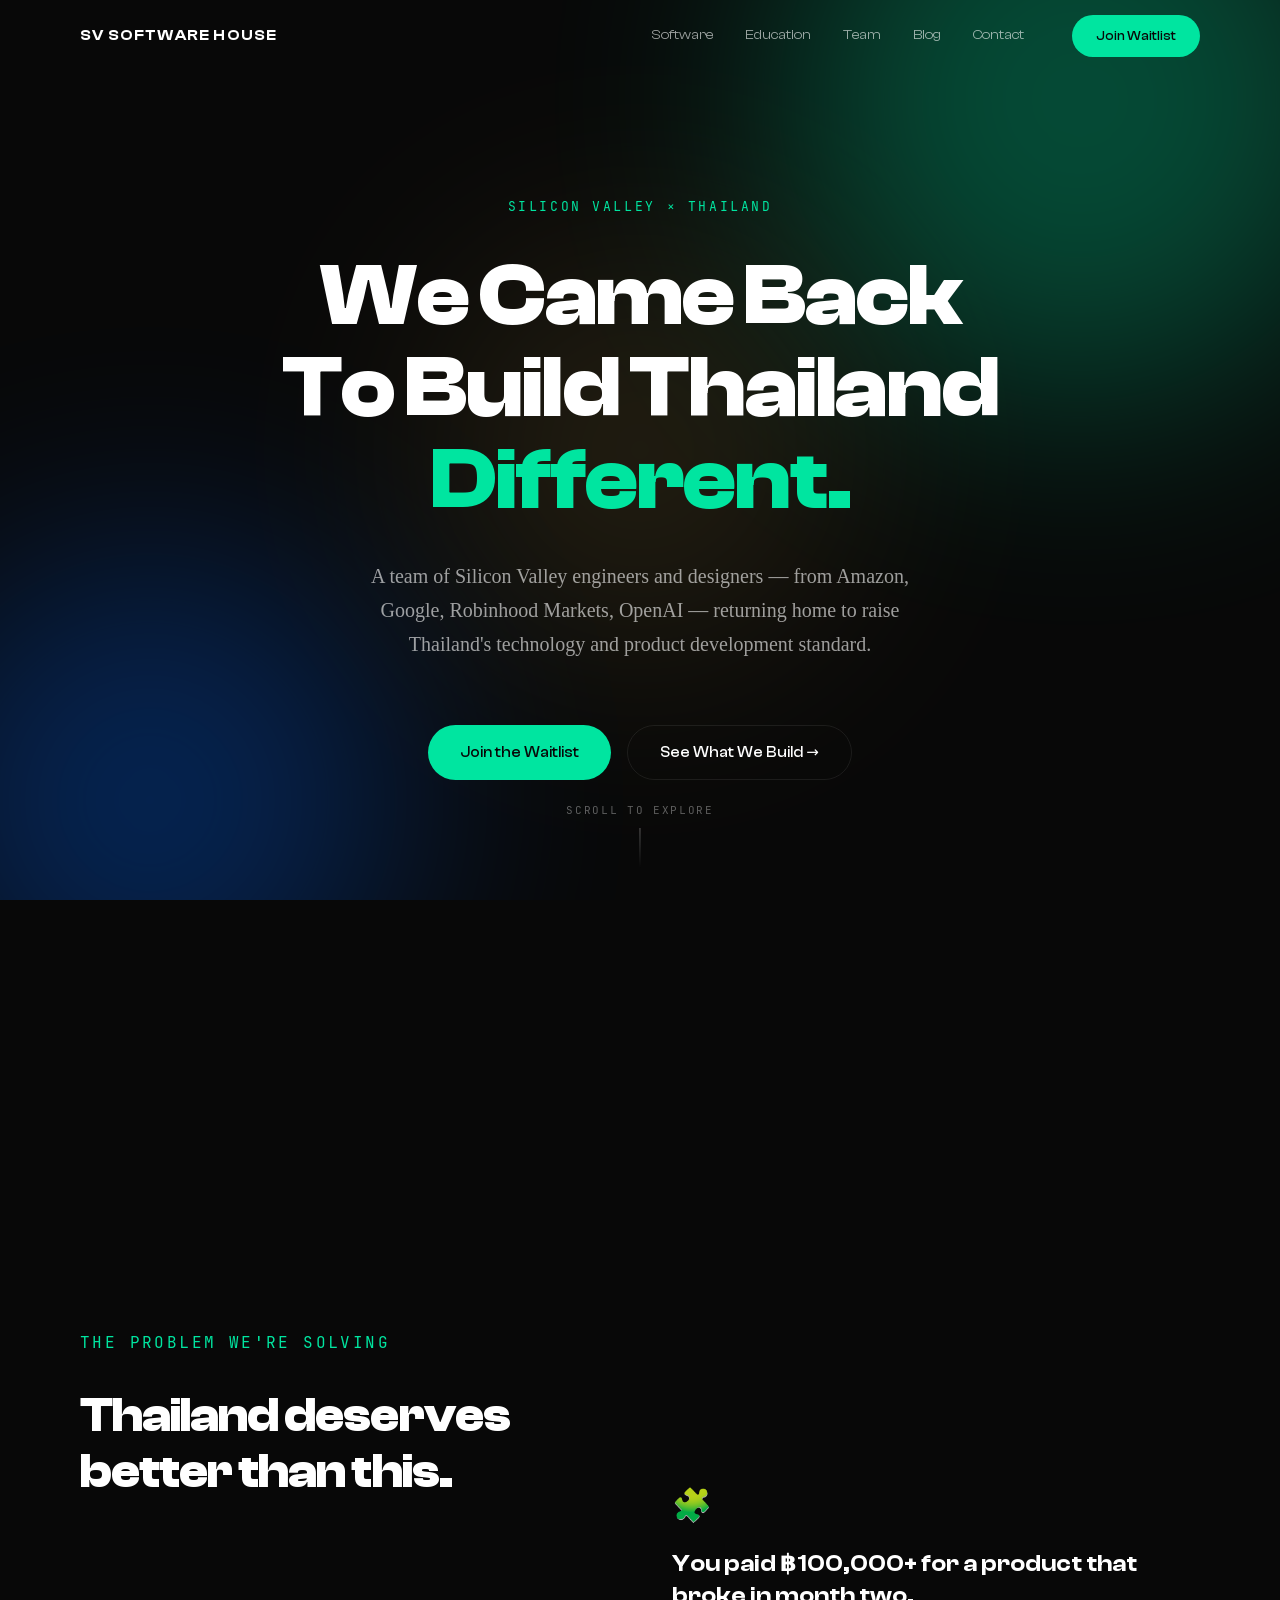
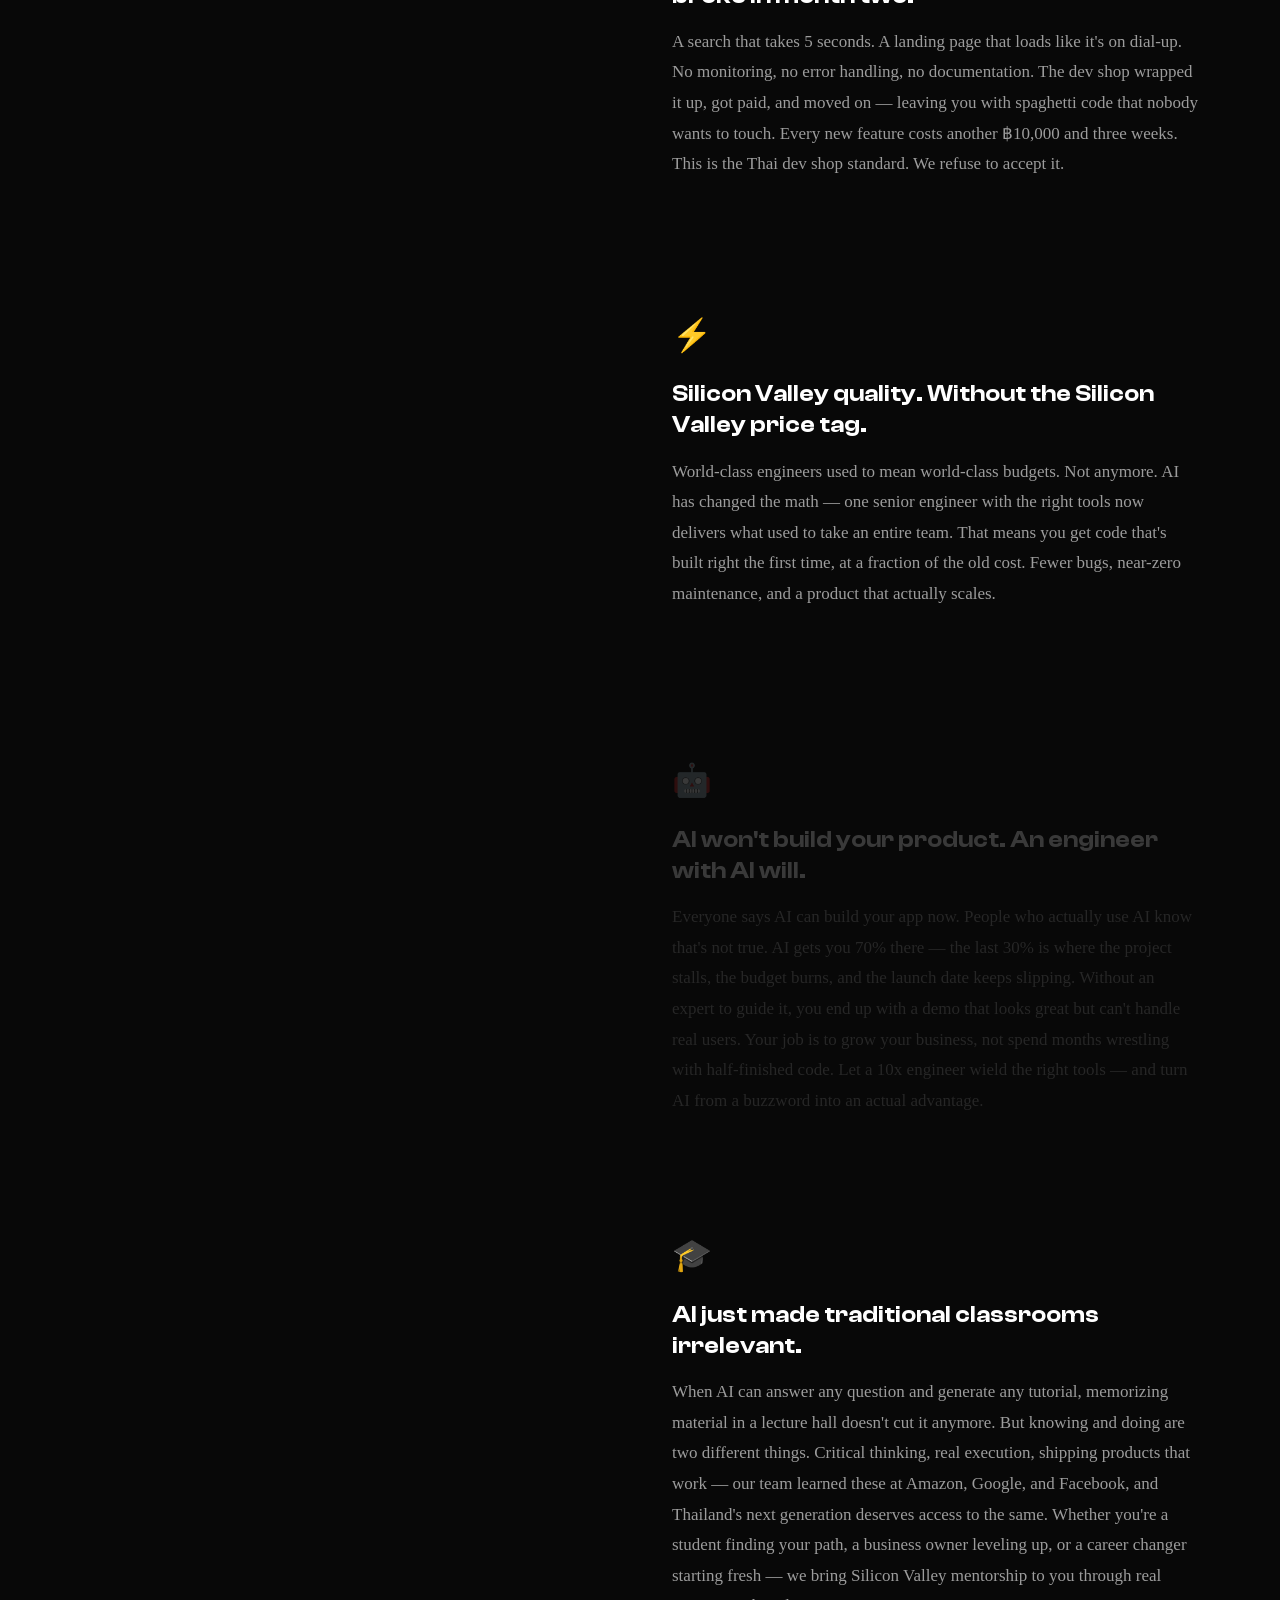
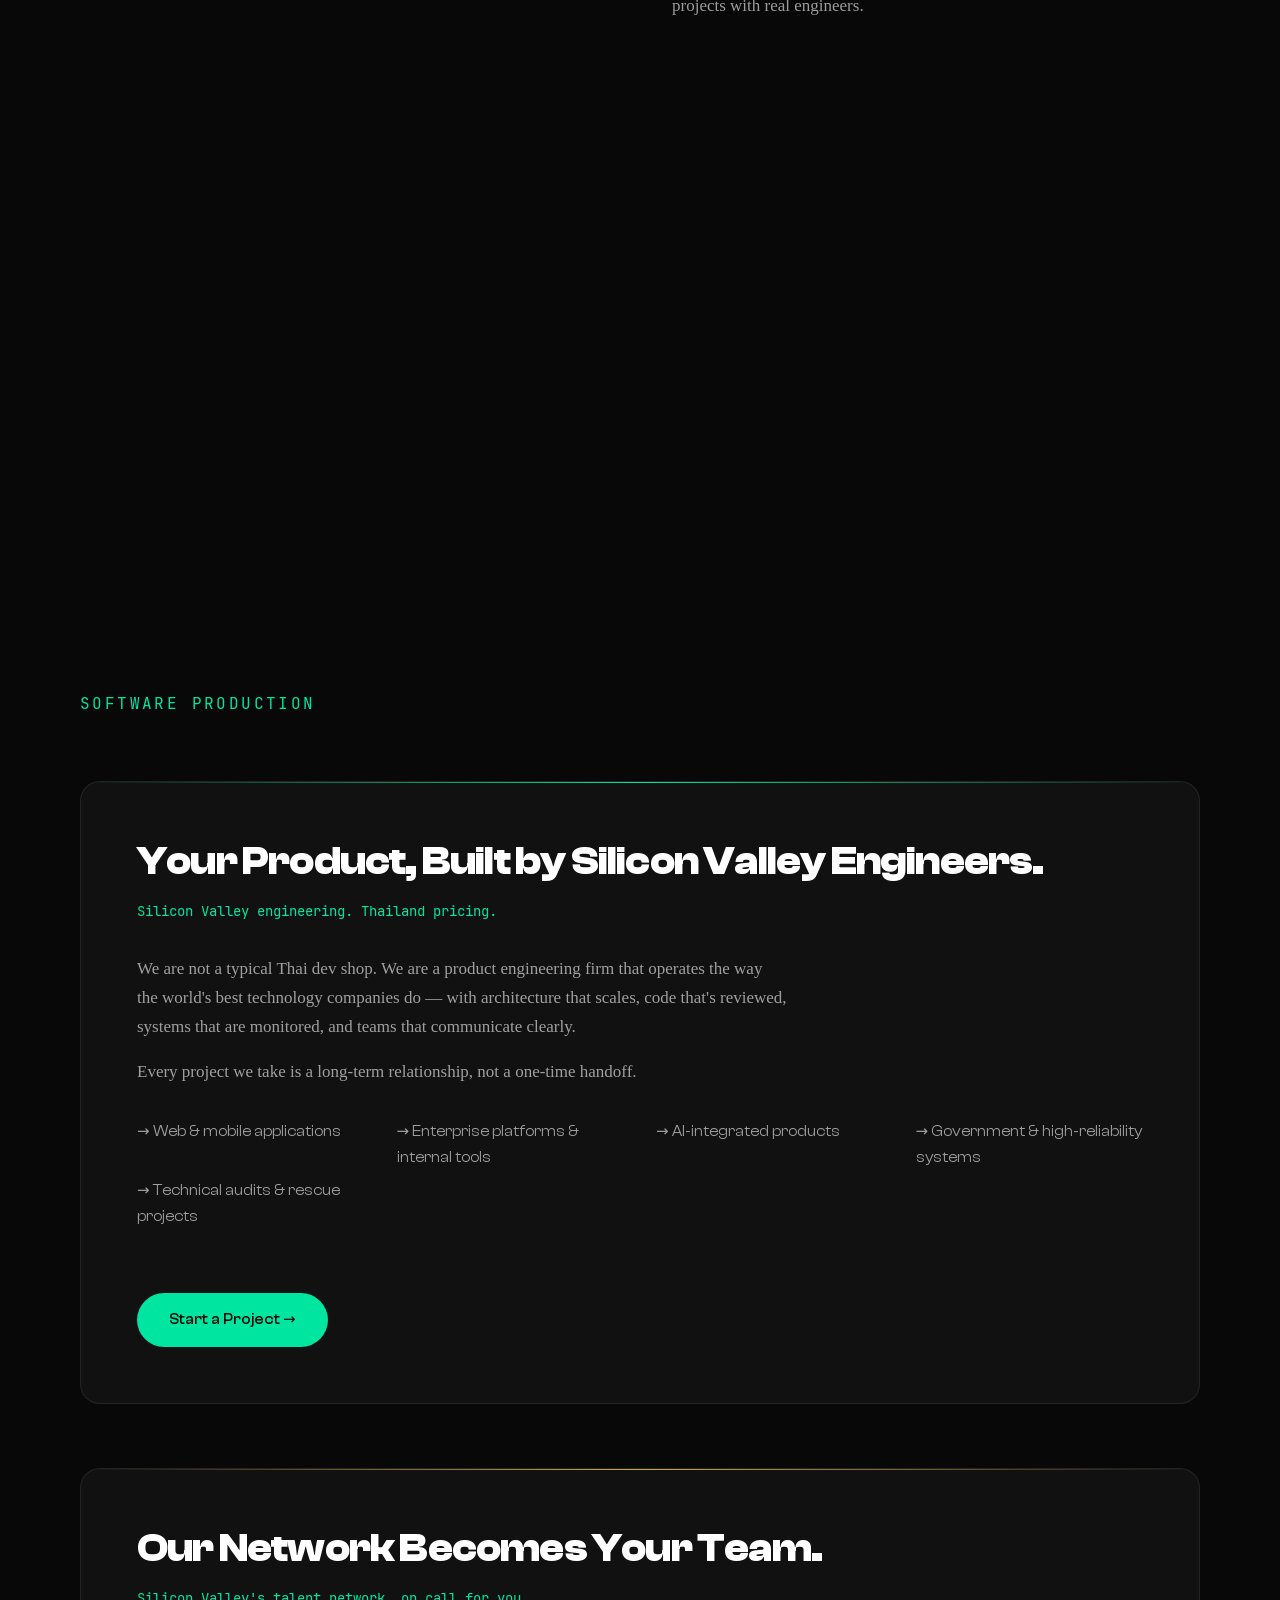
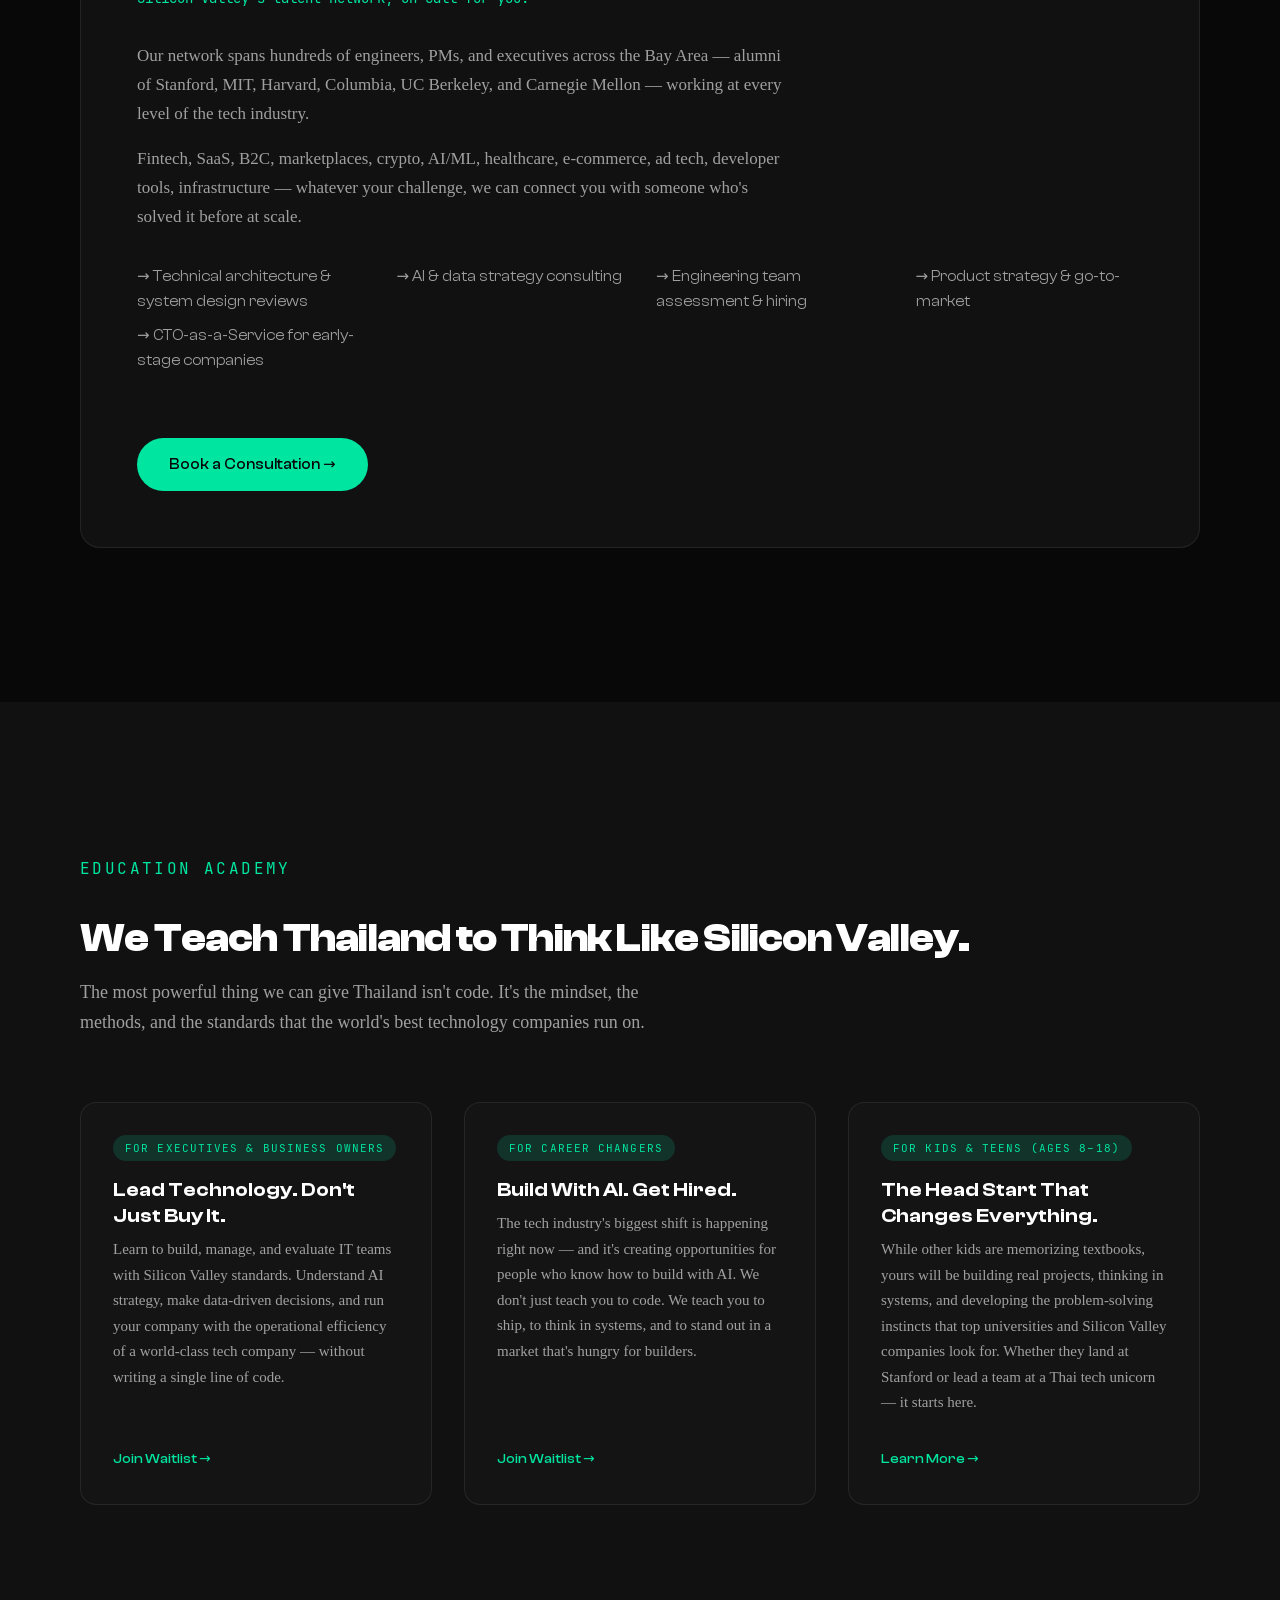
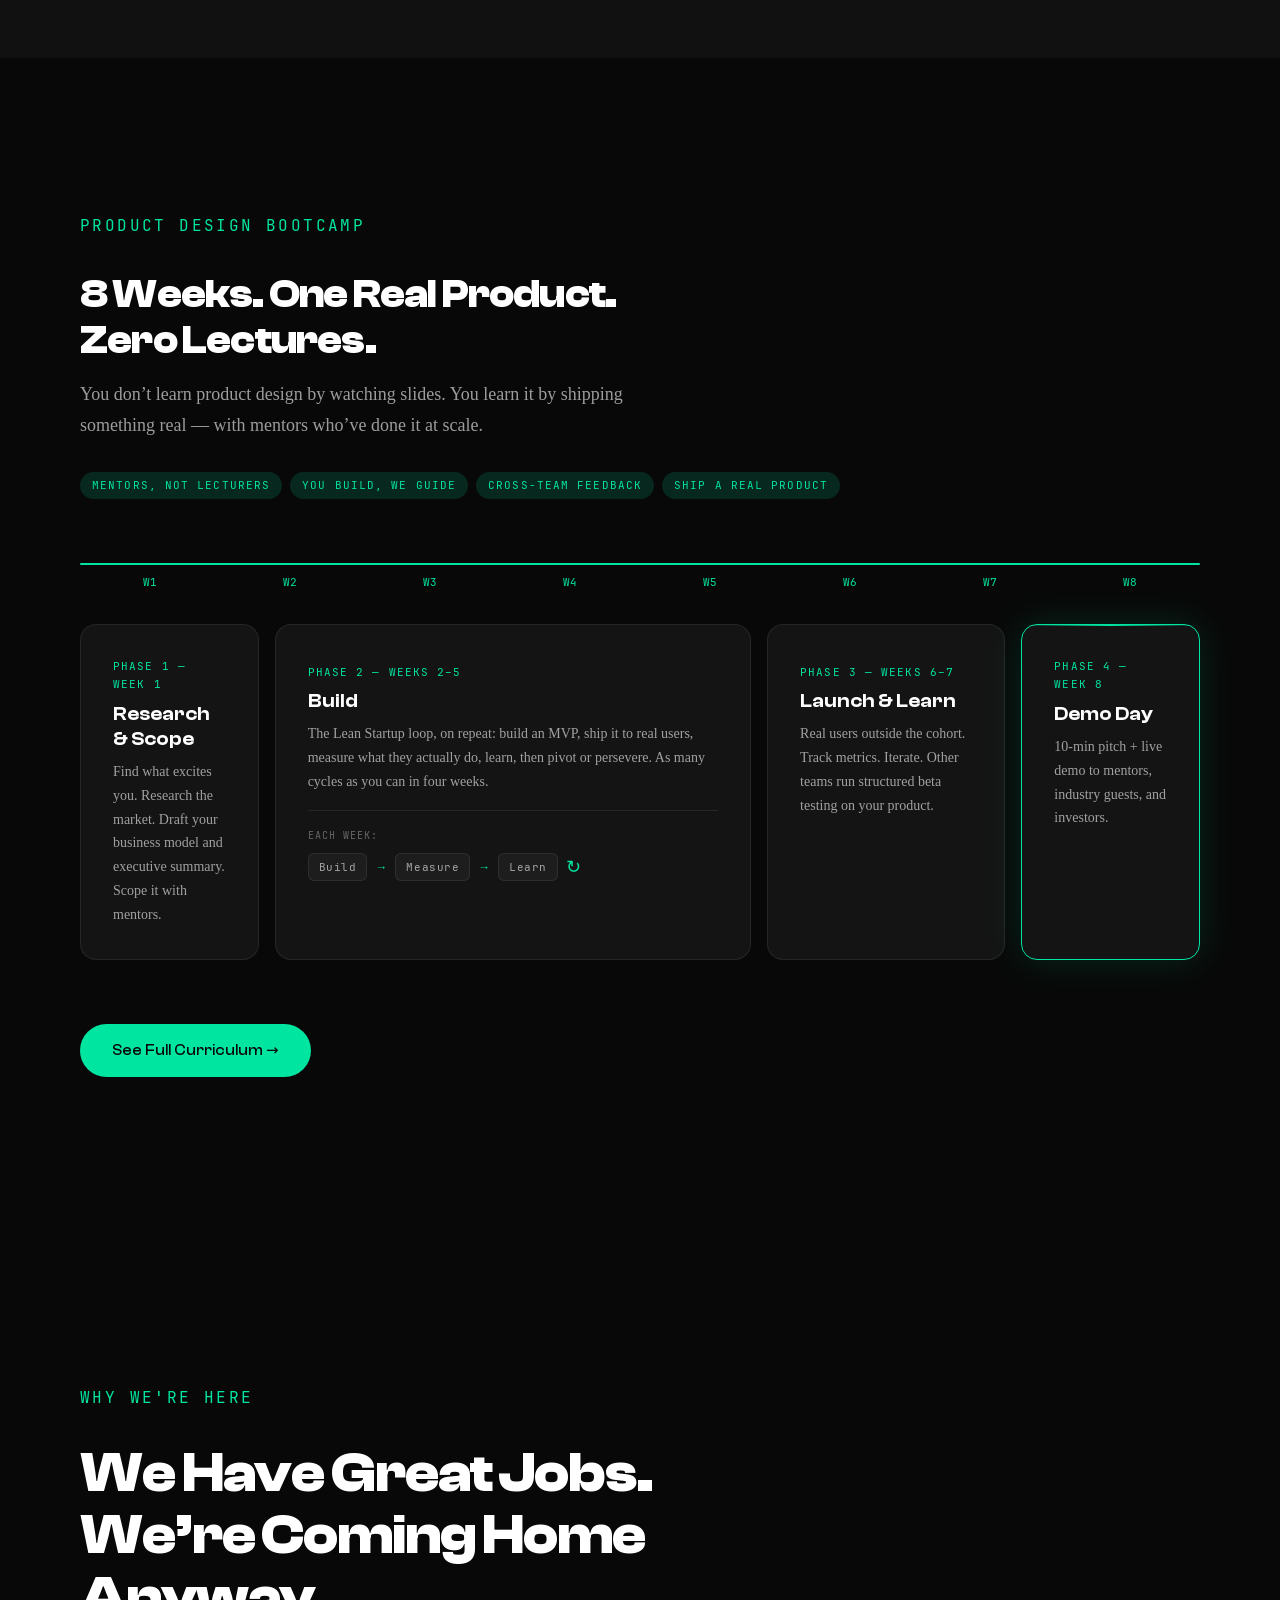
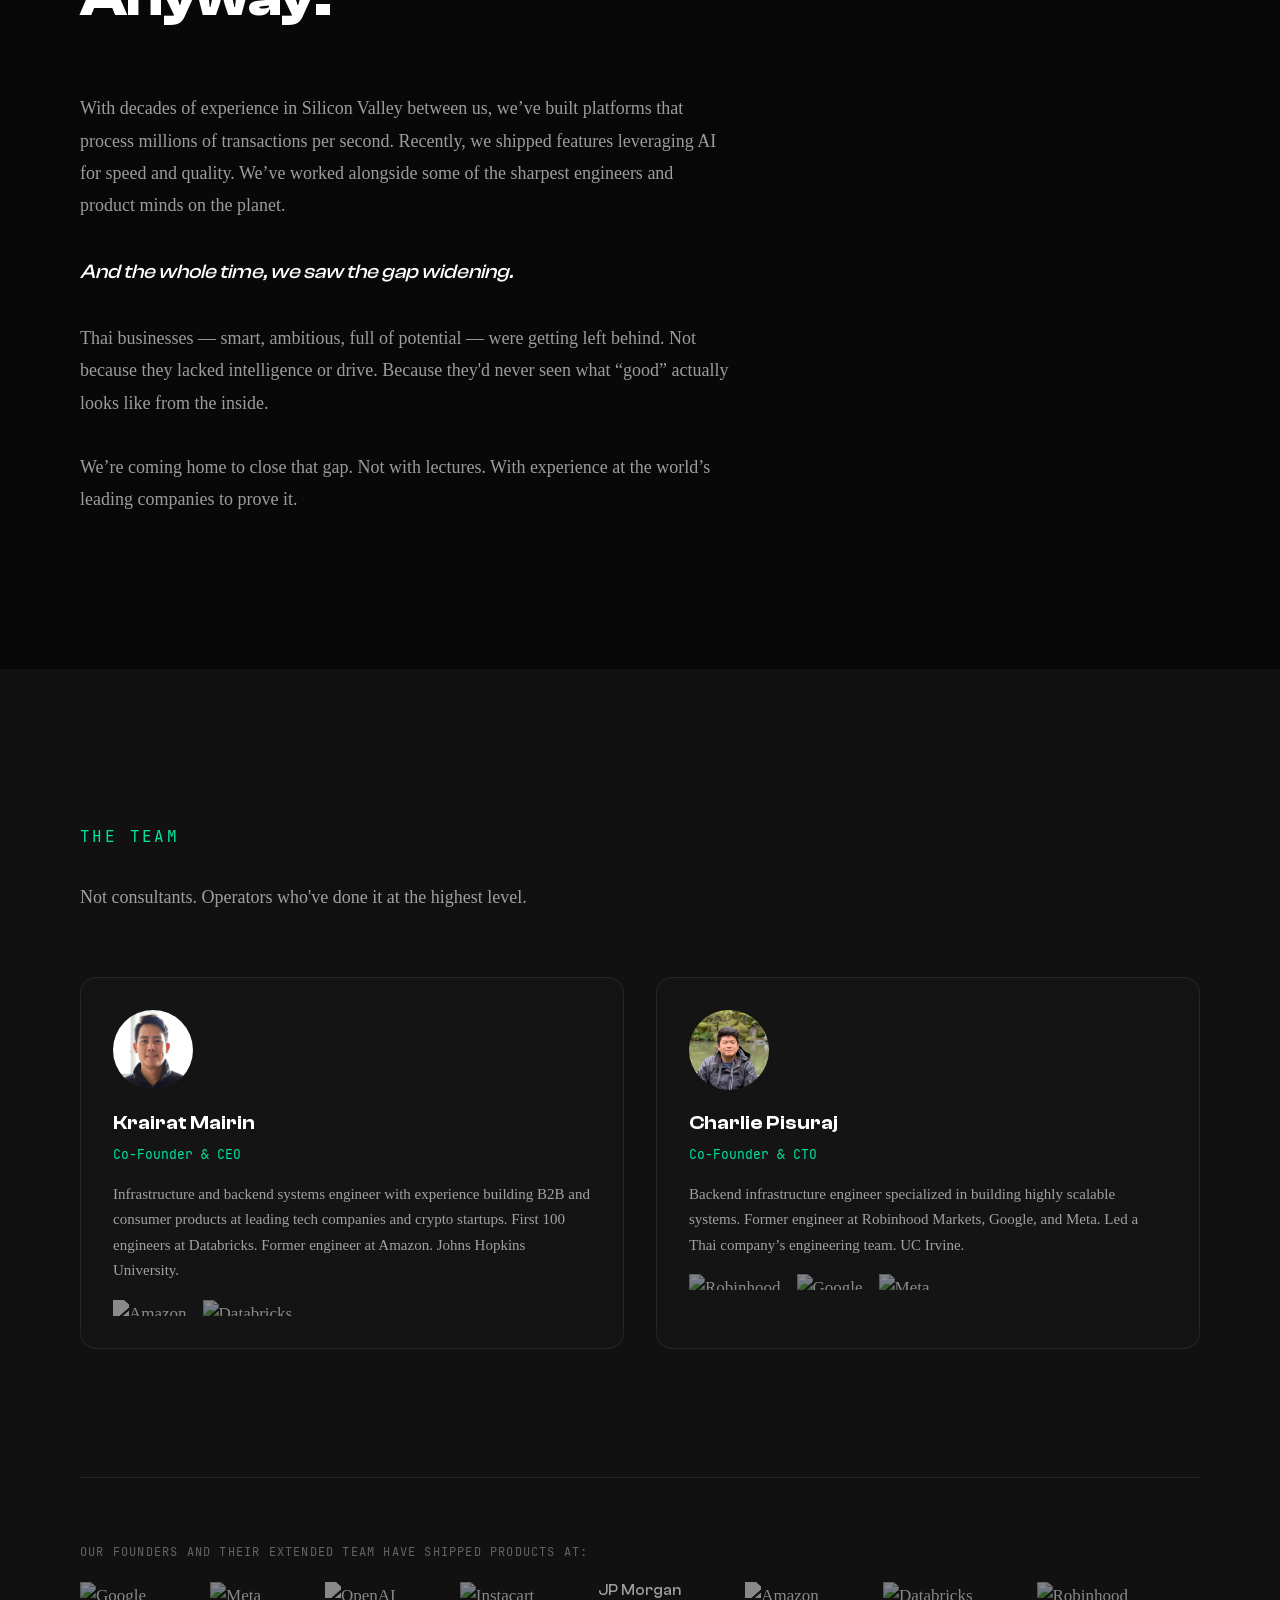
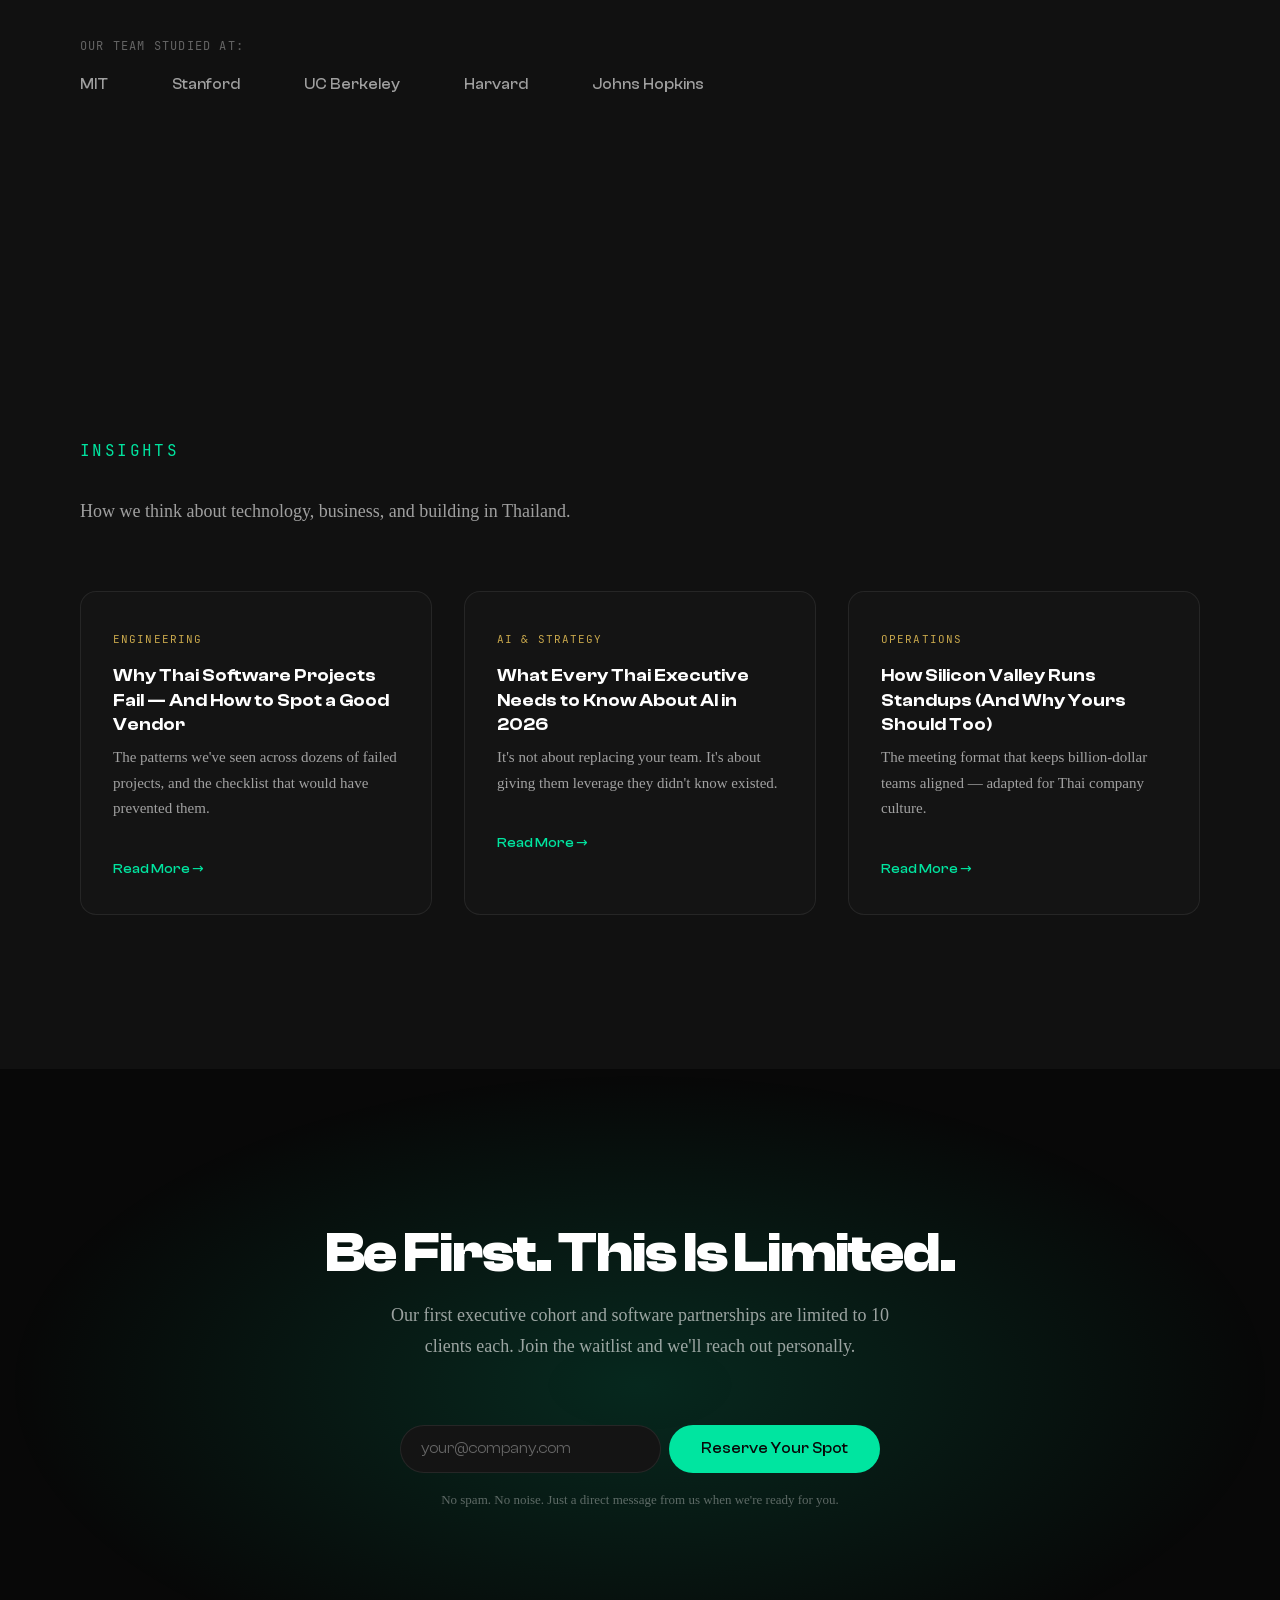
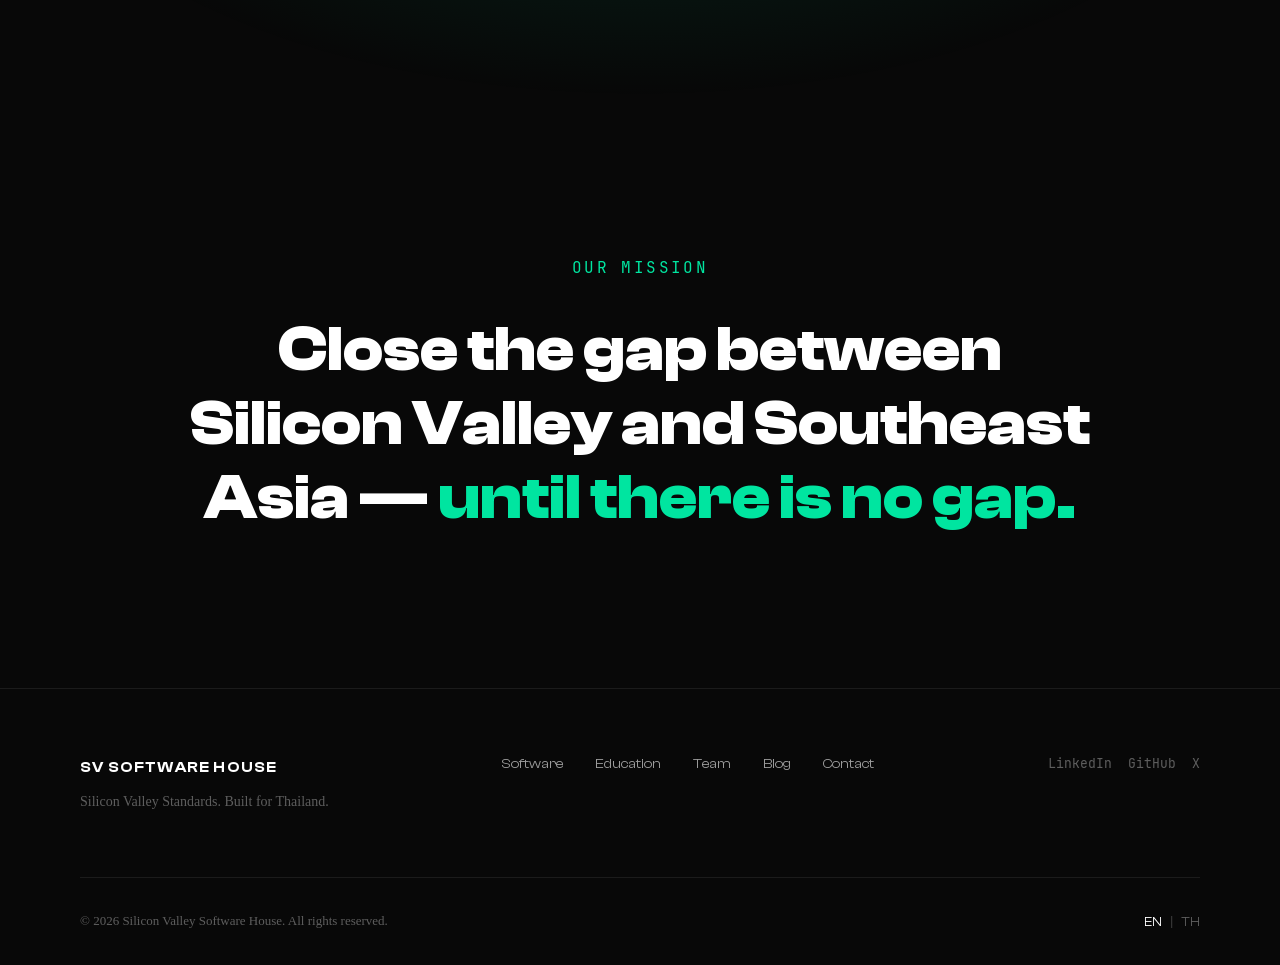
==== index.html @ 354949c1 "SEO: add robots.txt (search + AI crawlers), sitemap.xml, canonical/OG/Twitter meta, JSON-LD Co-Autho" ====
<!DOCTYPE html>
<html lang="en">
<head>
  <meta charset="UTF-8">
  <meta name="viewport" content="width=device-width, initial-scale=1.0">
  <title>Silicon Valley Software House — Silicon Valley Standards. Built for Thailand.</title>
  <meta name="description" content="A team of Silicon Valley engineers from Amazon, Google, Robinhood Markets, and OpenAI — returning home to raise Thailand's technology and product development standard through world-class software and education.">
  <meta name="robots" content="index, follow, max-image-preview:large, max-snippet:-1, max-video-preview:-1">
  <link rel="canonical" href="https://svco.ai/">

  <!-- Open Graph -->
  <meta property="og:title" content="Silicon Valley Software House">
  <meta property="og:description" content="Silicon Valley Standards. Built for Thailand.">
  <meta property="og:type" content="website">
  <meta property="og:url" content="https://svco.ai/">
  <meta property="og:site_name" content="Silicon Valley Software House">
  <meta property="og:image" content="https://svco.ai/assets/img/og-image.jpg">

  <!-- Twitter -->
  <meta name="twitter:card" content="summary_large_image">
  <meta name="twitter:title" content="Silicon Valley Software House">
  <meta name="twitter:description" content="Silicon Valley Standards. Built for Thailand.">
  <meta name="twitter:image" content="https://svco.ai/assets/img/og-image.jpg">

  <!-- Structured data: Organization -->
  <script type="application/ld+json">
  {
    "@context": "https://schema.org",
    "@type": "Organization",
    "name": "Silicon Valley Software House",
    "url": "https://svco.ai/",
    "description": "A team of Silicon Valley engineers from Amazon, Google, Robinhood Markets, and OpenAI — returning home to raise Thailand's technology and product development standard through world-class software and education.",
    "foundingLocation": "Thailand",
    "areaServed": "TH",
    "knowsAbout": ["Software engineering", "AI products", "Product design", "Technology education"],
    "sameAs": ["https://sv-academy.org"]
  }
  </script>

  <!-- Preload critical font -->
  <link rel="preload" href="assets/fonts/ClashDisplay-Variable.woff2" as="font" type="font/woff2" crossorigin>

  <!-- Styles -->
  <link rel="stylesheet" href="css/style.css?v=5">
</head>
<body>

  <!-- ========== NAVIGATION ========== -->
  <header class="nav" id="nav">
    <div class="nav__inner container">
      <a href="#" class="nav__logo">SV SOFTWARE HOUSE</a>
      <nav class="nav__links" id="nav-links">
        <a href="#software" class="nav__link" data-i18n="nav.software">Software</a>
        <a href="#education" class="nav__link" data-i18n="nav.education">Education</a>
        <a href="#team" class="nav__link" data-i18n="nav.team">Team</a>
        <a href="blog/" class="nav__link" data-i18n="nav.blog">Blog</a>
        <a href="#cta" class="nav__link" data-i18n="nav.contact">Contact</a>
      </nav>
      <a href="#cta" class="nav__cta btn btn--primary" data-i18n="nav.cta">Join Waitlist</a>
      <button class="nav__burger" id="nav-burger" aria-label="Toggle menu">
        <span></span>
        <span></span>
        <span></span>
      </button>
    </div>
  </header>

  <main>

    <!-- ========== HERO ========== -->
    <section class="hero" id="hero">
      <div class="hero__bg" aria-hidden="true">
        <div class="hero__blob hero__blob--1"></div>
        <div class="hero__blob hero__blob--2"></div>
        <div class="hero__blob hero__blob--3"></div>
      </div>
      <div class="hero__content container">
        <span class="hero__eyebrow" data-i18n="hero.eyebrow">Silicon Valley &times; Thailand</span>
        <h1 class="hero__title">
          <span class="hero__title-line" data-i18n="hero.title.1">We Came Back</span>
          <span class="hero__title-line" data-i18n="hero.title.2">To Build Thailand</span>
          <span class="hero__title-line hero__title-line--accent" data-i18n="hero.title.3">Different.</span>
        </h1>
        <p class="hero__subtitle" data-i18n="hero.subtitle">
          A team of Silicon Valley engineers and designers &mdash; from Amazon, Google,
          Robinhood Markets, OpenAI &mdash; returning home to raise Thailand's technology and product development standard.
        </p>
        <div class="hero__ctas">
          <a href="#cta" class="btn btn--primary" data-i18n="hero.cta.primary">Join the Waitlist</a>
          <a href="#software" class="btn btn--ghost" data-i18n="hero.cta.secondary">See What We Build &rarr;</a>
        </div>
      </div>
      <div class="hero__scroll" aria-hidden="true">
        <span>scroll to explore</span>
        <div class="hero__scroll-line"></div>
      </div>
    </section>

    <!-- ========== PROBLEM (Sticky Scroll) ========== -->
    <section class="problem" id="problem">
      <div class="problem__inner container">
        <div class="problem__left">
          <span class="section-label reveal" data-i18n="problem.label">The Problem We're Solving</span>
          <h2 class="problem__heading reveal" data-i18n="problem.heading">Thailand deserves better than this.</h2>
        </div>
        <div class="problem__right">
          <div class="problem__card" data-slide="0">
            <span class="problem__icon">&#x1F9E9;</span>
            <h3 class="problem__card-title" data-i18n="problem.card1.title">You paid &#3647;100,000+ for a product that broke in month two.</h3>
            <p class="problem__card-body" data-i18n="problem.card1.body">
              A search that takes 5 seconds. A landing page that loads like it's on dial-up.
              No monitoring, no error handling, no documentation. The dev shop wrapped it up,
              got paid, and moved on &mdash; leaving you with spaghetti code that nobody
              wants to touch. Every new feature costs another &#3647;10,000 and three weeks.
              This is the Thai dev shop standard. We refuse to accept it.
            </p>
          </div>
          <div class="problem__card" data-slide="1">
            <span class="problem__icon">&#x26A1;</span>
            <h3 class="problem__card-title" data-i18n="problem.card2.title">Silicon Valley quality. Without the Silicon Valley price tag.</h3>
            <p class="problem__card-body" data-i18n="problem.card2.body">
              World-class engineers used to mean world-class budgets. Not anymore.
              AI has changed the math &mdash; one senior engineer with the right tools
              now delivers what used to take an entire team. That means you get
              code that's built right the first time, at a fraction of the old cost.
              Fewer bugs, near-zero maintenance, and a product that actually scales.
            </p>
          </div>
          <div class="problem__card" data-slide="2">
            <span class="problem__icon">&#x1F916;</span>
            <h3 class="problem__card-title" data-i18n="problem.card3.title">AI won't build your product. An engineer with AI will.</h3>
            <p class="problem__card-body" data-i18n="problem.card3.body">
              Everyone says AI can build your app now. People who actually use AI know
              that's not true. AI gets you 70% there &mdash; the last 30% is where
              the project stalls, the budget burns, and the launch date keeps slipping.
              Without an expert to guide it, you end up with a demo that looks great
              but can't handle real users. Your job is to grow your business, not spend
              months wrestling with half-finished code. Let a 10x engineer wield the
              right tools &mdash; and turn AI from a buzzword into an actual advantage.
            </p>
          </div>
          <div class="problem__card" data-slide="3">
            <span class="problem__icon">&#x1F393;</span>
            <h3 class="problem__card-title" data-i18n="problem.card4.title">AI just made traditional classrooms irrelevant.</h3>
            <p class="problem__card-body" data-i18n="problem.card4.body">
              When AI can answer any question and generate any tutorial, memorizing
              material in a lecture hall doesn't cut it anymore. But knowing and doing
              are two different things. Critical thinking, real execution, shipping
              products that work &mdash; our team learned these at Amazon, Google, and
              Facebook, and Thailand's next generation deserves access to the same.
              Whether you're a student finding your path, a business owner leveling up,
              or a career changer starting fresh &mdash; we bring Silicon Valley
              mentorship to you through real projects with real engineers.
            </p>
          </div>
        </div>
      </div>
    </section>

    <!-- ========== SOFTWARE PRODUCTION ========== -->
    <section class="software" id="software">
      <div class="container">
        <span class="section-label reveal" data-i18n="software.label">Software Production</span>
        <div class="software__block reveal">
          <div class="software__content">
            <h2 class="software__title" data-i18n="software.title">Your Product, Built by Silicon Valley Engineers.</h2>
            <p class="software__subtitle" data-i18n="software.subtitle">Silicon Valley engineering. Thailand pricing.</p>
            <p class="software__body" data-i18n="software.body1">
              We are not a typical Thai dev shop. We are a product engineering firm
              that operates the way the world's best technology companies do &mdash;
              with architecture that scales, code that's reviewed, systems that are monitored,
              and teams that communicate clearly.
            </p>
            <p class="software__body" data-i18n="software.body2">
              Every project we take is a long-term relationship, not a one-time handoff.
            </p>
            <ul class="software__list">
              <li data-i18n="software.list1">&rarr; Web &amp; mobile applications</li>
              <li data-i18n="software.list2">&rarr; Enterprise platforms &amp; internal tools</li>
              <li data-i18n="software.list3">&rarr; AI-integrated products</li>
              <li data-i18n="software.list4">&rarr; Government &amp; high-reliability systems</li>
              <li data-i18n="software.list5">&rarr; Technical audits &amp; rescue projects</li>
            </ul>
            <a href="#cta" class="btn btn--primary software__cta" data-i18n="software.cta">Start a Project &rarr;</a>
          </div>
        </div>

        <div class="software__block software__block--consulting reveal">
          <div class="software__content">
            <h2 class="software__title" data-i18n="consulting.title">Our Network Becomes Your Team.</h2>
            <p class="software__subtitle" data-i18n="consulting.subtitle">Silicon Valley's talent network, on call for you.</p>
            <p class="software__body" data-i18n="consulting.body1">
              Our network spans hundreds of engineers, PMs, and executives across the Bay Area &mdash;
              alumni of Stanford, MIT, Harvard, Columbia, UC Berkeley, and Carnegie Mellon &mdash;
              working at every level of the tech industry.
            </p>
            <p class="software__body" data-i18n="consulting.body2">
              Fintech, SaaS, B2C, marketplaces, crypto, AI/ML, healthcare, e-commerce,
              ad tech, developer tools, infrastructure &mdash; whatever your challenge,
              we can connect you with someone who's solved it before at scale.
            </p>
            <ul class="software__list">
              <li data-i18n="consulting.list1">&rarr; Technical architecture &amp; system design reviews</li>
              <li data-i18n="consulting.list2">&rarr; AI &amp; data strategy consulting</li>
              <li data-i18n="consulting.list3">&rarr; Engineering team assessment &amp; hiring</li>
              <li data-i18n="consulting.list4">&rarr; Product strategy &amp; go-to-market</li>
              <li data-i18n="consulting.list5">&rarr; CTO-as-a-Service for early-stage companies</li>
            </ul>
            <a href="#cta" class="btn btn--primary software__cta" data-i18n="consulting.cta">Book a Consultation &rarr;</a>
          </div>
        </div>
      </div>
    </section>

    <!-- ========== EDUCATION ACADEMY ========== -->
    <section class="education" id="education">
      <div class="container">
        <span class="section-label reveal" data-i18n="education.label">Education Academy</span>
        <h2 class="education__title reveal" data-i18n="education.title">We Teach Thailand to Think Like Silicon Valley.</h2>
        <p class="education__subtitle reveal" data-i18n="education.subtitle">
          The most powerful thing we can give Thailand isn't code.
          It's the mindset, the methods, and the standards that the world's
          best technology companies run on.
        </p>
        <div class="education__grid">

          <div class="education__card reveal">
            <span class="education__tag" data-i18n="education.exec.tag">For Executives &amp; Business Owners</span>
            <h3 class="education__card-title" data-i18n="education.exec.title">Lead Technology. Don't Just Buy It.</h3>
            <p class="education__card-body" data-i18n="education.exec.body">
              Learn to build, manage, and evaluate IT teams with Silicon Valley standards.
              Understand AI strategy, make data-driven decisions, and run your company with
              the operational efficiency of a world-class tech company &mdash; without writing
              a single line of code.
            </p>
            <a href="#cta" class="education__link" data-i18n="education.exec.link">Join Waitlist &rarr;</a>
          </div>

          <div class="education__card reveal">
            <span class="education__tag" data-i18n="education.career.tag">For Career Changers</span>
            <h3 class="education__card-title" data-i18n="education.career.title">Build With AI. Get Hired.</h3>
            <p class="education__card-body" data-i18n="education.career.body">
              The tech industry's biggest shift is happening right now &mdash; and it's creating
              opportunities for people who know how to build with AI. We don't just teach you
              to code. We teach you to ship, to think in systems, and to stand out in a market
              that's hungry for builders.
            </p>
            <a href="#cta" class="education__link" data-i18n="education.career.link">Join Waitlist &rarr;</a>
          </div>

          <div class="education__card reveal">
            <span class="education__tag" data-i18n="education.kids.tag">For Kids &amp; Teens (ages 8&ndash;18)</span>
            <h3 class="education__card-title" data-i18n="education.kids.title">The Head Start That Changes Everything.</h3>
            <p class="education__card-body" data-i18n="education.kids.body">
              While other kids are memorizing textbooks, yours will be building real projects,
              thinking in systems, and developing the problem-solving instincts that top
              universities and Silicon Valley companies look for. Whether they land at Stanford
              or lead a team at a Thai tech unicorn &mdash; it starts here.
            </p>
            <a href="#cta" class="education__link" data-i18n="education.kids.link">Learn More &rarr;</a>
          </div>

        </div>
      </div>
    </section>

    <!-- ========== BOOTCAMP CURRICULUM ========== -->
    <section class="bootcamp" id="bootcamp">
      <div class="container">
        <span class="section-label reveal" data-i18n="bootcamp.label">Product Design Bootcamp</span>
        <h2 class="bootcamp__title reveal" data-i18n="bootcamp.title">8 Weeks. One Real Product.<br>Zero Lectures.</h2>
        <p class="bootcamp__subtitle reveal" data-i18n="bootcamp.subtitle">
          You don&rsquo;t learn product design by watching slides.
          You learn it by shipping something real &mdash; with mentors who&rsquo;ve done it at scale.
        </p>

        <div class="bootcamp__pills reveal">
          <span class="bootcamp__pill" data-i18n="bootcamp.pill1">Mentors, not lecturers</span>
          <span class="bootcamp__pill" data-i18n="bootcamp.pill2">You build, we guide</span>
          <span class="bootcamp__pill" data-i18n="bootcamp.pill3">Cross-team feedback</span>
          <span class="bootcamp__pill" data-i18n="bootcamp.pill4">Ship a real product</span>
        </div>

        <div class="bootcamp__timeline reveal">
          <!-- Week progress bar -->
          <div class="bootcamp__track" aria-hidden="true">
            <div class="bootcamp__track-fill"></div>
            <div class="bootcamp__week-markers">
              <span class="bootcamp__week">W1</span>
              <span class="bootcamp__week">W2</span>
              <span class="bootcamp__week">W3</span>
              <span class="bootcamp__week">W4</span>
              <span class="bootcamp__week">W5</span>
              <span class="bootcamp__week">W6</span>
              <span class="bootcamp__week">W7</span>
              <span class="bootcamp__week">W8</span>
            </div>
          </div>

          <!-- Phase cards -->
          <div class="bootcamp__phases">

            <div class="bootcamp__phase bootcamp__phase--1">
              <span class="bootcamp__phase-tag" data-i18n="bootcamp.phase1.tag">Phase 1 &mdash; Week 1</span>
              <h3 class="bootcamp__phase-title" data-i18n="bootcamp.phase1.title">Research &amp; Scope</h3>
              <p class="bootcamp__phase-body" data-i18n="bootcamp.phase1.body">
                Find what excites you. Research the market. Draft your business model and executive summary. Scope it with mentors.
              </p>
            </div>

            <div class="bootcamp__phase bootcamp__phase--2">
              <span class="bootcamp__phase-tag" data-i18n="bootcamp.phase2.tag">Phase 2 &mdash; Weeks 2&ndash;5</span>
              <h3 class="bootcamp__phase-title" data-i18n="bootcamp.phase2.title">Build</h3>
              <p class="bootcamp__phase-body" data-i18n="bootcamp.phase2.body">
                The Lean Startup loop, on repeat: build an MVP, ship it to real users,
                measure what they actually do, learn, then pivot or persevere.
                As many cycles as you can in four weeks.
              </p>
              <div class="bootcamp__cycle" aria-hidden="true">
                <span class="bootcamp__cycle-label">Each week:</span>
                <div class="bootcamp__cycle-loop">
                  <span class="bootcamp__cycle-step">Build</span>
                  <span class="bootcamp__cycle-arrow">&rarr;</span>
                  <span class="bootcamp__cycle-step">Measure</span>
                  <span class="bootcamp__cycle-arrow">&rarr;</span>
                  <span class="bootcamp__cycle-step">Learn</span>
                  <span class="bootcamp__cycle-arrow bootcamp__cycle-arrow--loop">&#x21BB;</span>
                </div>
              </div>
            </div>

            <div class="bootcamp__phase bootcamp__phase--3">
              <span class="bootcamp__phase-tag" data-i18n="bootcamp.phase3.tag">Phase 3 &mdash; Weeks 6&ndash;7</span>
              <h3 class="bootcamp__phase-title" data-i18n="bootcamp.phase3.title">Launch &amp; Learn</h3>
              <p class="bootcamp__phase-body" data-i18n="bootcamp.phase3.body">
                Real users outside the cohort. Track metrics. Iterate.
                Other teams run structured beta testing on your product.
              </p>
            </div>

            <div class="bootcamp__phase bootcamp__phase--4">
              <span class="bootcamp__phase-tag" data-i18n="bootcamp.phase4.tag">Phase 4 &mdash; Week 8</span>
              <h3 class="bootcamp__phase-title" data-i18n="bootcamp.phase4.title">Demo Day</h3>
              <p class="bootcamp__phase-body" data-i18n="bootcamp.phase4.body">
                10-min pitch + live demo to mentors, industry guests, and investors.
              </p>
            </div>

          </div>
        </div>

        <a href="bootcamp.html" class="btn btn--primary bootcamp__cta reveal" data-i18n="bootcamp.cta">See Full Curriculum &rarr;</a>
      </div>
    </section>

    <!-- ========== FOUNDER STORY ========== -->
    <section class="story" id="story">
      <div class="container">
        <span class="section-label reveal" data-i18n="story.label">Why We're Here</span>
        <h2 class="story__title reveal" data-i18n="story.title">We Have Great Jobs. We&rsquo;re Coming Home Anyway.</h2>
        <div class="story__body reveal">
          <p data-i18n="story.p1">
            With decades of experience in Silicon Valley between us, we&rsquo;ve built platforms
            that process millions of transactions per second. Recently, we shipped features
            leveraging AI for speed and quality. We&rsquo;ve worked alongside some of the sharpest
            engineers and product minds on the planet.
          </p>
          <p data-i18n="story.p2">
            And the whole time, we saw the gap widening.
          </p>
          <p data-i18n="story.p3">
            Thai businesses &mdash; smart, ambitious, full of potential &mdash; were getting left behind.
            Not because they lacked intelligence or drive. Because they'd never seen what
            &ldquo;good&rdquo; actually looks like from the inside.
          </p>
          <p data-i18n="story.p4">
            We&rsquo;re coming home to close that gap. Not with lectures. With experience at the world&rsquo;s leading companies to prove it.
          </p>
        </div>
      </div>
    </section>

    <!-- ========== TEAM ========== -->
    <section class="team" id="team">
      <div class="container">
        <span class="section-label reveal" data-i18n="team.label">The Team</span>
        <p class="team__subhead reveal" data-i18n="team.subhead">Not consultants. Operators who've done it at the highest level.</p>

        <div class="team__founders">
          <div class="team__founder reveal">
            <img class="team__photo" src="assets/img/krairat.jpeg" alt="Krairat Mairin" loading="lazy">
            <h3 class="team__name">Krairat Mairin</h3>
            <span class="team__role" data-i18n="team.krairat.role">Co-Founder &amp; CEO</span>
            <p class="team__bio" data-i18n="team.krairat.bio">
              Infrastructure and backend systems engineer with experience building
              B2B and consumer products at leading tech companies and crypto startups.
              First 100 engineers at Databricks. Former engineer at Amazon.
              Johns Hopkins University.
            </p>
            <div class="team__logos">
              <img class="team__logo-img--raw" src="https://cdn.jsdelivr.net/npm/simple-icons@latest/icons/amazon.svg" alt="Amazon" height="16" loading="lazy">
              <img src="https://cdn.simpleicons.org/databricks/999999" alt="Databricks" height="16" loading="lazy">
            </div>
          </div>
          <div class="team__founder reveal">
            <img class="team__photo" src="assets/img/charlie.jpeg" alt="Charlie Pisuraj" loading="lazy">
            <h3 class="team__name">Charlie Pisuraj</h3>
            <span class="team__role" data-i18n="team.charlie.role">Co-Founder &amp; CTO</span>
            <p class="team__bio" data-i18n="team.charlie.bio">
              Backend infrastructure engineer specialized in building highly scalable systems.
              Former engineer at Robinhood Markets, Google, and Meta. Led a Thai company&rsquo;s
              engineering team. UC Irvine.
            </p>
            <div class="team__logos">
              <img src="https://cdn.simpleicons.org/robinhood/999999" alt="Robinhood" height="16" loading="lazy">
              <img src="https://cdn.simpleicons.org/google/999999" alt="Google" height="16" loading="lazy">
              <img src="https://cdn.simpleicons.org/meta/999999" alt="Meta" height="16" loading="lazy">
            </div>
          </div>
        </div>

        <div class="team__wall reveal">
          <div class="team__wall-row">
            <span class="team__wall-label" data-i18n="team.wall.shipped">Our founders and their extended team have shipped products at:</span>
            <div class="team__wall-logos">
              <img src="https://cdn.simpleicons.org/google/999999" alt="Google" height="18" loading="lazy">
              <img src="https://cdn.simpleicons.org/meta/999999" alt="Meta" height="18" loading="lazy">
              <img class="team__logo-img--raw" src="https://cdn.jsdelivr.net/npm/simple-icons@latest/icons/openai.svg" alt="OpenAI" height="18" loading="lazy">
              <img src="https://cdn.simpleicons.org/instacart/999999" alt="Instacart" height="18" loading="lazy">
              <span>JP Morgan</span>
              <img class="team__logo-img--raw" src="https://cdn.jsdelivr.net/npm/simple-icons@latest/icons/amazon.svg" alt="Amazon" height="18" loading="lazy">
              <img src="https://cdn.simpleicons.org/databricks/999999" alt="Databricks" height="18" loading="lazy">
              <img src="https://cdn.simpleicons.org/robinhood/999999" alt="Robinhood" height="18" loading="lazy">
            </div>
          </div>
          <div class="team__wall-row">
            <span class="team__wall-label" data-i18n="team.wall.studied">Our team studied at:</span>
            <div class="team__wall-logos">
              <span>MIT</span><span>Stanford</span><span>UC Berkeley</span>
              <span>Harvard</span><span>Johns Hopkins</span>
            </div>
          </div>
        </div>
      </div>
    </section>

    <!-- ========== BLOG PREVIEW ========== -->
    <section class="blog" id="blog">
      <div class="container">
        <span class="section-label reveal" data-i18n="blog.label">Insights</span>
        <p class="blog__subhead reveal" data-i18n="blog.subhead">How we think about technology, business, and building in Thailand.</p>
        <div class="blog__grid">
          <article class="blog__card reveal">
            <span class="blog__tag">Engineering</span>
            <h3 class="blog__title">Why Thai Software Projects Fail &mdash; And How to Spot a Good Vendor</h3>
            <p class="blog__excerpt">The patterns we've seen across dozens of failed projects, and the checklist that would have prevented them.</p>
            <a href="blog/why-thai-software-projects-fail.html" class="blog__link">Read More &rarr;</a>
          </article>
          <article class="blog__card reveal">
            <span class="blog__tag">AI &amp; Strategy</span>
            <h3 class="blog__title">What Every Thai Executive Needs to Know About AI in 2026</h3>
            <p class="blog__excerpt">It's not about replacing your team. It's about giving them leverage they didn't know existed.</p>
            <a href="blog/ai-for-thai-executives-2026.html" class="blog__link">Read More &rarr;</a>
          </article>
          <article class="blog__card reveal">
            <span class="blog__tag">Operations</span>
            <h3 class="blog__title">How Silicon Valley Runs Standups (And Why Yours Should Too)</h3>
            <p class="blog__excerpt">The meeting format that keeps billion-dollar teams aligned &mdash; adapted for Thai company culture.</p>
            <a href="blog/how-silicon-valley-runs-standups.html" class="blog__link">Read More &rarr;</a>
          </article>
        </div>
      </div>
    </section>

    <!-- ========== EMAIL WAITLIST CTA ========== -->
    <section class="cta" id="cta">
      <div class="container">
        <h2 class="cta__title reveal" data-i18n="cta.title">Be First. This Is Limited.</h2>
        <p class="cta__subtitle reveal" data-i18n="cta.subtitle">
          Our first executive cohort and software partnerships are limited
          to 10 clients each. Join the waitlist and we'll reach out personally.
        </p>
        <form class="cta__form reveal" id="waitlist-form">
          <input
            type="email"
            class="cta__input"
            placeholder="your@company.com"
            required
            aria-label="Email address"
          >
          <button type="submit" class="btn btn--primary cta__btn" data-i18n="cta.button">Reserve Your Spot</button>
        </form>
        <p class="cta__fine-print reveal" data-i18n="cta.fine_print">No spam. No noise. Just a direct message from us when we're ready for you.</p>
        <p class="cta__status" id="form-status" aria-live="polite"></p>
      </div>
    </section>

    <!-- ========== MISSION ========== -->
    <section class="mission">
      <div class="container">
        <span class="section-label reveal" data-i18n="mission.label">Our Mission</span>
        <h2 class="mission__statement reveal" data-i18n="mission.statement">
          Close the gap between Silicon Valley and Southeast Asia &mdash;
          <em>until there is no gap.</em>
        </h2>
      </div>
    </section>

  </main>

  <!-- ========== FOOTER ========== -->
  <footer class="footer" id="footer">
    <div class="container">
      <div class="footer__top">
        <div class="footer__brand">
          <a href="#" class="footer__logo">SV SOFTWARE HOUSE</a>
          <p class="footer__tagline" data-i18n="footer.tagline">Silicon Valley Standards. Built for Thailand.</p>
        </div>
        <div class="footer__links">
          <a href="#software">Software</a>
          <a href="#education">Education</a>
          <a href="#team">Team</a>
          <a href="blog/">Blog</a>
          <a href="#cta">Contact</a>
        </div>
        <div class="footer__social">
          <a href="#" aria-label="LinkedIn">LinkedIn</a>
          <a href="#" aria-label="GitHub">GitHub</a>
          <a href="#" aria-label="X / Twitter">X</a>
        </div>
      </div>
      <div class="footer__bottom">
        <span>&copy; 2026 Silicon Valley Software House. All rights reserved.</span>
        <div class="footer__lang">
          <button class="footer__lang-btn footer__lang-btn--active" data-lang="en">EN</button>
          <span class="footer__lang-sep">|</span>
          <button class="footer__lang-btn" data-lang="th">TH</button>
        </div>
      </div>
    </div>
  </footer>


  <script defer src="js/main.js?v=5"></script>
</body>
</html>
---- css/style.css ----
/* ============================================
   FONTS
   ============================================ */

@font-face {
  font-family: 'Clash Display';
  src: url('../assets/fonts/ClashDisplay-Variable.woff2') format('woff2');
  font-weight: 200 700;
  font-display: swap;
  font-style: normal;
}

@font-face {
  font-family: 'JetBrains Mono';
  src: url('../assets/fonts/JetBrainsMono-Regular.woff2') format('woff2');
  font-weight: 400;
  font-display: swap;
  font-style: normal;
}

/* ============================================
   DESIGN TOKENS
   ============================================ */

:root {
  --color-bg: #080808;
  --color-bg-elevated: #111111;
  --color-bg-card: #141414;
  --color-text: #ffffff;
  --color-text-muted: rgba(255, 255, 255, 0.6);
  --color-text-dim: rgba(255, 255, 255, 0.35);
  --color-accent: #00E5A0;
  --color-accent-glow: rgba(0, 229, 160, 0.15);
  --color-gold: #C9A84C;
  --color-border: rgba(255, 255, 255, 0.08);

  --font-display: 'Clash Display', 'Inter', system-ui, sans-serif;
  --font-body: Georgia, 'Times New Roman', serif;
  --font-mono: 'JetBrains Mono', 'Fira Code', monospace;

  --space-xs: 0.5rem;
  --space-sm: 1rem;
  --space-md: 2rem;
  --space-lg: 4rem;
  --space-xl: 8rem;
  --space-section: clamp(5rem, 12vw, 10rem);

  --max-width: 1200px;
  --nav-height: 72px;

  --ease-out: cubic-bezier(0.16, 1, 0.3, 1);
  --ease-smooth: cubic-bezier(0.4, 0, 0.2, 1);
  --duration-fast: 150ms;
  --duration-normal: 300ms;
  --duration-slow: 600ms;
  --duration-reveal: 800ms;
}

/* ============================================
   RESET & BASE
   ============================================ */

*, *::before, *::after {
  margin: 0;
  padding: 0;
  box-sizing: border-box;
}

html {
  scroll-behavior: smooth;
  -webkit-text-size-adjust: 100%;
}

body {
  font-family: var(--font-body);
  font-size: 1.0625rem;
  line-height: 1.7;
  color: var(--color-text);
  background-color: var(--color-bg);
  -webkit-font-smoothing: antialiased;
  -moz-osx-font-smoothing: grayscale;
  overflow-x: hidden;
}

img { max-width: 100%; display: block; }

a {
  color: inherit;
  text-decoration: none;
}

ul, ol { list-style: none; }

/* ============================================
   UTILITIES
   ============================================ */

.container {
  max-width: var(--max-width);
  margin: 0 auto;
  padding: 0 clamp(1.25rem, 4vw, 2.5rem);
}

.section-label {
  display: block;
  font-family: var(--font-mono);
  font-size: 1rem;
  letter-spacing: 0.15em;
  text-transform: uppercase;
  color: var(--color-accent);
  margin-bottom: var(--space-md);
}

/* Scroll reveal base state */
.reveal {
  opacity: 0;
  transform: translateY(2.5rem);
  transition: opacity var(--duration-reveal) var(--ease-out),
              transform var(--duration-reveal) var(--ease-out);
}

.reveal.visible {
  opacity: 1;
  transform: translateY(0);
}

/* Stagger children */
.reveal:nth-child(2) { transition-delay: 0.1s; }
.reveal:nth-child(3) { transition-delay: 0.2s; }
.reveal:nth-child(4) { transition-delay: 0.15s; }
.reveal:nth-child(5) { transition-delay: 0.2s; }

/* Buttons */
.btn {
  display: inline-flex;
  align-items: center;
  justify-content: center;
  font-family: var(--font-display);
  font-weight: 500;
  font-size: 0.9375rem;
  padding: 0.875rem 2rem;
  border-radius: 100px;
  border: none;
  cursor: pointer;
  transition: all var(--duration-normal) var(--ease-out);
  white-space: nowrap;
}

.btn--primary {
  background: var(--color-accent);
  color: var(--color-bg);
}

.btn--primary:hover {
  background: #00ffb3;
  box-shadow: 0 0 30px var(--color-accent-glow);
  transform: translateY(-1px);
}

.btn--ghost {
  background: transparent;
  color: var(--color-text);
  border: 1px solid var(--color-border);
}

.btn--ghost:hover {
  border-color: var(--color-text-muted);
  background: rgba(255, 255, 255, 0.04);
}

/* ============================================
   NAVIGATION
   ============================================ */

.nav {
  position: fixed;
  top: 0;
  left: 0;
  right: 0;
  z-index: 100;
  height: var(--nav-height);
  transition: background var(--duration-normal) var(--ease-smooth),
              backdrop-filter var(--duration-normal) var(--ease-smooth);
}

.nav.scrolled {
  background: rgba(8, 8, 8, 0.8);
  backdrop-filter: blur(20px);
  -webkit-backdrop-filter: blur(20px);
  border-bottom: 1px solid var(--color-border);
}

.nav__inner {
  display: flex;
  align-items: center;
  height: 100%;
  gap: var(--space-md);
}

.nav__logo {
  font-family: var(--font-display);
  font-weight: 600;
  font-size: 0.9375rem;
  letter-spacing: 0.08em;
  white-space: nowrap;
}

.nav__links {
  display: flex;
  align-items: center;
  gap: var(--space-md);
  margin-left: auto;
}

.nav__link {
  font-family: var(--font-display);
  font-size: 0.875rem;
  font-weight: 400;
  color: var(--color-text-muted);
  transition: color var(--duration-fast);
}

.nav__link:hover {
  color: var(--color-text);
}

.nav__cta {
  margin-left: var(--space-sm);
  padding: 0.625rem 1.5rem;
  font-size: 0.8125rem;
}

.nav__burger {
  display: none;
  flex-direction: column;
  gap: 5px;
  background: none;
  border: none;
  cursor: pointer;
  padding: 4px;
  margin-left: auto;
}

.nav__burger span {
  display: block;
  width: 24px;
  height: 2px;
  background: var(--color-text);
  transition: all var(--duration-normal) var(--ease-out);
}

/* ============================================
   HERO
   ============================================ */

.hero {
  position: relative;
  min-height: 100vh;
  display: flex;
  align-items: center;
  justify-content: center;
  overflow: hidden;
  padding-top: var(--nav-height);
}

.hero__bg {
  position: absolute;
  inset: 0;
  overflow: hidden;
}

.hero__blob {
  position: absolute;
  border-radius: 50%;
  filter: blur(120px);
  opacity: 0.3;
}

.hero__blob--1 {
  width: 600px;
  height: 600px;
  background: var(--color-accent);
  top: -200px;
  right: -100px;
  animation: blob-drift-1 20s ease-in-out infinite;
}

.hero__blob--2 {
  width: 500px;
  height: 500px;
  background: #0066ff;
  bottom: -150px;
  left: -100px;
  animation: blob-drift-2 25s ease-in-out infinite;
}

.hero__blob--3 {
  width: 400px;
  height: 400px;
  background: var(--color-gold);
  top: 50%;
  left: 50%;
  transform: translate(-50%, -50%);
  animation: blob-drift-3 22s ease-in-out infinite;
  opacity: 0.15;
}

@keyframes blob-drift-1 {
  0%, 100% { transform: translate(0, 0) scale(1); }
  33% { transform: translate(-80px, 60px) scale(1.1); }
  66% { transform: translate(40px, -40px) scale(0.9); }
}

@keyframes blob-drift-2 {
  0%, 100% { transform: translate(0, 0) scale(1); }
  33% { transform: translate(60px, -50px) scale(0.95); }
  66% { transform: translate(-40px, 30px) scale(1.05); }
}

@keyframes blob-drift-3 {
  0%, 100% { transform: translate(-50%, -50%) scale(1); }
  50% { transform: translate(-40%, -60%) scale(1.15); }
}

.hero__content {
  position: relative;
  text-align: center;
  max-width: 800px;
}

.hero__eyebrow {
  display: inline-block;
  font-family: var(--font-mono);
  font-size: 0.8125rem;
  letter-spacing: 0.2em;
  text-transform: uppercase;
  color: var(--color-accent);
  margin-bottom: var(--space-md);
  opacity: 0;
  animation: fade-up 0.8s var(--ease-out) 0.2s forwards;
}

.hero__title {
  font-family: var(--font-display);
  font-weight: 700;
  font-size: clamp(2.75rem, 7vw, 5.5rem);
  line-height: 1.05;
  letter-spacing: -0.02em;
  margin-bottom: var(--space-md);
}

.hero__title-line {
  display: block;
  opacity: 0;
  animation: fade-up 0.8s var(--ease-out) forwards;
}

.hero__title-line:nth-child(1) { animation-delay: 0.4s; }
.hero__title-line:nth-child(2) { animation-delay: 0.6s; }
.hero__title-line:nth-child(3) { animation-delay: 0.8s; }

.hero__title-line--accent {
  color: var(--color-accent);
}

.hero__subtitle {
  font-size: clamp(1rem, 2vw, 1.25rem);
  color: var(--color-text-muted);
  max-width: 600px;
  margin: 0 auto var(--space-lg);
  opacity: 0;
  animation: fade-up 0.8s var(--ease-out) 1s forwards;
}

.hero__ctas {
  display: flex;
  gap: var(--space-sm);
  justify-content: center;
  flex-wrap: wrap;
  opacity: 0;
  animation: fade-up 0.8s var(--ease-out) 1.2s forwards;
}

.hero__scroll {
  position: absolute;
  bottom: var(--space-md);
  left: 50%;
  transform: translateX(-50%);
  display: flex;
  flex-direction: column;
  align-items: center;
  gap: var(--space-xs);
  opacity: 0;
  animation: fade-in 1s var(--ease-out) 2s forwards;
}

.hero__scroll span {
  font-family: var(--font-mono);
  font-size: 0.6875rem;
  letter-spacing: 0.15em;
  text-transform: uppercase;
  color: var(--color-text-dim);
}

.hero__scroll-line {
  width: 1px;
  height: 40px;
  background: linear-gradient(to bottom, var(--color-text-dim), transparent);
  animation: scroll-pulse 2s ease-in-out infinite;
}

@keyframes fade-up {
  from { opacity: 0; transform: translateY(2rem); }
  to { opacity: 1; transform: translateY(0); }
}

@keyframes fade-in {
  from { opacity: 0; }
  to { opacity: 1; }
}

@keyframes scroll-pulse {
  0%, 100% { opacity: 0.3; transform: scaleY(1); }
  50% { opacity: 1; transform: scaleY(1.2); }
}

/* ============================================
   CREDIBILITY BAR
   ============================================ */

.credibility {
  padding: var(--space-lg) 0;
  background: var(--color-bg-elevated);
  border-top: 1px solid var(--color-border);
  border-bottom: 1px solid var(--color-border);
}

.credibility__row {
  display: flex;
  flex-direction: column;
  align-items: center;
  gap: var(--space-sm);
  padding: var(--space-sm) 0;
}

.credibility__label {
  font-family: var(--font-mono);
  font-size: 0.75rem;
  letter-spacing: 0.1em;
  text-transform: uppercase;
  color: var(--color-text-dim);
}

.credibility__logos {
  display: flex;
  flex-wrap: wrap;
  justify-content: center;
  align-items: center;
  gap: var(--space-sm) var(--space-lg);
}

.credibility__logo {
  font-family: var(--font-display);
  font-weight: 600;
  font-size: 0.9375rem;
  color: var(--color-text-muted);
  letter-spacing: 0.02em;
}

.credibility__divider {
  height: 1px;
  background: var(--color-border);
  margin: var(--space-sm) 0;
}

/* ============================================
   PROBLEM (Sticky Scroll)
   ============================================ */

.problem {
  min-height: 300vh;
  position: relative;
  padding-top: var(--space-lg);
}

.problem__inner {
  display: grid;
  grid-template-columns: 1fr 1fr;
  gap: var(--space-lg);
  position: relative;
  min-height: 300vh;
}

.problem__left {
  position: sticky;
  top: 0;
  height: 100vh;
  display: flex;
  flex-direction: column;
  justify-content: center;
  padding-right: var(--space-lg);
}

.problem__heading {
  font-family: var(--font-display);
  font-weight: 700;
  font-size: clamp(2rem, 4vw, 3rem);
  line-height: 1.15;
  letter-spacing: -0.02em;
}

.problem__right {
  display: flex;
  flex-direction: column;
  justify-content: space-around;
  padding: 50vh 0;
}

.problem__card {
  padding: var(--space-lg) 0;
  opacity: 0.2;
  transform: translateY(1rem);
  transition: opacity var(--duration-slow) var(--ease-out),
              transform var(--duration-slow) var(--ease-out);
}

.problem__card.active {
  opacity: 1;
  transform: translateY(0);
}

.problem__icon {
  font-size: 2rem;
  display: block;
  margin-bottom: var(--space-sm);
}

.problem__card-title {
  font-family: var(--font-display);
  font-weight: 600;
  font-size: clamp(1.25rem, 2.5vw, 1.5rem);
  line-height: 1.3;
  margin-bottom: var(--space-sm);
}

.problem__card-body {
  color: var(--color-text-muted);
  line-height: 1.8;
}

/* ============================================
   SOFTWARE PRODUCTION
   ============================================ */

.software {
  padding: var(--space-section) 0;
}

.software__block {
  margin-top: var(--space-lg);
  background: var(--color-bg-elevated);
  border: 1px solid var(--color-border);
  border-radius: 20px;
  padding: clamp(2rem, 5vw, 3.5rem);
  position: relative;
  overflow: hidden;
}

.software__block::before {
  content: '';
  position: absolute;
  top: 0;
  left: 0;
  right: 0;
  height: 1px;
  background: linear-gradient(90deg, transparent, var(--color-accent), transparent);
}

.software__block--consulting::before {
  background: linear-gradient(90deg, transparent, var(--color-gold), transparent);
}

.software__title {
  font-family: var(--font-display);
  font-weight: 700;
  font-size: clamp(1.75rem, 3.5vw, 2.5rem);
  line-height: 1.15;
  letter-spacing: -0.02em;
  margin-bottom: var(--space-sm);
}

.software__subtitle {
  font-family: var(--font-mono);
  font-size: 0.875rem;
  color: var(--color-accent);
  margin-bottom: var(--space-md);
}

.software__body {
  color: var(--color-text-muted);
  max-width: 650px;
  margin-bottom: var(--space-sm);
}

.software__list {
  margin-top: var(--space-md);
  margin-bottom: var(--space-lg);
  display: grid;
  grid-template-columns: repeat(auto-fit, minmax(220px, 1fr));
  gap: var(--space-xs) var(--space-md);
}

.software__list li {
  font-family: var(--font-display);
  font-size: 0.9375rem;
  font-weight: 400;
  color: var(--color-text-muted);
  transition: color var(--duration-fast);
}

.software__list li:hover {
  color: var(--color-text);
}

.software__cta {
  font-size: 0.9375rem;
}

/* ============================================
   EDUCATION ACADEMY
   ============================================ */

.education {
  padding: var(--space-section) 0;
  background: var(--color-bg-elevated);
}

.education__title {
  font-family: var(--font-display);
  font-weight: 700;
  font-size: clamp(1.75rem, 3.5vw, 2.5rem);
  line-height: 1.15;
  letter-spacing: -0.02em;
  margin-bottom: var(--space-sm);
}

.education__subtitle {
  font-size: 1.125rem;
  color: var(--color-text-muted);
  max-width: 600px;
  margin-bottom: var(--space-lg);
}

.education__grid {
  display: grid;
  grid-template-columns: repeat(3, 1fr);
  gap: var(--space-md);
}

.education__card {
  background: var(--color-bg-card);
  border: 1px solid var(--color-border);
  border-radius: 16px;
  padding: var(--space-md);
  display: flex;
  flex-direction: column;
  transition: transform var(--duration-normal) var(--ease-out),
              border-color var(--duration-normal) var(--ease-out),
              box-shadow var(--duration-normal) var(--ease-out);
}

.education__card:hover {
  transform: translateY(-4px);
  border-color: var(--color-accent);
  box-shadow: 0 8px 40px var(--color-accent-glow);
}

.education__tag {
  display: inline-block;
  align-self: flex-start;
  font-family: var(--font-mono);
  font-size: 0.6875rem;
  letter-spacing: 0.1em;
  text-transform: uppercase;
  color: var(--color-accent);
  background: var(--color-accent-glow);
  padding: 0.25rem 0.75rem;
  border-radius: 100px;
  margin-bottom: var(--space-sm);
}

.education__card-title {
  font-family: var(--font-display);
  font-weight: 600;
  font-size: 1.25rem;
  line-height: 1.3;
  margin-bottom: var(--space-xs);
}

.education__card-body {
  color: var(--color-text-muted);
  font-size: 0.9375rem;
  margin-bottom: var(--space-md);
  flex: 1;
}

.education__link {
  font-family: var(--font-display);
  font-size: 0.875rem;
  font-weight: 500;
  color: var(--color-accent);
  transition: opacity var(--duration-fast);
}

.education__link:hover {
  opacity: 0.8;
}

/* ============================================
   FOUNDER STORY
   ============================================ */

.story {
  padding: var(--space-section) 0;
}

.story__title {
  font-family: var(--font-display);
  font-weight: 700;
  font-size: clamp(2rem, 5vw, 3.5rem);
  line-height: 1.1;
  letter-spacing: -0.02em;
  margin-bottom: var(--space-lg);
  max-width: 700px;
}

.story__body {
  max-width: 650px;
  display: flex;
  flex-direction: column;
  gap: var(--space-md);
}

.story__body p {
  color: var(--color-text-muted);
  font-size: 1.125rem;
  line-height: 1.8;
}

.story__body p:nth-child(2) {
  color: var(--color-text);
  font-family: var(--font-display);
  font-weight: 500;
  font-size: 1.25rem;
  font-style: italic;
}

/* ============================================
   TEAM
   ============================================ */

.team {
  padding: var(--space-section) 0;
  background: var(--color-bg-elevated);
}

.team__subhead {
  font-size: 1.125rem;
  color: var(--color-text-muted);
  margin-bottom: var(--space-lg);
}

.team__founders {
  display: grid;
  grid-template-columns: repeat(auto-fit, minmax(300px, 1fr));
  gap: var(--space-md);
  margin-bottom: var(--space-xl);
}

.team__founder {
  background: var(--color-bg-card);
  border: 1px solid var(--color-border);
  border-radius: 16px;
  padding: var(--space-md);
}

.team__photo {
  width: 80px;
  height: 80px;
  border-radius: 50%;
  object-fit: cover;
  margin-bottom: var(--space-sm);
}

.team__name {
  font-family: var(--font-display);
  font-weight: 600;
  font-size: 1.25rem;
  margin-bottom: 0.25rem;
}

.team__role {
  font-family: var(--font-mono);
  font-size: 0.8125rem;
  color: var(--color-accent);
  display: block;
  margin-bottom: var(--space-sm);
}

.team__bio {
  color: var(--color-text-muted);
  font-size: 0.9375rem;
  margin-bottom: var(--space-sm);
}

.team__logos {
  display: flex;
  gap: var(--space-sm);
  flex-wrap: wrap;
  align-items: center;
}

.team__logos img {
  height: 16px;
  width: auto;
  opacity: 0.5;
}

.team__logos span {
  font-family: var(--font-display);
  font-size: 0.8125rem;
  font-weight: 500;
  color: var(--color-text-dim);
  background: rgba(255, 255, 255, 0.05);
  padding: 0.25rem 0.75rem;
  border-radius: 100px;
}

.team__wall {
  border-top: 1px solid var(--color-border);
  padding-top: var(--space-lg);
}

.team__wall-row {
  margin-bottom: var(--space-md);
}

.team__wall-label {
  display: block;
  font-family: var(--font-mono);
  font-size: 0.75rem;
  letter-spacing: 0.1em;
  text-transform: uppercase;
  color: var(--color-text-dim);
  margin-bottom: var(--space-sm);
}

.team__wall-logos {
  display: flex;
  flex-wrap: wrap;
  gap: var(--space-sm) var(--space-lg);
  align-items: center;
}

.team__wall-logos img {
  height: 18px;
  width: auto;
  opacity: 0.5;
  transition: opacity var(--duration-fast);
}

.team__wall-logos img:hover {
  opacity: 0.8;
}

.team__wall-logos span {
  font-family: var(--font-display);
  font-weight: 500;
  font-size: 0.9375rem;
  color: var(--color-text-muted);
}

/* ============================================
   LOGO IMAGES
   ============================================ */

.credibility__logo-img {
  height: 22px;
  width: auto;
  opacity: 0.6;
  transition: opacity var(--duration-fast);
}

.credibility__logo-img:hover {
  opacity: 1;
}

/* Raw SVGs from jsdelivr are black — invert to white */
.credibility__logo-img--raw,
.team__logo-img--raw {
  filter: brightness(0) invert(1);
}

/* ============================================
   BLOG PREVIEW
   ============================================ */

.blog {
  padding: var(--space-section) 0;
  background: var(--color-bg-elevated);
}

.blog__subhead {
  font-size: 1.125rem;
  color: var(--color-text-muted);
  margin-bottom: var(--space-lg);
}

.blog__grid {
  display: grid;
  grid-template-columns: repeat(auto-fit, minmax(300px, 1fr));
  gap: var(--space-md);
}

.blog__card {
  background: var(--color-bg-card);
  border: 1px solid var(--color-border);
  border-radius: 16px;
  padding: var(--space-md);
  transition: border-color var(--duration-normal) var(--ease-out);
}

.blog__card:hover {
  border-color: rgba(255, 255, 255, 0.15);
}

.blog__tag {
  display: inline-block;
  font-family: var(--font-mono);
  font-size: 0.6875rem;
  letter-spacing: 0.1em;
  text-transform: uppercase;
  color: var(--color-gold);
  margin-bottom: var(--space-sm);
}

.blog__title {
  font-family: var(--font-display);
  font-weight: 600;
  font-size: 1.125rem;
  line-height: 1.35;
  margin-bottom: var(--space-xs);
}

.blog__excerpt {
  color: var(--color-text-muted);
  font-size: 0.9375rem;
  margin-bottom: var(--space-md);
}

.blog__link {
  font-family: var(--font-display);
  font-size: 0.875rem;
  font-weight: 500;
  color: var(--color-accent);
  transition: opacity var(--duration-fast);
}

.blog__link:hover {
  opacity: 0.8;
}

/* ============================================
   CTA SECTION
   ============================================ */

.cta {
  padding: var(--space-section) 0;
  text-align: center;
  position: relative;
  overflow: hidden;
}

.cta::before {
  content: '';
  position: absolute;
  inset: 0;
  background: radial-gradient(ellipse at center, var(--color-accent-glow) 0%, transparent 70%);
  pointer-events: none;
}

.cta__title {
  font-family: var(--font-display);
  font-weight: 700;
  font-size: clamp(2rem, 5vw, 3.5rem);
  line-height: 1.1;
  letter-spacing: -0.02em;
  margin-bottom: var(--space-sm);
  position: relative;
}

.cta__subtitle {
  color: var(--color-text-muted);
  font-size: 1.125rem;
  max-width: 500px;
  margin: 0 auto var(--space-lg);
  position: relative;
}

.cta__form {
  display: flex;
  gap: var(--space-xs);
  max-width: 480px;
  margin: 0 auto var(--space-sm);
  position: relative;
}

.cta__input {
  flex: 1;
  font-family: var(--font-display);
  font-size: 0.9375rem;
  padding: 0.875rem 1.25rem;
  border-radius: 100px;
  border: 1px solid var(--color-border);
  background: var(--color-bg-card);
  color: var(--color-text);
  outline: none;
  transition: border-color var(--duration-fast);
}

.cta__input:focus {
  border-color: var(--color-accent);
}

.cta__input::placeholder {
  color: var(--color-text-dim);
}

.cta__btn {
  flex-shrink: 0;
}

.cta__fine-print {
  font-size: 0.8125rem;
  color: var(--color-text-dim);
  position: relative;
}

.cta__status {
  font-family: var(--font-mono);
  font-size: 0.8125rem;
  margin-top: var(--space-sm);
  position: relative;
  min-height: 1.5em;
}

.cta__status--success {
  color: var(--color-accent);
}

.cta__status--error {
  color: #ff6b6b;
}

/* ============================================
   MISSION
   ============================================ */

.mission {
  padding: var(--space-section) 0;
  text-align: center;
}

.mission__statement {
  font-family: var(--font-display);
  font-weight: 700;
  font-size: clamp(2rem, 5vw, 4rem);
  line-height: 1.15;
  max-width: 900px;
  margin: var(--space-md) auto 0;
  color: var(--color-text);
}

.mission__statement em {
  font-style: normal;
  color: var(--color-accent);
}

/* ============================================
   FOOTER
   ============================================ */

.footer {
  padding: var(--space-lg) 0 var(--space-md);
  border-top: 1px solid var(--color-border);
}

.footer__top {
  display: flex;
  align-items: flex-start;
  justify-content: space-between;
  flex-wrap: wrap;
  gap: var(--space-md);
  margin-bottom: var(--space-lg);
}

.footer__logo {
  font-family: var(--font-display);
  font-weight: 600;
  font-size: 0.9375rem;
  letter-spacing: 0.08em;
}

.footer__tagline {
  font-size: 0.875rem;
  color: var(--color-text-dim);
  margin-top: var(--space-xs);
}

.footer__links {
  display: flex;
  gap: var(--space-md);
  flex-wrap: wrap;
}

.footer__links a {
  font-family: var(--font-display);
  font-size: 0.875rem;
  color: var(--color-text-muted);
  transition: color var(--duration-fast);
}

.footer__links a:hover {
  color: var(--color-text);
}

.footer__social {
  display: flex;
  gap: var(--space-sm);
}

.footer__social a {
  font-family: var(--font-mono);
  font-size: 0.8125rem;
  color: var(--color-text-dim);
  transition: color var(--duration-fast);
}

.footer__social a:hover {
  color: var(--color-accent);
}

.footer__bottom {
  display: flex;
  align-items: center;
  justify-content: space-between;
  flex-wrap: wrap;
  gap: var(--space-sm);
  padding-top: var(--space-md);
  border-top: 1px solid var(--color-border);
  font-size: 0.8125rem;
  color: var(--color-text-dim);
}

.footer__lang {
  display: flex;
  align-items: center;
  gap: var(--space-xs);
}

.footer__lang-btn {
  background: none;
  border: none;
  font-family: var(--font-display);
  font-size: 0.8125rem;
  color: var(--color-text-dim);
  cursor: pointer;
  transition: color var(--duration-fast);
}

.footer__lang-btn--active {
  color: var(--color-text);
}

.footer__lang-btn:hover {
  color: var(--color-text);
}

.footer__lang-sep {
  color: var(--color-text-dim);
}

/* ============================================
   BOOTCAMP CURRICULUM
   ============================================ */

.bootcamp {
  padding: var(--space-section) 0;
}

.bootcamp__title {
  font-family: var(--font-display);
  font-weight: 700;
  font-size: clamp(1.75rem, 3.5vw, 2.5rem);
  line-height: 1.15;
  letter-spacing: -0.02em;
  margin-bottom: var(--space-sm);
}

.bootcamp__subtitle {
  font-size: 1.125rem;
  color: var(--color-text-muted);
  max-width: 600px;
  margin-bottom: var(--space-md);
}

/* --- Differentiator pills --- */
.bootcamp__pills {
  display: flex;
  flex-wrap: wrap;
  gap: var(--space-xs);
  margin-bottom: var(--space-lg);
}

.bootcamp__pill {
  font-family: var(--font-mono);
  font-size: 0.6875rem;
  letter-spacing: 0.1em;
  text-transform: uppercase;
  color: var(--color-accent);
  background: var(--color-accent-glow);
  padding: 0.25rem 0.75rem;
  border-radius: 100px;
}

/* --- Timeline track --- */
.bootcamp__timeline {
  margin-bottom: var(--space-lg);
}

.bootcamp__track {
  margin-bottom: var(--space-md);
}

.bootcamp__track-fill {
  height: 2px;
  background: var(--color-border);
  border-radius: 2px;
  position: relative;
}

.bootcamp__track-fill::after {
  content: '';
  position: absolute;
  top: 0;
  left: 0;
  height: 100%;
  width: var(--track-progress, 0%);
  background: var(--color-accent);
  border-radius: 2px;
  transition: width 0.4s var(--ease-out);
}

.bootcamp__week-markers {
  display: grid;
  grid-template-columns: repeat(8, 1fr);
  margin-top: var(--space-xs);
}

.bootcamp__week {
  font-family: var(--font-mono);
  font-size: 0.6875rem;
  color: var(--color-text-dim);
  text-align: center;
  transition: color 0.3s var(--ease-out);
}

.bootcamp__week.lit {
  color: var(--color-accent);
}

/* --- Phase cards --- */
.bootcamp__phases {
  display: grid;
  grid-template-columns: 1.5fr 4fr 2fr 1.5fr;
  gap: var(--space-sm);
}

.bootcamp__phase {
  background: var(--color-bg-card);
  border: 1px solid var(--color-border);
  border-radius: 16px;
  padding: var(--space-md);
  transition: border-color var(--duration-normal) var(--ease-out),
              box-shadow var(--duration-normal) var(--ease-out);
}

.bootcamp__phase:hover {
  border-color: rgba(255, 255, 255, 0.15);
}

/* Active phase accent (scroll-driven) */
.bootcamp__phase.active {
  border-color: var(--color-accent);
  box-shadow: 0 0 40px var(--color-accent-glow);
  position: relative;
}

.bootcamp__phase.active::before {
  content: '';
  position: absolute;
  top: 0;
  left: 0;
  right: 0;
  height: 1px;
  background: linear-gradient(90deg, transparent, var(--color-accent), transparent);
}

.bootcamp__phase-tag {
  display: inline-block;
  font-family: var(--font-mono);
  font-size: 0.6875rem;
  letter-spacing: 0.1em;
  text-transform: uppercase;
  color: var(--color-accent);
  margin-bottom: var(--space-xs);
}

.bootcamp__phase-title {
  font-family: var(--font-display);
  font-weight: 600;
  font-size: clamp(1rem, 1.5vw, 1.25rem);
  line-height: 1.3;
  margin-bottom: var(--space-xs);
}

.bootcamp__phase-body {
  color: var(--color-text-muted);
  font-size: 0.875rem;
  line-height: 1.7;
}

/* --- Sprint flow inside Build phase --- */
.bootcamp__cycle {
  margin-top: var(--space-sm);
  padding-top: var(--space-sm);
  border-top: 1px solid var(--color-border);
}

.bootcamp__cycle-label {
  font-family: var(--font-mono);
  font-size: 0.625rem;
  letter-spacing: 0.1em;
  text-transform: uppercase;
  color: var(--color-text-dim);
  display: block;
  margin-bottom: var(--space-xs);
}

.bootcamp__cycle-loop {
  display: flex;
  align-items: center;
  gap: var(--space-xs);
}

.bootcamp__cycle-step {
  font-family: var(--font-mono);
  font-size: 0.6875rem;
  letter-spacing: 0.05em;
  color: var(--color-text-muted);
  background: rgba(255, 255, 255, 0.04);
  padding: 0.25rem 0.625rem;
  border-radius: 6px;
  border: 1px solid var(--color-border);
}

.bootcamp__cycle-arrow {
  color: var(--color-accent);
  font-size: 0.75rem;
}

.bootcamp__cycle-arrow--loop {
  font-size: 1.125rem;
}

.bootcamp__cta {
  display: inline-flex;
}

/* ============================================
   BOOTCAMP STANDALONE PAGE
   ============================================ */

.bootcamp-hero {
  padding: calc(var(--nav-height) + var(--space-lg)) 0 var(--space-md);
  border-bottom: 1px solid var(--color-border);
}

.bootcamp-hero__back {
  display: inline-flex;
  align-items: center;
  gap: 0.5rem;
  font-family: var(--font-mono);
  font-size: 0.8125rem;
  color: var(--color-text-muted);
  text-decoration: none;
  margin-bottom: var(--space-md);
  transition: color var(--duration-fast);
}

.bootcamp-hero__back:hover {
  color: var(--color-accent);
}

.bootcamp-curriculum {
  padding: var(--space-md) 0 var(--space-lg);
}

.bootcamp-details {
  padding: 0 0 var(--space-md);
}

.bootcamp-detail {
  max-width: 720px;
  margin: 0 auto;
  padding: var(--space-lg) 0;
  border-bottom: 1px solid var(--color-border);
}

.bootcamp-detail:last-child {
  border-bottom: none;
}

.bootcamp-detail__header {
  margin-bottom: var(--space-md);
}

.bootcamp-detail__title {
  font-family: var(--font-display);
  font-weight: 700;
  font-size: clamp(1.5rem, 3vw, 2rem);
  line-height: 1.2;
  margin-top: var(--space-xs);
}

.bootcamp-detail__subtitle {
  font-family: var(--font-display);
  font-weight: 600;
  font-size: 1.125rem;
  color: var(--color-accent);
  margin-top: 2rem;
  margin-bottom: 1rem;
}

.bootcamp-detail__body p {
  font-size: 1.125rem;
  line-height: 1.8;
  color: var(--color-text-muted);
  margin-bottom: 1.75rem;
}

.bootcamp-detail__body ul {
  font-size: 1.125rem;
  line-height: 1.8;
  color: var(--color-text-muted);
  margin-bottom: 1.75rem;
  padding-left: 1.5rem;
}

.bootcamp-detail__body li {
  margin-bottom: 0.75rem;
}

.bootcamp-detail__body li::marker {
  color: var(--color-accent);
}

.bootcamp-detail__body strong {
  color: var(--color-text);
  font-weight: 600;
}

.bootcamp-cta {
  padding: var(--space-lg) 0;
  border-top: 1px solid var(--color-border);
}

.bootcamp-cta__inner {
  text-align: center;
  max-width: 560px;
  margin: 0 auto;
}

.bootcamp-cta__title {
  font-family: var(--font-display);
  font-weight: 700;
  font-size: clamp(1.5rem, 3vw, 2rem);
  margin-bottom: var(--space-sm);
}

.bootcamp-cta__body {
  color: var(--color-text-muted);
  font-size: 1.125rem;
  margin-bottom: var(--space-md);
}

/* ============================================
   ANIMATIONS (Reduced motion)
   ============================================ */

@media (prefers-reduced-motion: reduce) {
  *, *::before, *::after {
    animation-duration: 0.01ms !important;
    animation-iteration-count: 1 !important;
    transition-duration: 0.01ms !important;
  }

  .reveal {
    opacity: 1;
    transform: none;
  }

  html { scroll-behavior: auto; }
}

/* ============================================
   RESPONSIVE
   ============================================ */

@media (max-width: 768px) {
  .nav__links,
  .nav__cta {
    display: none;
  }

  .nav__burger {
    display: flex;
  }

  /* Mobile menu open state */
  .nav.open {
    height: 100vh;
    background: var(--color-bg);
  }

  .nav.open .nav__inner {
    display: grid;
    grid-template-columns: 1fr auto;
    grid-template-rows: var(--nav-height) 1fr auto;
    height: 100%;
  }

  .nav.open .nav__logo {
    grid-row: 1;
    grid-column: 1;
    align-self: center;
  }

  .nav.open .nav__burger {
    grid-row: 1;
    grid-column: 2;
    align-self: center;
  }

  .nav.open .nav__links {
    display: flex;
    flex-direction: column;
    align-items: center;
    grid-row: 2;
    grid-column: 1 / -1;
    justify-content: center;
    gap: var(--space-md);
    margin-left: 0;
  }

  .nav.open .nav__cta {
    display: flex;
    grid-row: 3;
    grid-column: 1 / -1;
    justify-content: center;
    margin: 0 var(--space-md) var(--space-xl);
  }

  .nav.open .nav__link {
    font-size: 1.5rem;
    color: var(--color-text);
  }

  .nav.open .nav__burger span:nth-child(1) {
    transform: rotate(45deg) translate(5px, 5px);
  }
  .nav.open .nav__burger span:nth-child(2) {
    opacity: 0;
  }
  .nav.open .nav__burger span:nth-child(3) {
    transform: rotate(-45deg) translate(5px, -5px);
  }

  /* Problem section: stack vertically on mobile */
  .problem {
    min-height: auto;
  }

  .problem__inner {
    grid-template-columns: 1fr;
    min-height: auto;
  }

  .problem__left {
    position: relative;
    height: auto;
    padding-right: 0;
    padding-top: var(--space-section);
    padding-bottom: var(--space-md);
  }

  .problem__right {
    padding: 0 0 var(--space-section);
  }

  .problem__card {
    opacity: 1;
    transform: none;
  }

  /* Education: single column */
  .education__grid {
    grid-template-columns: 1fr;
  }

  /* Bootcamp: stack phases vertically */
  .bootcamp__track {
    display: none;
  }

  .bootcamp__phases {
    grid-template-columns: 1fr;
  }

  .bootcamp__phase {
    border-left: 3px solid var(--color-border);
    border-radius: 0 16px 16px 0;
  }

  .bootcamp__phase.active {
    border-left-color: var(--color-accent);
  }

  /* Bootcamp standalone page */
  .bootcamp-hero {
    padding-top: calc(var(--nav-height) + var(--space-lg));
  }

  .bootcamp-detail__body p,
  .bootcamp-detail__body ul {
    font-size: 1.0625rem;
  }

  /* Footer: stack */
  .footer__top {
    flex-direction: column;
  }

  /* CTA form: stack */
  .cta__form {
    flex-direction: column;
  }

  /* Cursor: hide on mobile */
  .cursor { display: none !important; }
  body { cursor: auto !important; }
}

@media (min-width: 769px) and (max-width: 1024px) {
  .education__grid {
    grid-template-columns: repeat(2, 1fr);
  }

  .bootcamp__phases {
    grid-template-columns: repeat(2, 1fr);
  }

  .bootcamp__phase--2 {
    grid-column: 1 / -1;
  }
}
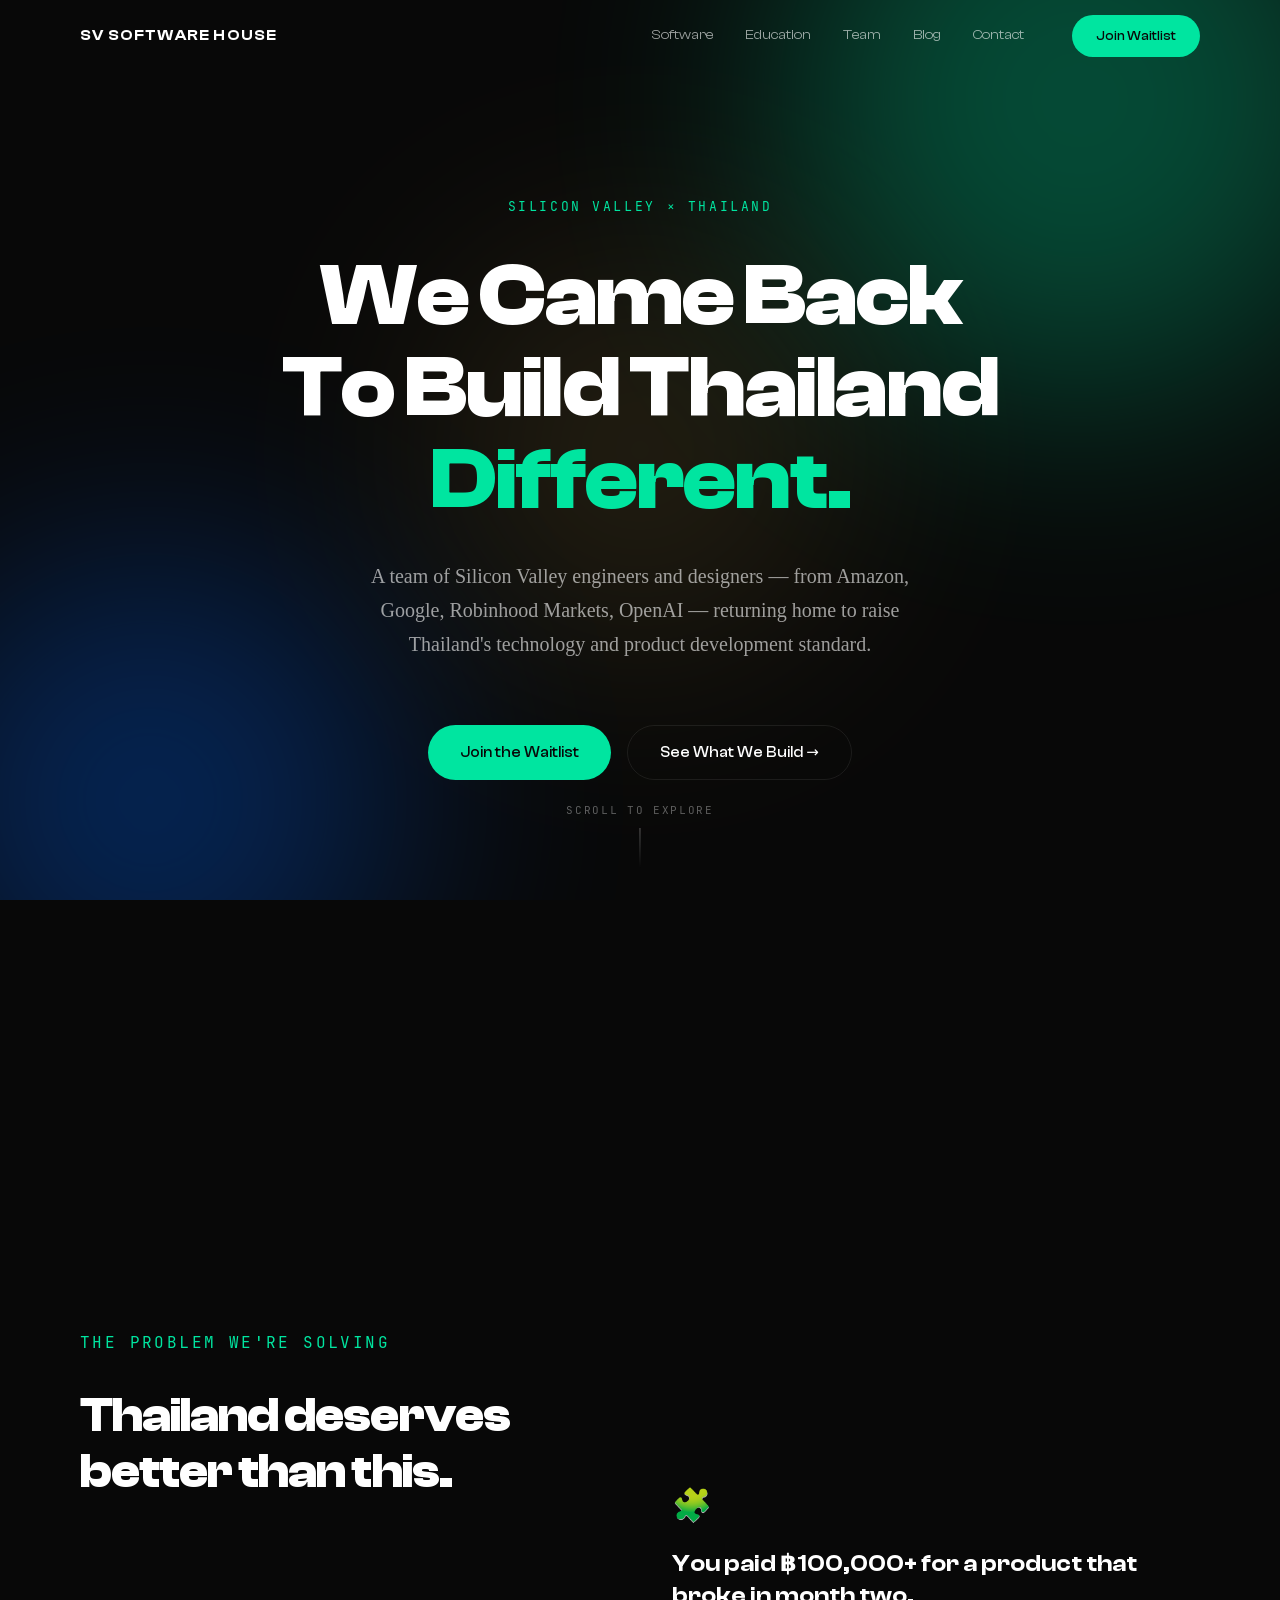
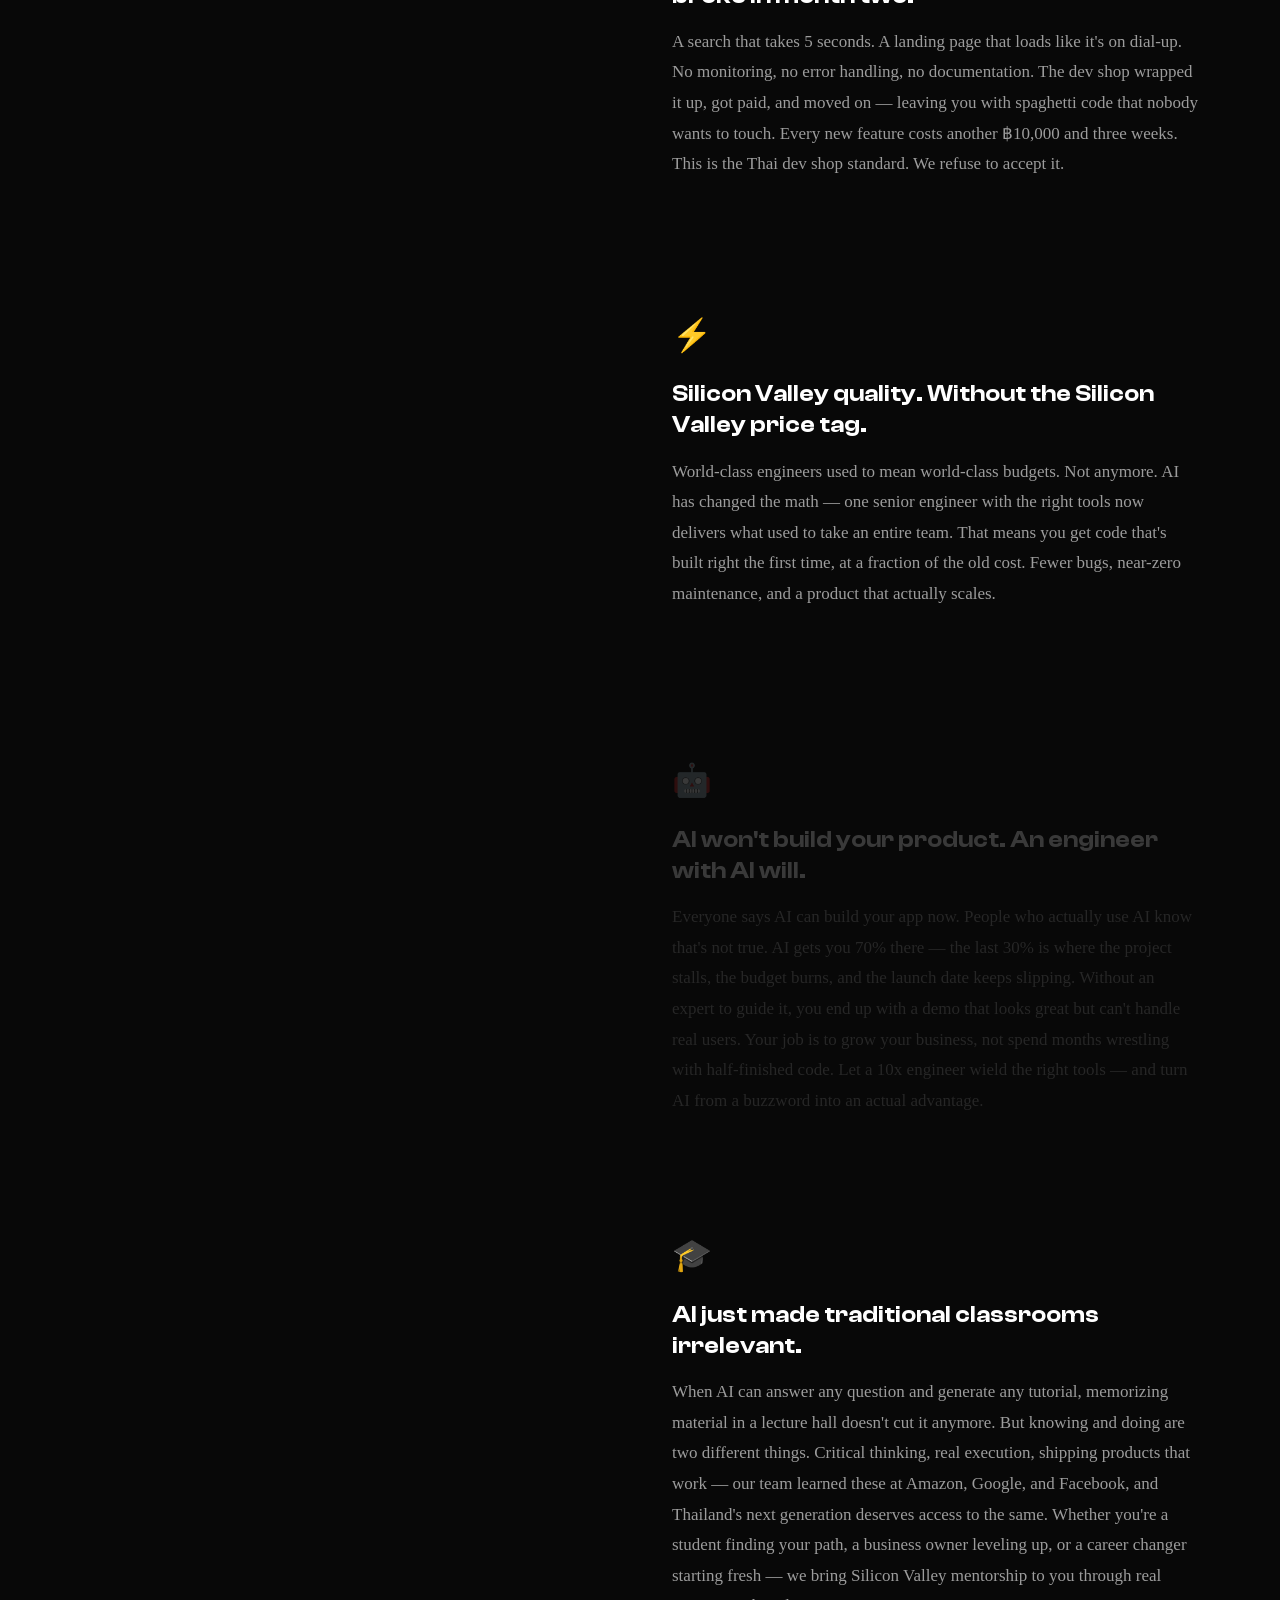
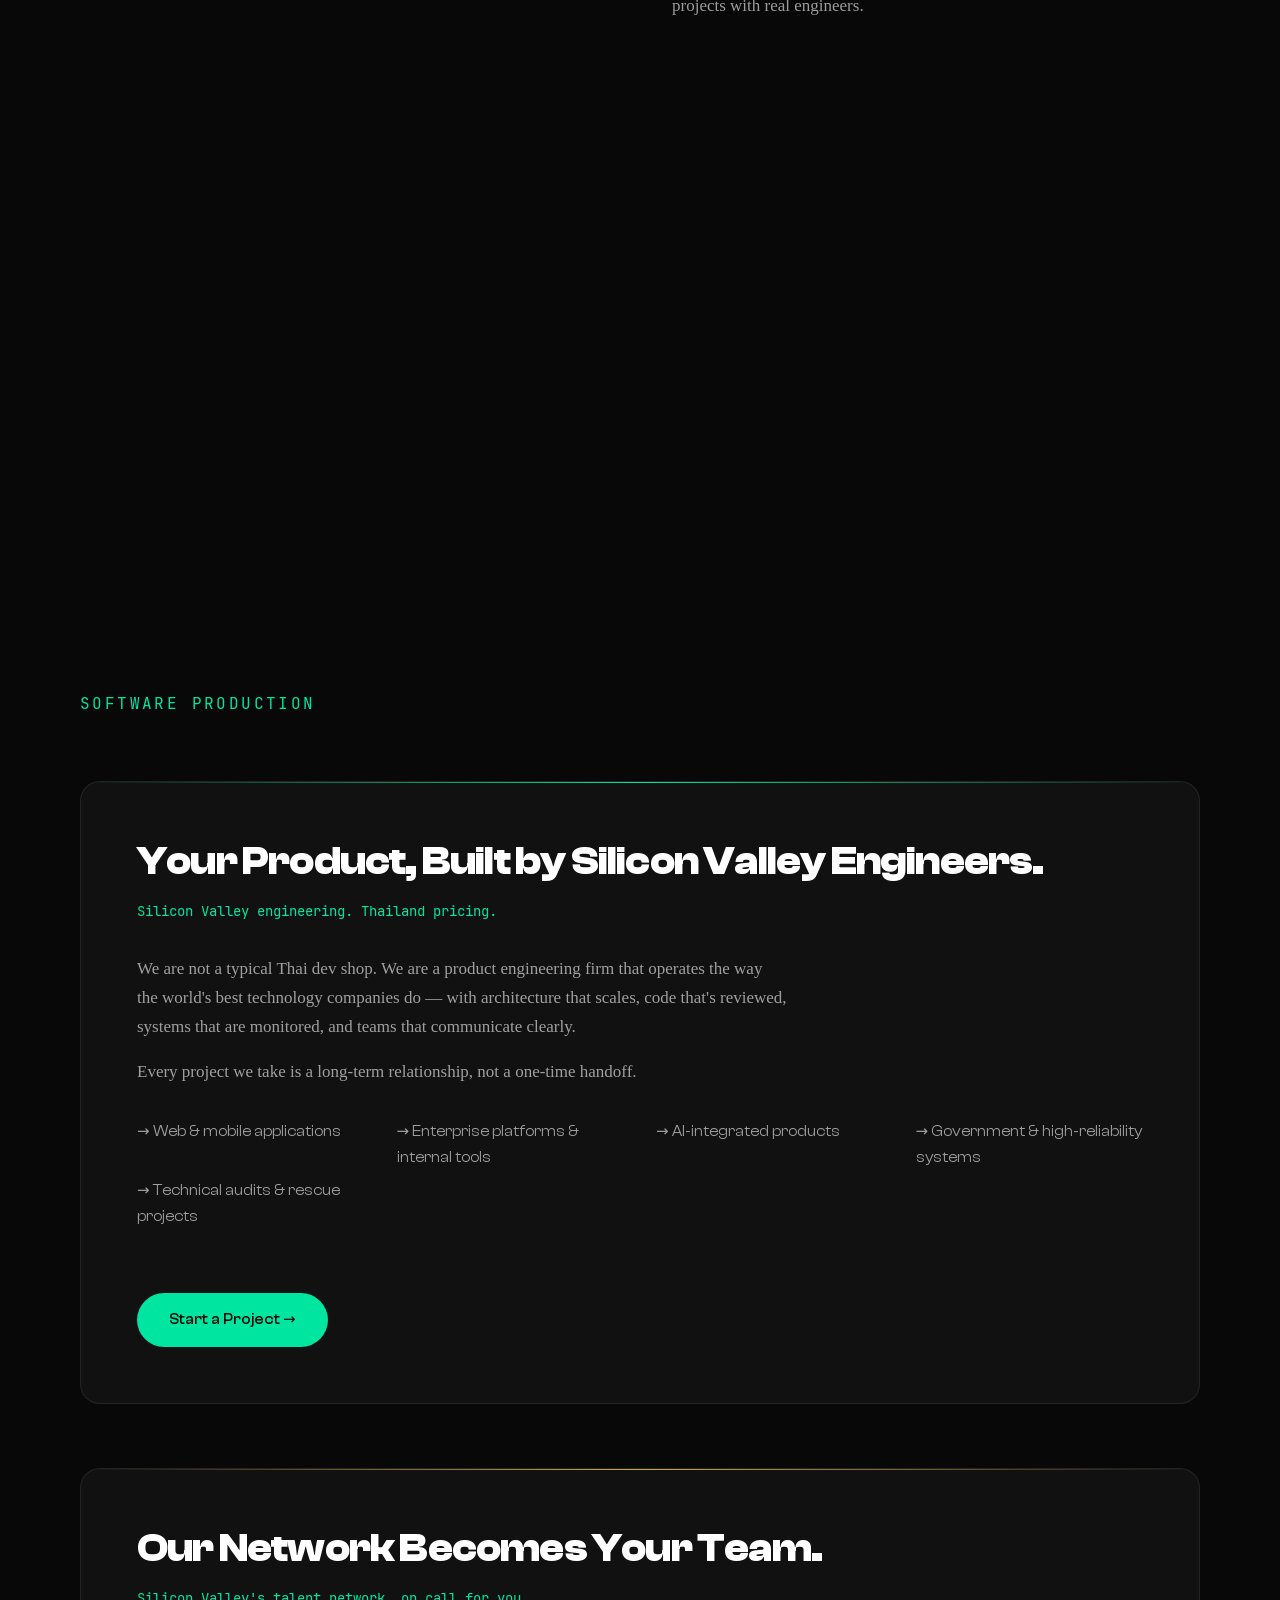
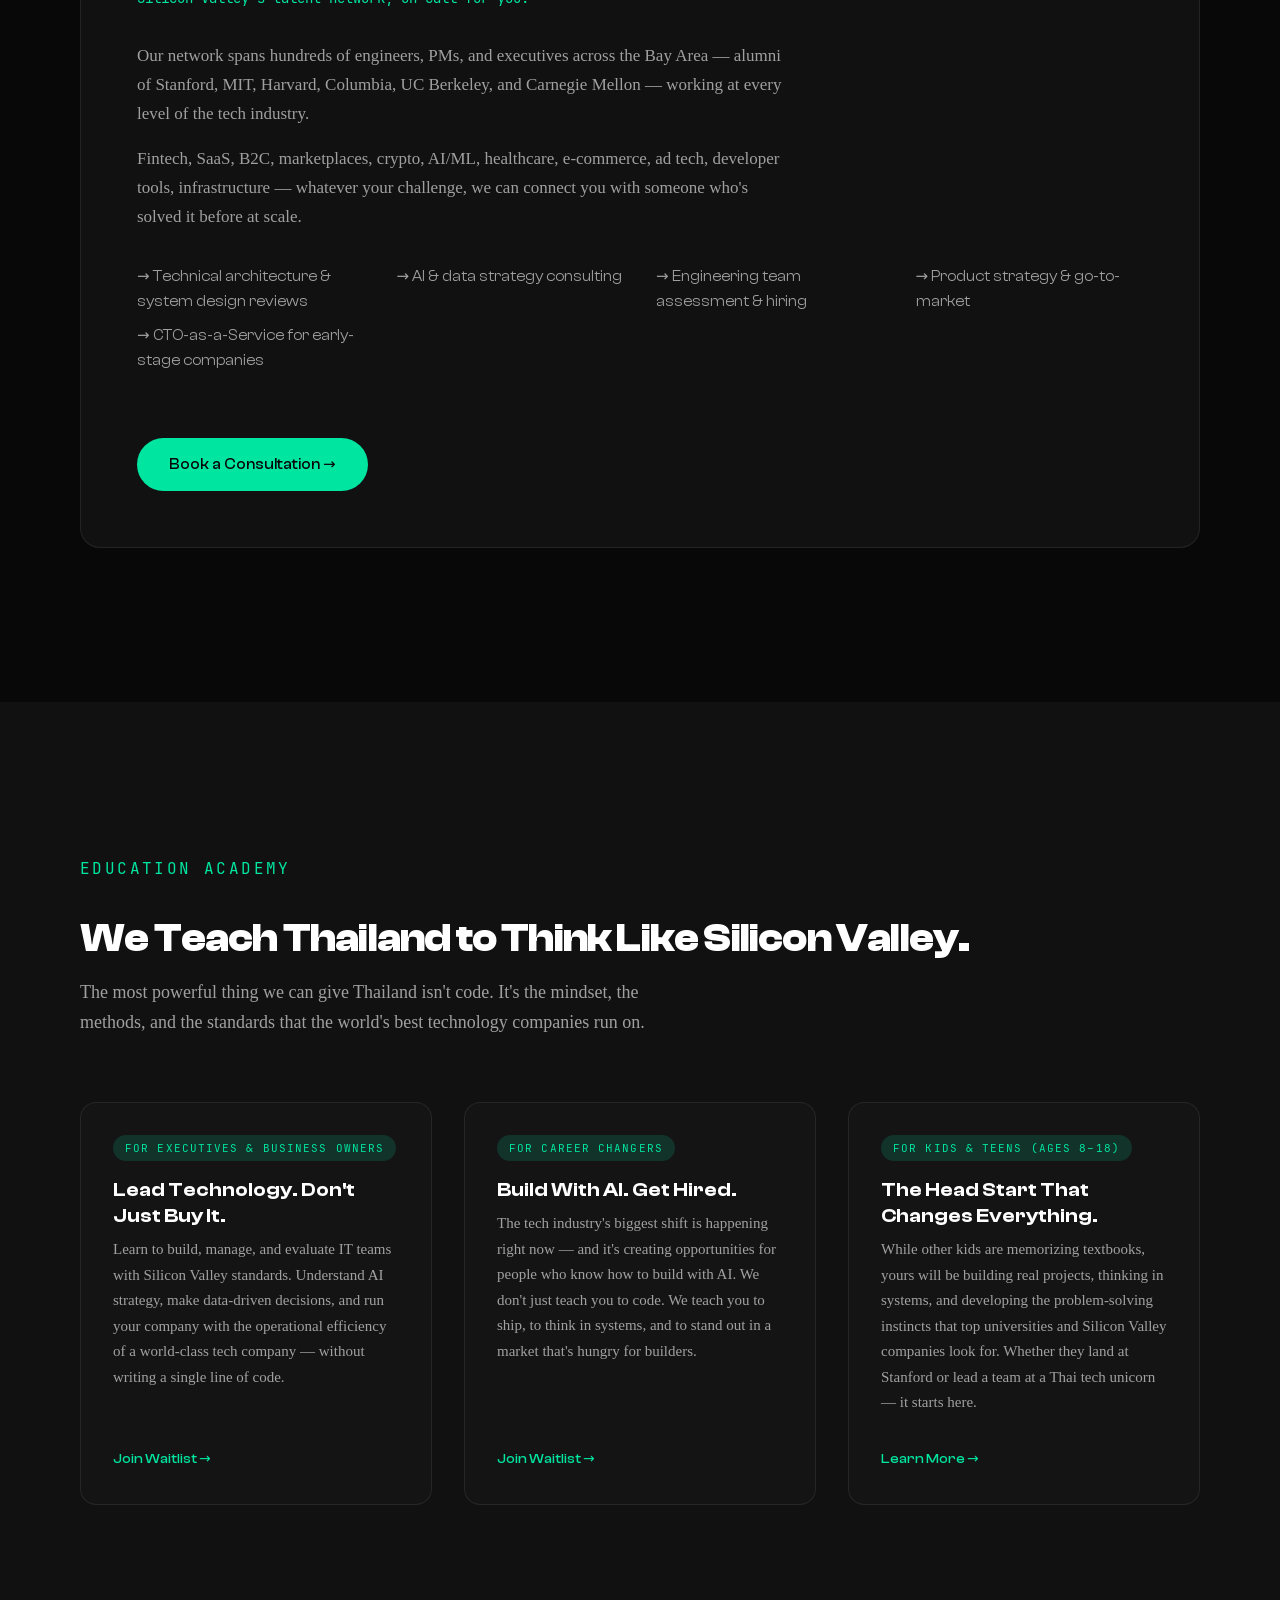
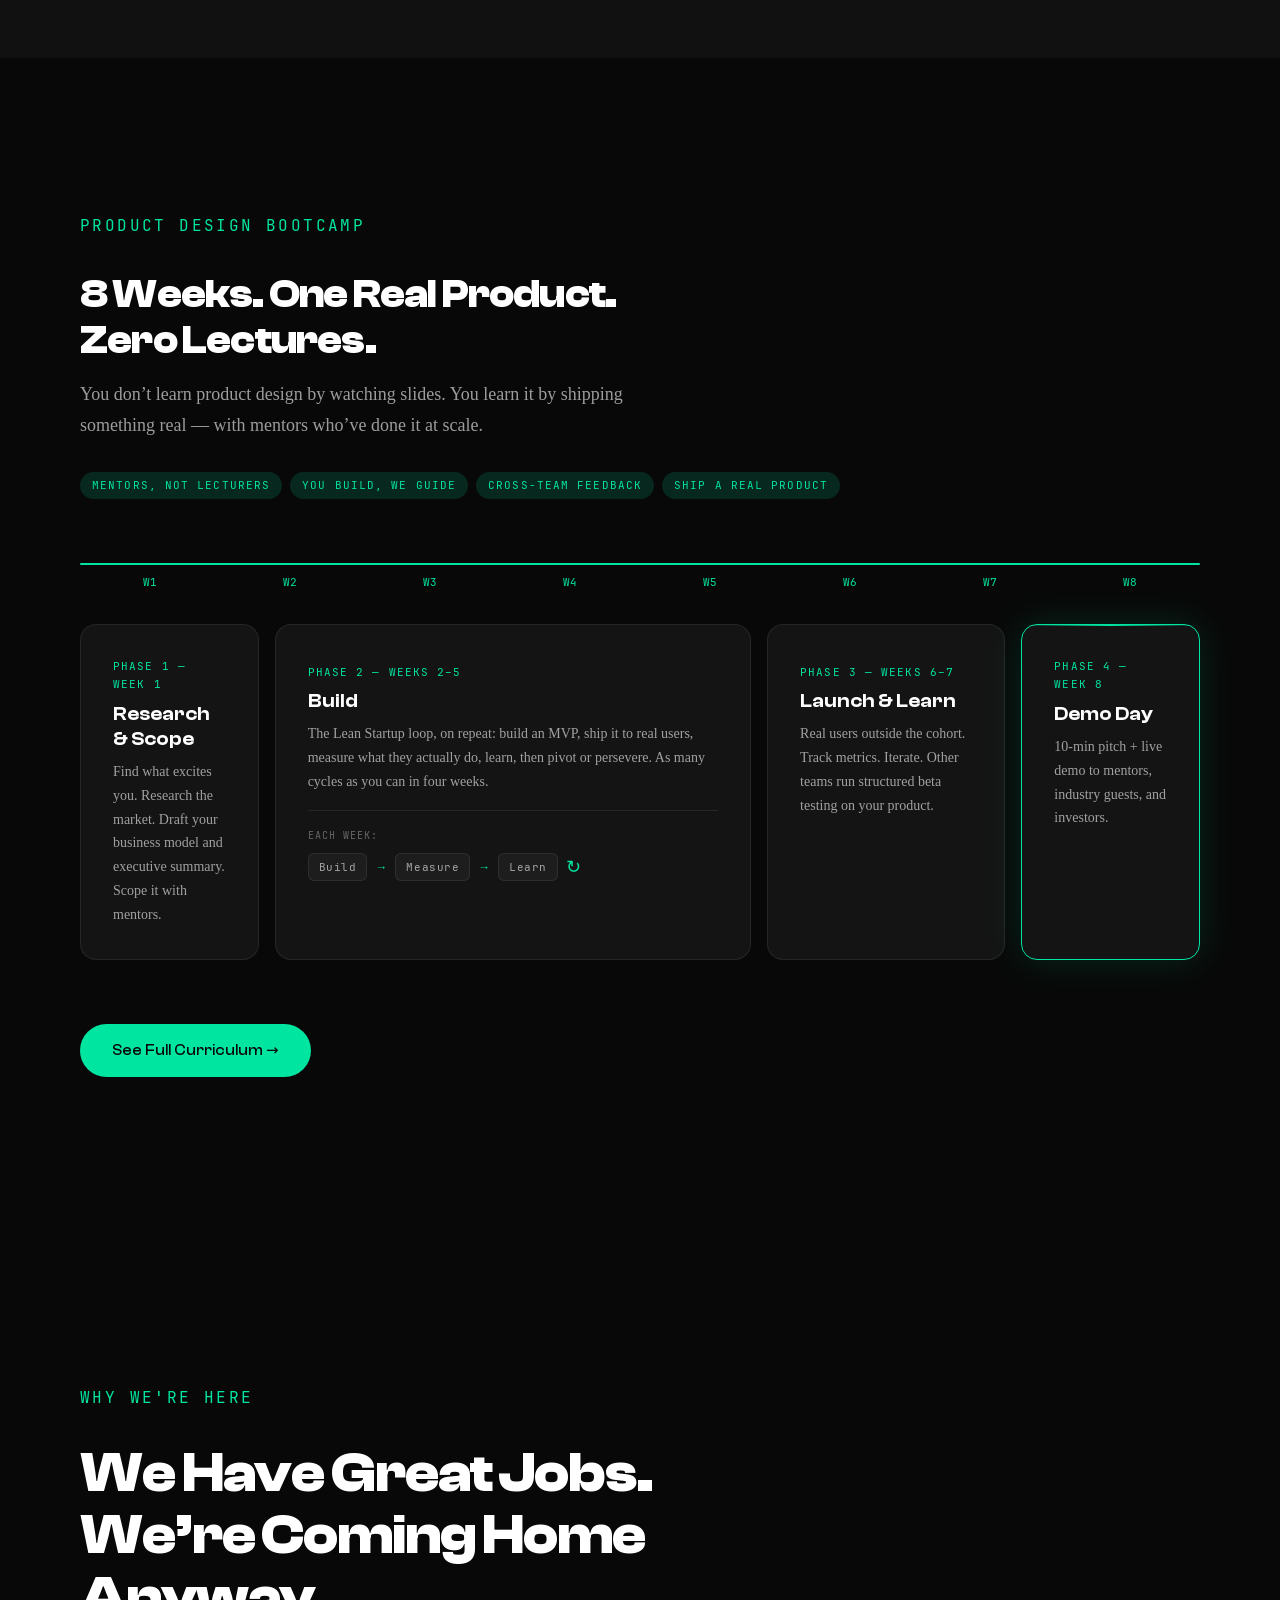
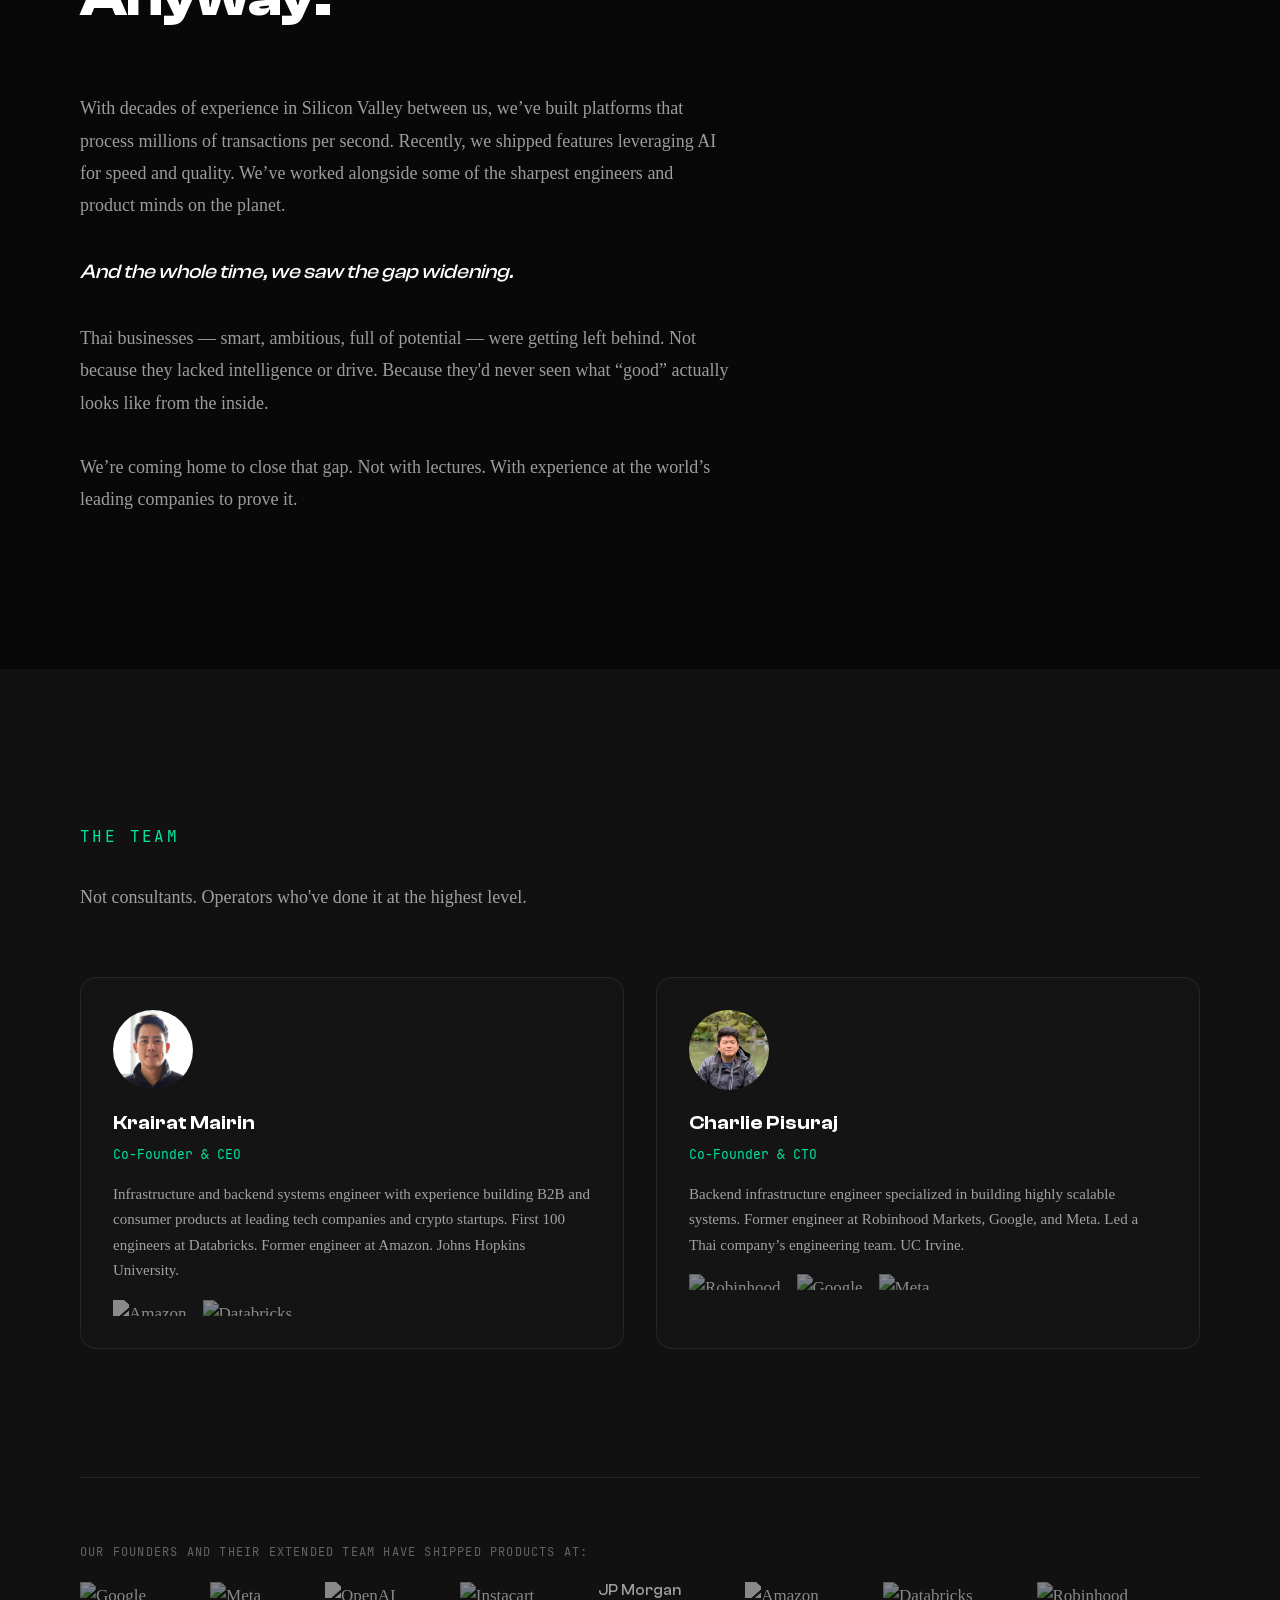
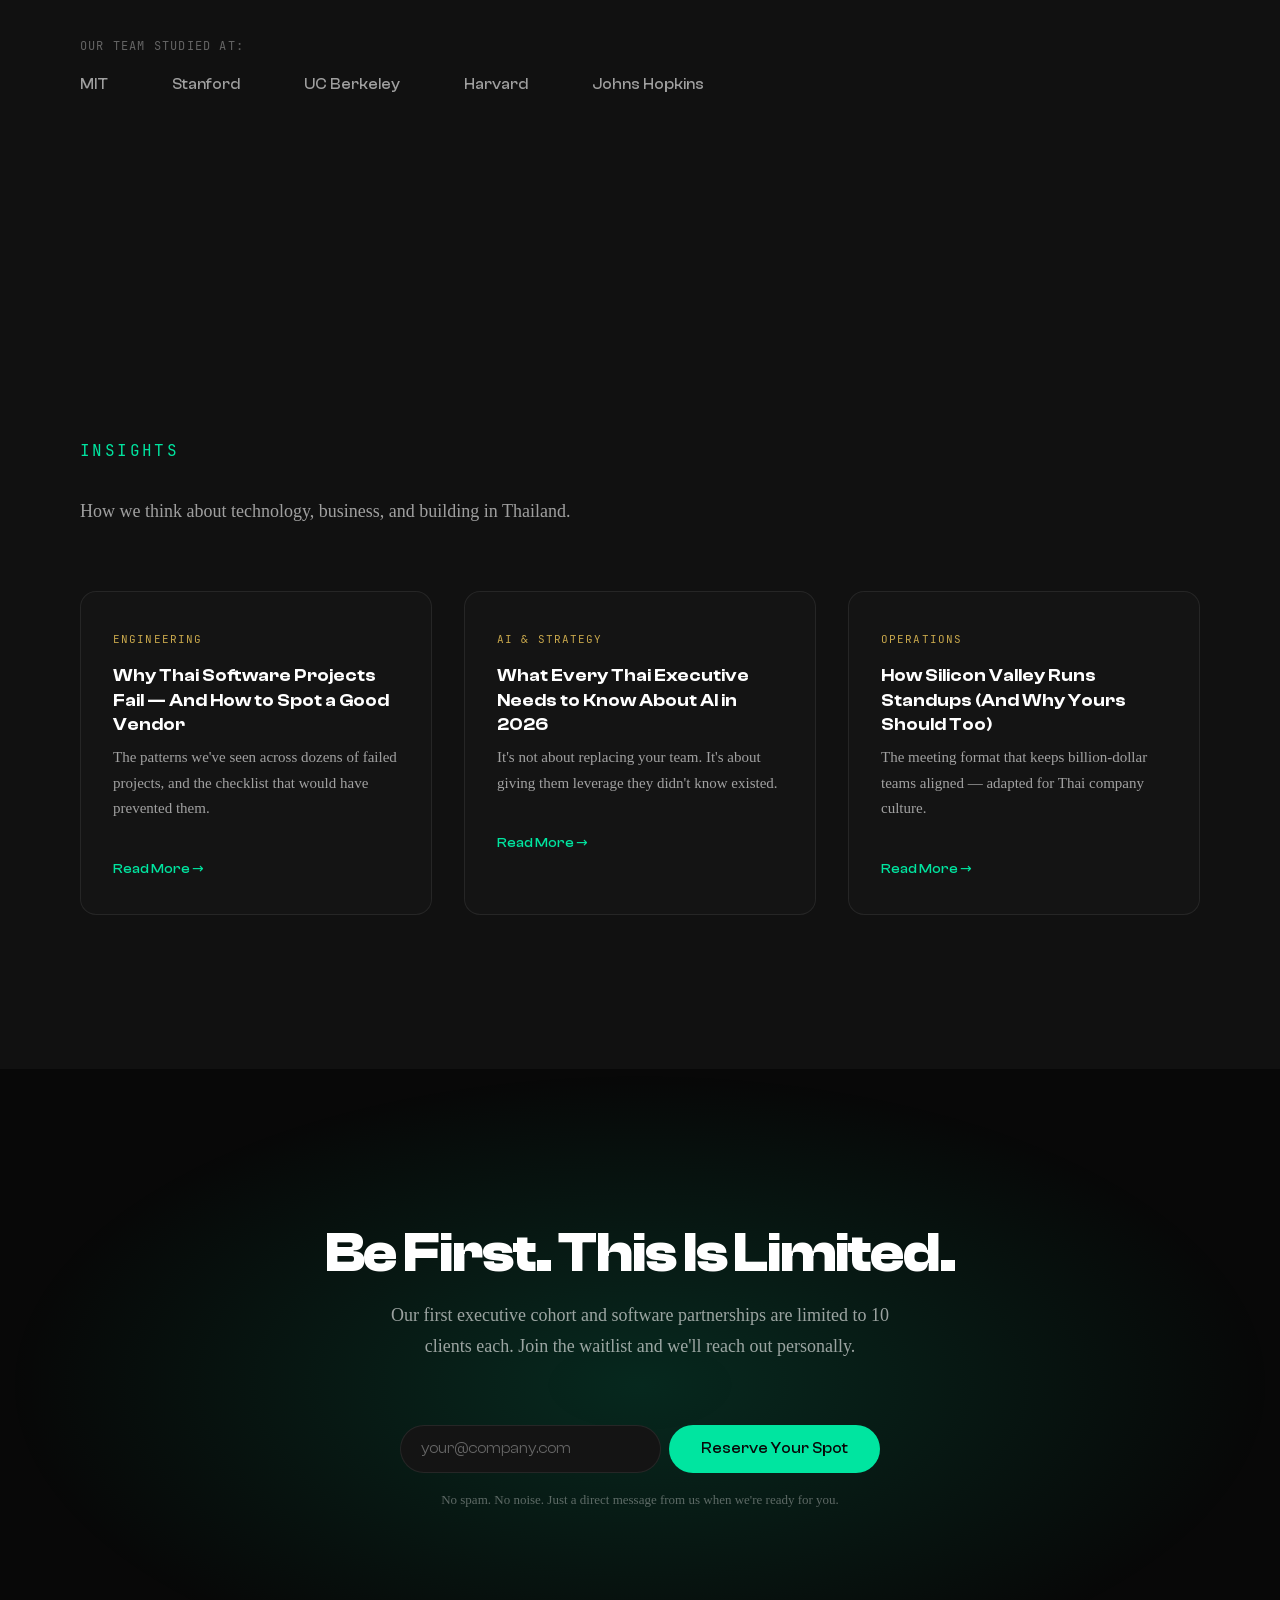
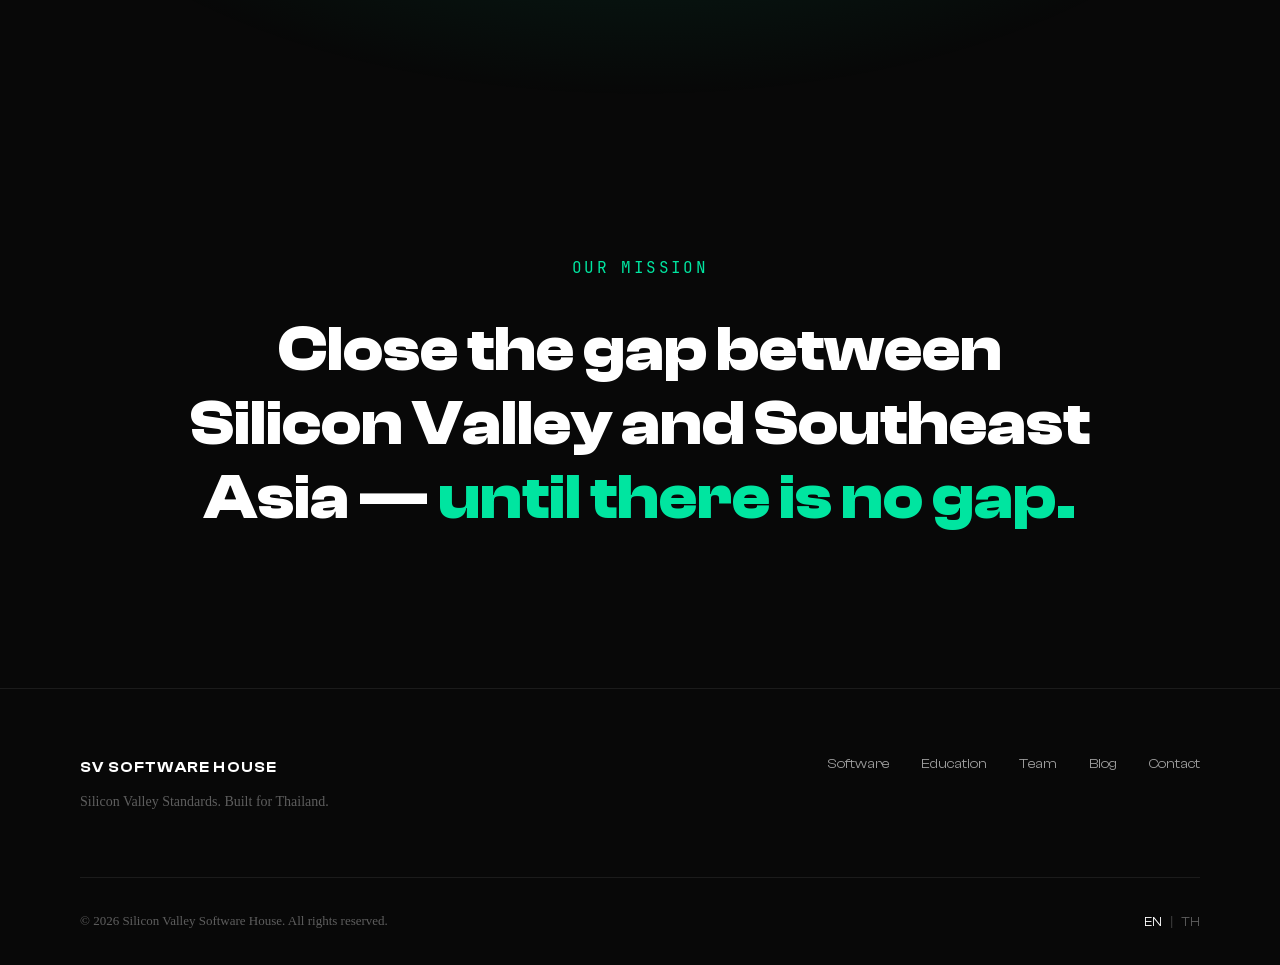
==== commit 75727393: "Remove dead social links (LinkedIn/GitHub/X pointed to no profile) Co-Authored-By: Claude Opus 4.8 <" ====
--- a/index.html
+++ b/index.html
@@ -523,11 +523,6 @@
           <a href="blog/">Blog</a>
           <a href="#cta">Contact</a>
         </div>
-        <div class="footer__social">
-          <a href="#" aria-label="LinkedIn">LinkedIn</a>
-          <a href="#" aria-label="GitHub">GitHub</a>
-          <a href="#" aria-label="X / Twitter">X</a>
-        </div>
       </div>
       <div class="footer__bottom">
         <span>&copy; 2026 Silicon Valley Software House. All rights reserved.</span>
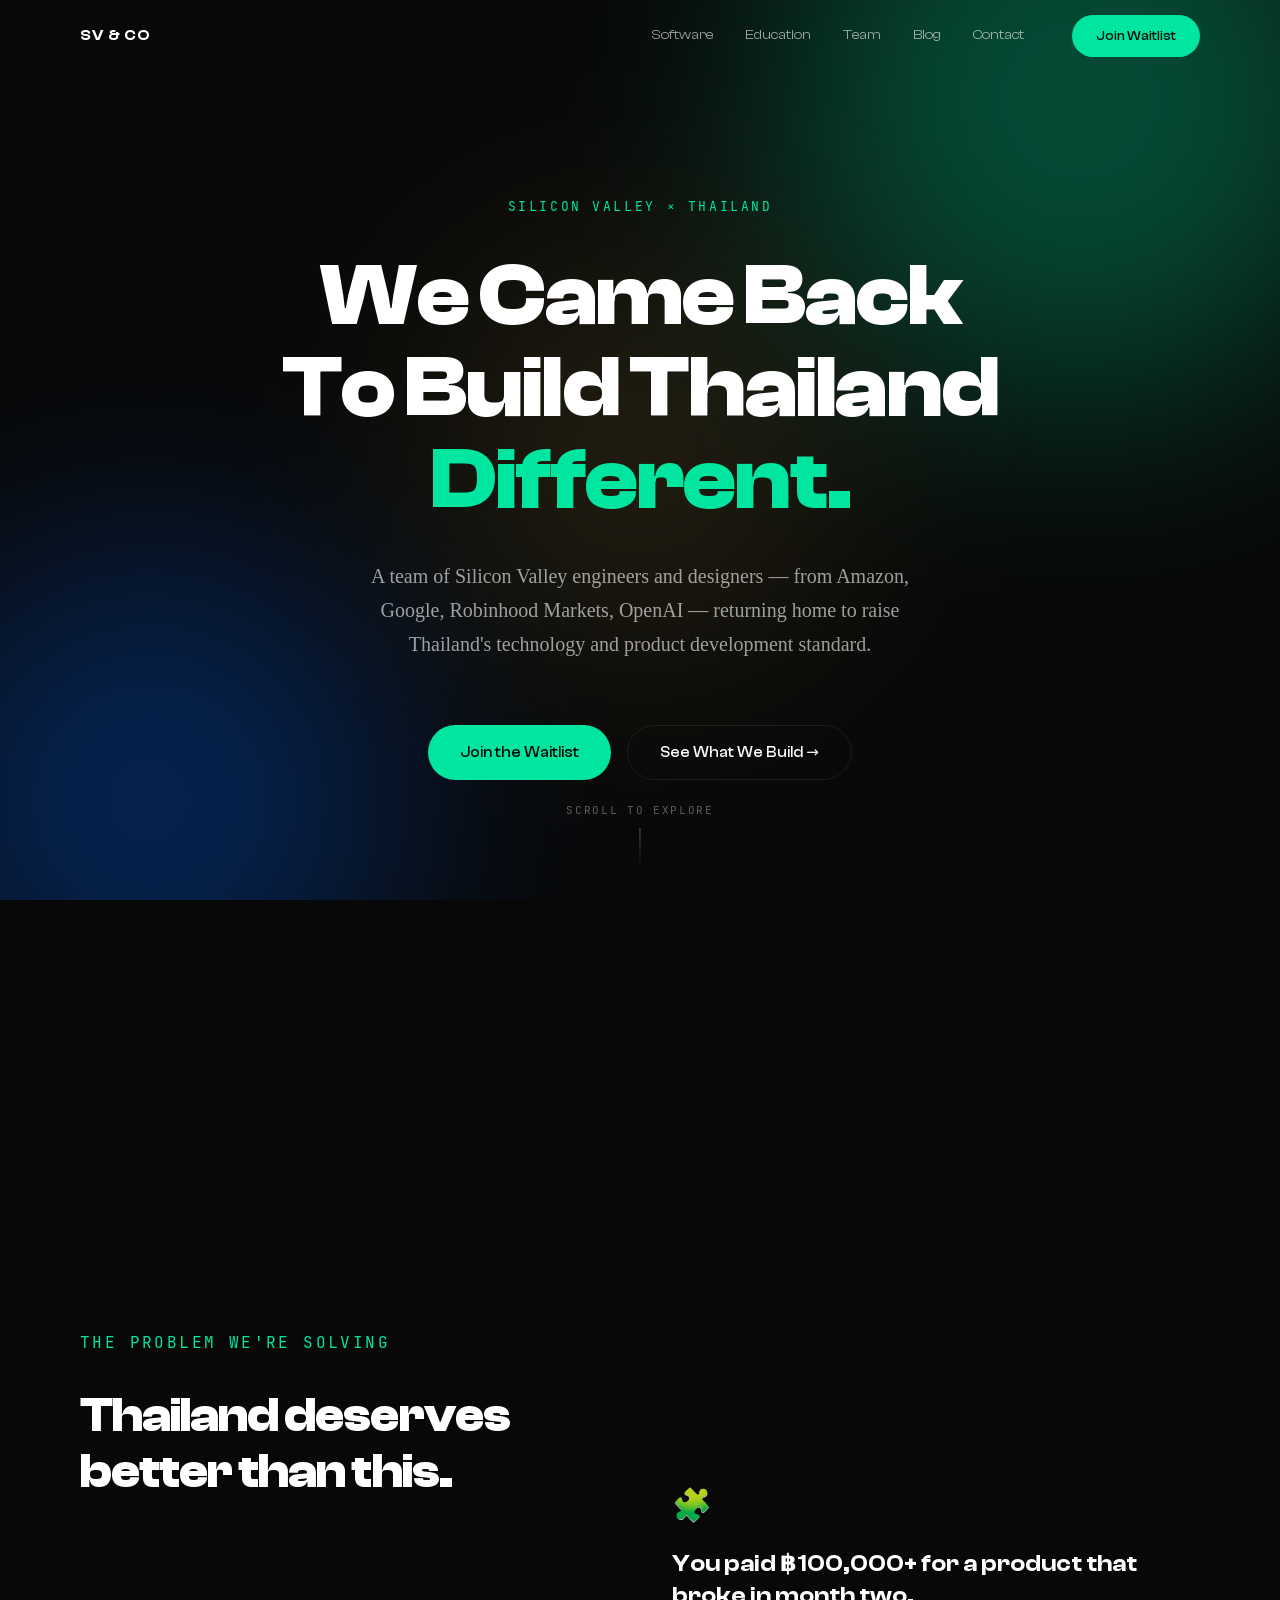
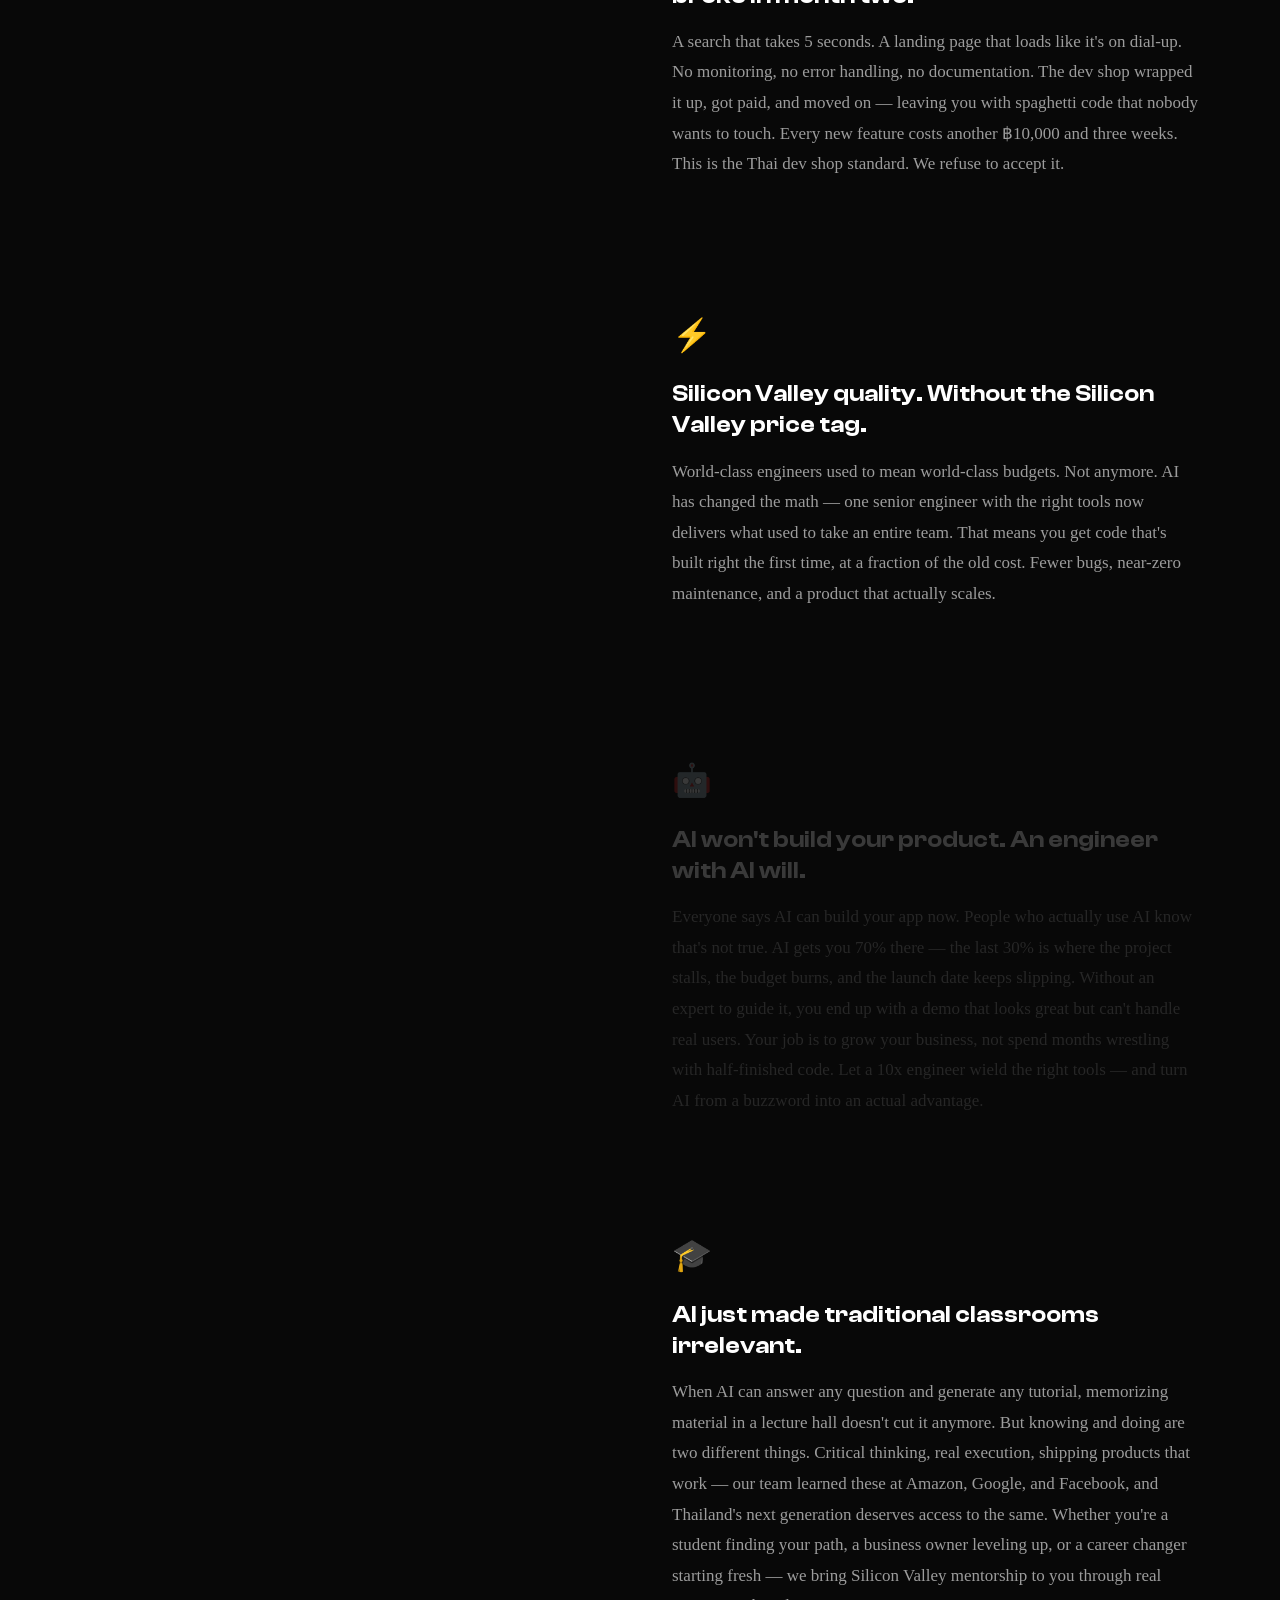
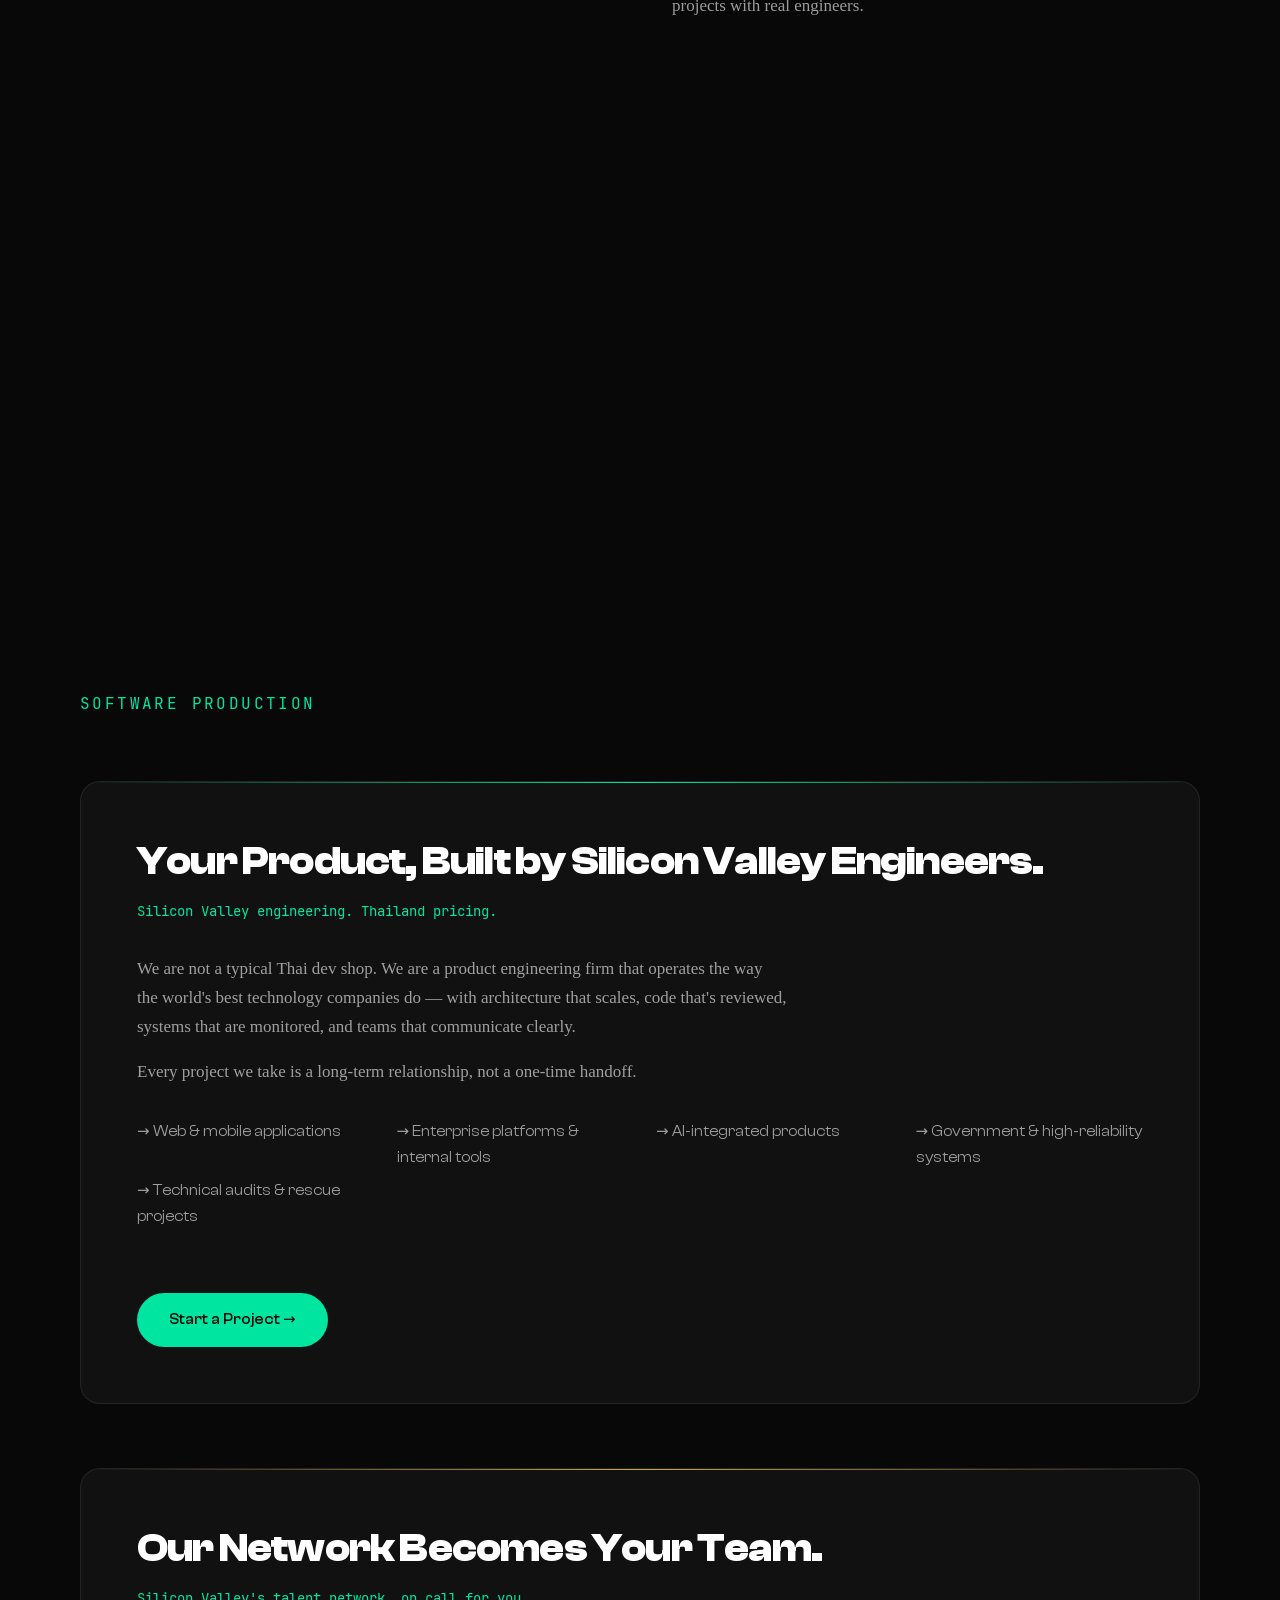
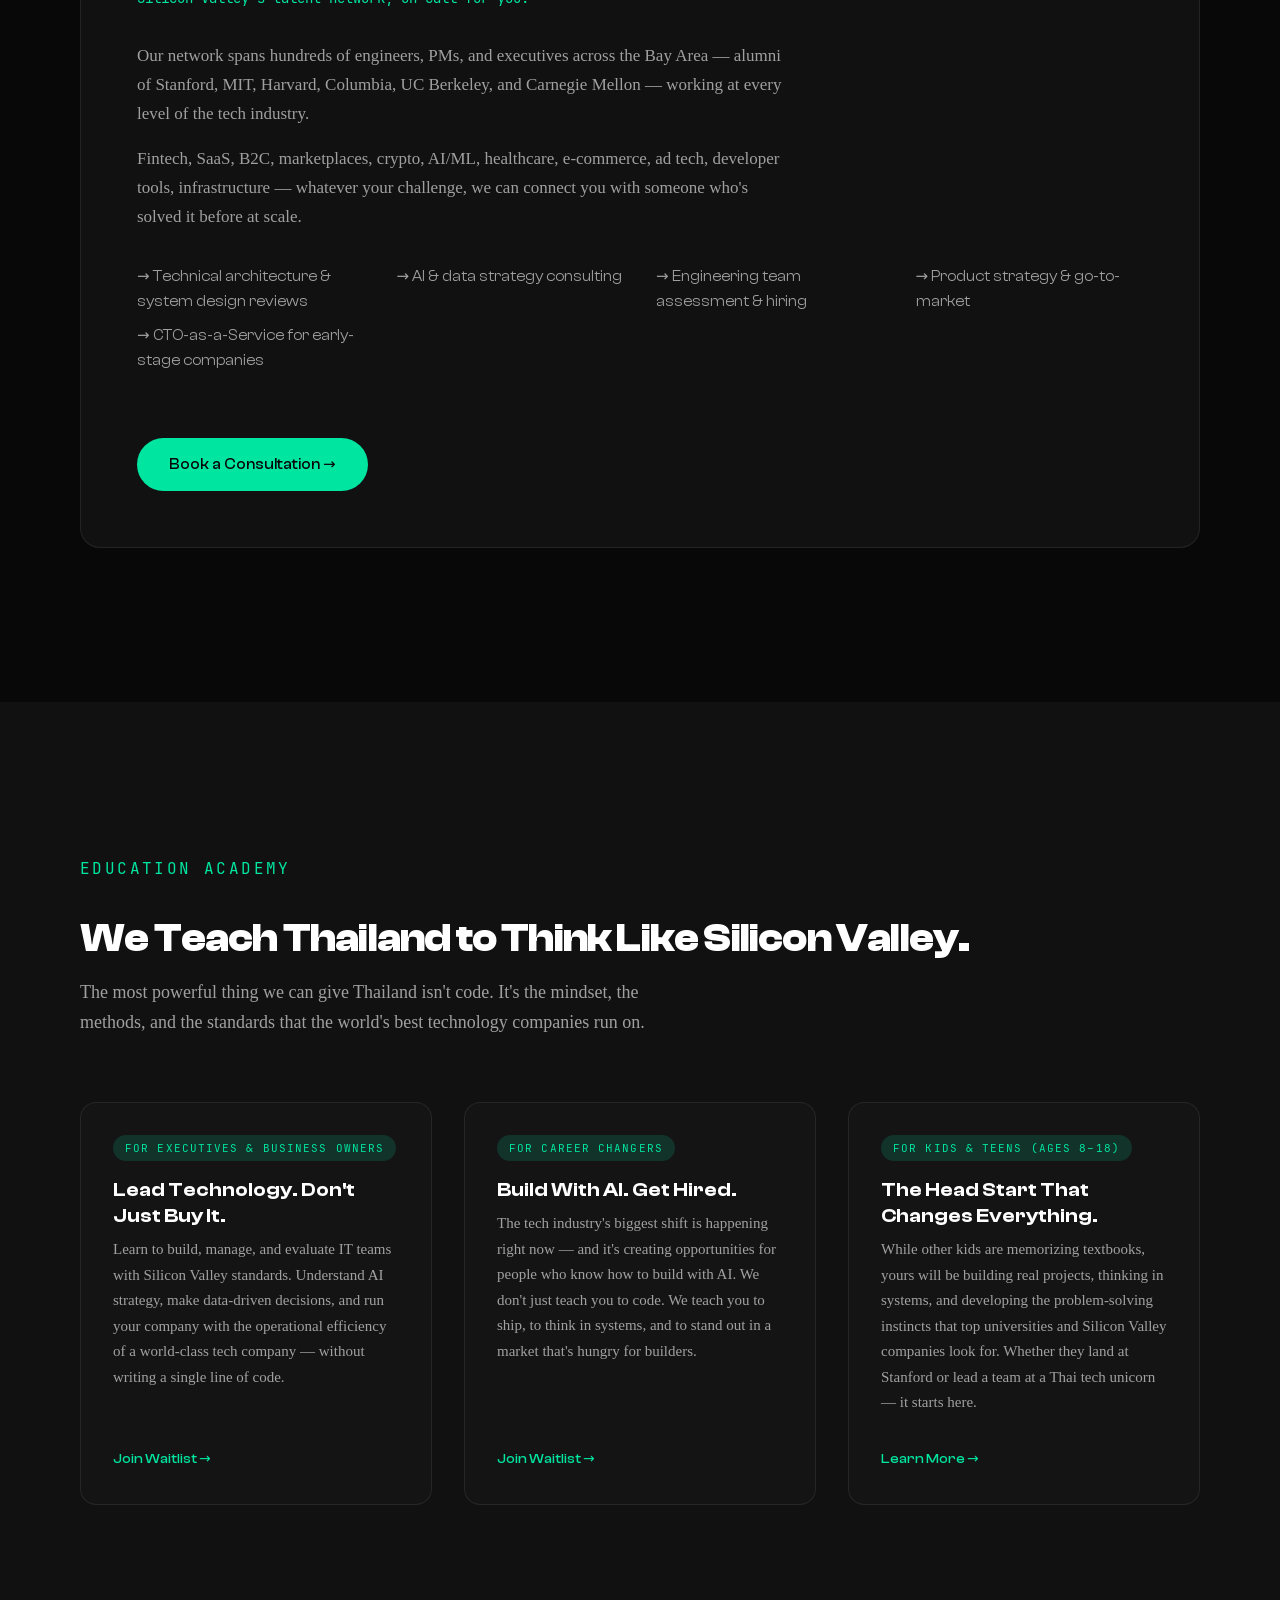
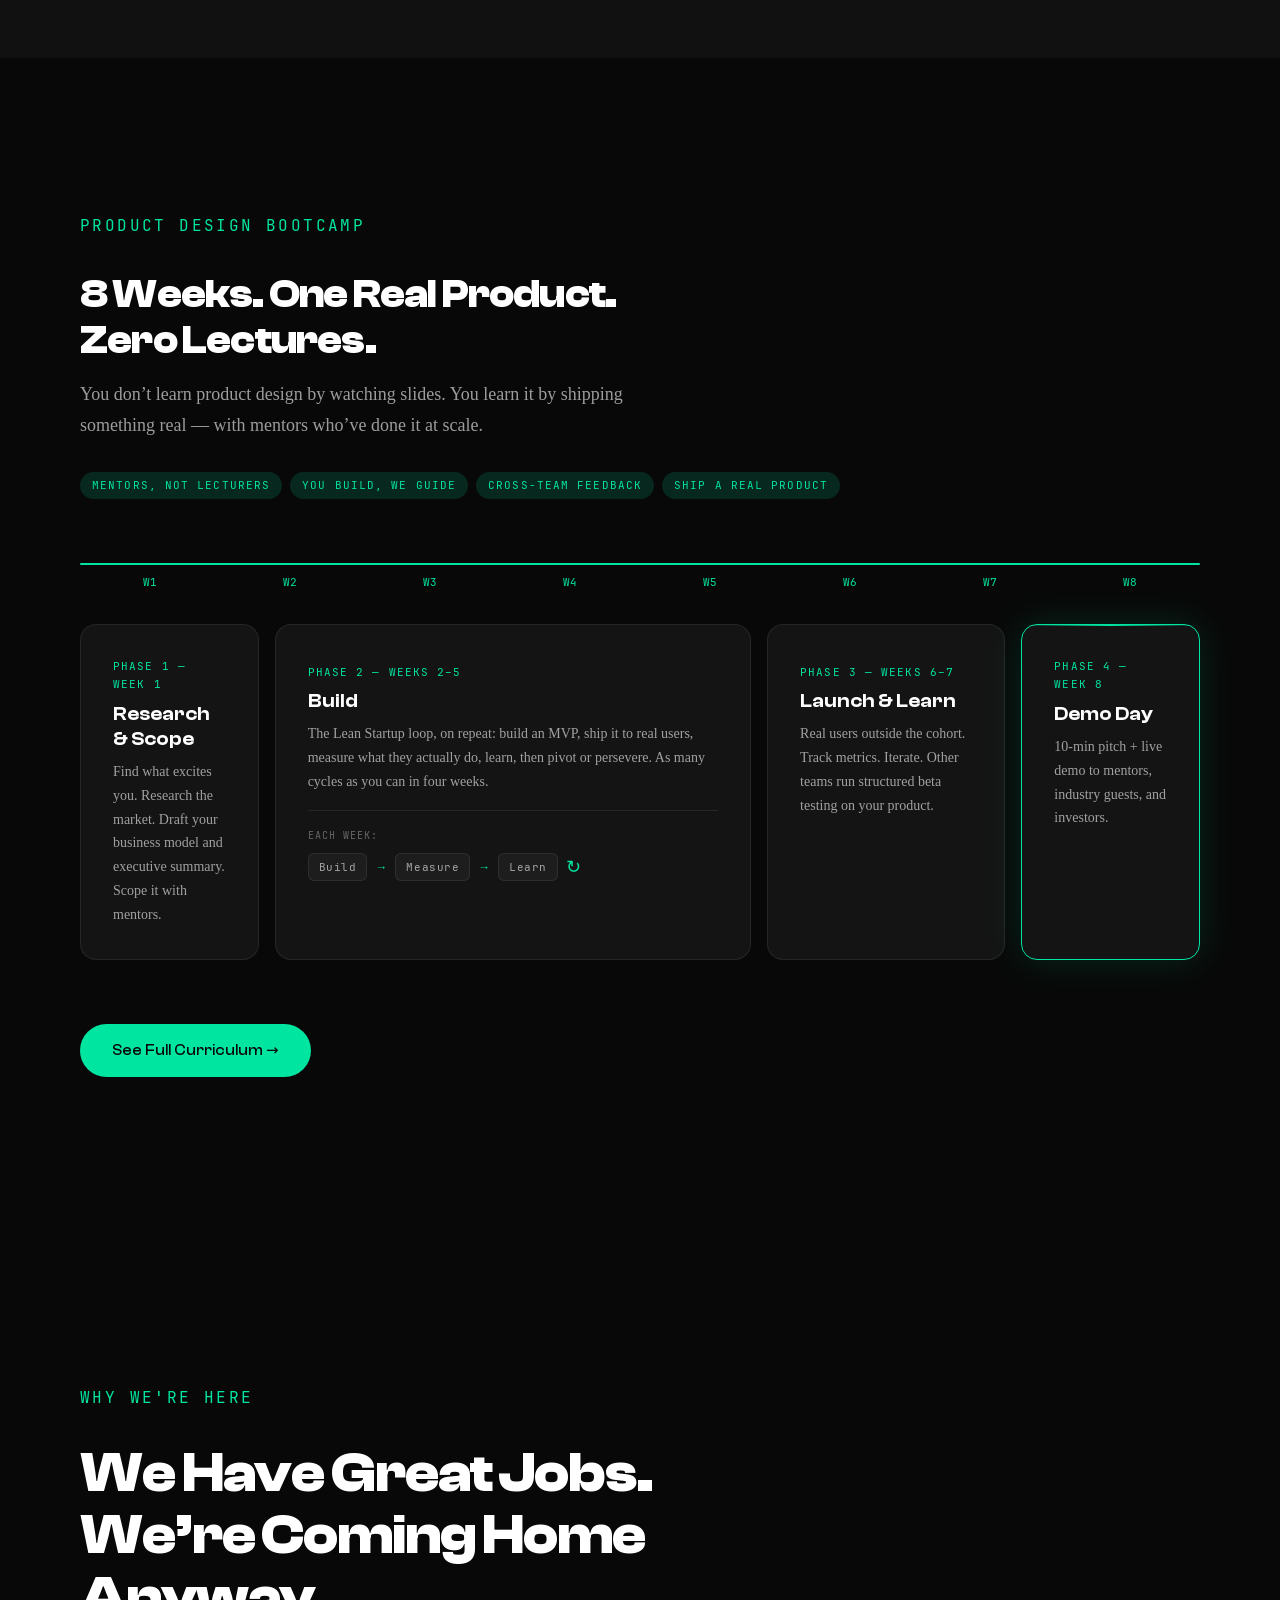
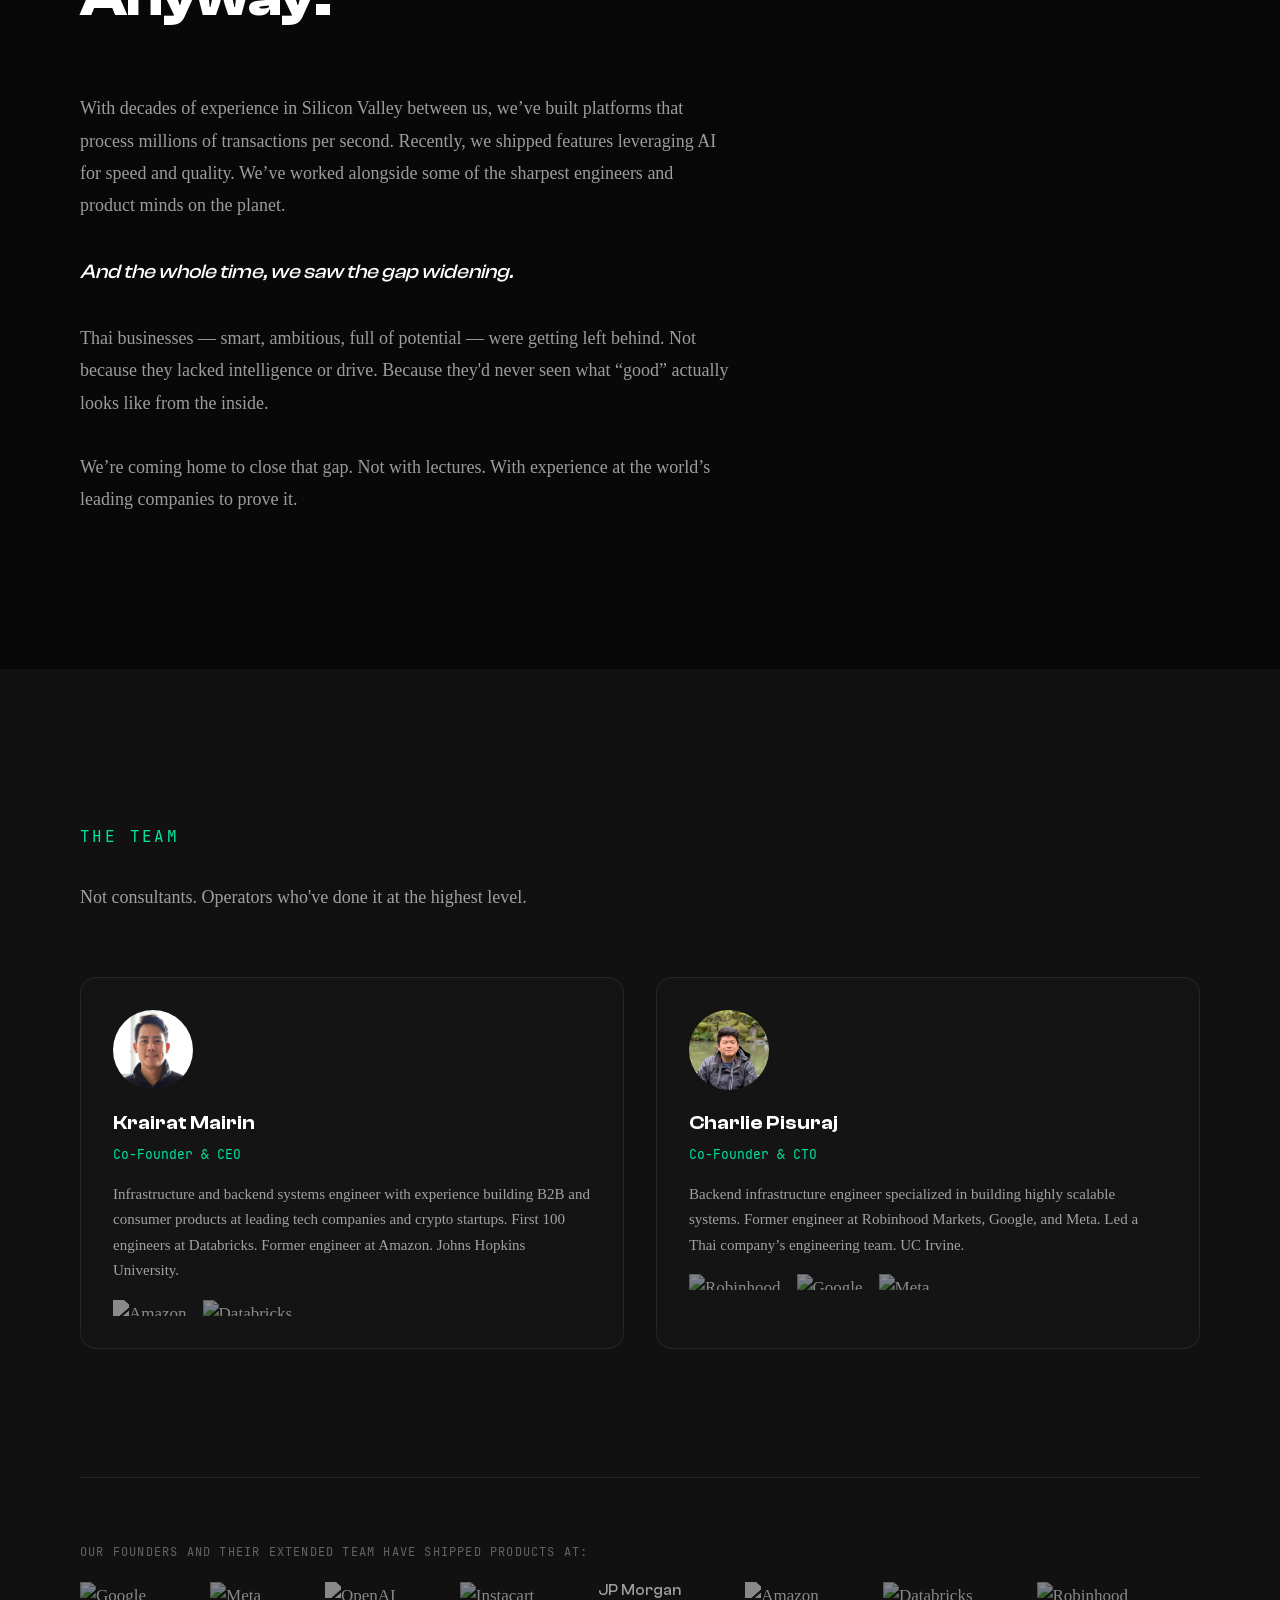
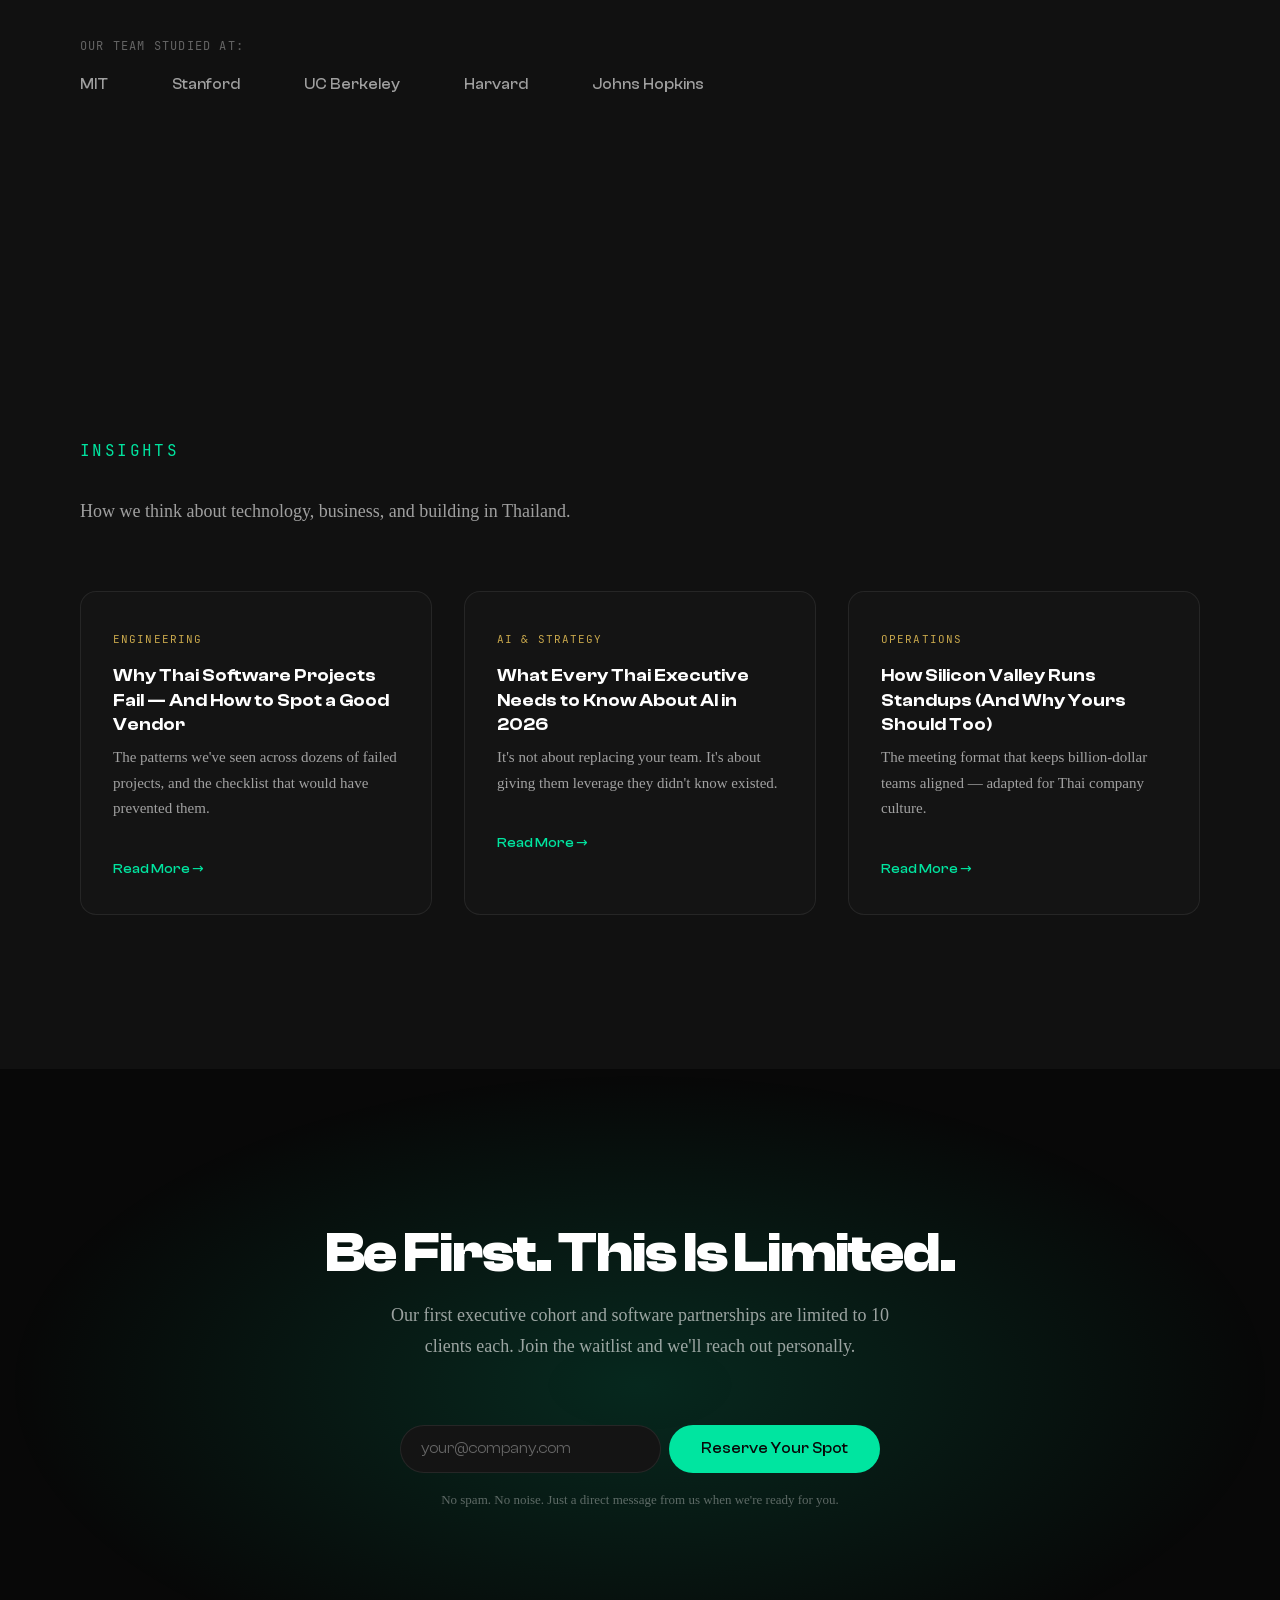
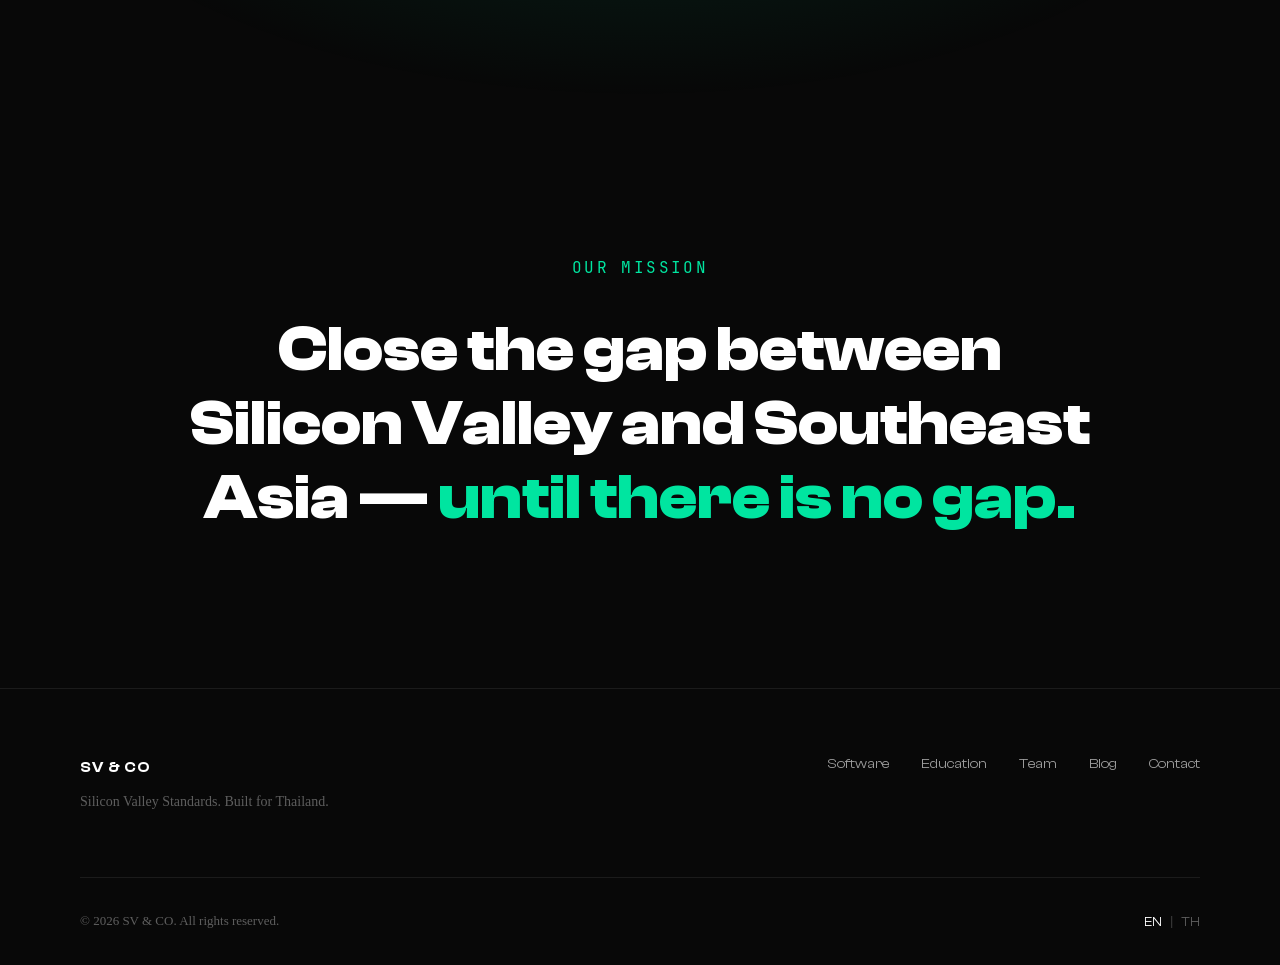
==== commit 87f46622: "Rebrand: Silicon Valley Software House -> SV & CO across all pages Co-Authored-By: Claude Opus 4.8 <" ====
--- a/index.html
+++ b/index.html
@@ -3,22 +3,22 @@
 <head>
   <meta charset="UTF-8">
   <meta name="viewport" content="width=device-width, initial-scale=1.0">
-  <title>Silicon Valley Software House — Silicon Valley Standards. Built for Thailand.</title>
+  <title>SV &amp; CO — Silicon Valley Standards. Built for Thailand.</title>
   <meta name="description" content="A team of Silicon Valley engineers from Amazon, Google, Robinhood Markets, and OpenAI — returning home to raise Thailand's technology and product development standard through world-class software and education.">
   <meta name="robots" content="index, follow, max-image-preview:large, max-snippet:-1, max-video-preview:-1">
   <link rel="canonical" href="https://svco.ai/">
 
   <!-- Open Graph -->
-  <meta property="og:title" content="Silicon Valley Software House">
+  <meta property="og:title" content="SV &amp; CO">
   <meta property="og:description" content="Silicon Valley Standards. Built for Thailand.">
   <meta property="og:type" content="website">
   <meta property="og:url" content="https://svco.ai/">
-  <meta property="og:site_name" content="Silicon Valley Software House">
+  <meta property="og:site_name" content="SV &amp; CO">
   <meta property="og:image" content="https://svco.ai/assets/img/og-image.jpg">
 
   <!-- Twitter -->
   <meta name="twitter:card" content="summary_large_image">
-  <meta name="twitter:title" content="Silicon Valley Software House">
+  <meta name="twitter:title" content="SV &amp; CO">
   <meta name="twitter:description" content="Silicon Valley Standards. Built for Thailand.">
   <meta name="twitter:image" content="https://svco.ai/assets/img/og-image.jpg">
 
@@ -27,7 +27,7 @@
   {
     "@context": "https://schema.org",
     "@type": "Organization",
-    "name": "Silicon Valley Software House",
+    "name": "SV & CO",
     "url": "https://svco.ai/",
     "description": "A team of Silicon Valley engineers from Amazon, Google, Robinhood Markets, and OpenAI — returning home to raise Thailand's technology and product development standard through world-class software and education.",
     "foundingLocation": "Thailand",
@@ -48,7 +48,7 @@
   <!-- ========== NAVIGATION ========== -->
   <header class="nav" id="nav">
     <div class="nav__inner container">
-      <a href="#" class="nav__logo">SV SOFTWARE HOUSE</a>
+      <a href="#" class="nav__logo">SV &amp; CO</a>
       <nav class="nav__links" id="nav-links">
         <a href="#software" class="nav__link" data-i18n="nav.software">Software</a>
         <a href="#education" class="nav__link" data-i18n="nav.education">Education</a>
@@ -513,7 +513,7 @@
     <div class="container">
       <div class="footer__top">
         <div class="footer__brand">
-          <a href="#" class="footer__logo">SV SOFTWARE HOUSE</a>
+          <a href="#" class="footer__logo">SV &amp; CO</a>
           <p class="footer__tagline" data-i18n="footer.tagline">Silicon Valley Standards. Built for Thailand.</p>
         </div>
         <div class="footer__links">
@@ -525,7 +525,7 @@
         </div>
       </div>
       <div class="footer__bottom">
-        <span>&copy; 2026 Silicon Valley Software House. All rights reserved.</span>
+        <span>&copy; 2026 SV &amp; CO. All rights reserved.</span>
         <div class="footer__lang">
           <button class="footer__lang-btn footer__lang-btn--active" data-lang="en">EN</button>
           <span class="footer__lang-sep">|</span>
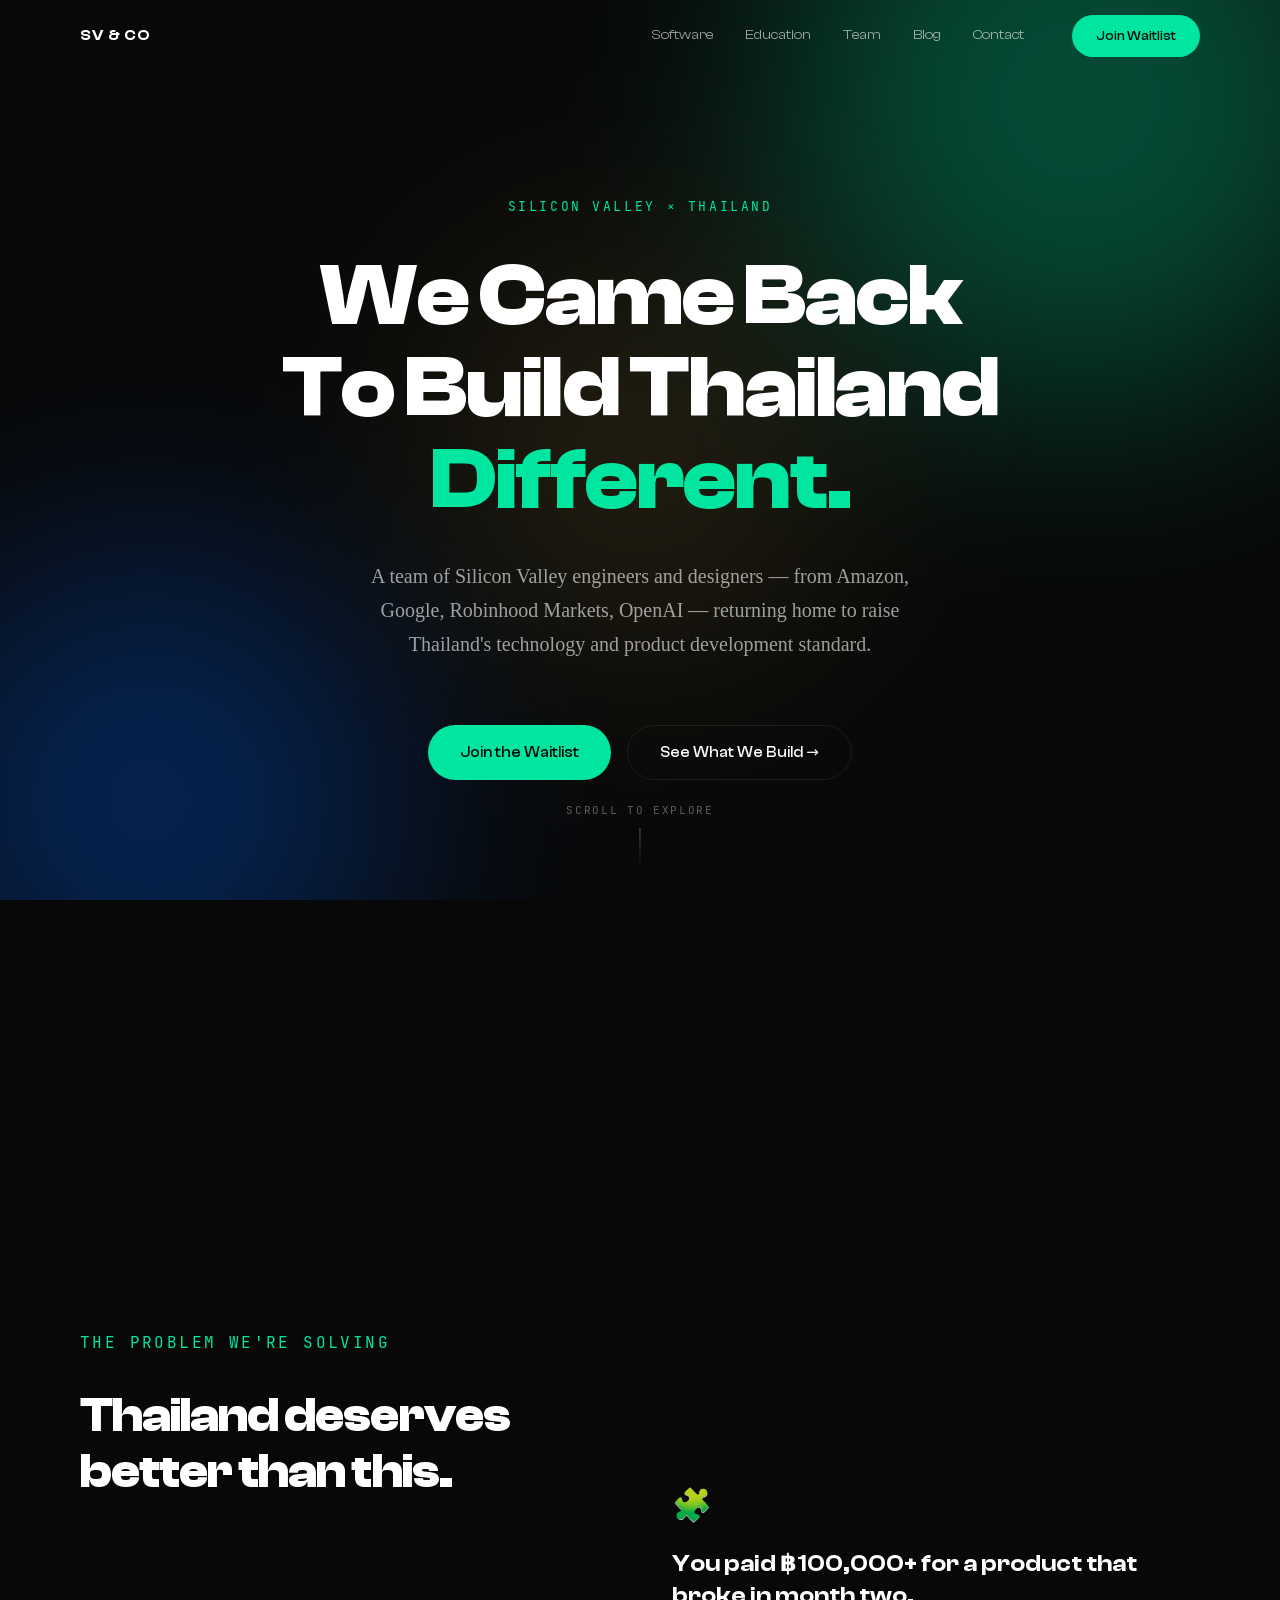
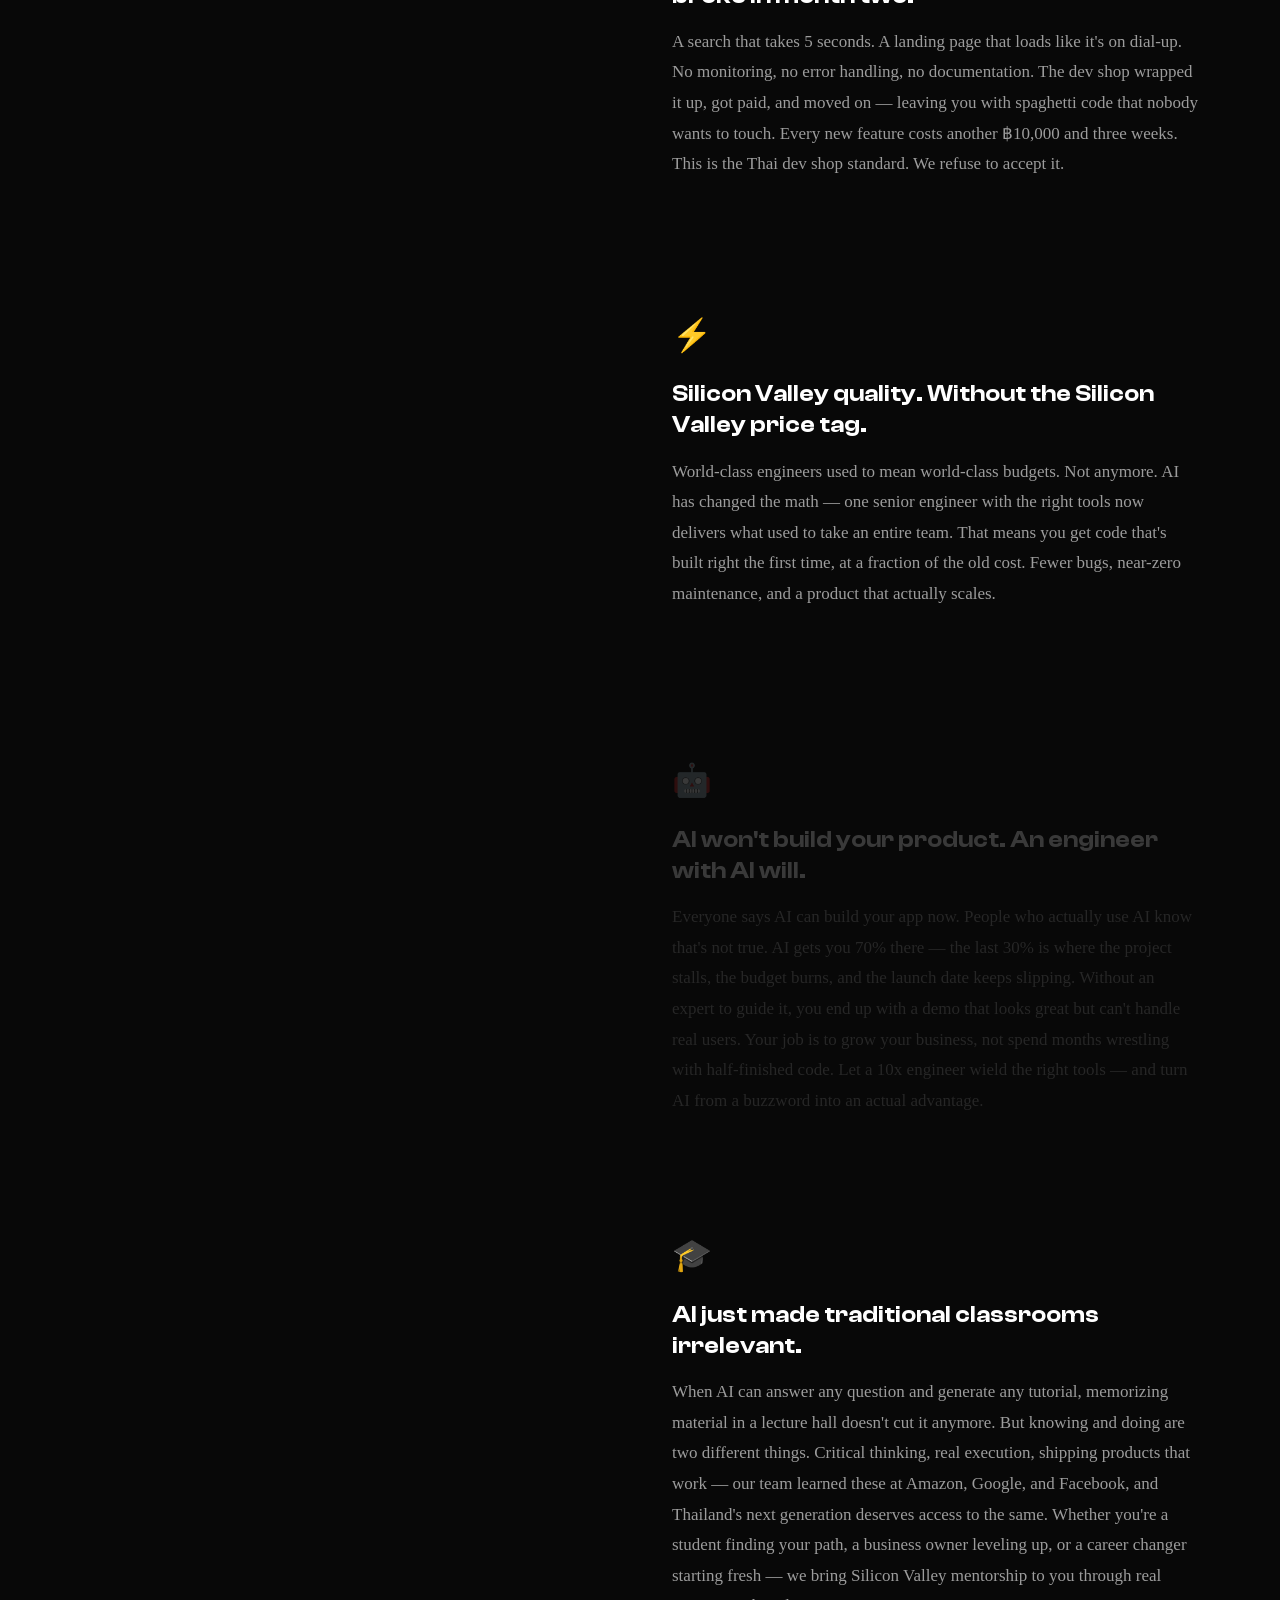
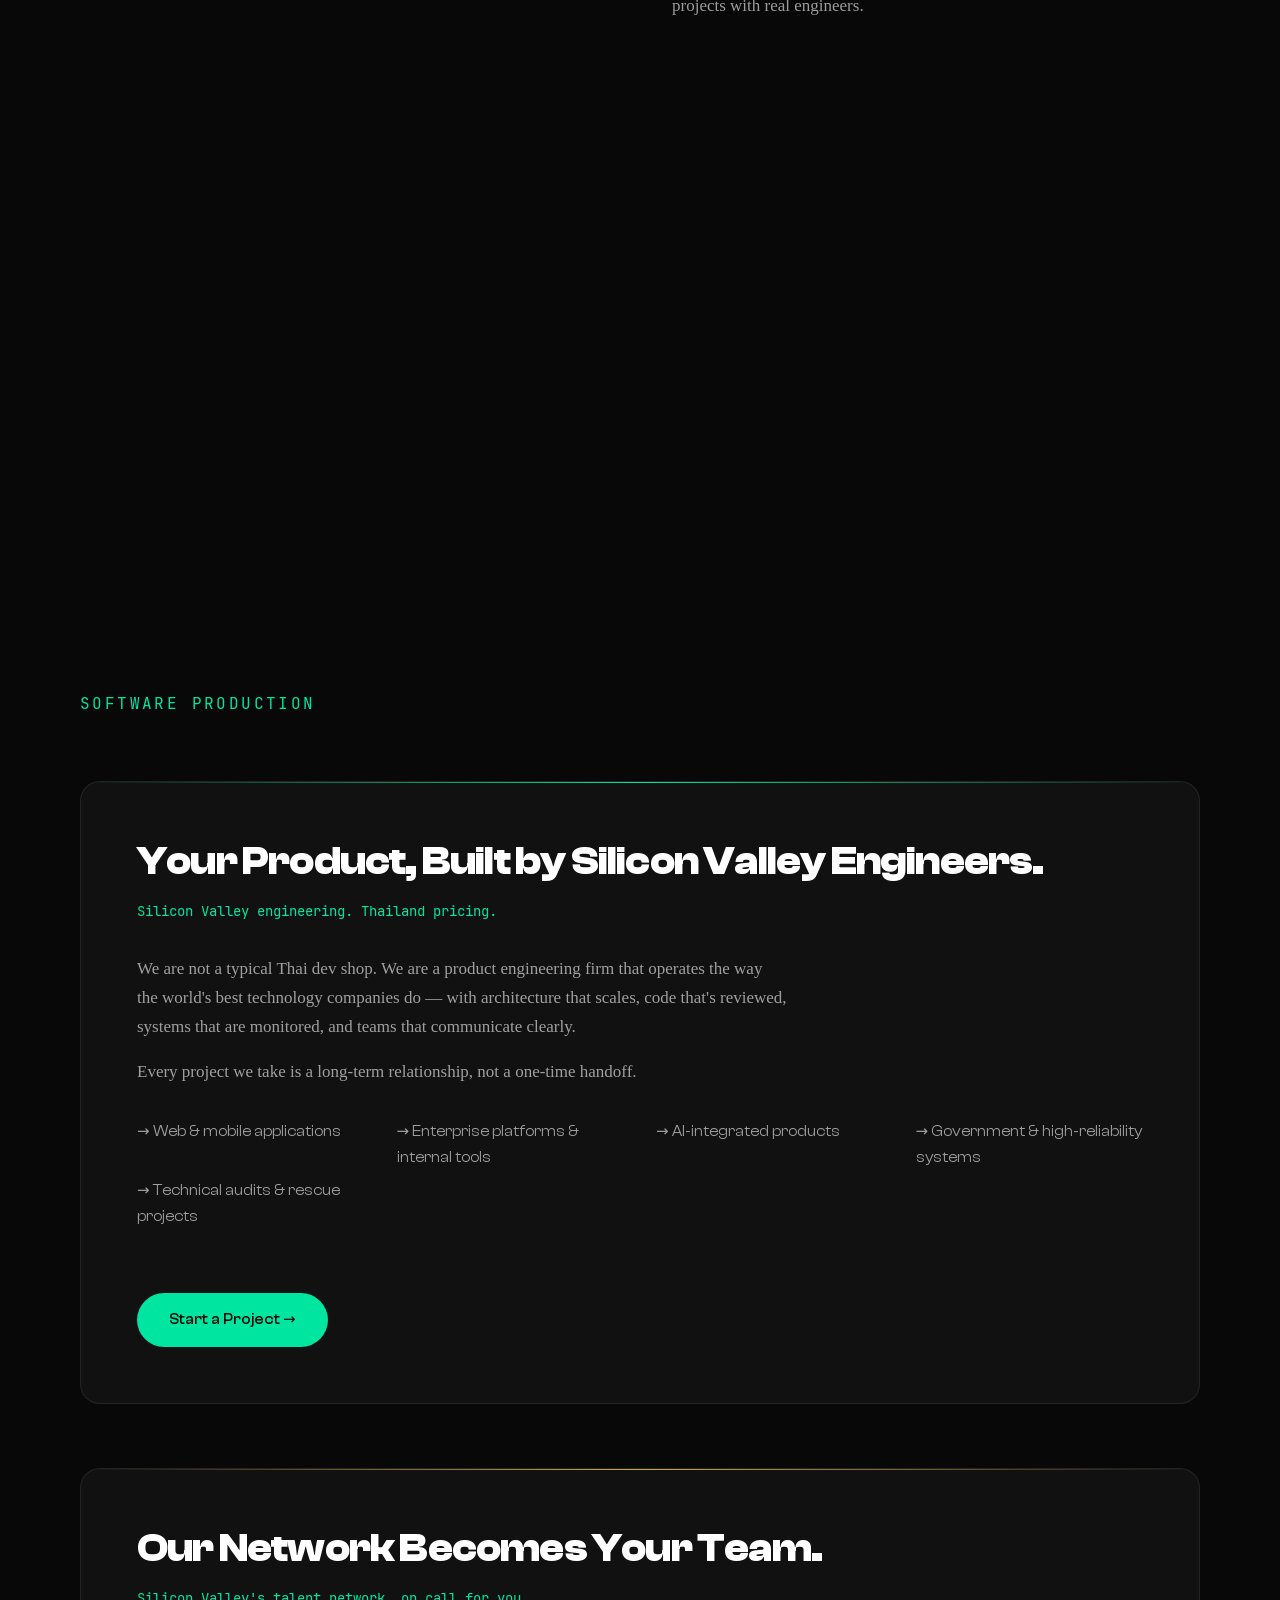
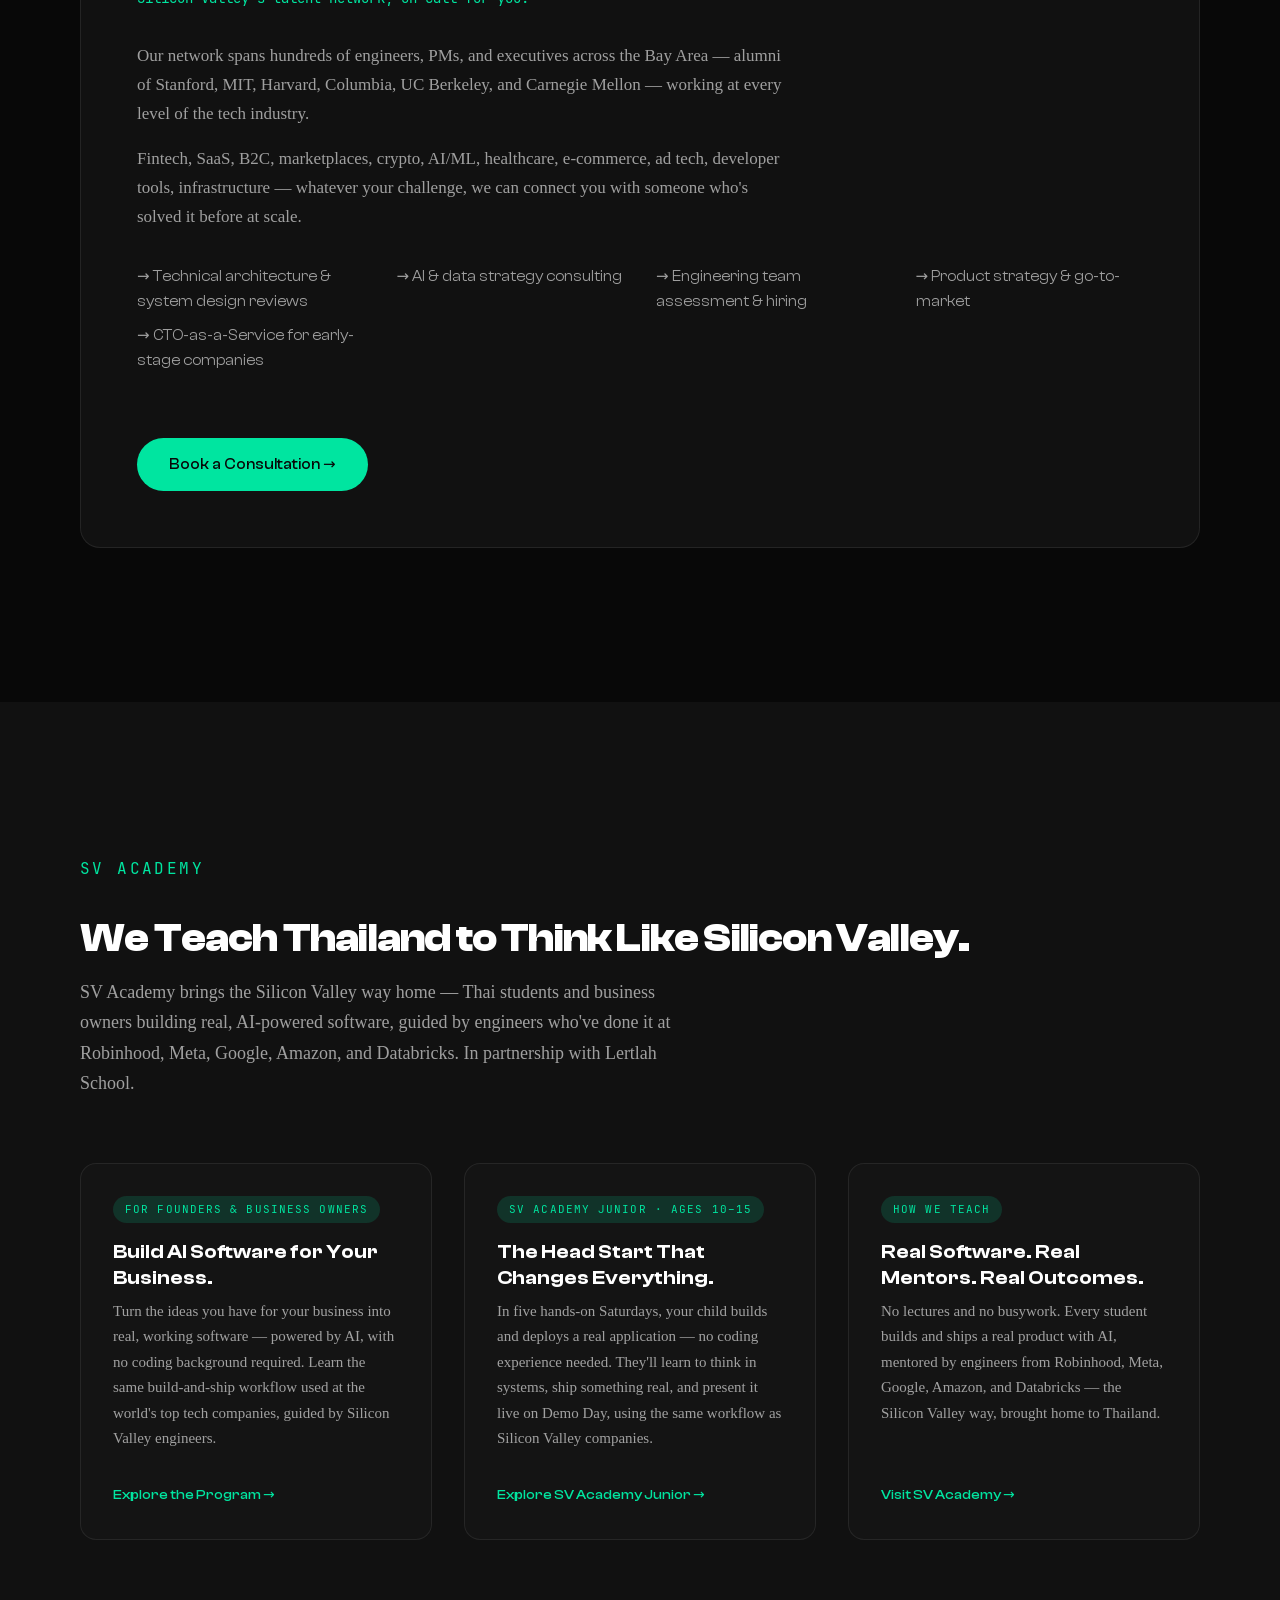
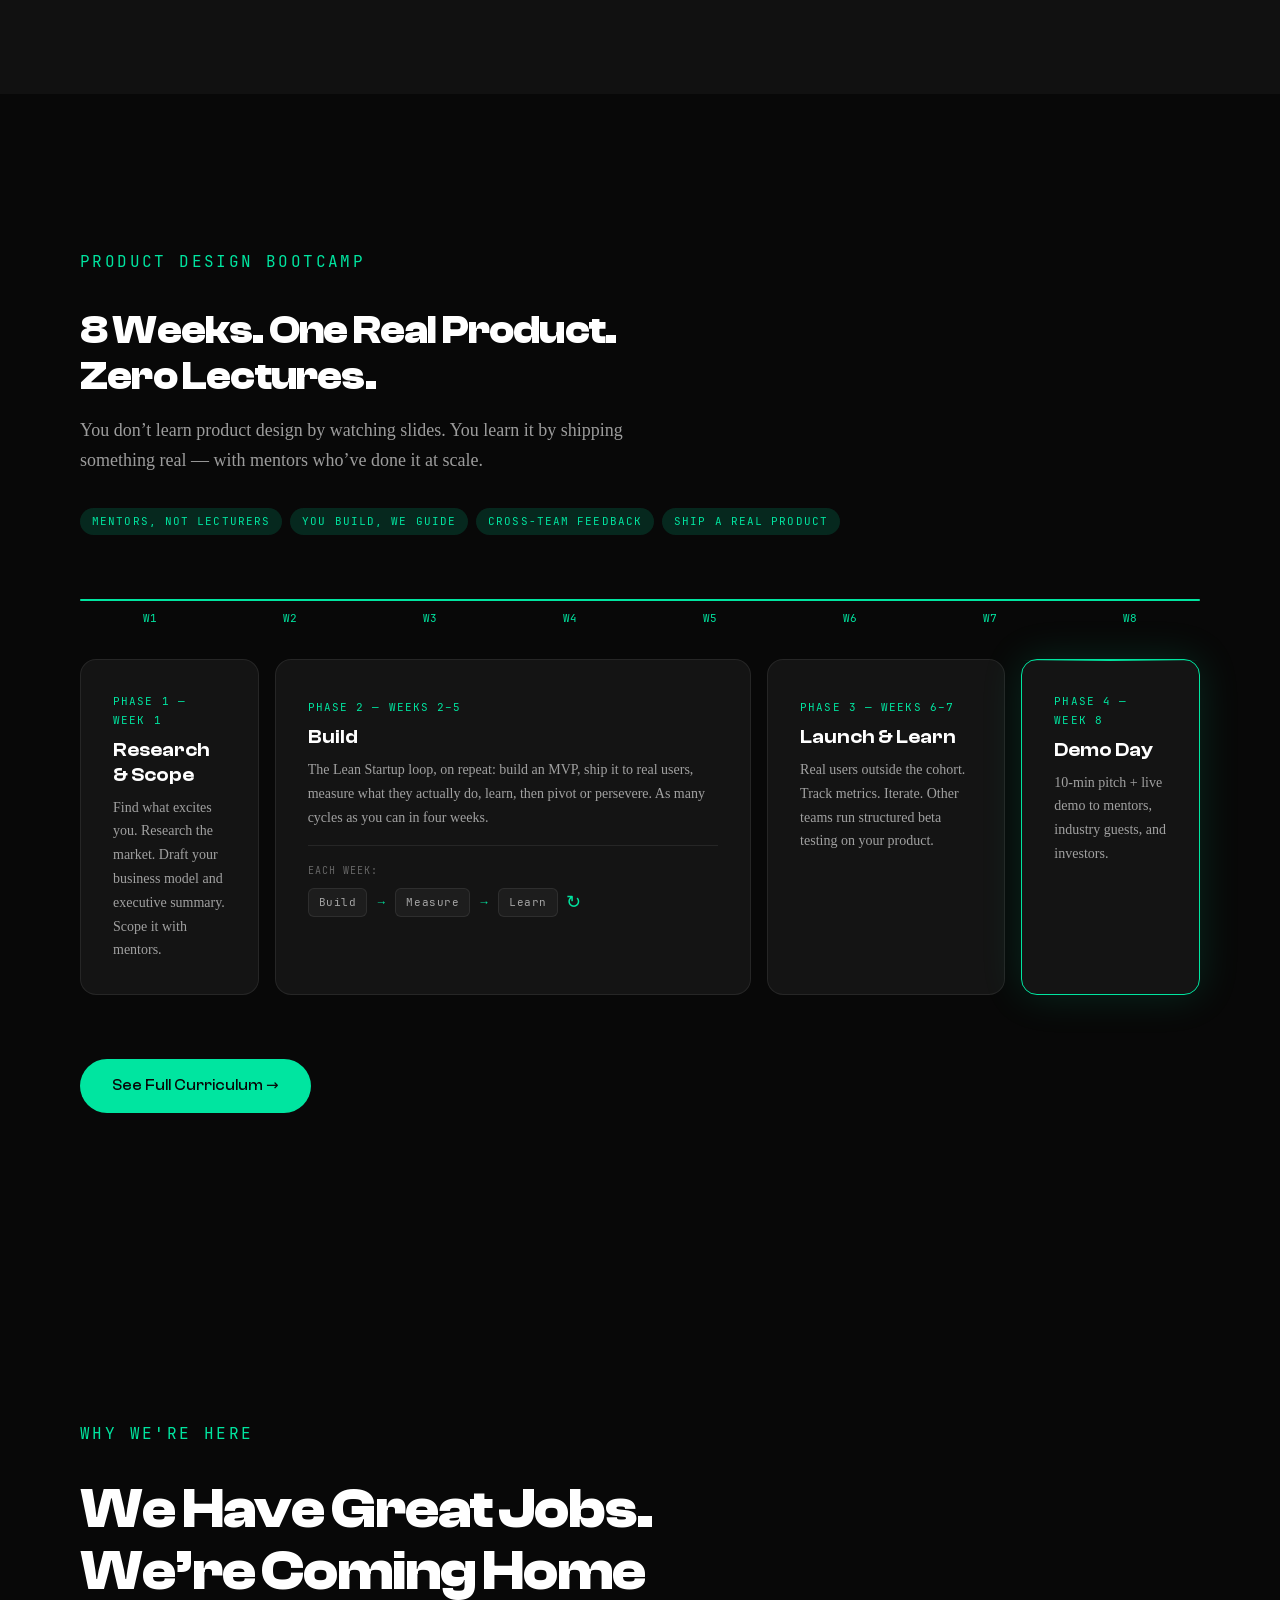
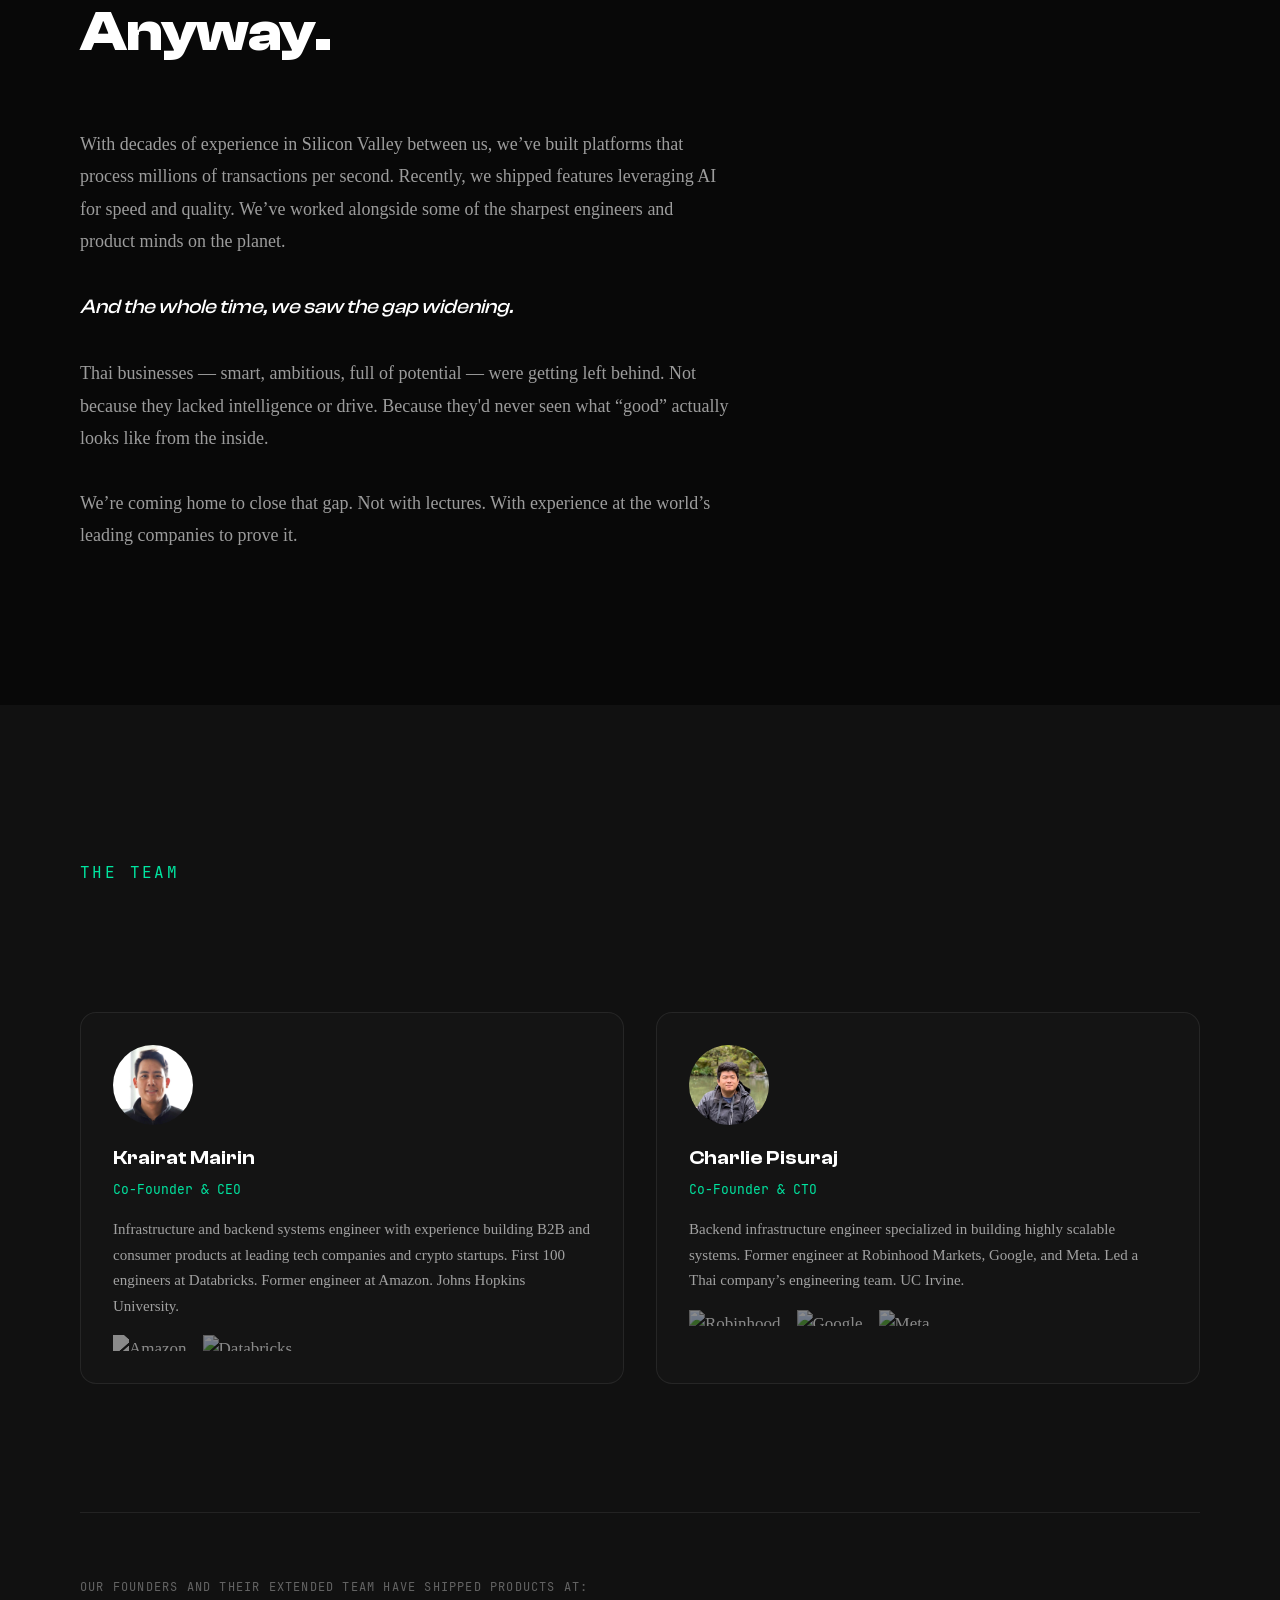
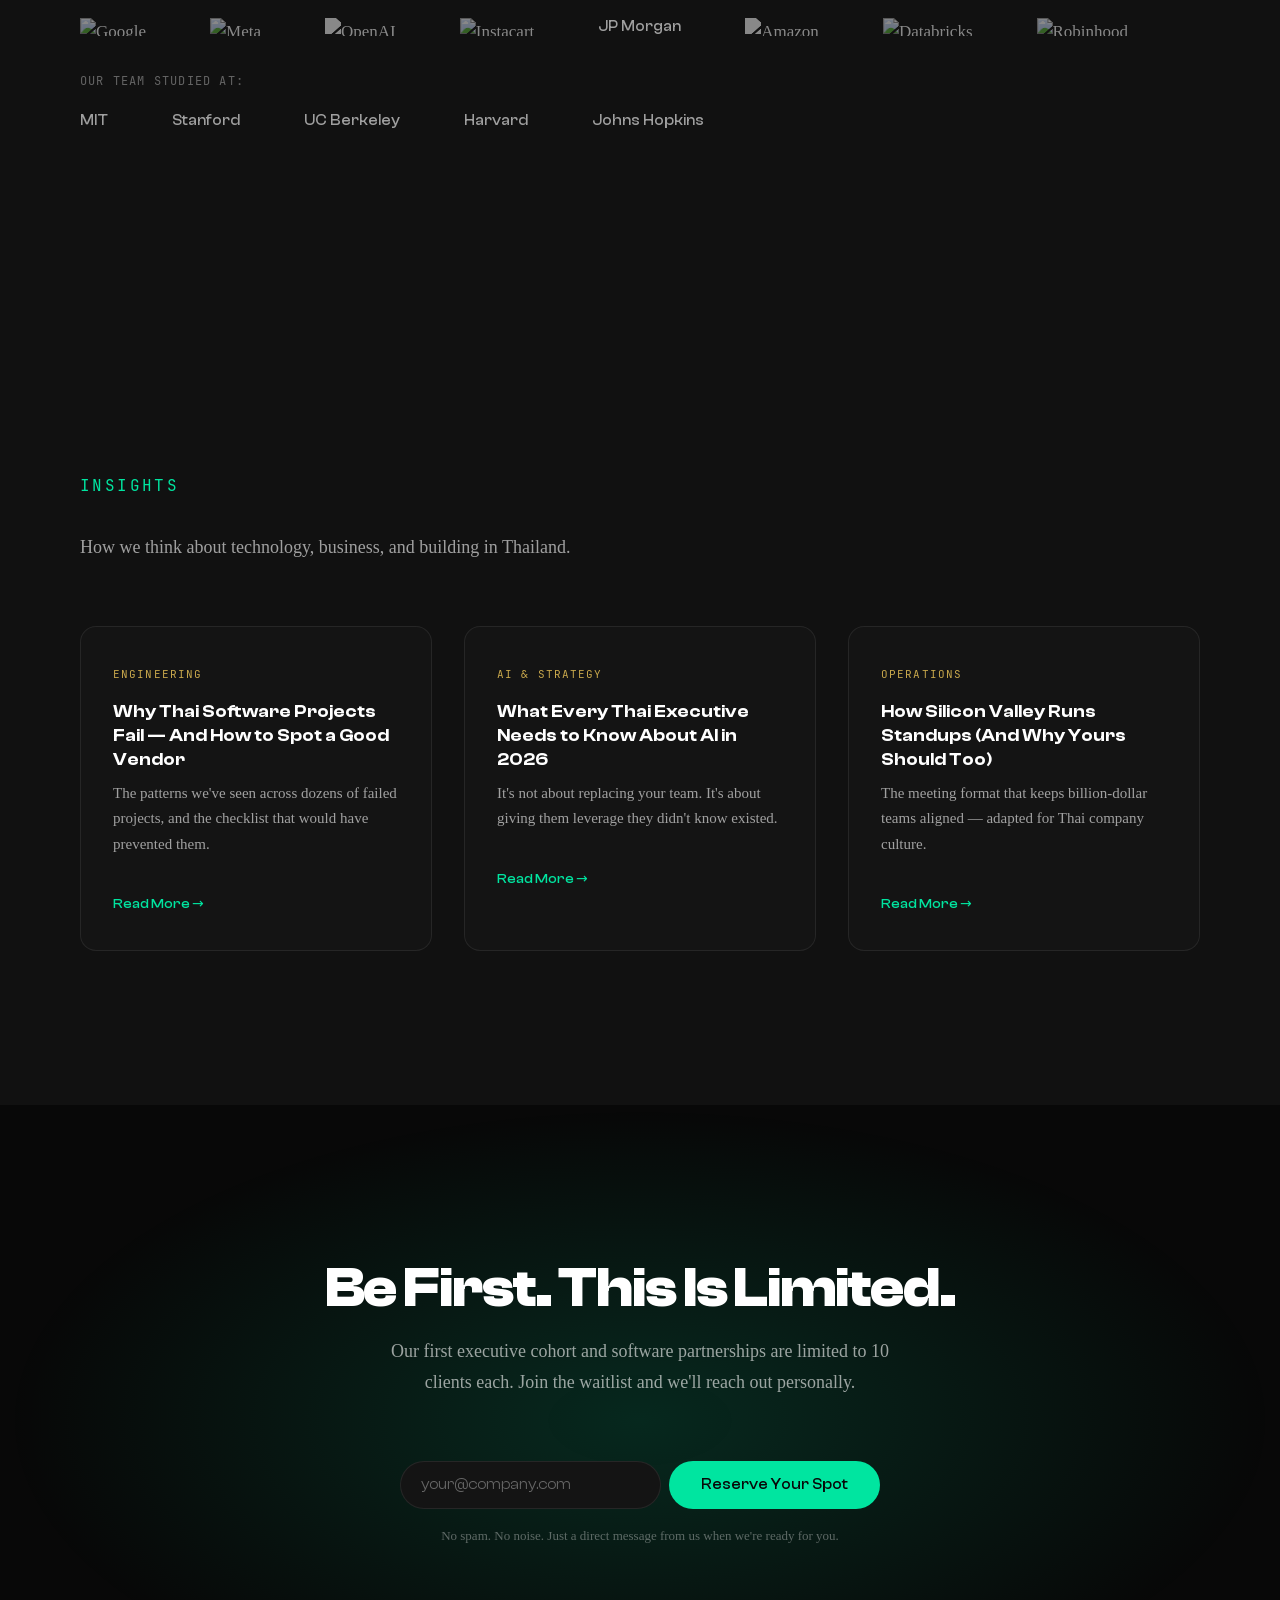
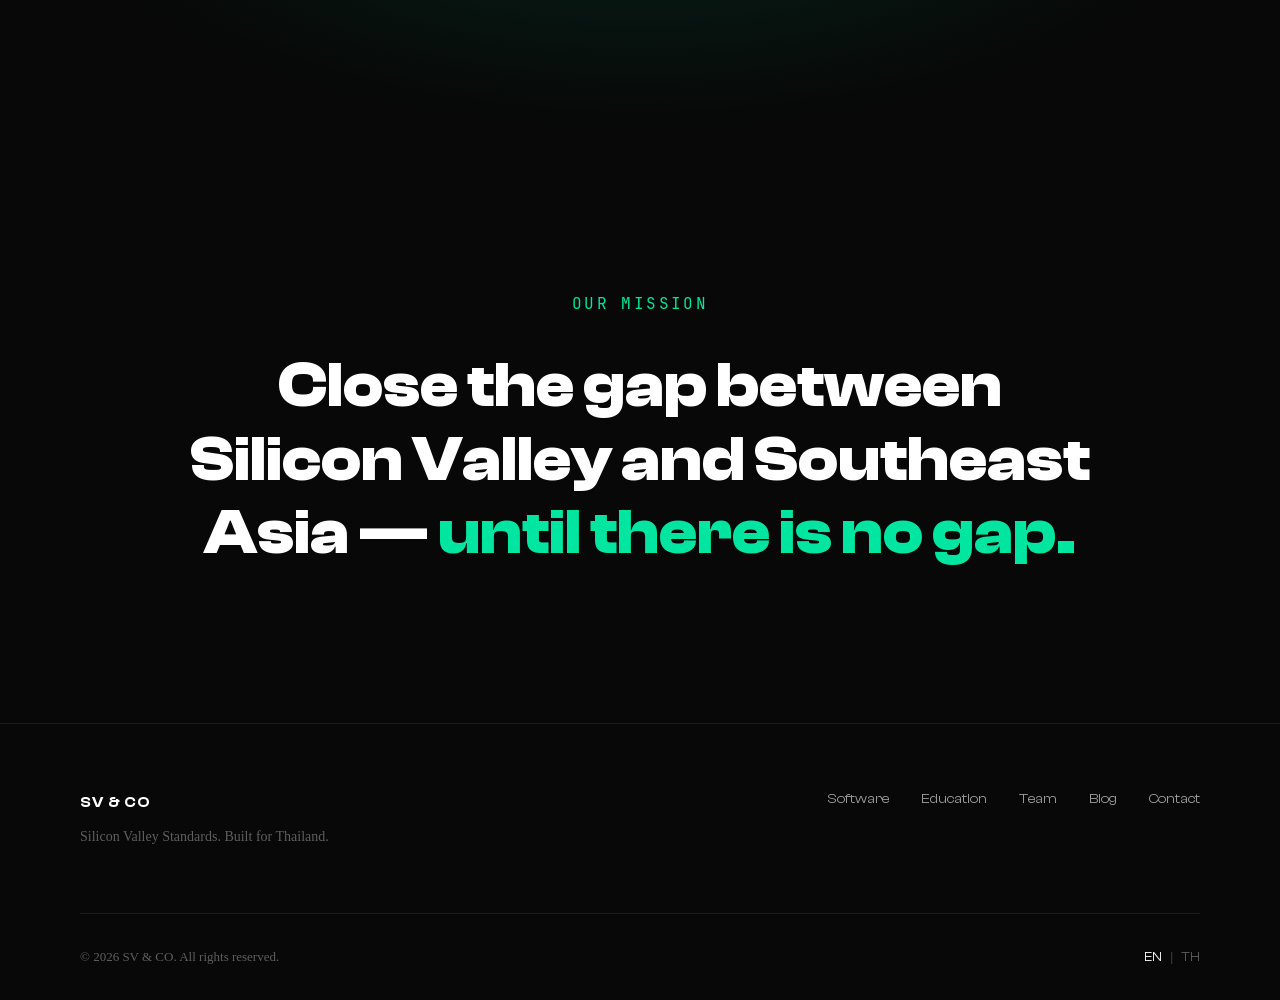
==== commit 5df02afa: "Education: align section with SV Academy, link cards to sv-academy.org - Two real programs (Founders" ====
--- a/index.html
+++ b/index.html
@@ -215,49 +215,46 @@
     <!-- ========== EDUCATION ACADEMY ========== -->
     <section class="education" id="education">
       <div class="container">
-        <span class="section-label reveal" data-i18n="education.label">Education Academy</span>
+        <span class="section-label reveal" data-i18n="education.label">SV Academy</span>
         <h2 class="education__title reveal" data-i18n="education.title">We Teach Thailand to Think Like Silicon Valley.</h2>
         <p class="education__subtitle reveal" data-i18n="education.subtitle">
-          The most powerful thing we can give Thailand isn't code.
-          It's the mindset, the methods, and the standards that the world's
-          best technology companies run on.
+          SV Academy brings the Silicon Valley way home &mdash; Thai students and business
+          owners building real, AI-powered software, guided by engineers who've done it at
+          Robinhood, Meta, Google, Amazon, and Databricks. In partnership with Lertlah School.
         </p>
         <div class="education__grid">
 
           <div class="education__card reveal">
-            <span class="education__tag" data-i18n="education.exec.tag">For Executives &amp; Business Owners</span>
-            <h3 class="education__card-title" data-i18n="education.exec.title">Lead Technology. Don't Just Buy It.</h3>
+            <span class="education__tag" data-i18n="education.exec.tag">For Founders &amp; Business Owners</span>
+            <h3 class="education__card-title" data-i18n="education.exec.title">Build AI Software for Your Business.</h3>
             <p class="education__card-body" data-i18n="education.exec.body">
-              Learn to build, manage, and evaluate IT teams with Silicon Valley standards.
-              Understand AI strategy, make data-driven decisions, and run your company with
-              the operational efficiency of a world-class tech company &mdash; without writing
-              a single line of code.
-            </p>
-            <a href="#cta" class="education__link" data-i18n="education.exec.link">Join Waitlist &rarr;</a>
+              Turn the ideas you have for your business into real, working software &mdash;
+              powered by AI, with no coding background required. Learn the same build-and-ship
+              workflow used at the world's top tech companies, guided by Silicon Valley engineers.
+            </p>
+            <a href="https://sv-academy.org" class="education__link" target="_blank" rel="noopener" data-i18n="education.exec.link">Explore the Program &rarr;</a>
           </div>
 
           <div class="education__card reveal">
-            <span class="education__tag" data-i18n="education.career.tag">For Career Changers</span>
-            <h3 class="education__card-title" data-i18n="education.career.title">Build With AI. Get Hired.</h3>
-            <p class="education__card-body" data-i18n="education.career.body">
-              The tech industry's biggest shift is happening right now &mdash; and it's creating
-              opportunities for people who know how to build with AI. We don't just teach you
-              to code. We teach you to ship, to think in systems, and to stand out in a market
-              that's hungry for builders.
-            </p>
-            <a href="#cta" class="education__link" data-i18n="education.career.link">Join Waitlist &rarr;</a>
-          </div>
-
-          <div class="education__card reveal">
-            <span class="education__tag" data-i18n="education.kids.tag">For Kids &amp; Teens (ages 8&ndash;18)</span>
+            <span class="education__tag" data-i18n="education.kids.tag">SV Academy Junior &middot; Ages 10&ndash;15</span>
             <h3 class="education__card-title" data-i18n="education.kids.title">The Head Start That Changes Everything.</h3>
             <p class="education__card-body" data-i18n="education.kids.body">
-              While other kids are memorizing textbooks, yours will be building real projects,
-              thinking in systems, and developing the problem-solving instincts that top
-              universities and Silicon Valley companies look for. Whether they land at Stanford
-              or lead a team at a Thai tech unicorn &mdash; it starts here.
-            </p>
-            <a href="#cta" class="education__link" data-i18n="education.kids.link">Learn More &rarr;</a>
+              In five hands-on Saturdays, your child builds and deploys a real application &mdash;
+              no coding experience needed. They'll learn to think in systems, ship something real,
+              and present it live on Demo Day, using the same workflow as Silicon Valley companies.
+            </p>
+            <a href="https://sv-academy.org" class="education__link" target="_blank" rel="noopener" data-i18n="education.kids.link">Explore SV Academy Junior &rarr;</a>
+          </div>
+
+          <div class="education__card reveal">
+            <span class="education__tag" data-i18n="education.about.tag">How We Teach</span>
+            <h3 class="education__card-title" data-i18n="education.about.title">Real Software. Real Mentors. Real Outcomes.</h3>
+            <p class="education__card-body" data-i18n="education.about.body">
+              No lectures and no busywork. Every student builds and ships a real product with AI,
+              mentored by engineers from Robinhood, Meta, Google, Amazon, and Databricks &mdash;
+              the Silicon Valley way, brought home to Thailand.
+            </p>
+            <a href="https://sv-academy.org" class="education__link" target="_blank" rel="noopener" data-i18n="education.about.link">Visit SV Academy &rarr;</a>
           </div>
 
         </div>
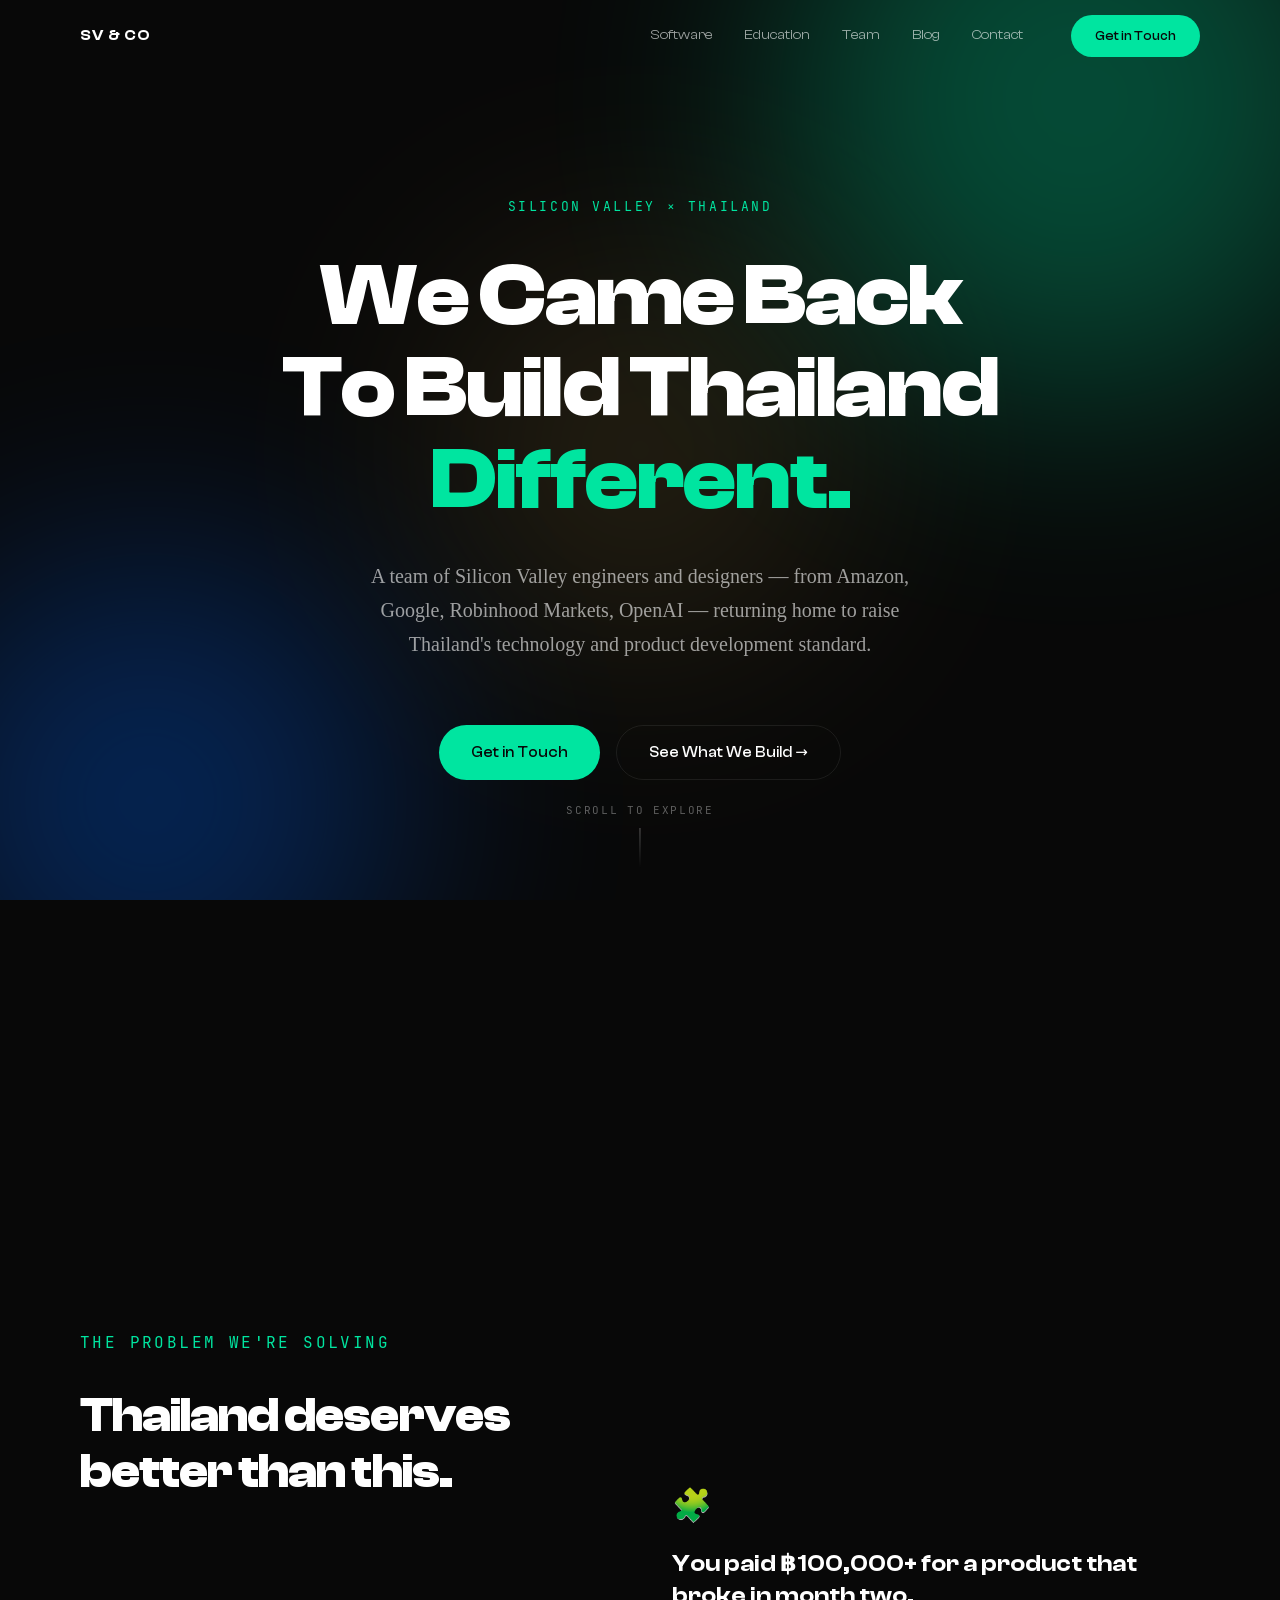
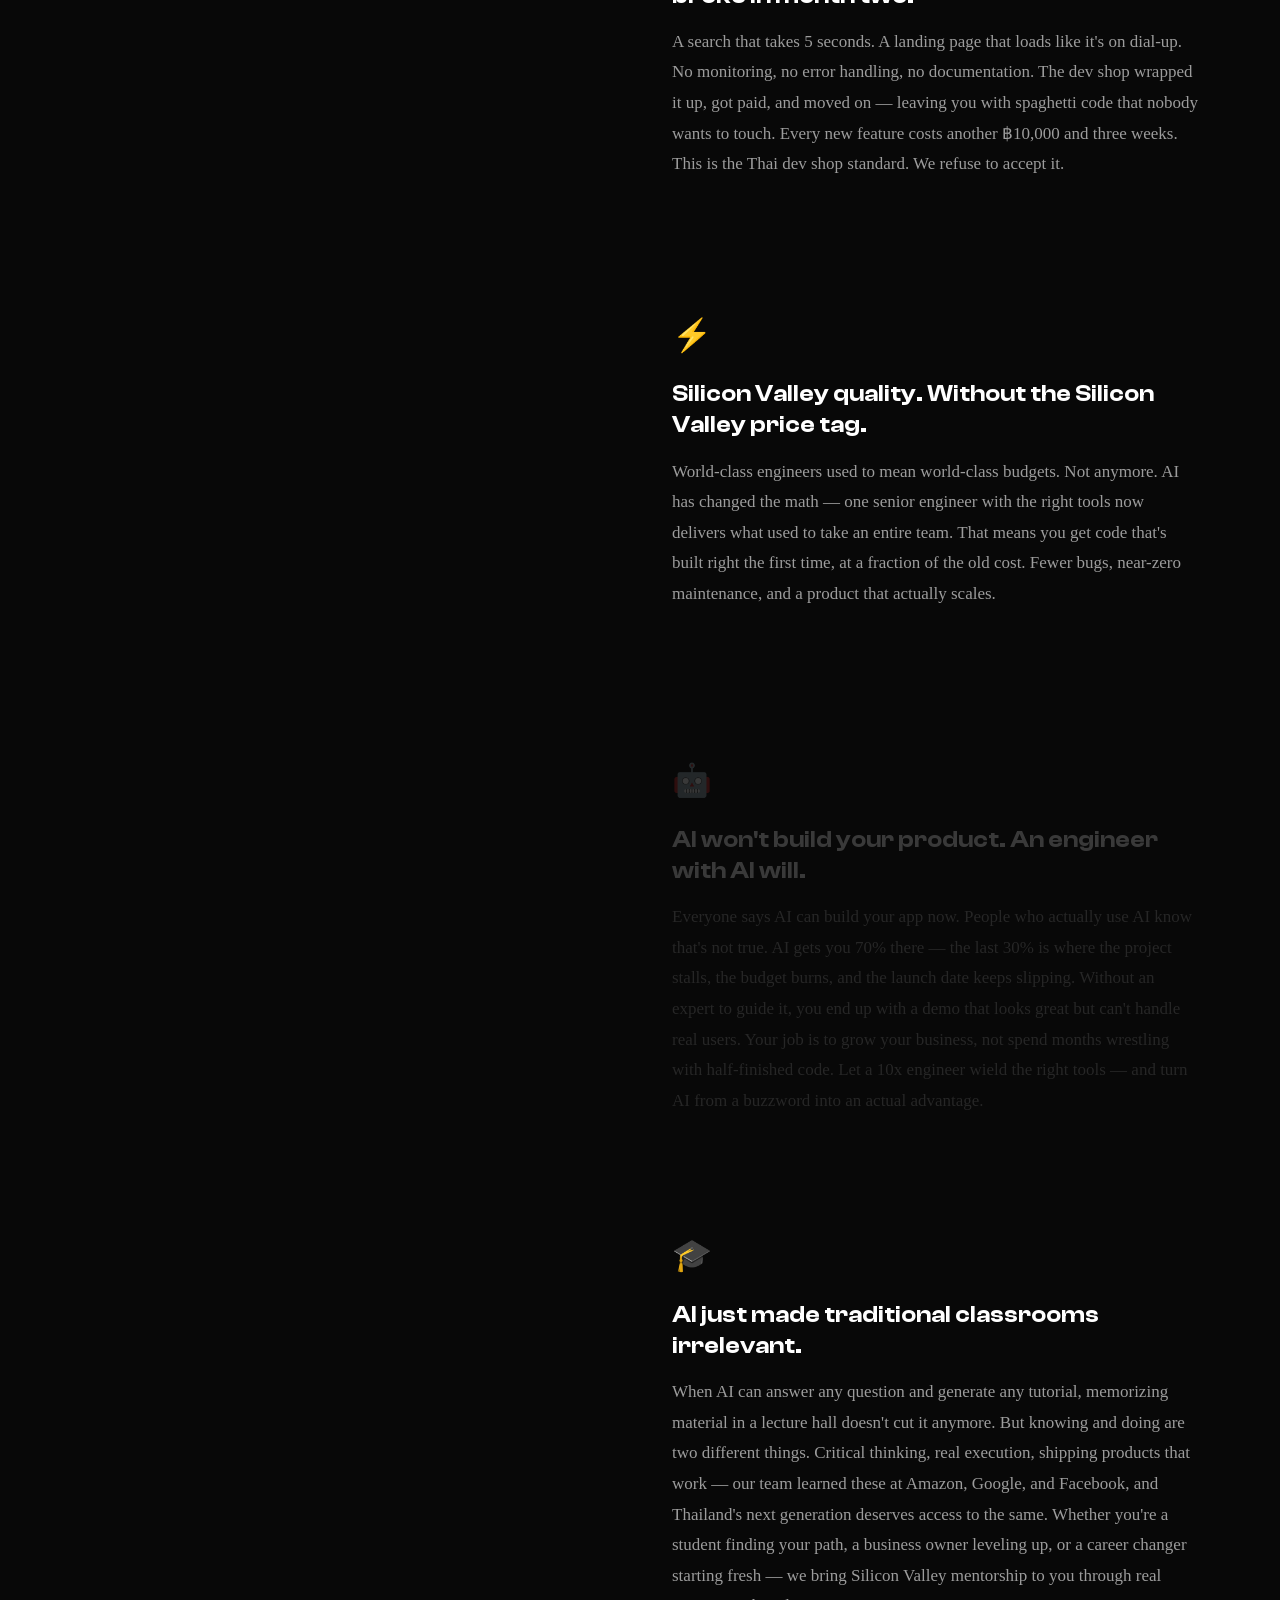
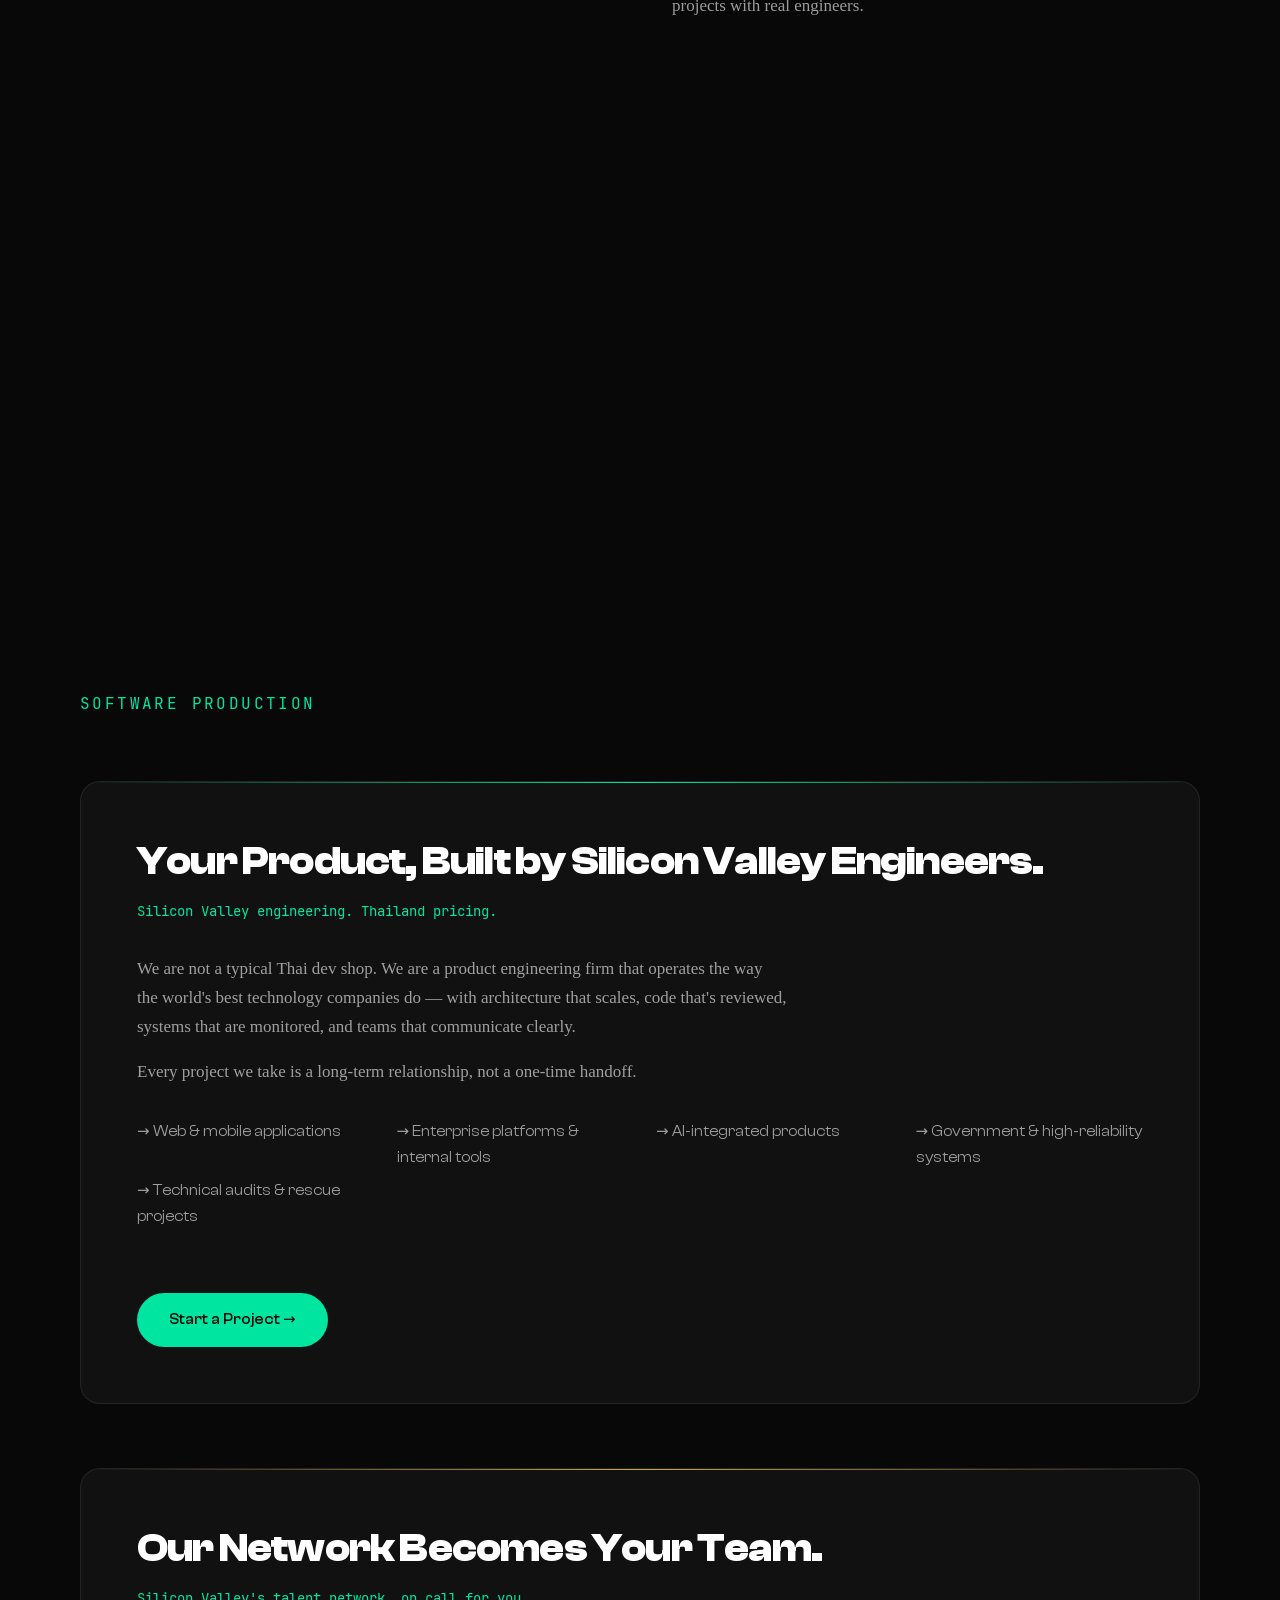
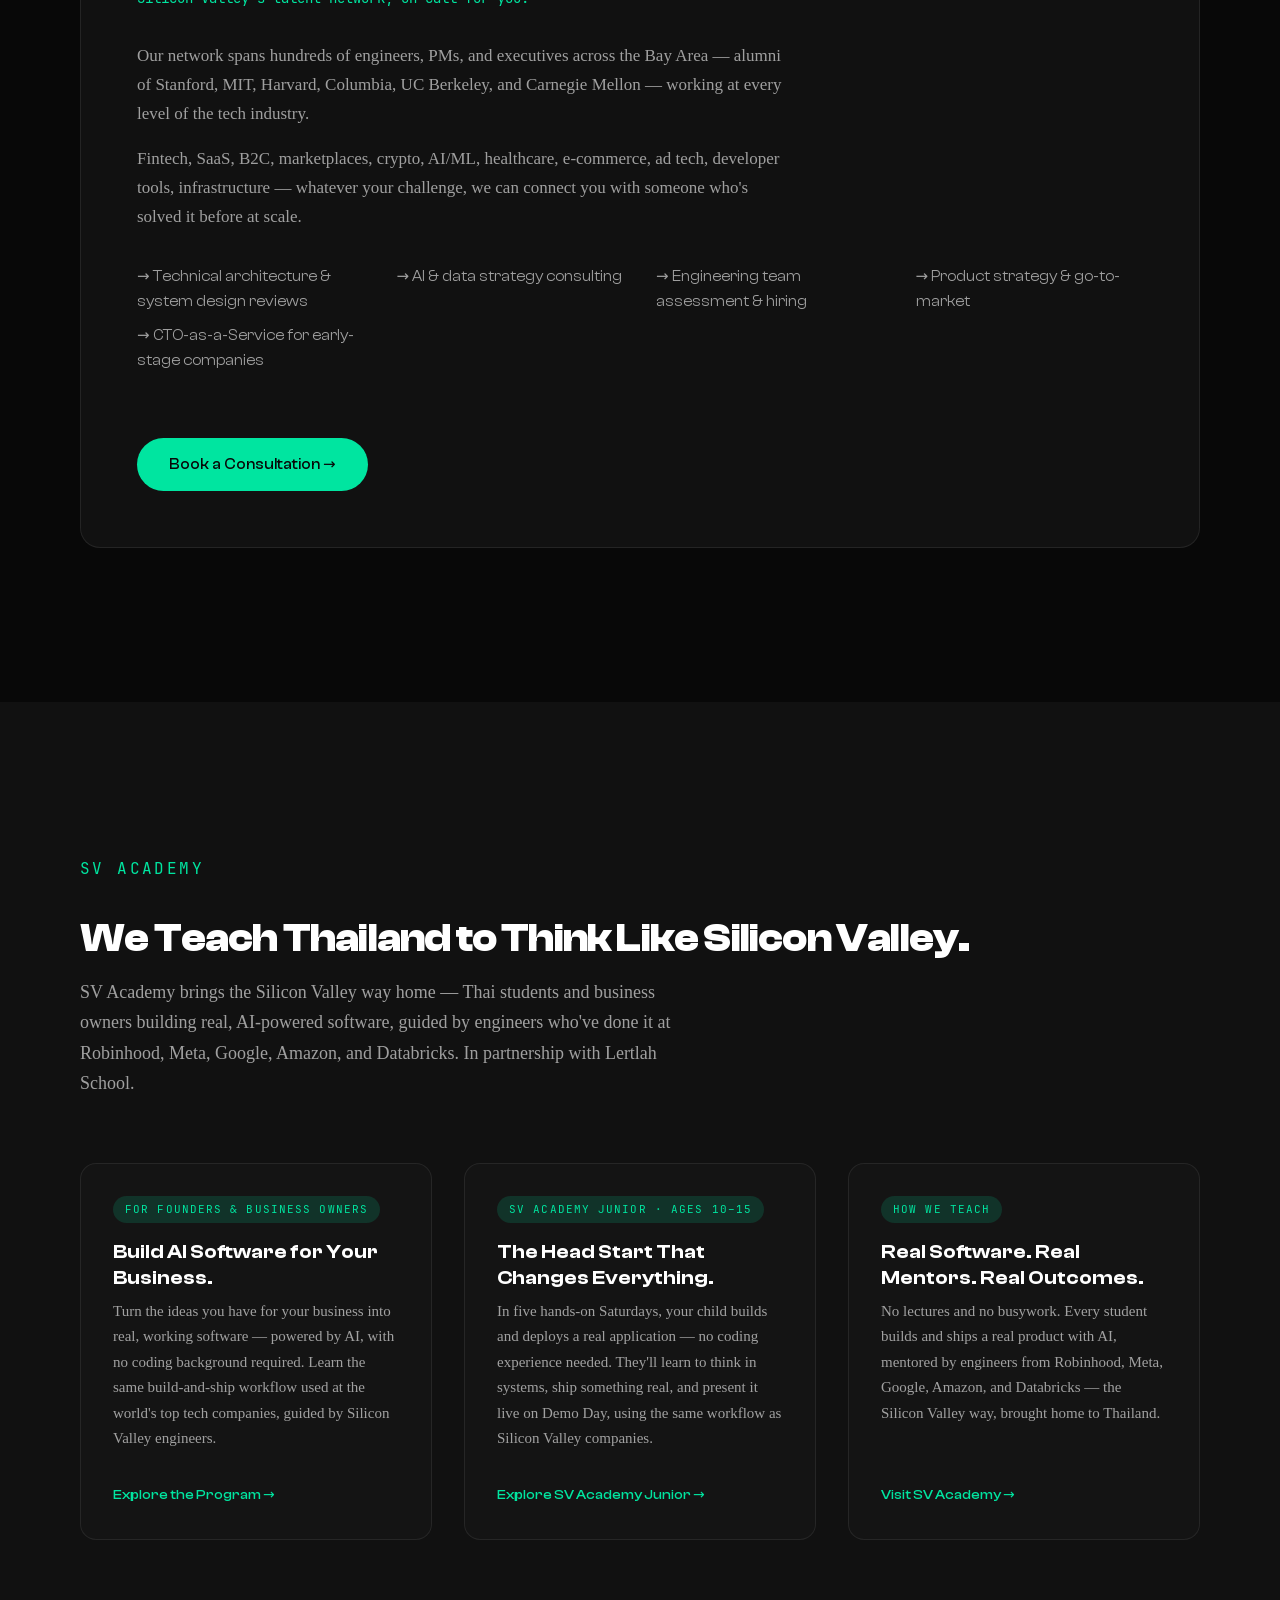
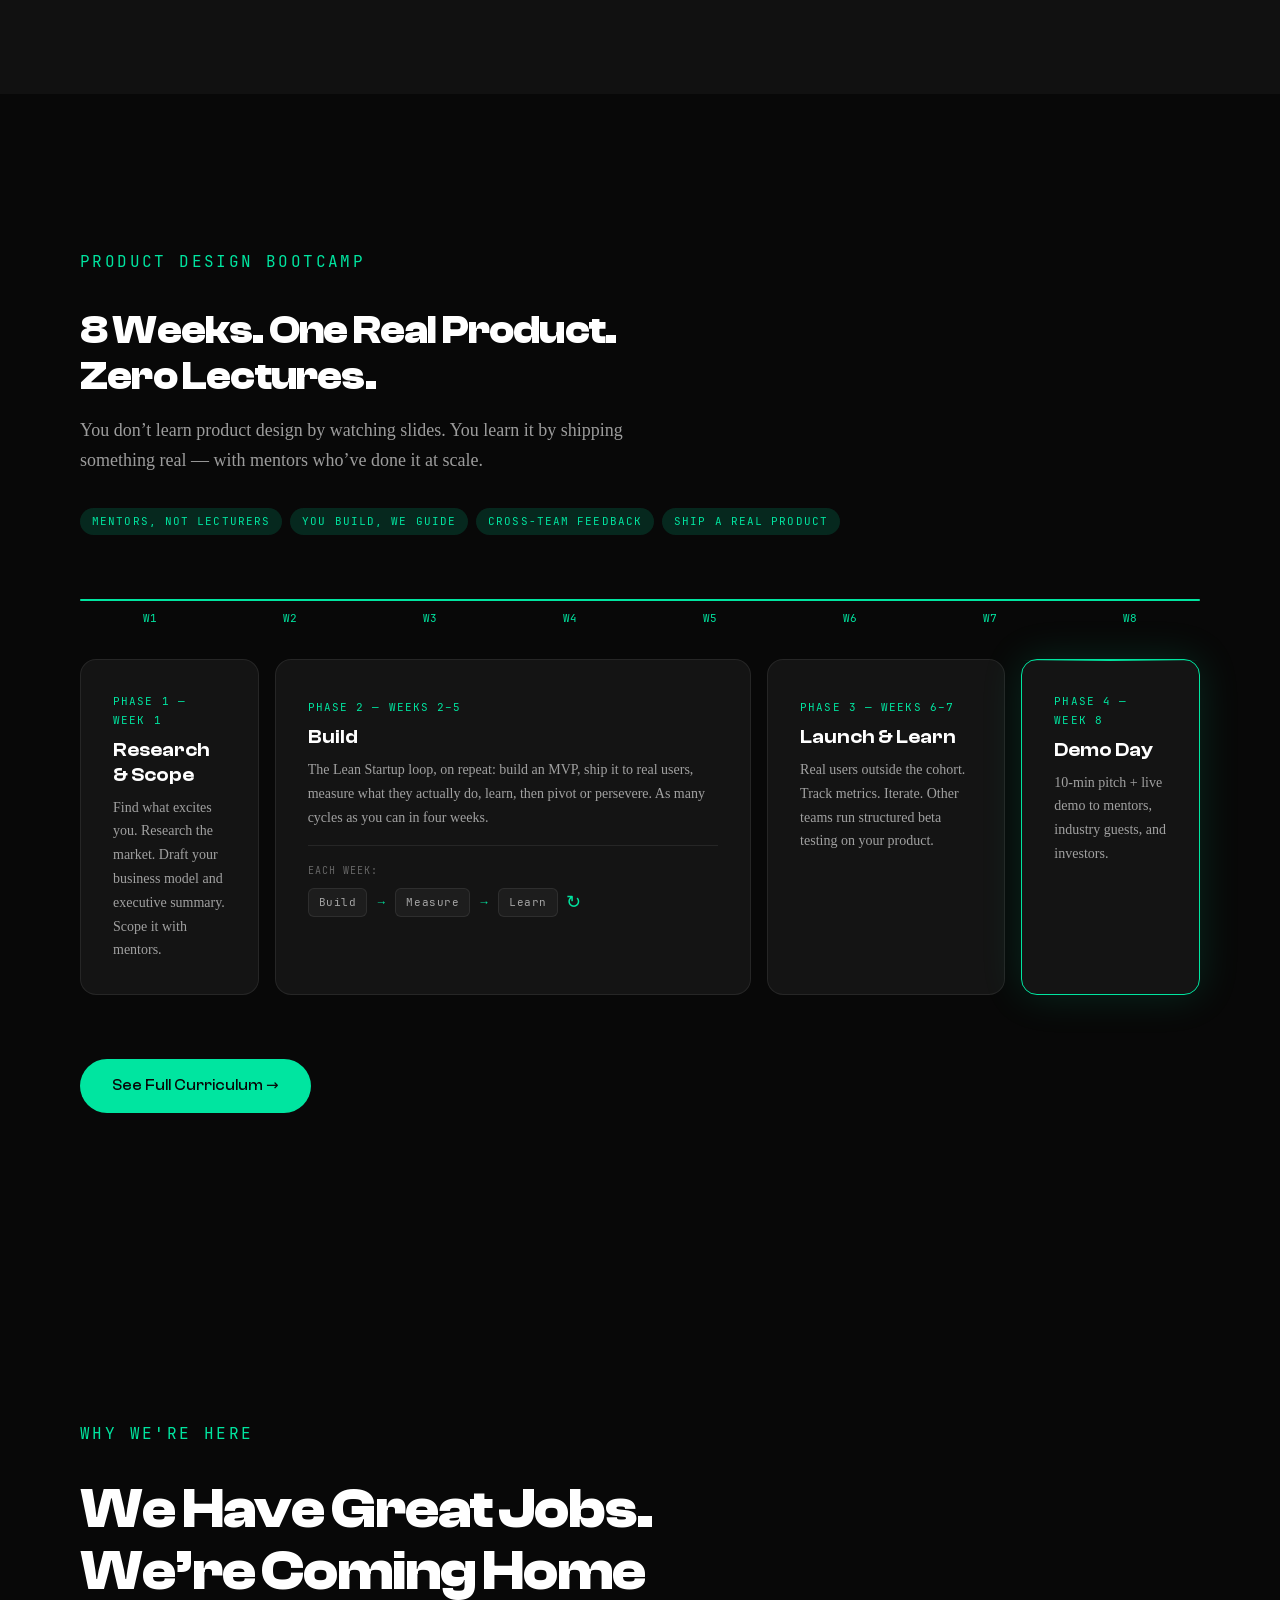
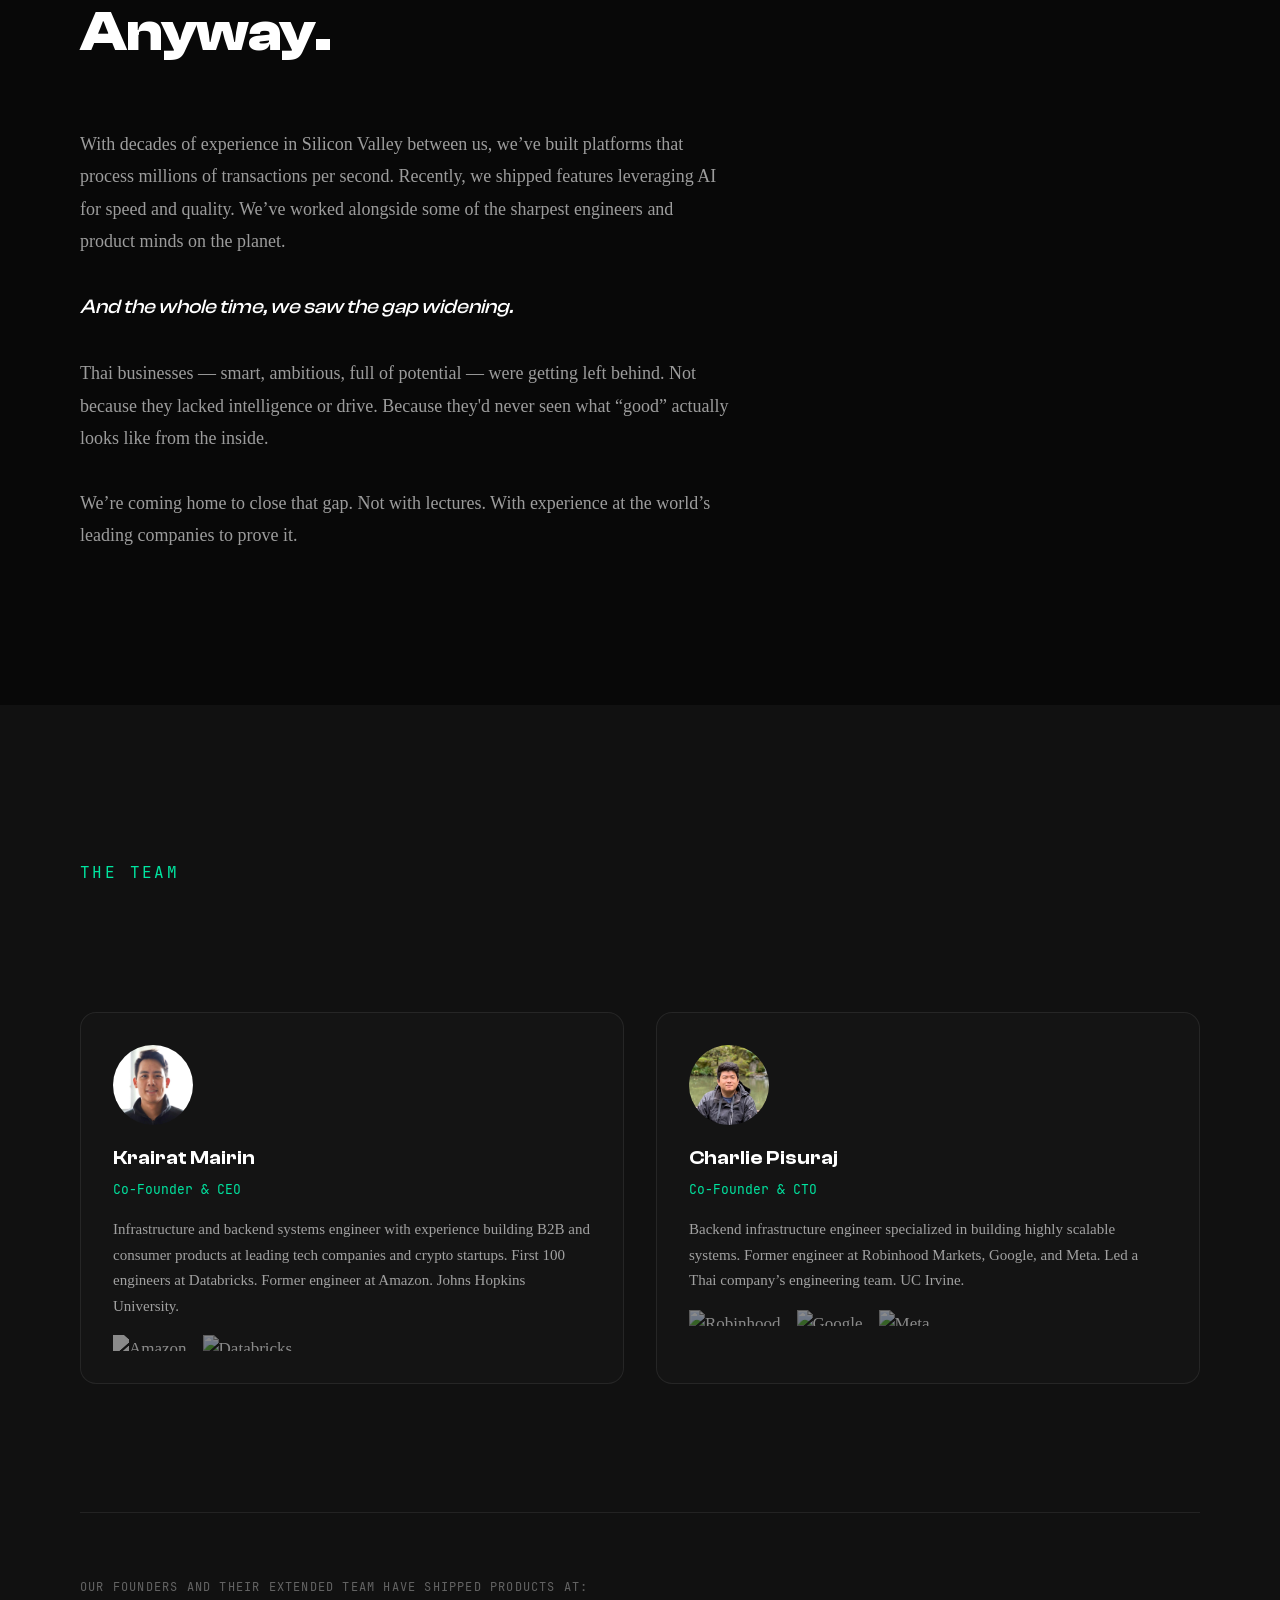
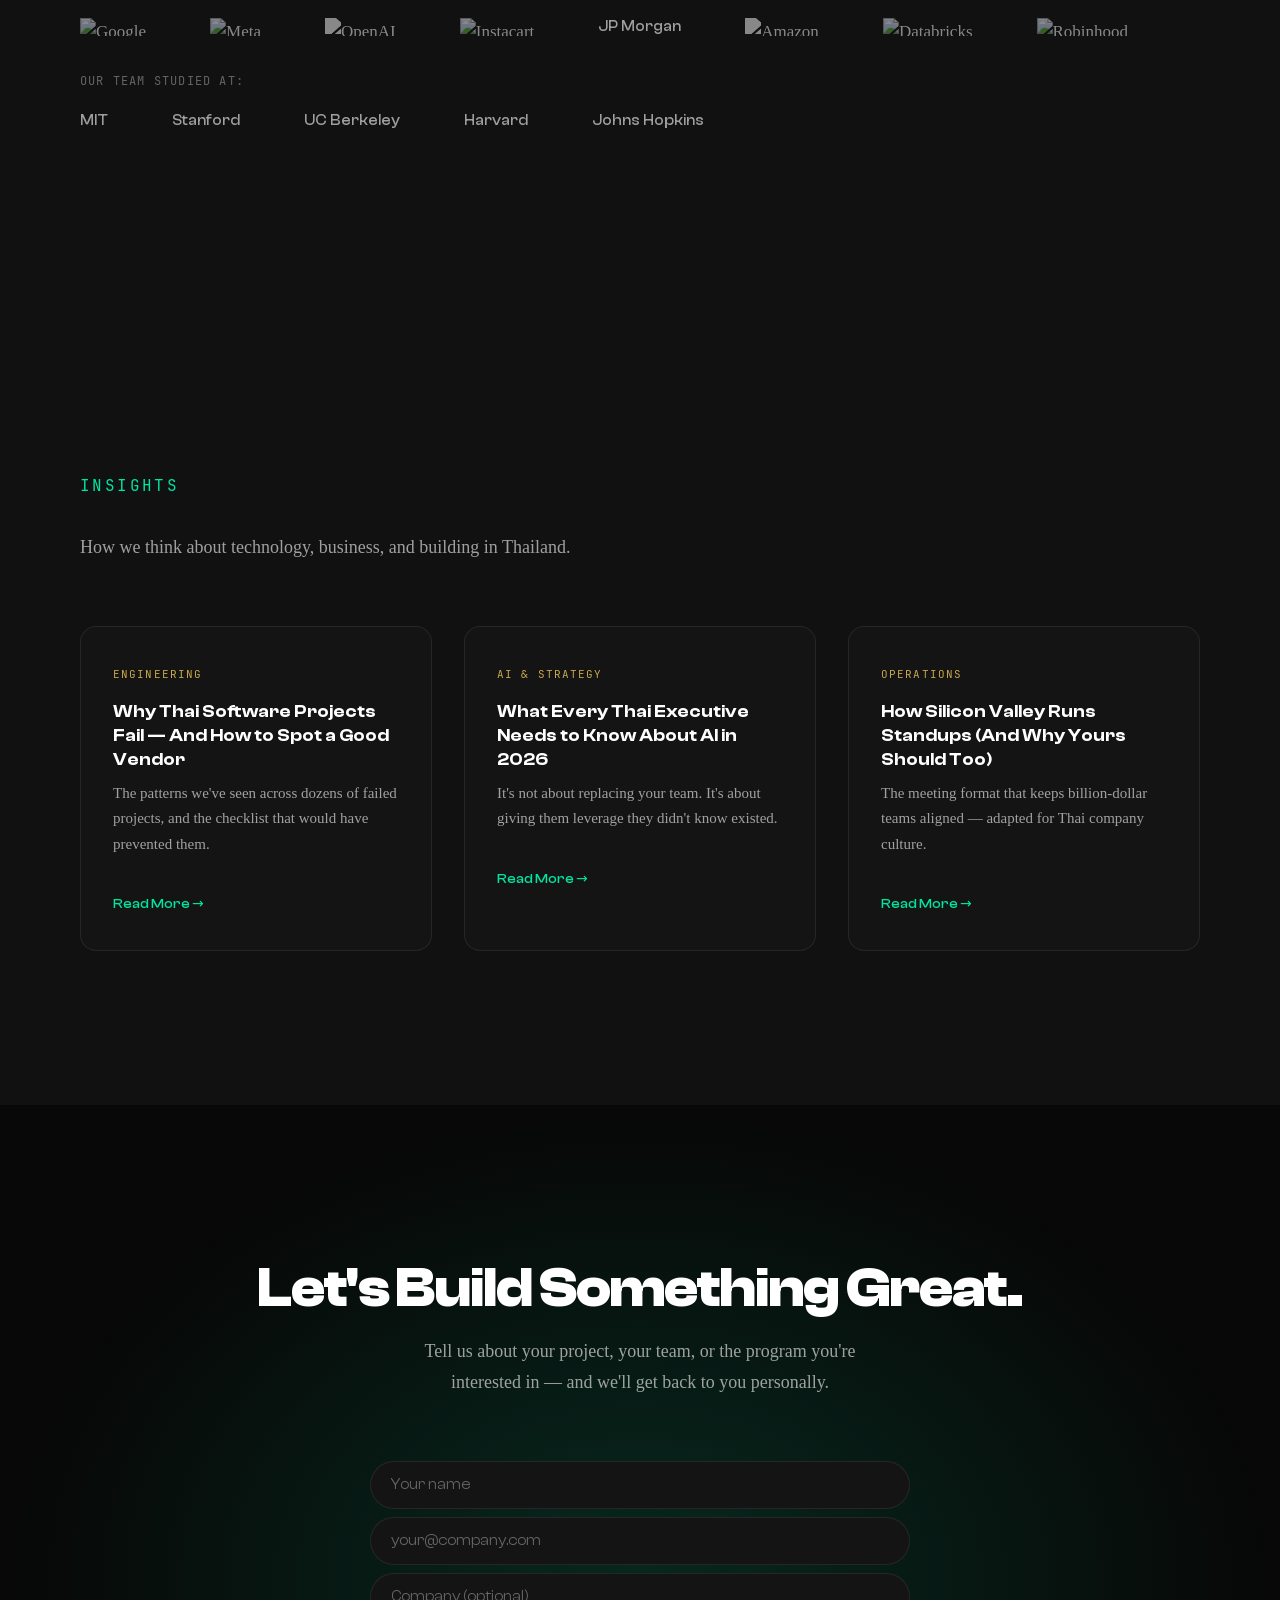
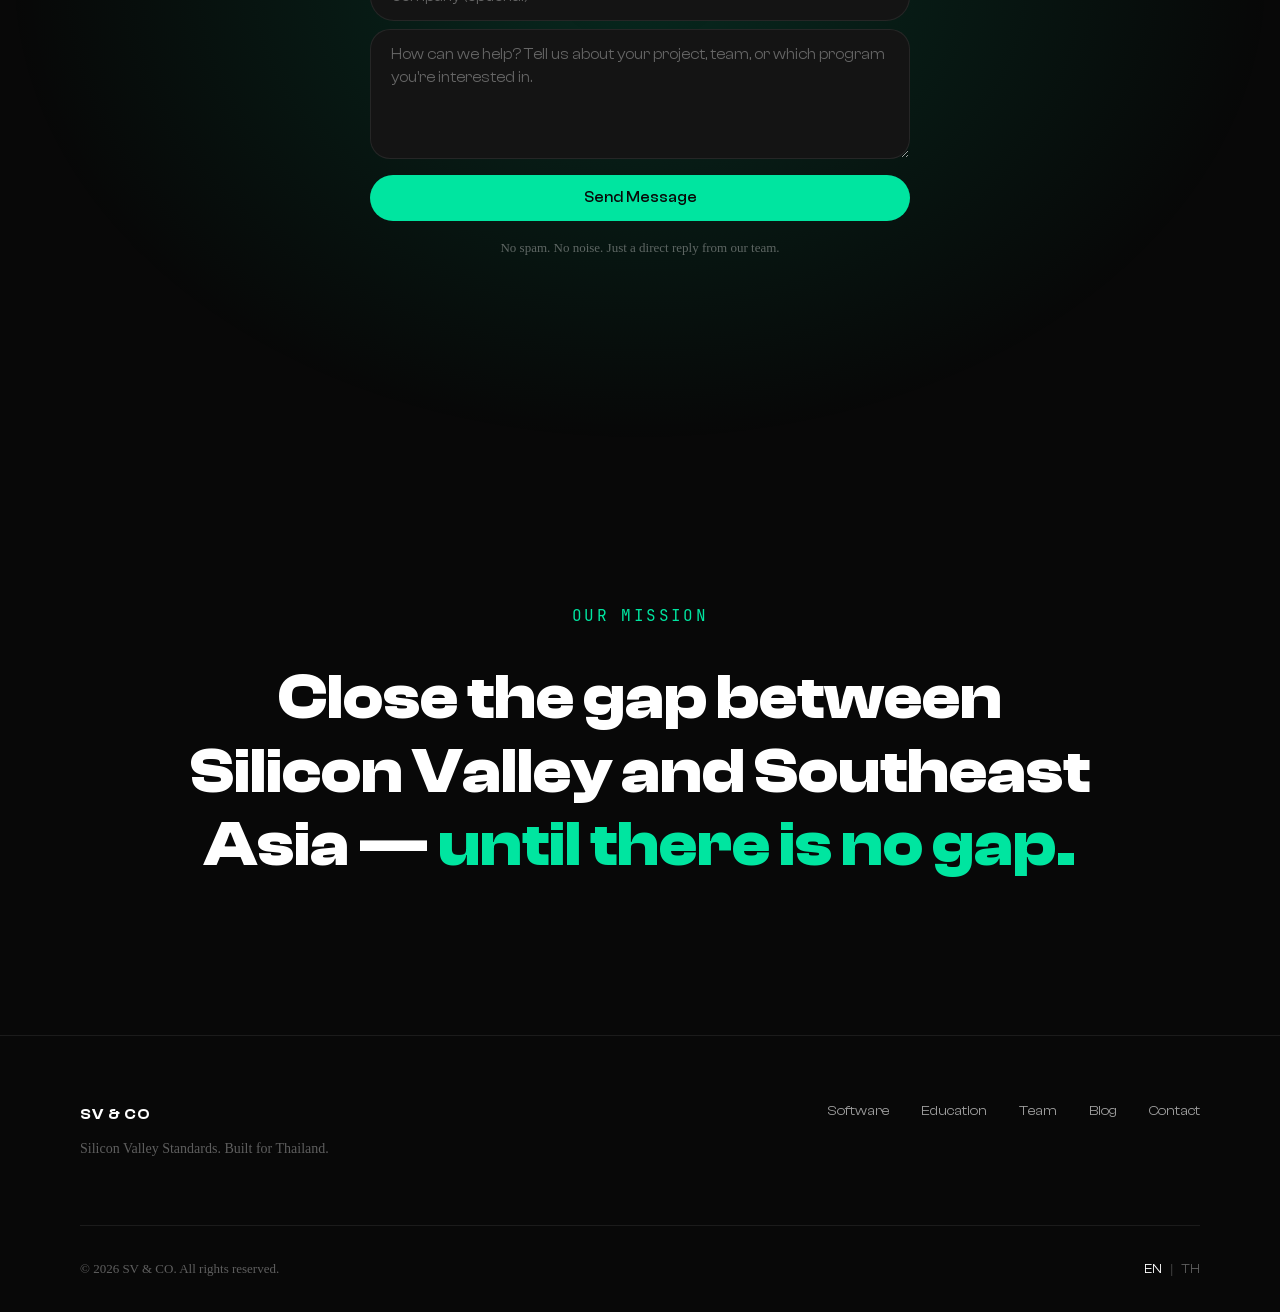
==== commit 40ddc9ee: "Contact: replace waitlist with Name/Email/Company/Message form -> Google Sheet - New stacked contact" ====
--- a/index.html
+++ b/index.html
@@ -56,7 +56,7 @@
         <a href="blog/" class="nav__link" data-i18n="nav.blog">Blog</a>
         <a href="#cta" class="nav__link" data-i18n="nav.contact">Contact</a>
       </nav>
-      <a href="#cta" class="nav__cta btn btn--primary" data-i18n="nav.cta">Join Waitlist</a>
+      <a href="#cta" class="nav__cta btn btn--primary" data-i18n="nav.cta">Get in Touch</a>
       <button class="nav__burger" id="nav-burger" aria-label="Toggle menu">
         <span></span>
         <span></span>
@@ -86,7 +86,7 @@
           Robinhood Markets, OpenAI &mdash; returning home to raise Thailand's technology and product development standard.
         </p>
         <div class="hero__ctas">
-          <a href="#cta" class="btn btn--primary" data-i18n="hero.cta.primary">Join the Waitlist</a>
+          <a href="#cta" class="btn btn--primary" data-i18n="hero.cta.primary">Get in Touch</a>
           <a href="#software" class="btn btn--ghost" data-i18n="hero.cta.secondary">See What We Build &rarr;</a>
         </div>
       </div>
@@ -469,25 +469,53 @@
       </div>
     </section>
 
-    <!-- ========== EMAIL WAITLIST CTA ========== -->
+    <!-- ========== CONTACT CTA ========== -->
     <section class="cta" id="cta">
       <div class="container">
-        <h2 class="cta__title reveal" data-i18n="cta.title">Be First. This Is Limited.</h2>
+        <h2 class="cta__title reveal" data-i18n="cta.title">Let's Build Something Great.</h2>
         <p class="cta__subtitle reveal" data-i18n="cta.subtitle">
-          Our first executive cohort and software partnerships are limited
-          to 10 clients each. Join the waitlist and we'll reach out personally.
+          Tell us about your project, your team, or the program you're interested in &mdash;
+          and we'll get back to you personally.
         </p>
-        <form class="cta__form reveal" id="waitlist-form">
+        <form class="cta__form cta__form--contact reveal" id="contact-form">
+          <input
+            type="text"
+            name="name"
+            class="cta__input"
+            placeholder="Your name"
+            required
+            aria-label="Name"
+            data-i18n-ph="cta.ph.name"
+          >
           <input
             type="email"
+            name="email"
             class="cta__input"
             placeholder="your@company.com"
             required
-            aria-label="Email address"
+            aria-label="Email"
+            data-i18n-ph="cta.ph.email"
           >
-          <button type="submit" class="btn btn--primary cta__btn" data-i18n="cta.button">Reserve Your Spot</button>
+          <input
+            type="text"
+            name="company"
+            class="cta__input"
+            placeholder="Company (optional)"
+            aria-label="Company"
+            data-i18n-ph="cta.ph.company"
+          >
+          <textarea
+            name="message"
+            class="cta__input cta__textarea"
+            placeholder="How can we help? Tell us about your project, team, or which program you're interested in."
+            rows="4"
+            required
+            aria-label="Message"
+            data-i18n-ph="cta.ph.message"
+          ></textarea>
+          <button type="submit" class="btn btn--primary cta__btn" data-i18n="cta.button">Send Message</button>
         </form>
-        <p class="cta__fine-print reveal" data-i18n="cta.fine_print">No spam. No noise. Just a direct message from us when we're ready for you.</p>
+        <p class="cta__fine-print reveal" data-i18n="cta.fine_print">No spam. No noise. Just a direct reply from our team.</p>
         <p class="cta__status" id="form-status" aria-live="polite"></p>
       </div>
     </section>
--- a/css/style.css
+++ b/css/style.css
@@ -1015,6 +1015,13 @@
   position: relative;
 }
 
+/* Multi-field contact form: stacked layout */
+.cta__form--contact {
+  flex-direction: column;
+  max-width: 540px;
+  text-align: left;
+}
+
 .cta__input {
   flex: 1;
   font-family: var(--font-display);
@@ -1026,6 +1033,24 @@
   color: var(--color-text);
   outline: none;
   transition: border-color var(--duration-fast);
+}
+
+/* In the stacked contact form, fields fill the width instead of growing vertically */
+.cta__form--contact .cta__input {
+  flex: none;
+  width: 100%;
+}
+
+.cta__textarea {
+  border-radius: 20px;
+  resize: vertical;
+  min-height: 130px;
+  line-height: 1.5;
+}
+
+.cta__form--contact .cta__btn {
+  width: 100%;
+  margin-top: var(--space-xs);
 }
 
 .cta__input:focus {
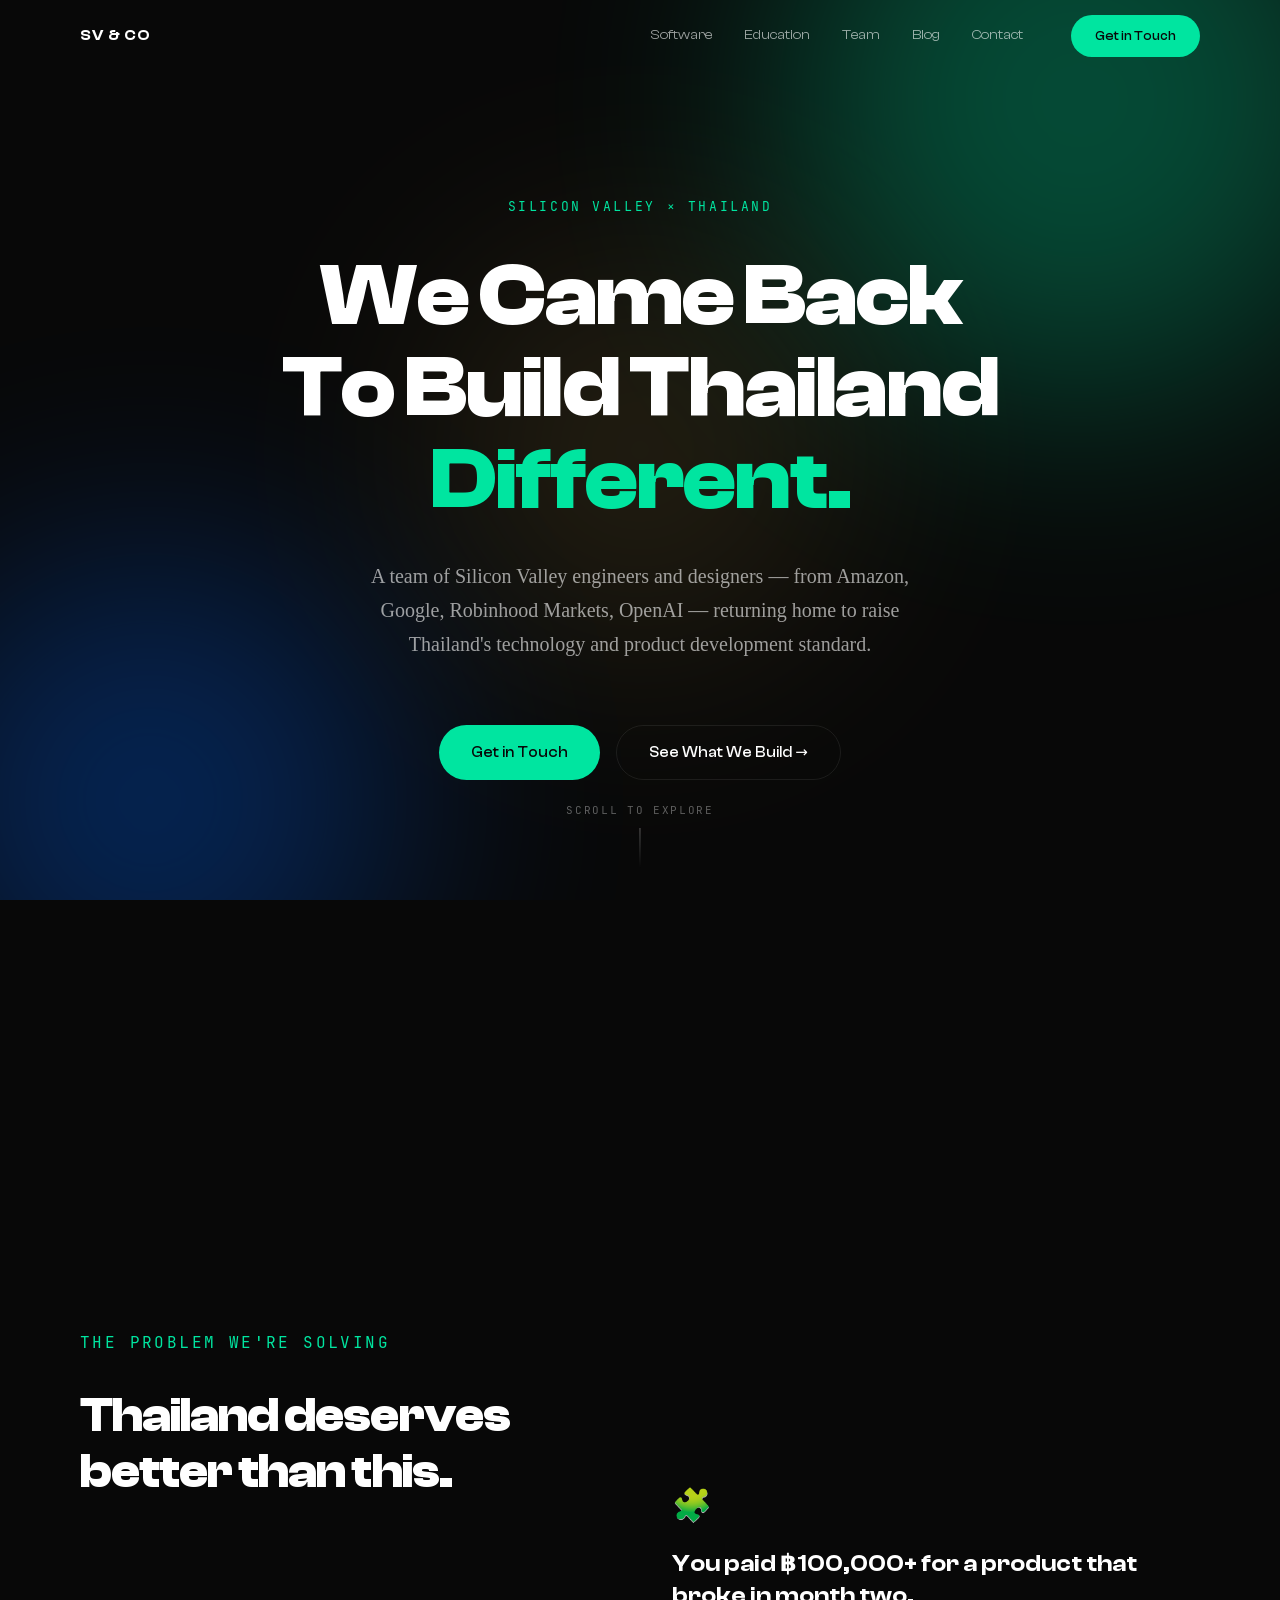
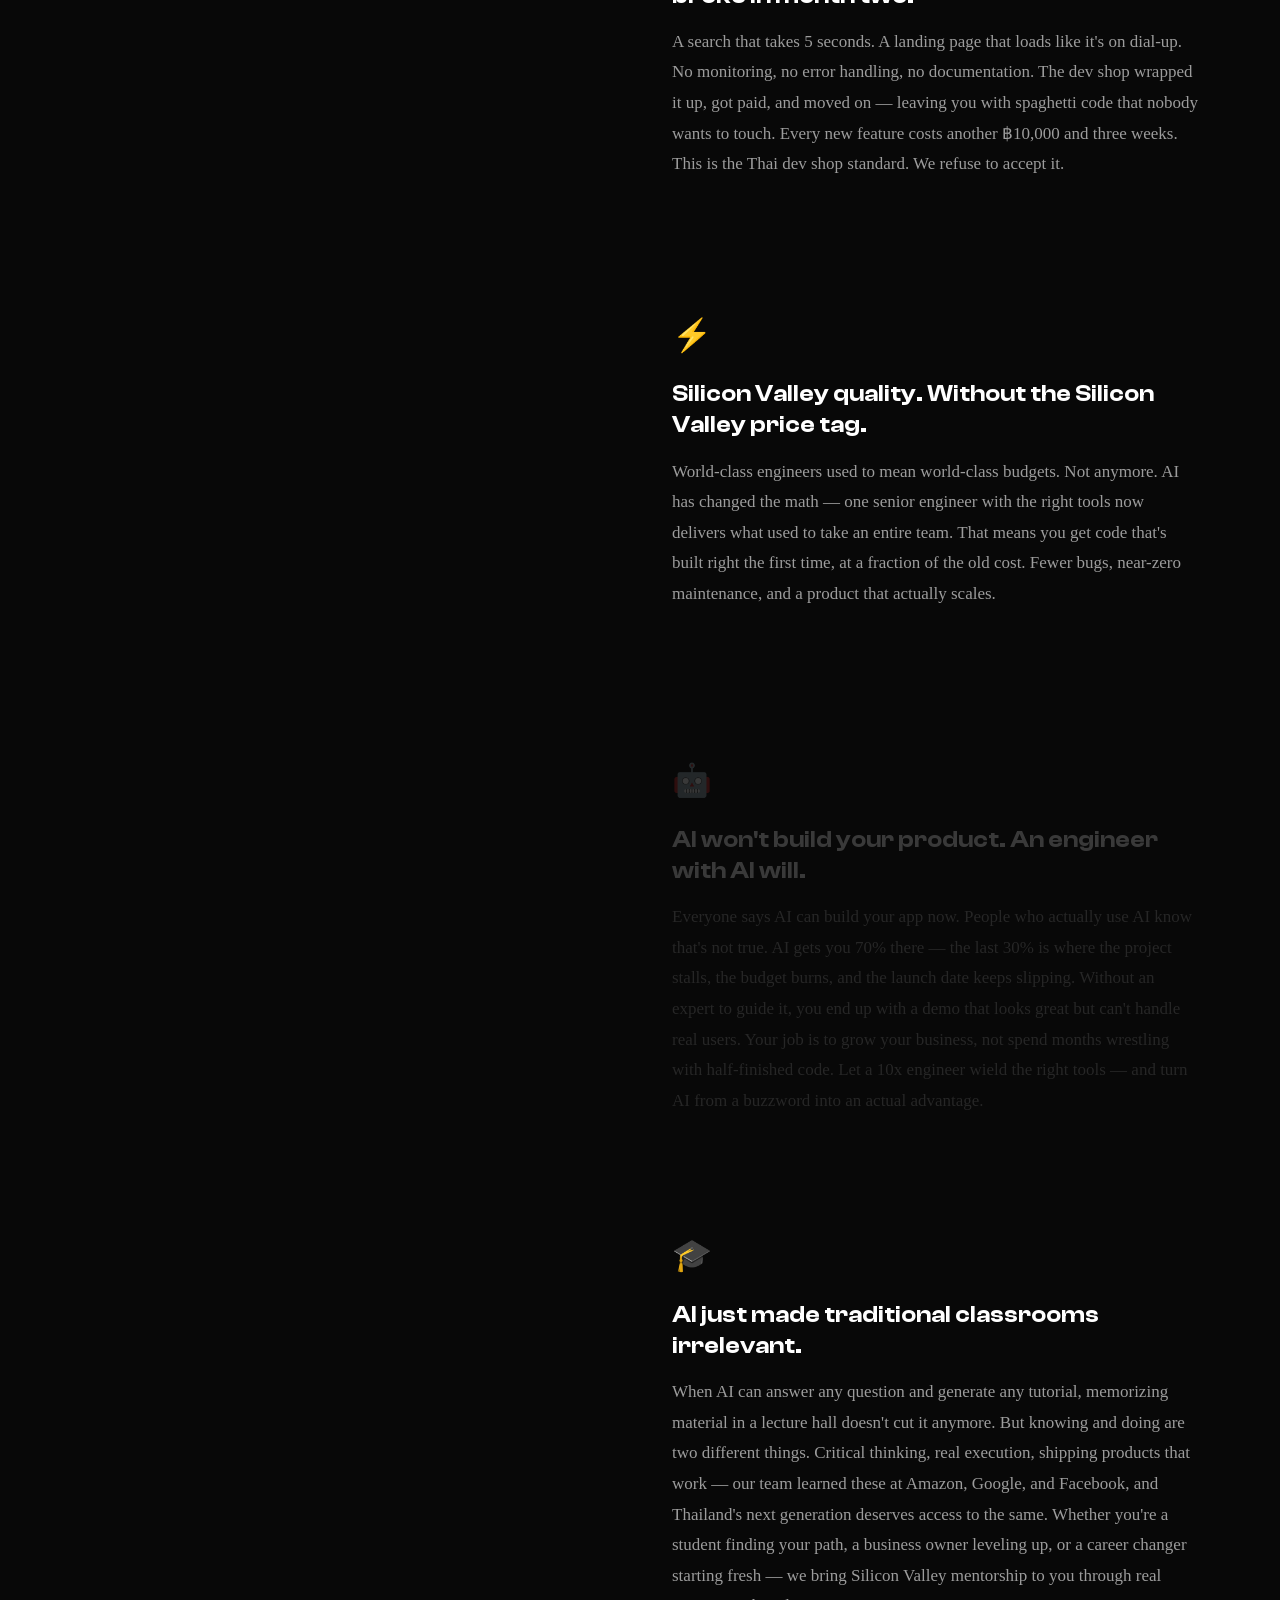
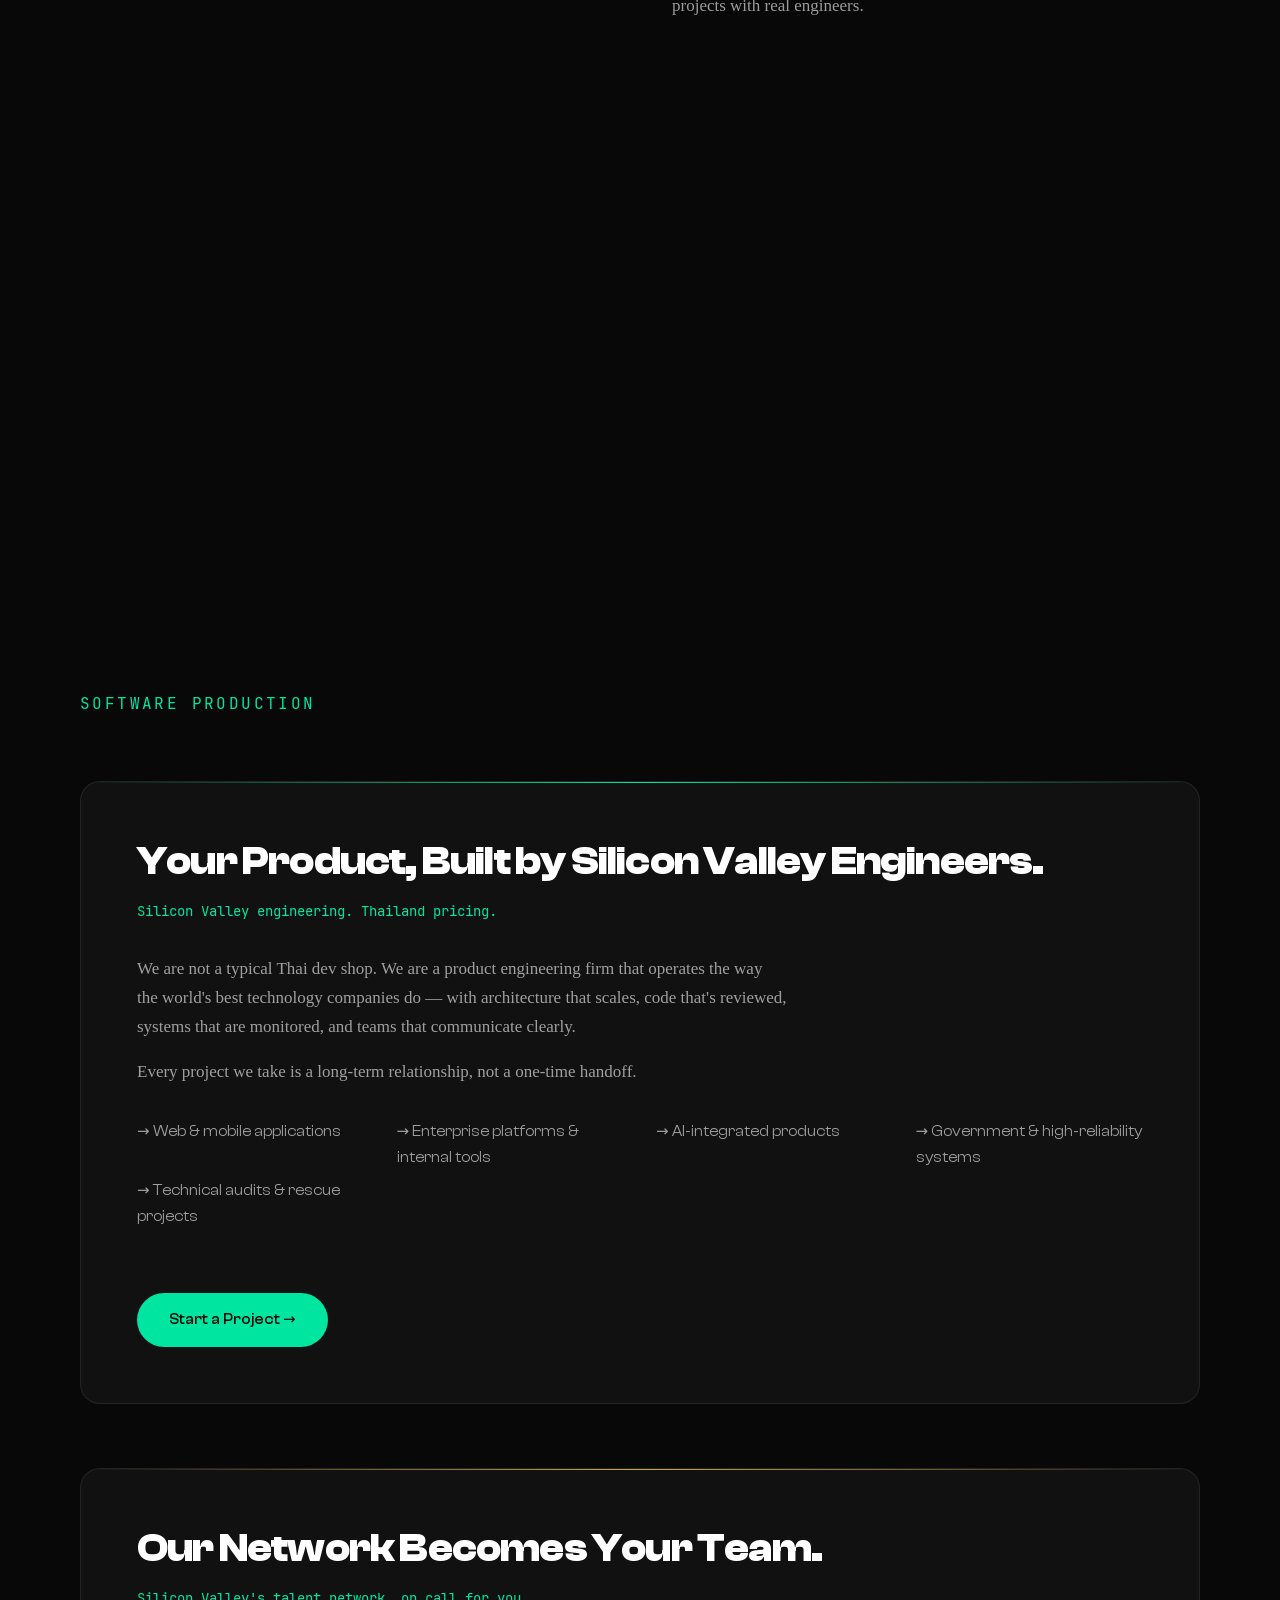
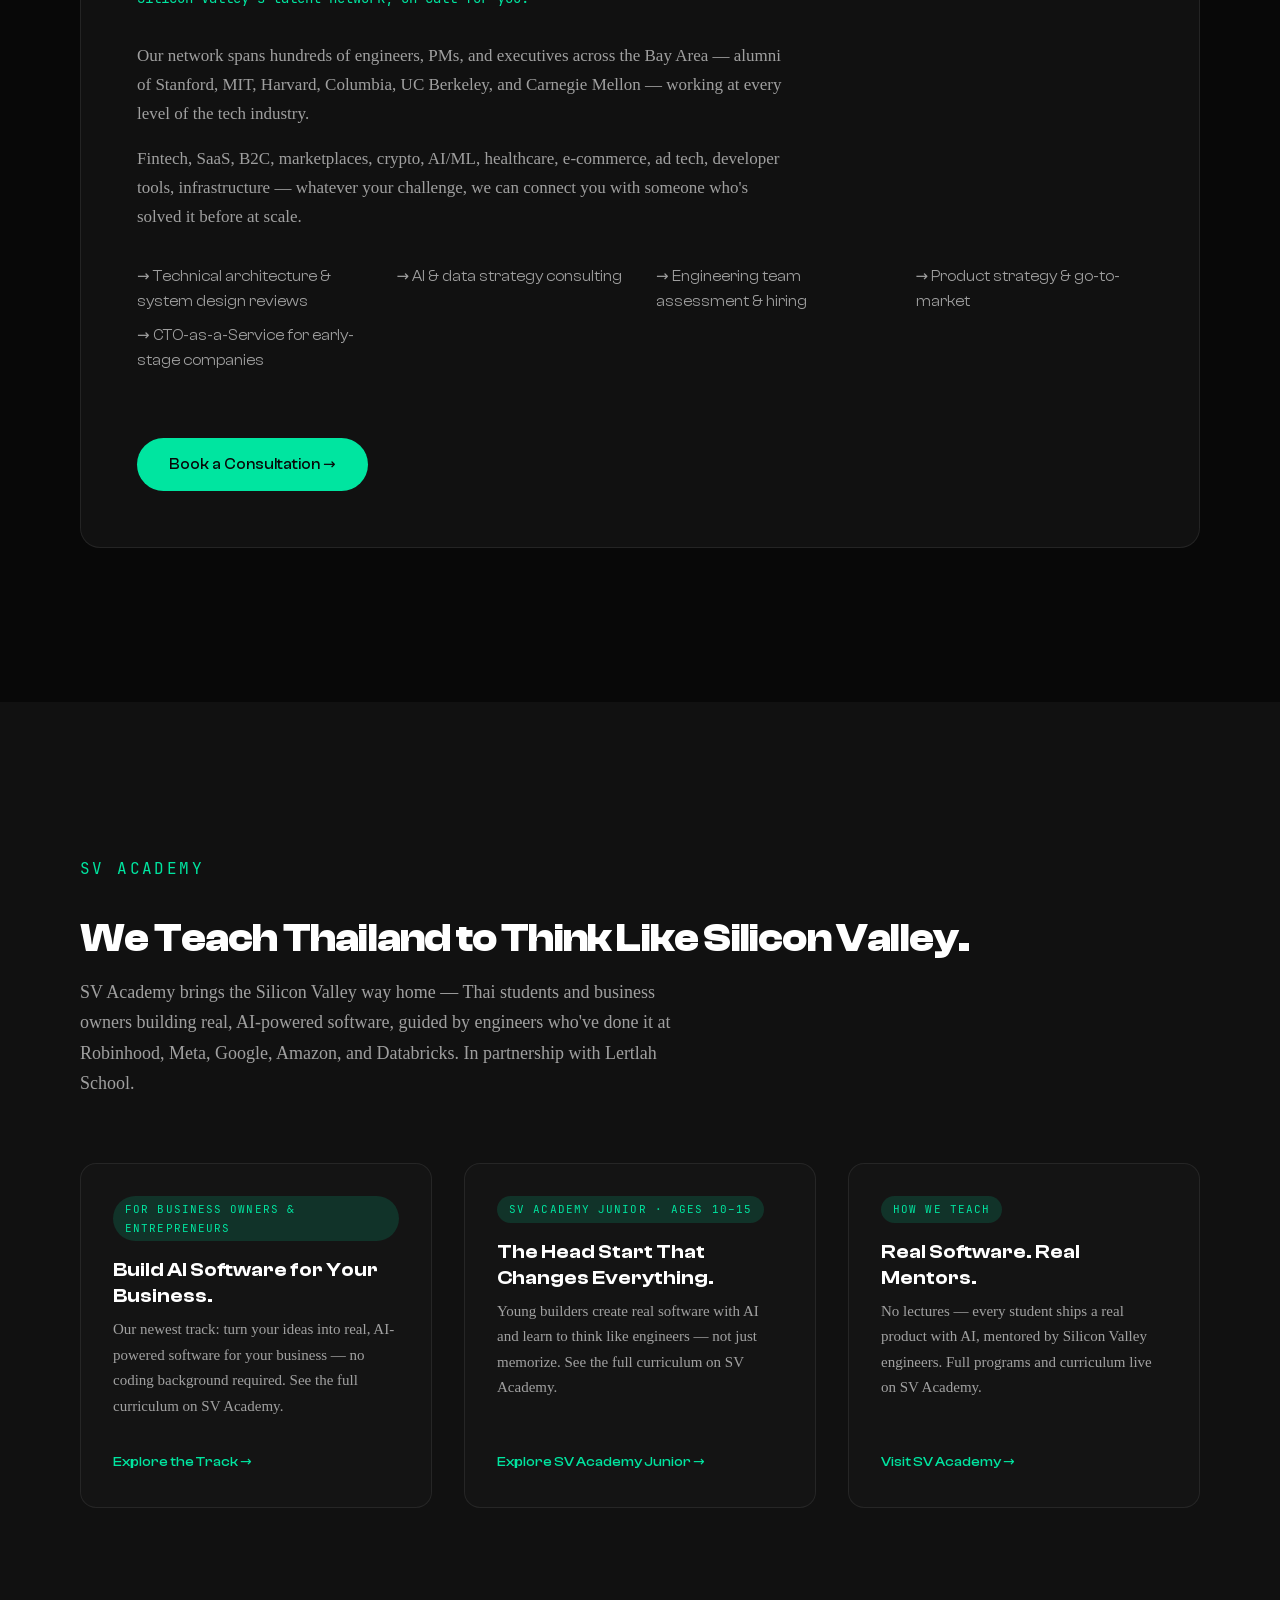
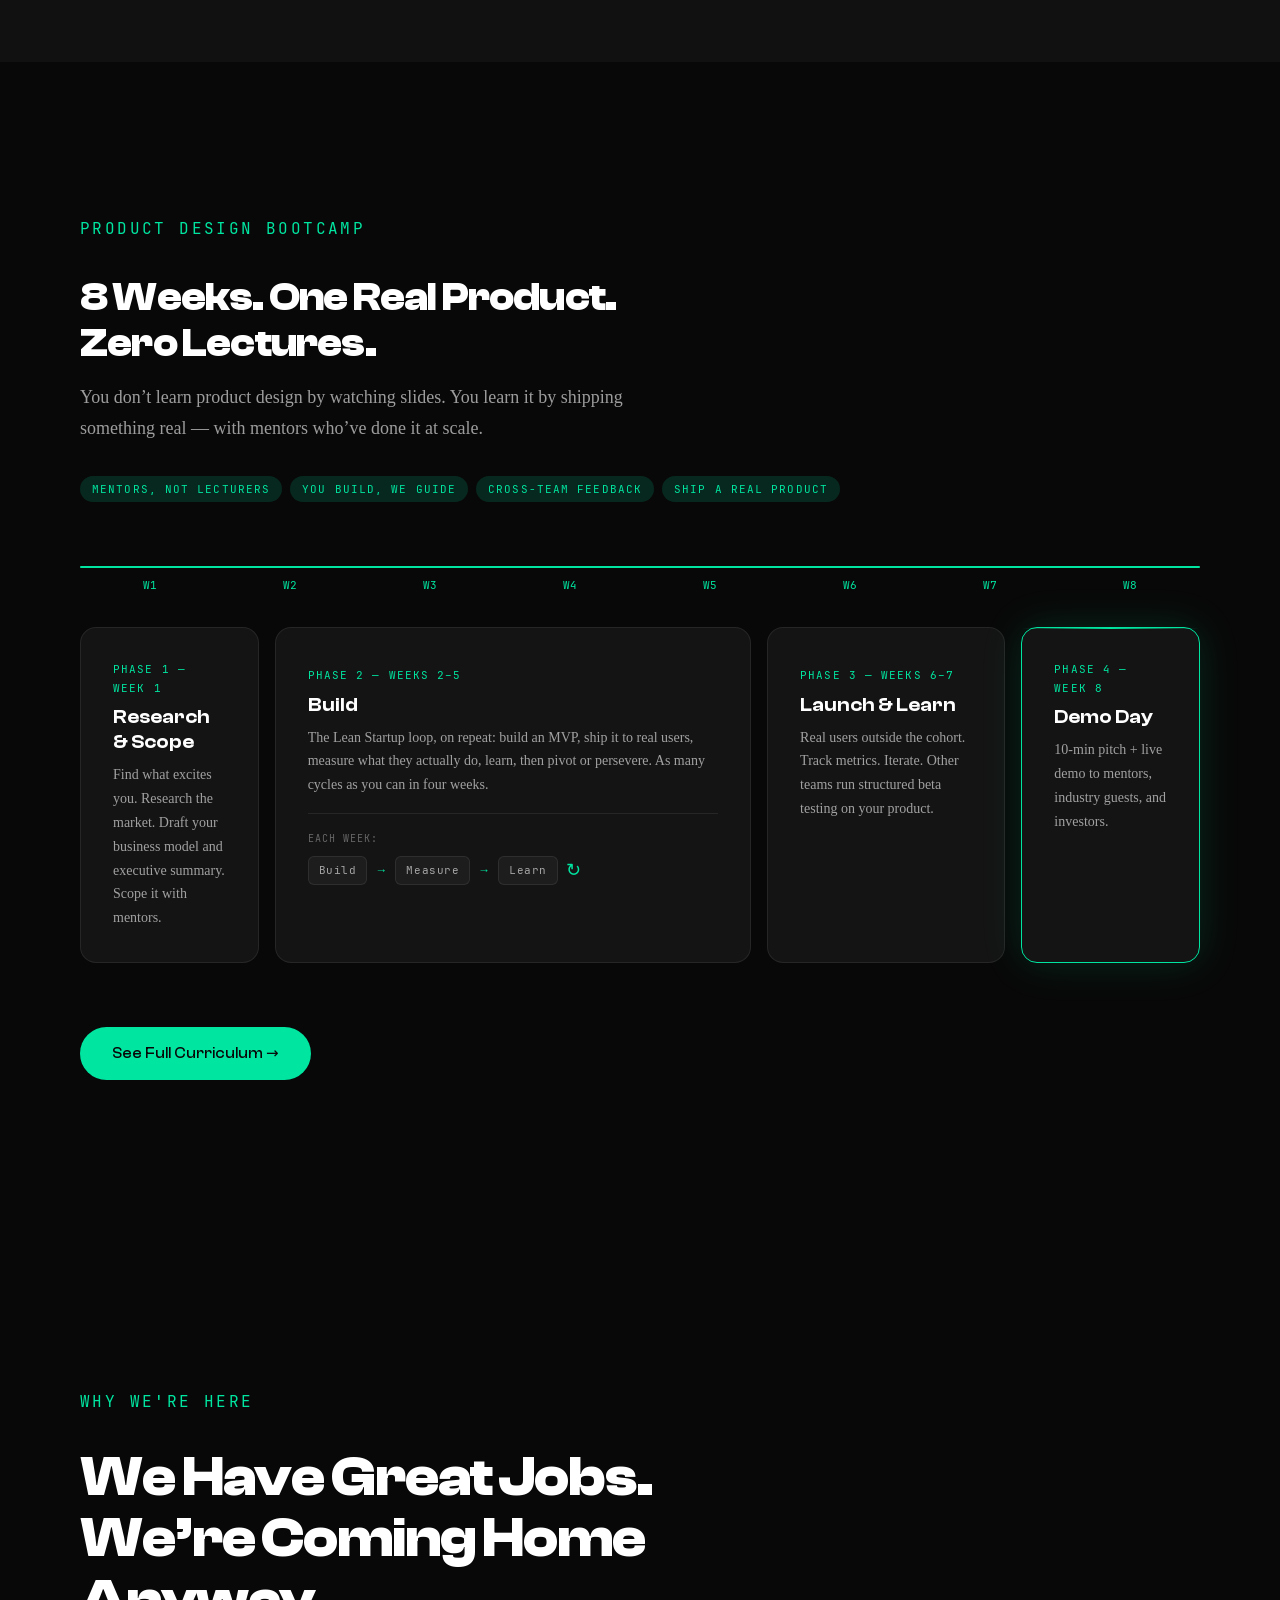
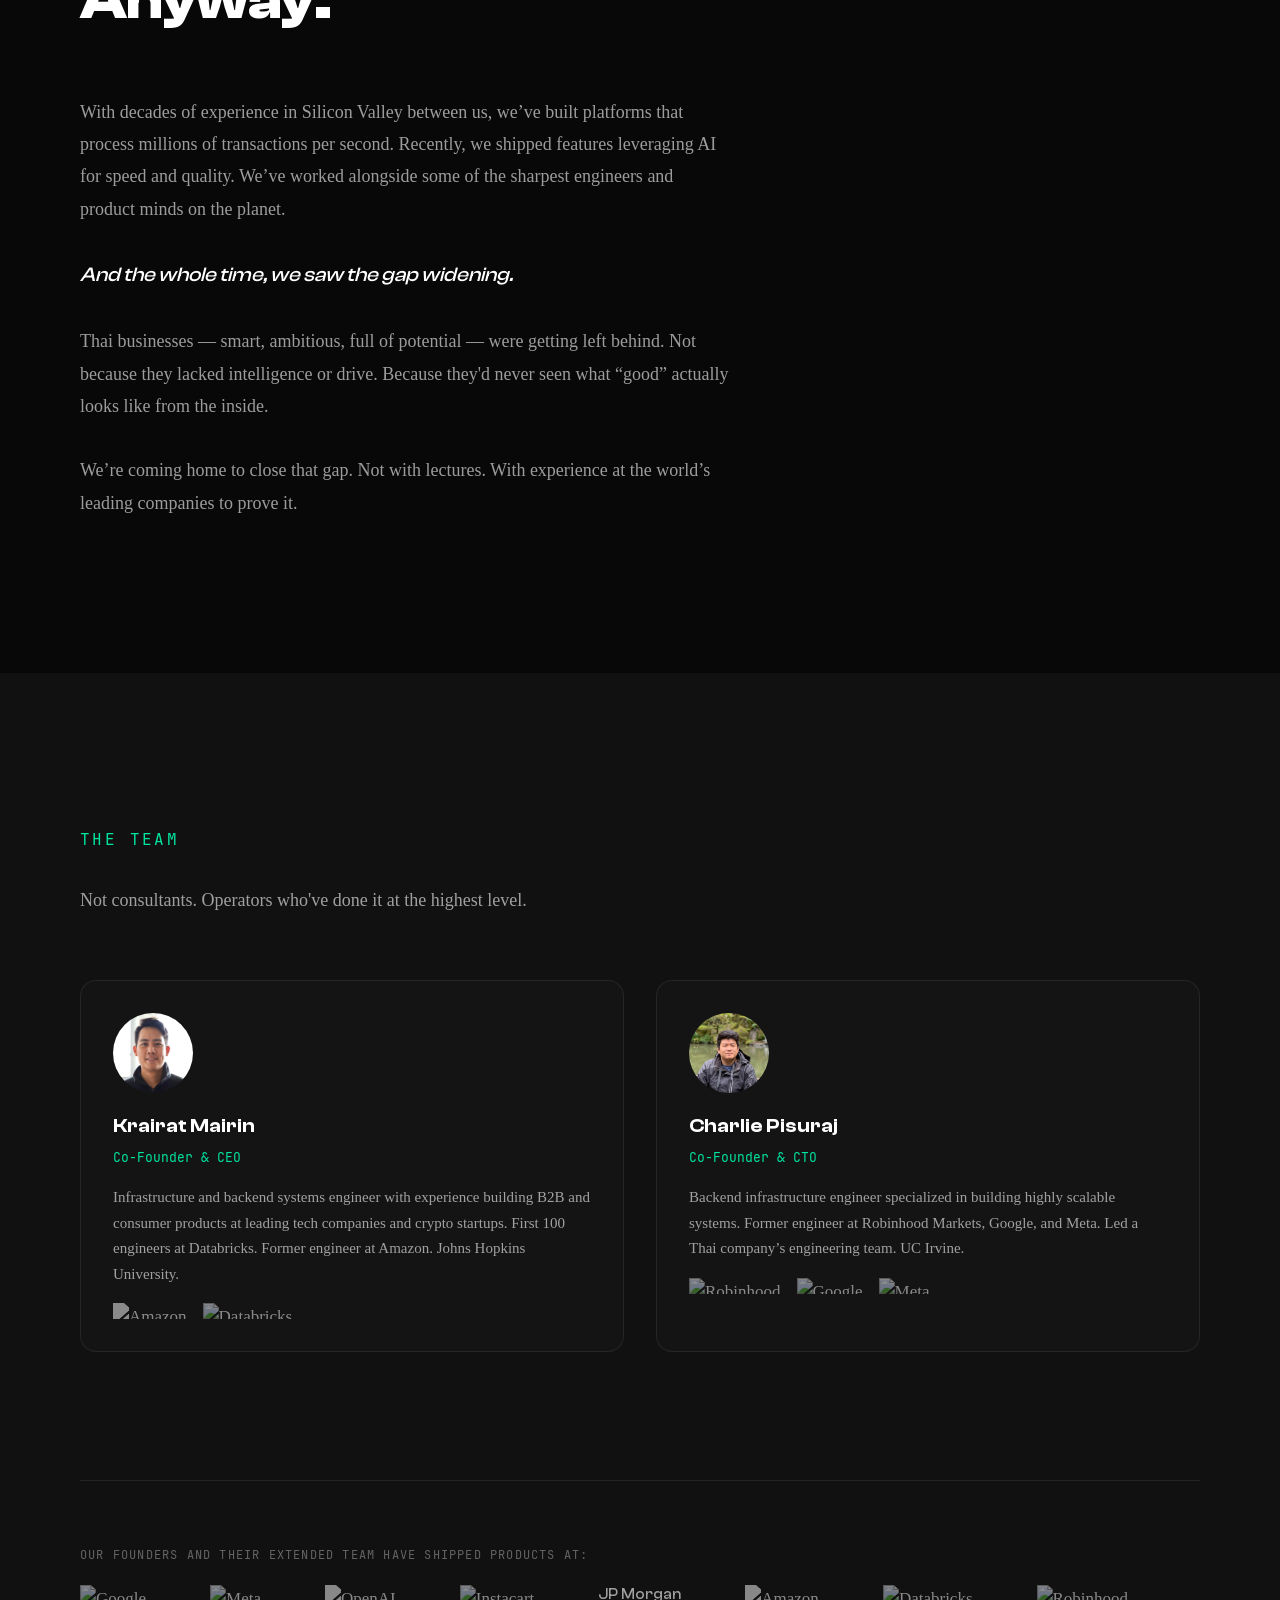
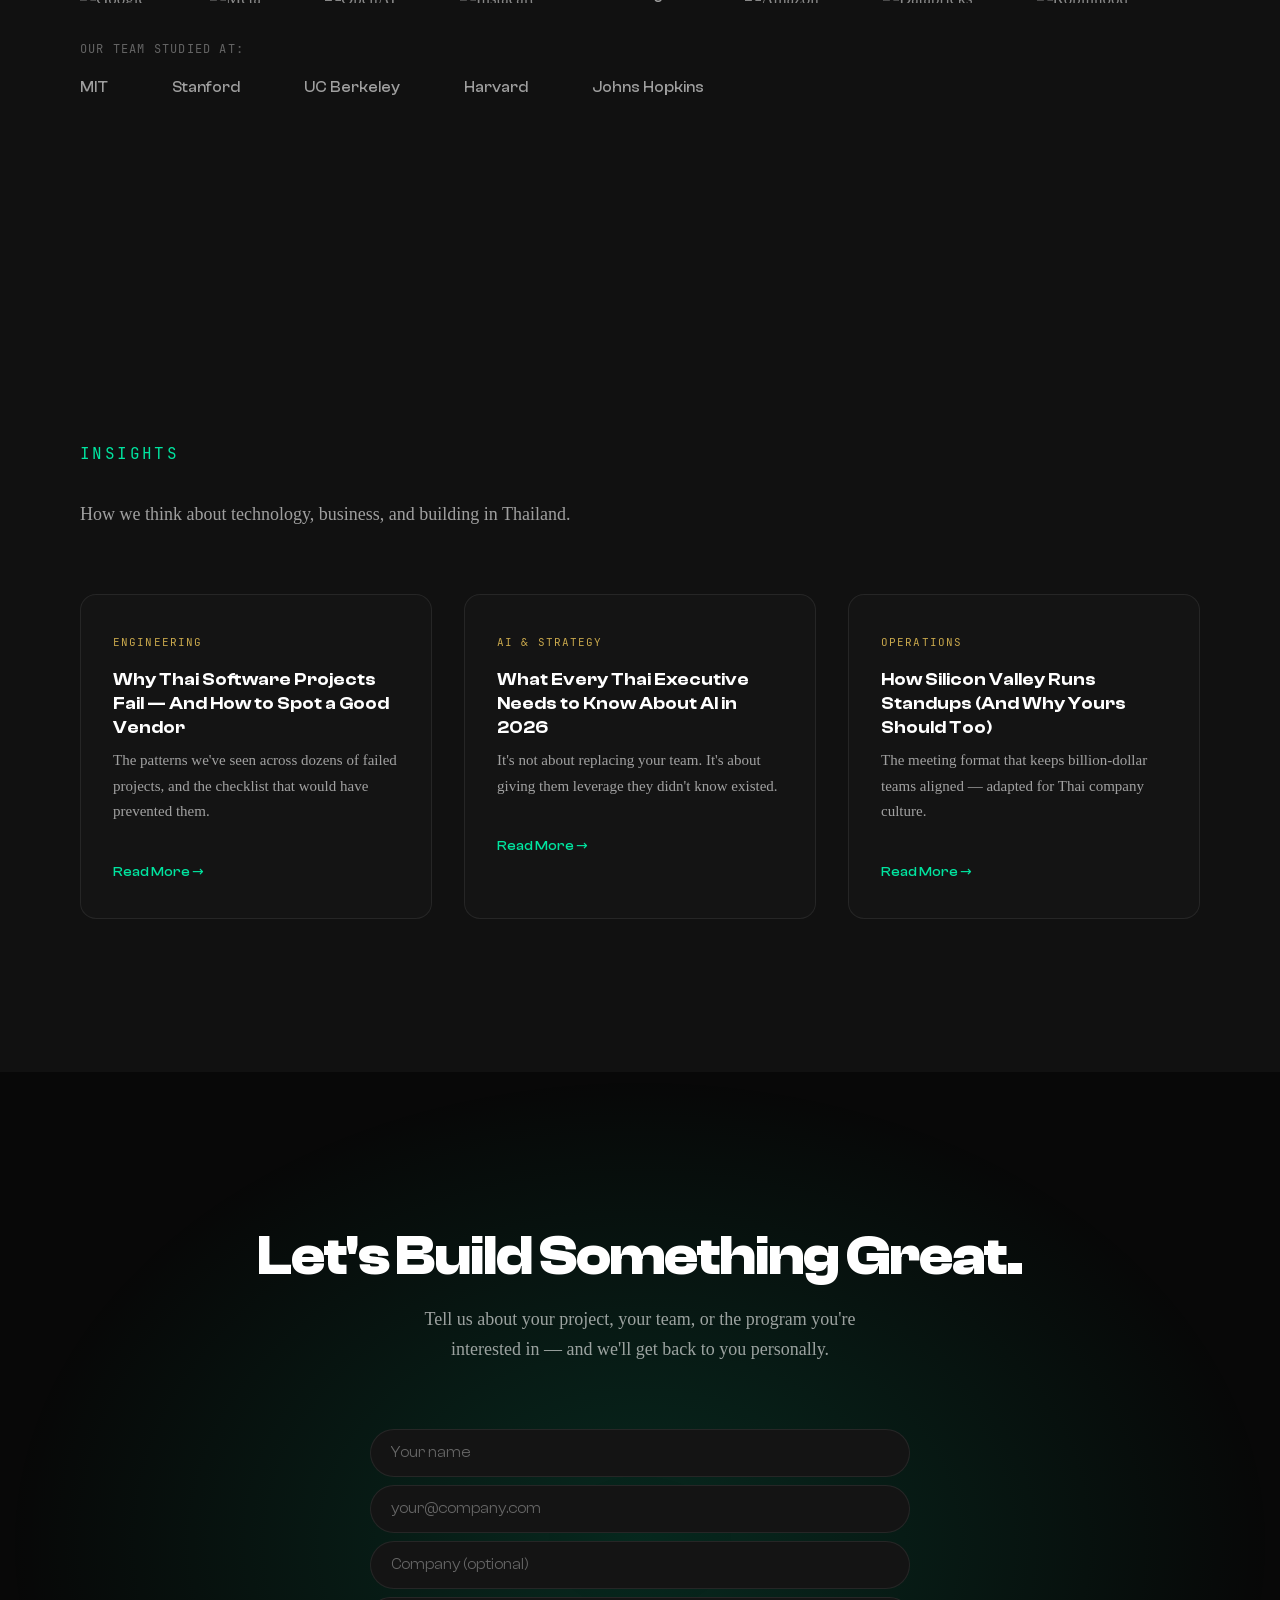
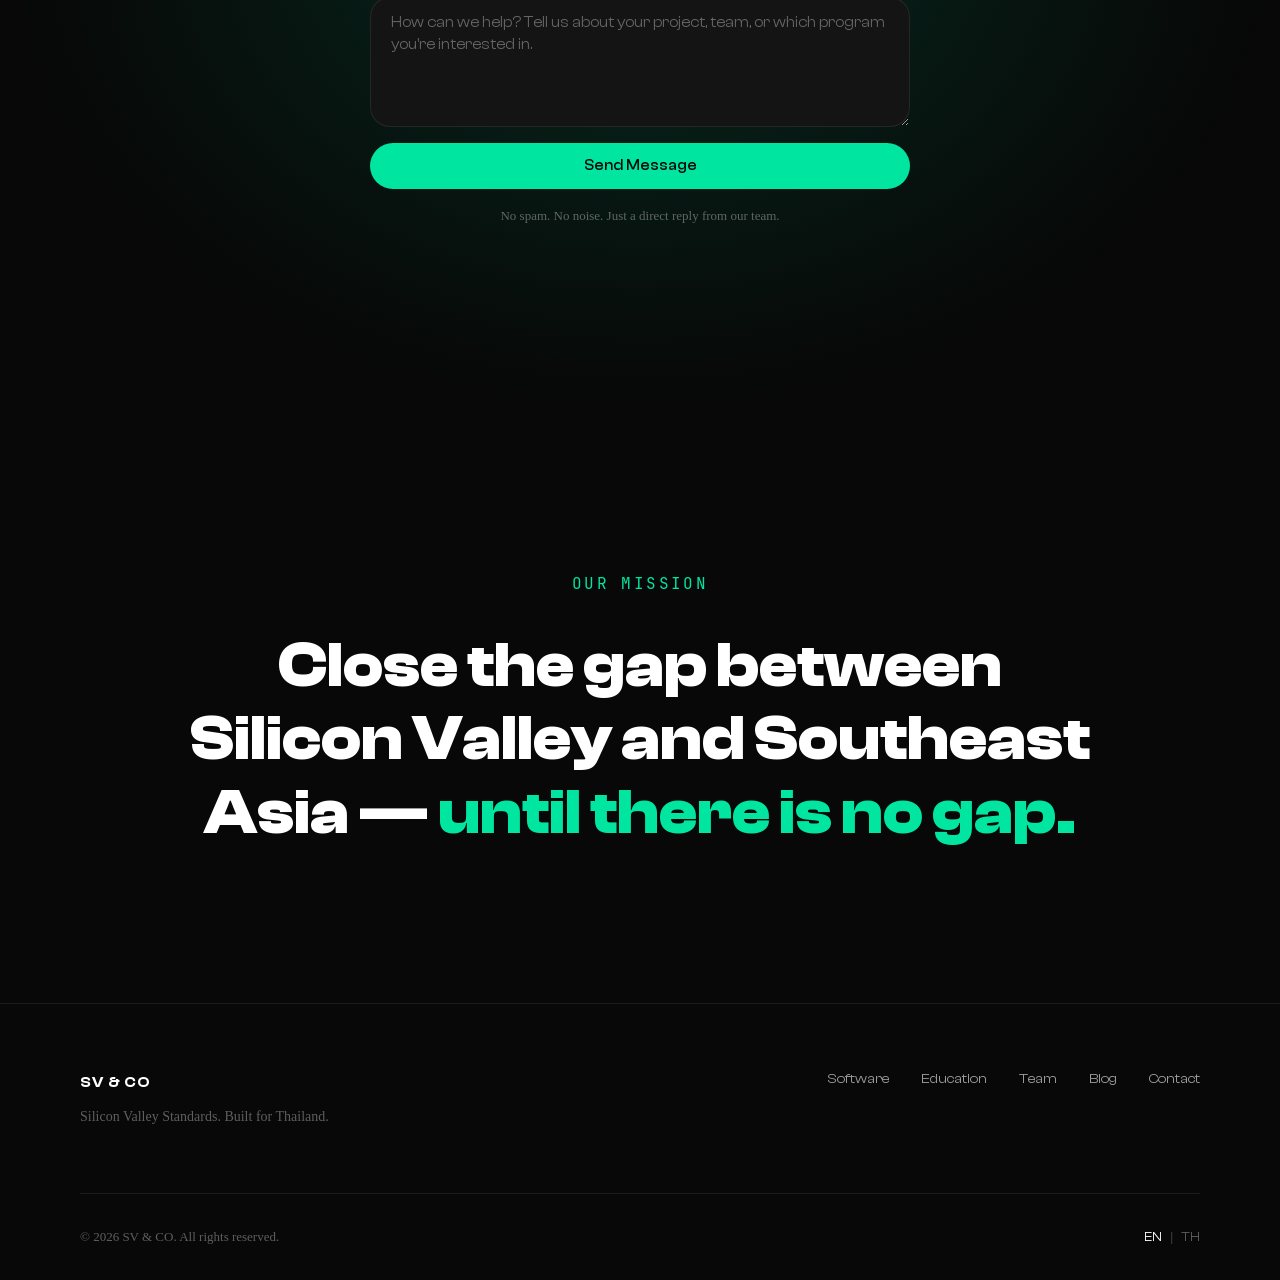
==== commit 6f702a66: "Education: surface new Business Owners & Entrepreneurs track; keep copy brief - Rename Founders/Busi" ====
--- a/index.html
+++ b/index.html
@@ -225,34 +225,31 @@
         <div class="education__grid">
 
           <div class="education__card reveal">
-            <span class="education__tag" data-i18n="education.exec.tag">For Founders &amp; Business Owners</span>
+            <span class="education__tag" data-i18n="education.exec.tag">For Business Owners &amp; Entrepreneurs</span>
             <h3 class="education__card-title" data-i18n="education.exec.title">Build AI Software for Your Business.</h3>
             <p class="education__card-body" data-i18n="education.exec.body">
-              Turn the ideas you have for your business into real, working software &mdash;
-              powered by AI, with no coding background required. Learn the same build-and-ship
-              workflow used at the world's top tech companies, guided by Silicon Valley engineers.
-            </p>
-            <a href="https://sv-academy.org" class="education__link" target="_blank" rel="noopener" data-i18n="education.exec.link">Explore the Program &rarr;</a>
+              Our newest track: turn your ideas into real, AI-powered software for your
+              business &mdash; no coding background required. See the full curriculum on SV Academy.
+            </p>
+            <a href="https://sv-academy.org" class="education__link" target="_blank" rel="noopener" data-i18n="education.exec.link">Explore the Track &rarr;</a>
           </div>
 
           <div class="education__card reveal">
             <span class="education__tag" data-i18n="education.kids.tag">SV Academy Junior &middot; Ages 10&ndash;15</span>
             <h3 class="education__card-title" data-i18n="education.kids.title">The Head Start That Changes Everything.</h3>
             <p class="education__card-body" data-i18n="education.kids.body">
-              In five hands-on Saturdays, your child builds and deploys a real application &mdash;
-              no coding experience needed. They'll learn to think in systems, ship something real,
-              and present it live on Demo Day, using the same workflow as Silicon Valley companies.
+              Young builders create real software with AI and learn to think like engineers
+              &mdash; not just memorize. See the full curriculum on SV Academy.
             </p>
             <a href="https://sv-academy.org" class="education__link" target="_blank" rel="noopener" data-i18n="education.kids.link">Explore SV Academy Junior &rarr;</a>
           </div>
 
           <div class="education__card reveal">
             <span class="education__tag" data-i18n="education.about.tag">How We Teach</span>
-            <h3 class="education__card-title" data-i18n="education.about.title">Real Software. Real Mentors. Real Outcomes.</h3>
+            <h3 class="education__card-title" data-i18n="education.about.title">Real Software. Real Mentors.</h3>
             <p class="education__card-body" data-i18n="education.about.body">
-              No lectures and no busywork. Every student builds and ships a real product with AI,
-              mentored by engineers from Robinhood, Meta, Google, Amazon, and Databricks &mdash;
-              the Silicon Valley way, brought home to Thailand.
+              No lectures &mdash; every student ships a real product with AI, mentored by
+              Silicon Valley engineers. Full programs and curriculum live on SV Academy.
             </p>
             <a href="https://sv-academy.org" class="education__link" target="_blank" rel="noopener" data-i18n="education.about.link">Visit SV Academy &rarr;</a>
           </div>
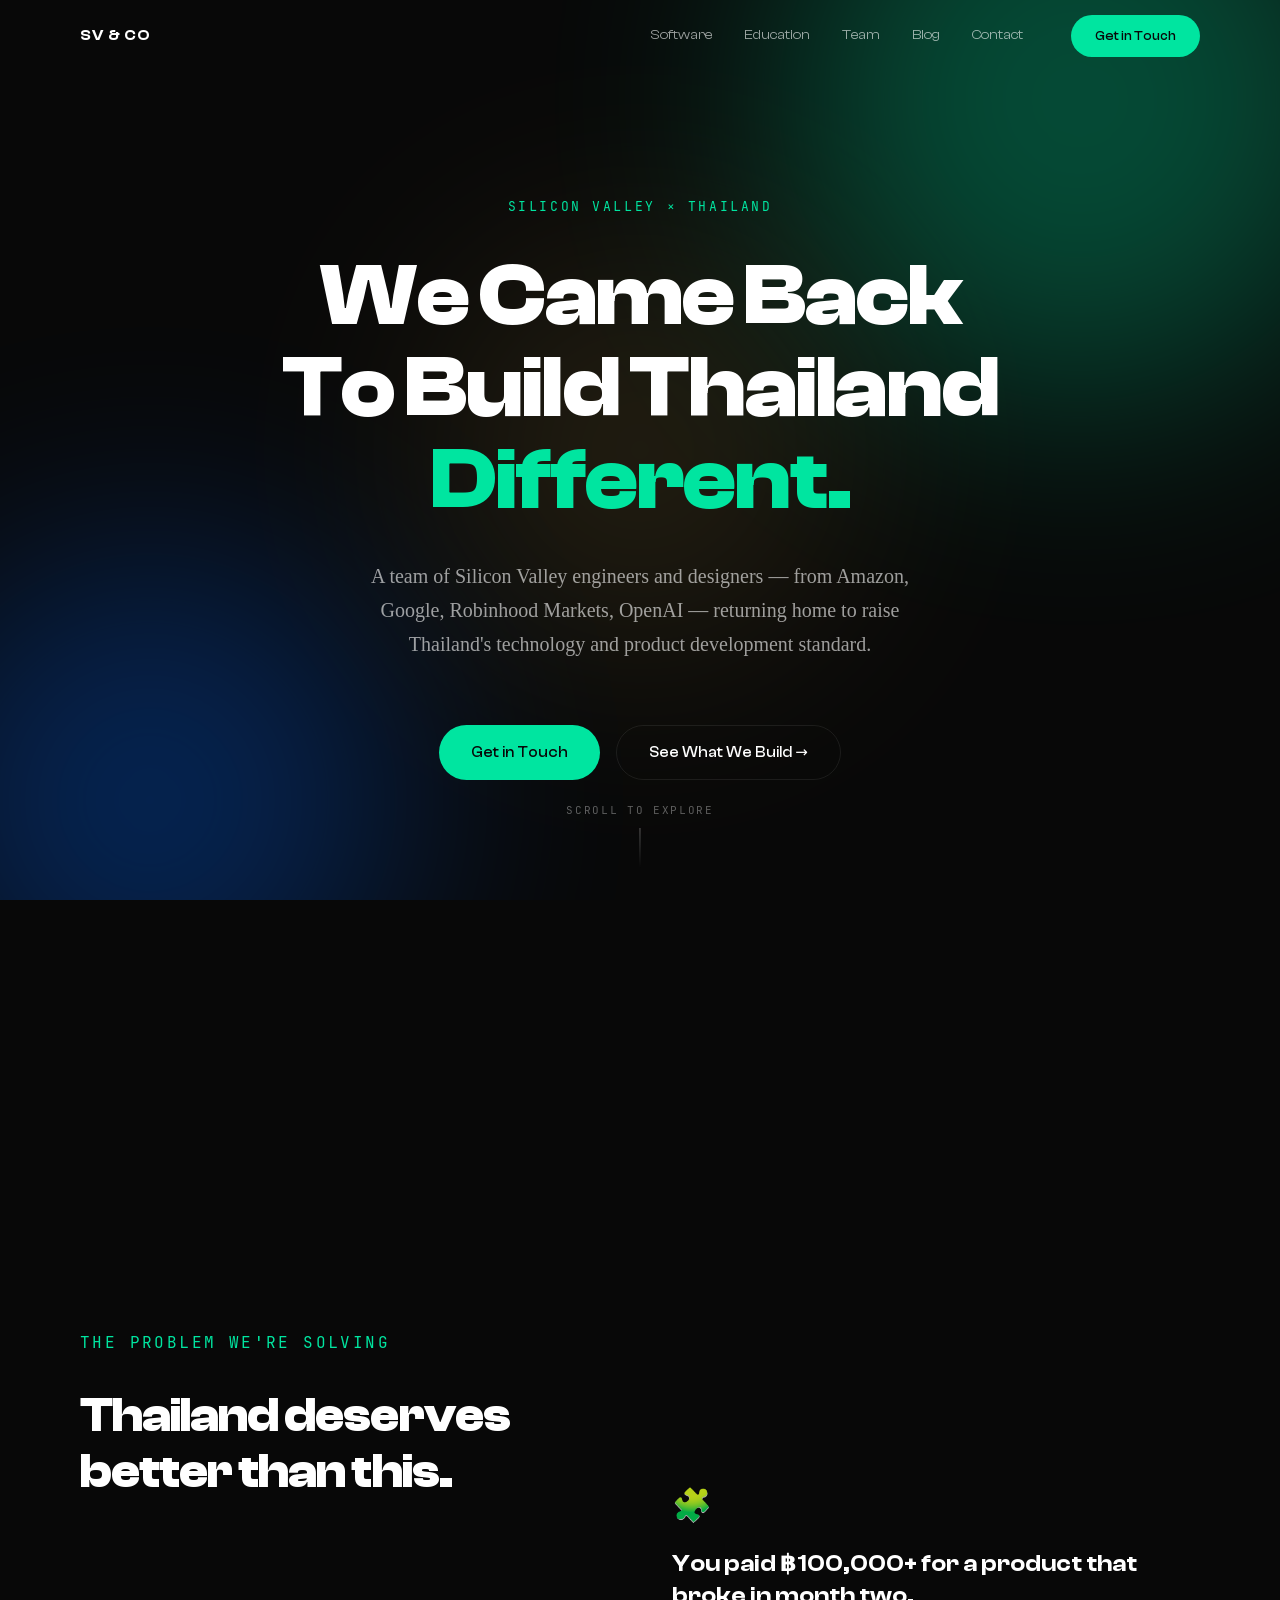
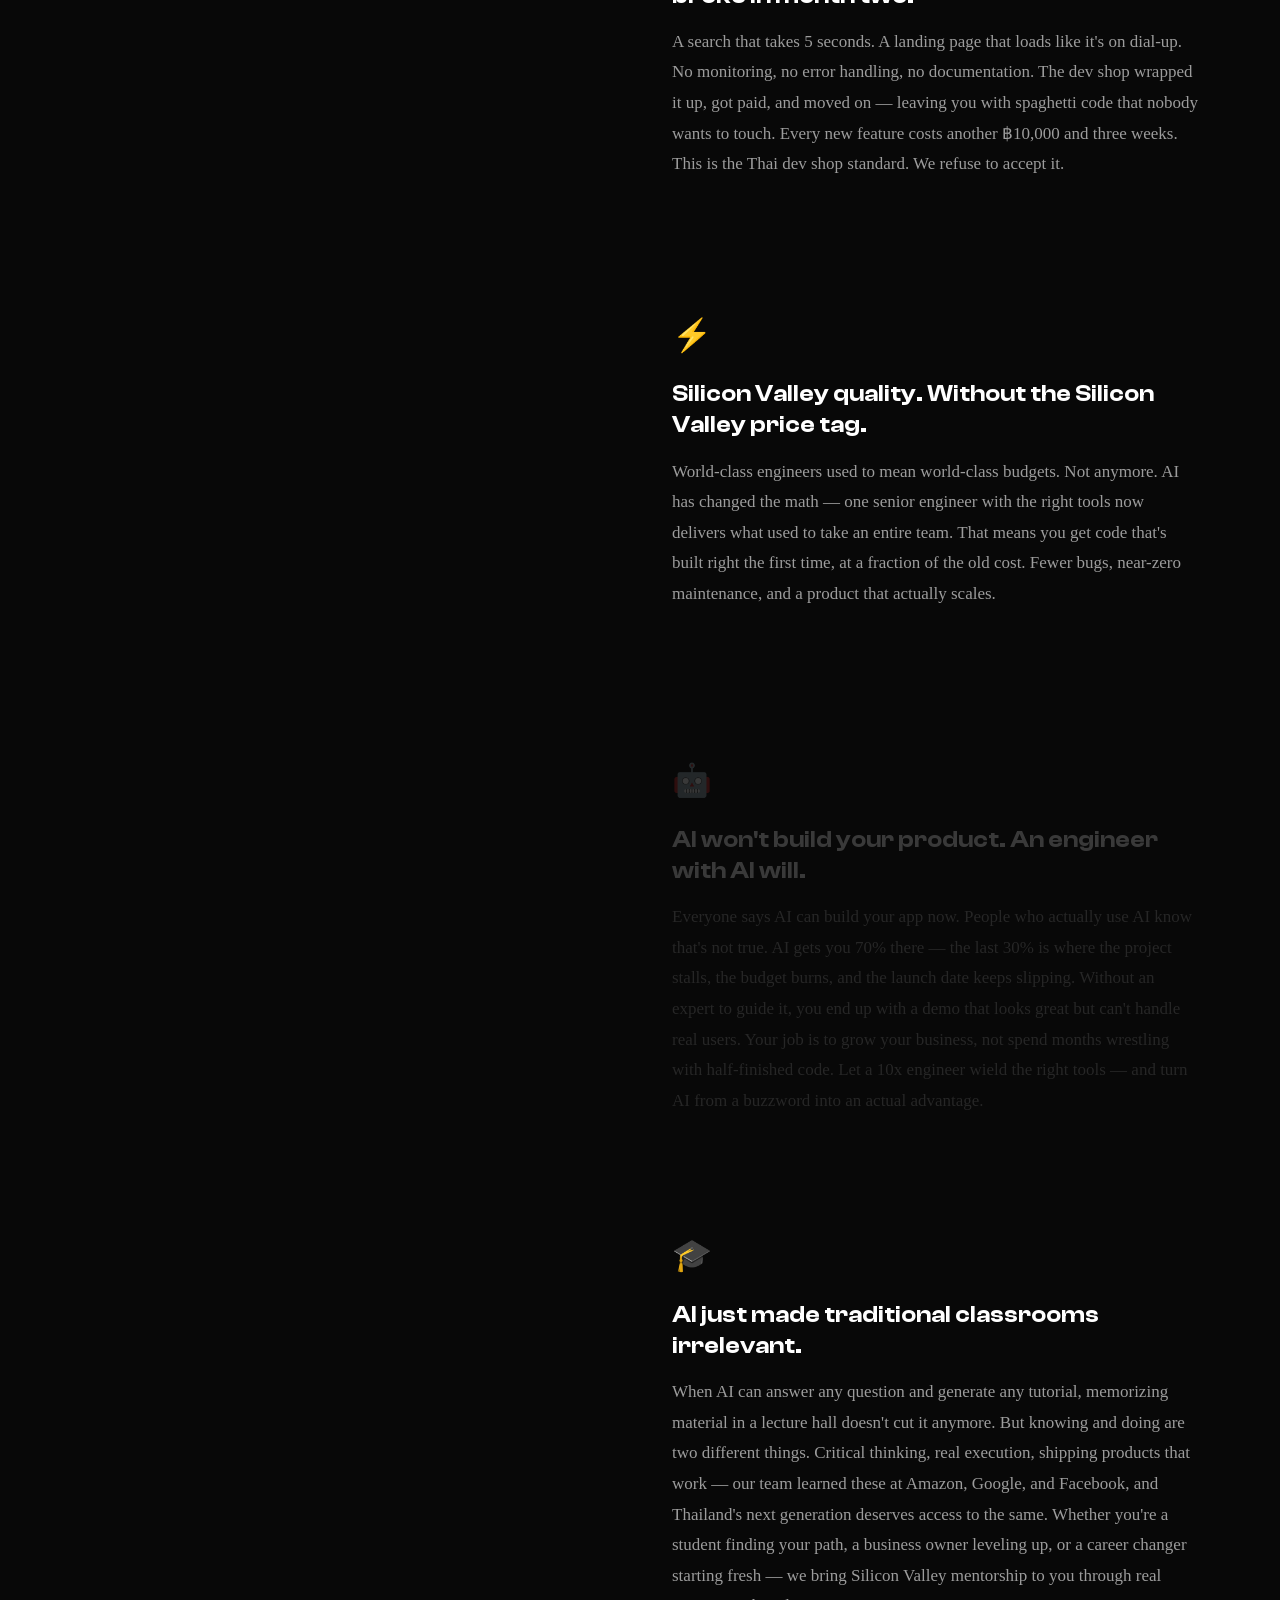
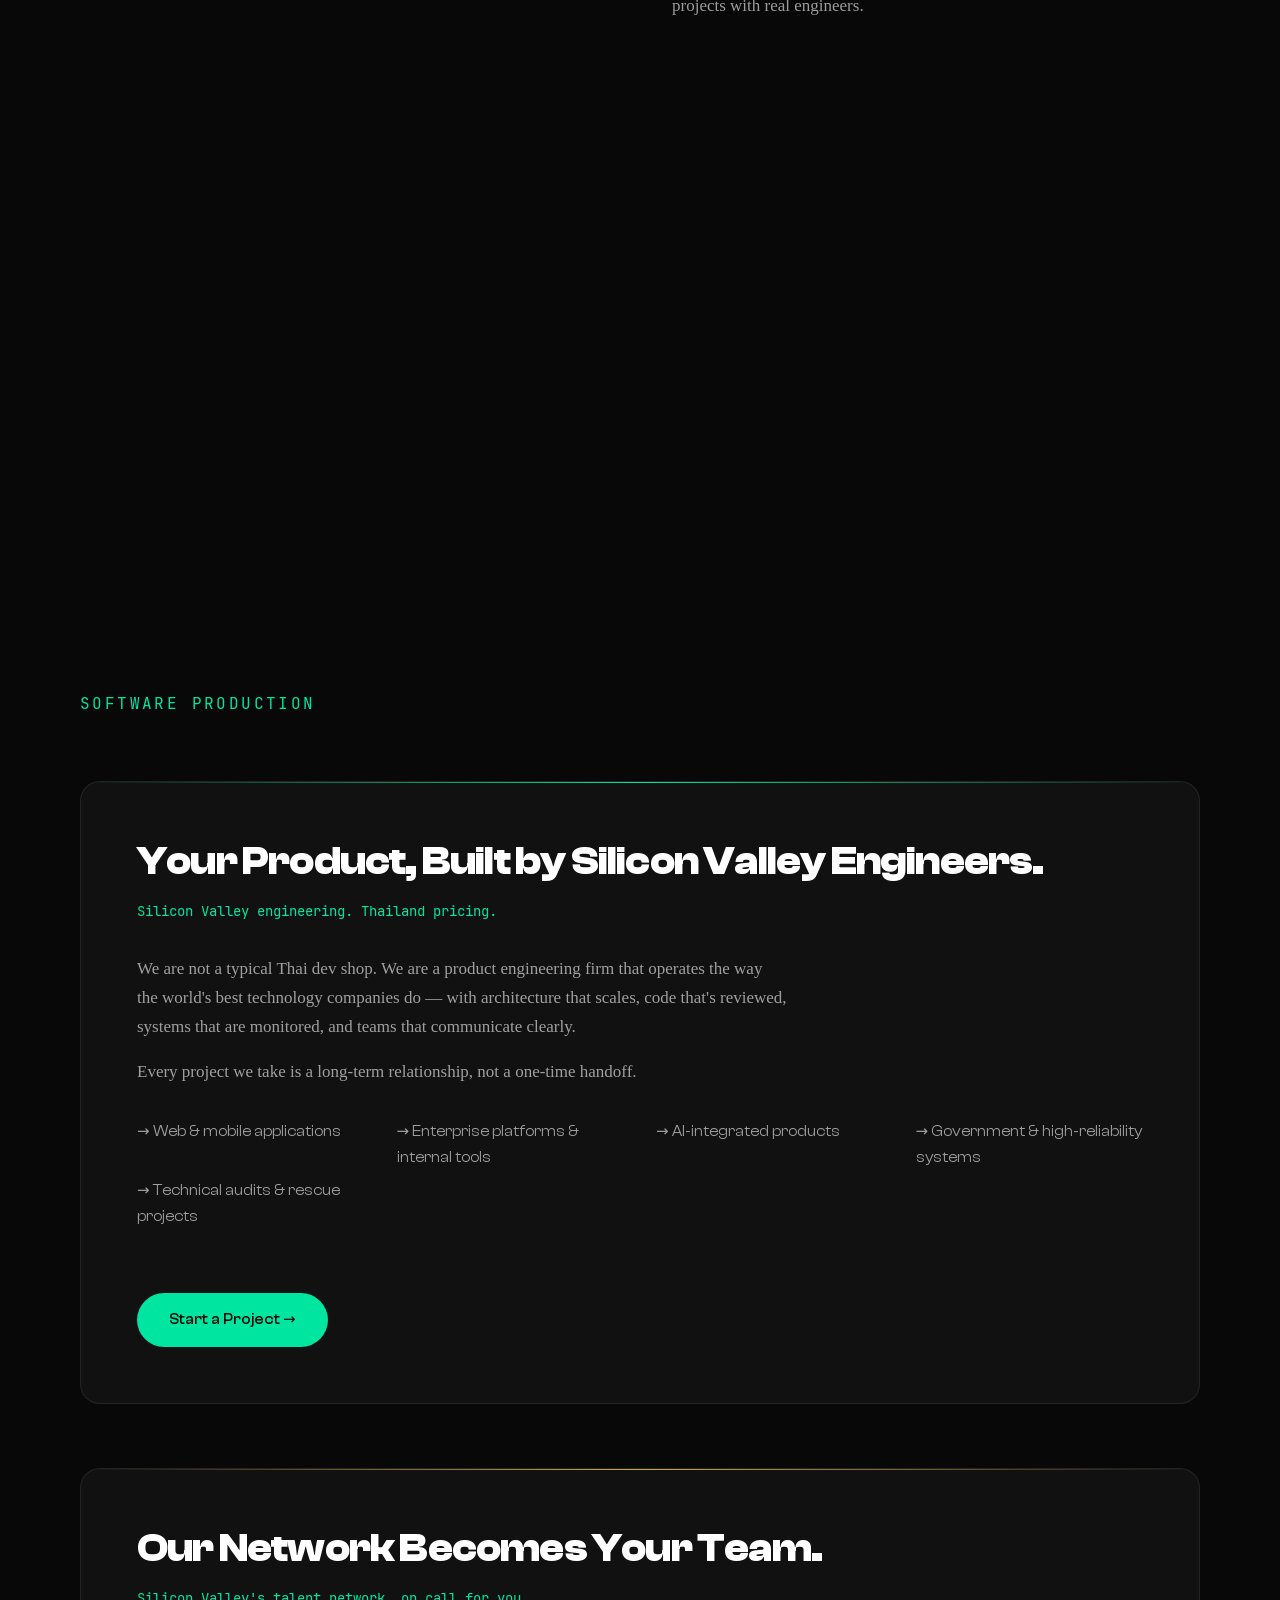
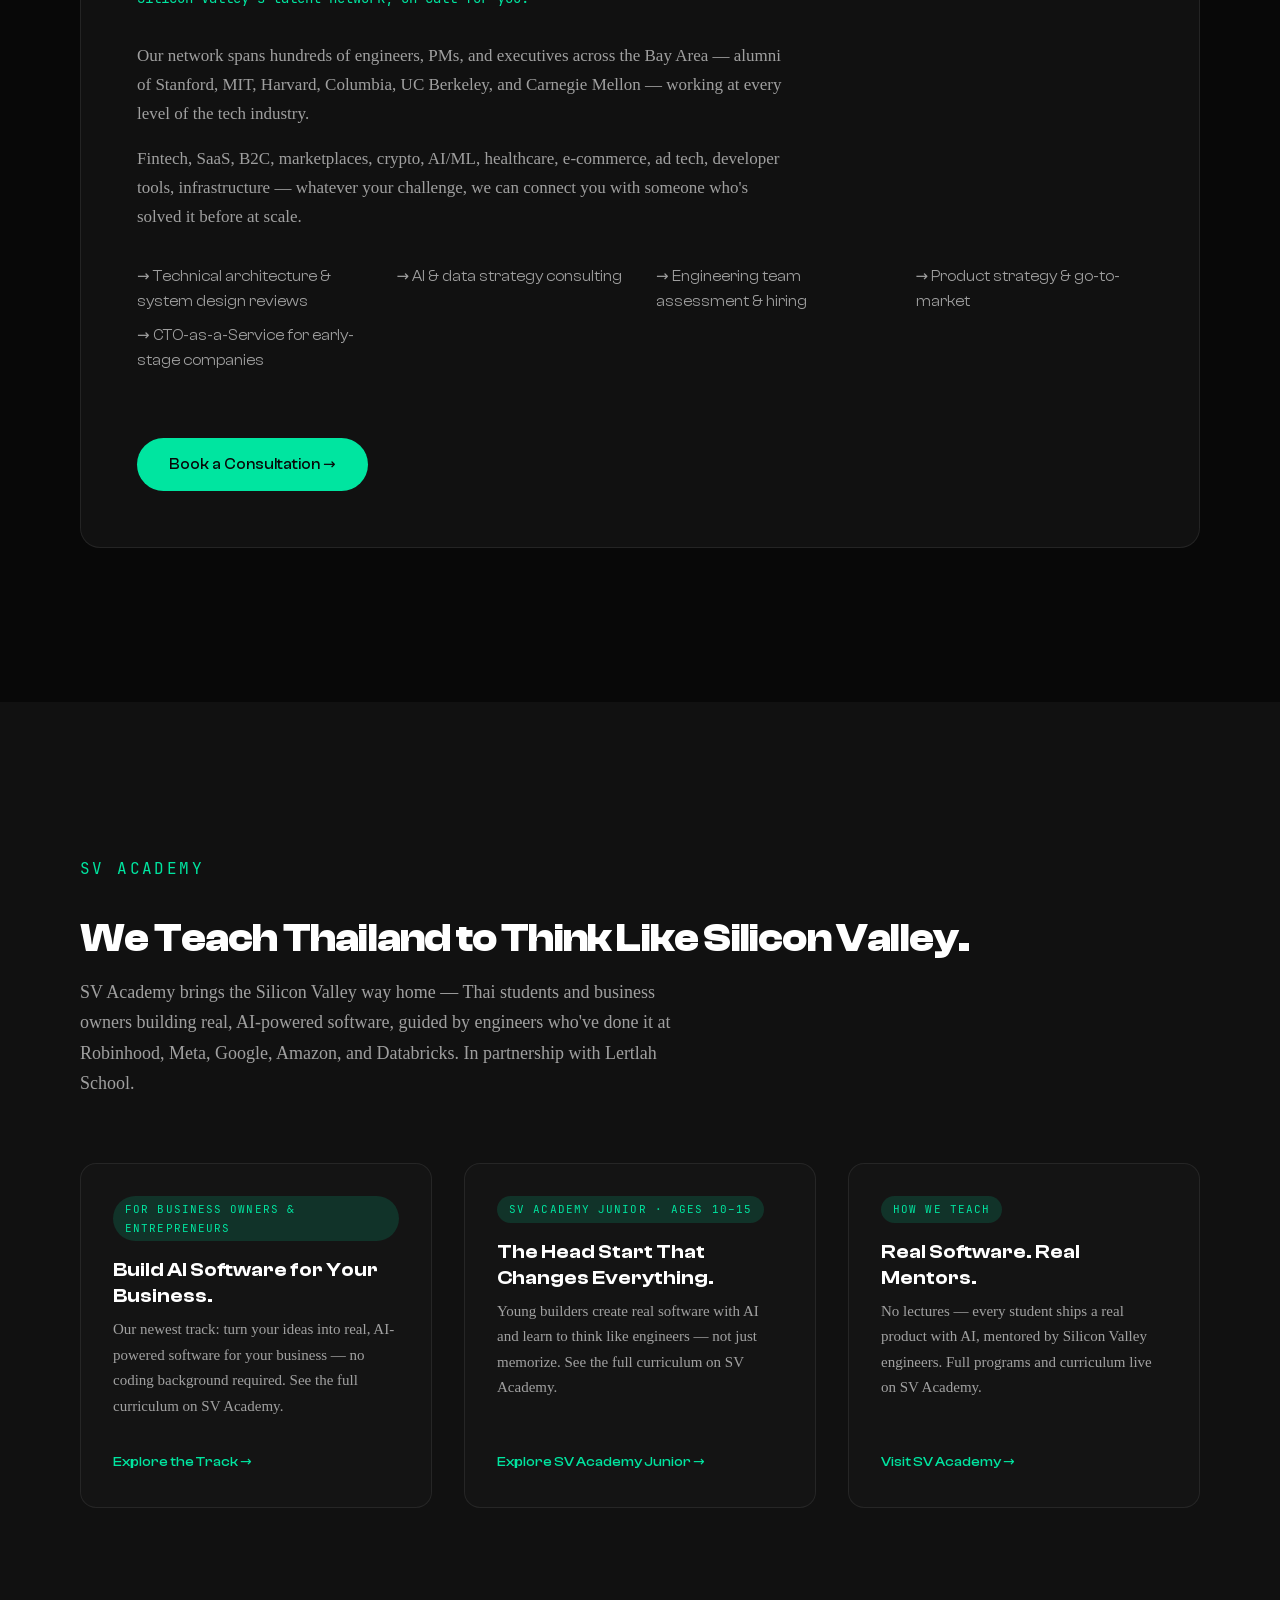
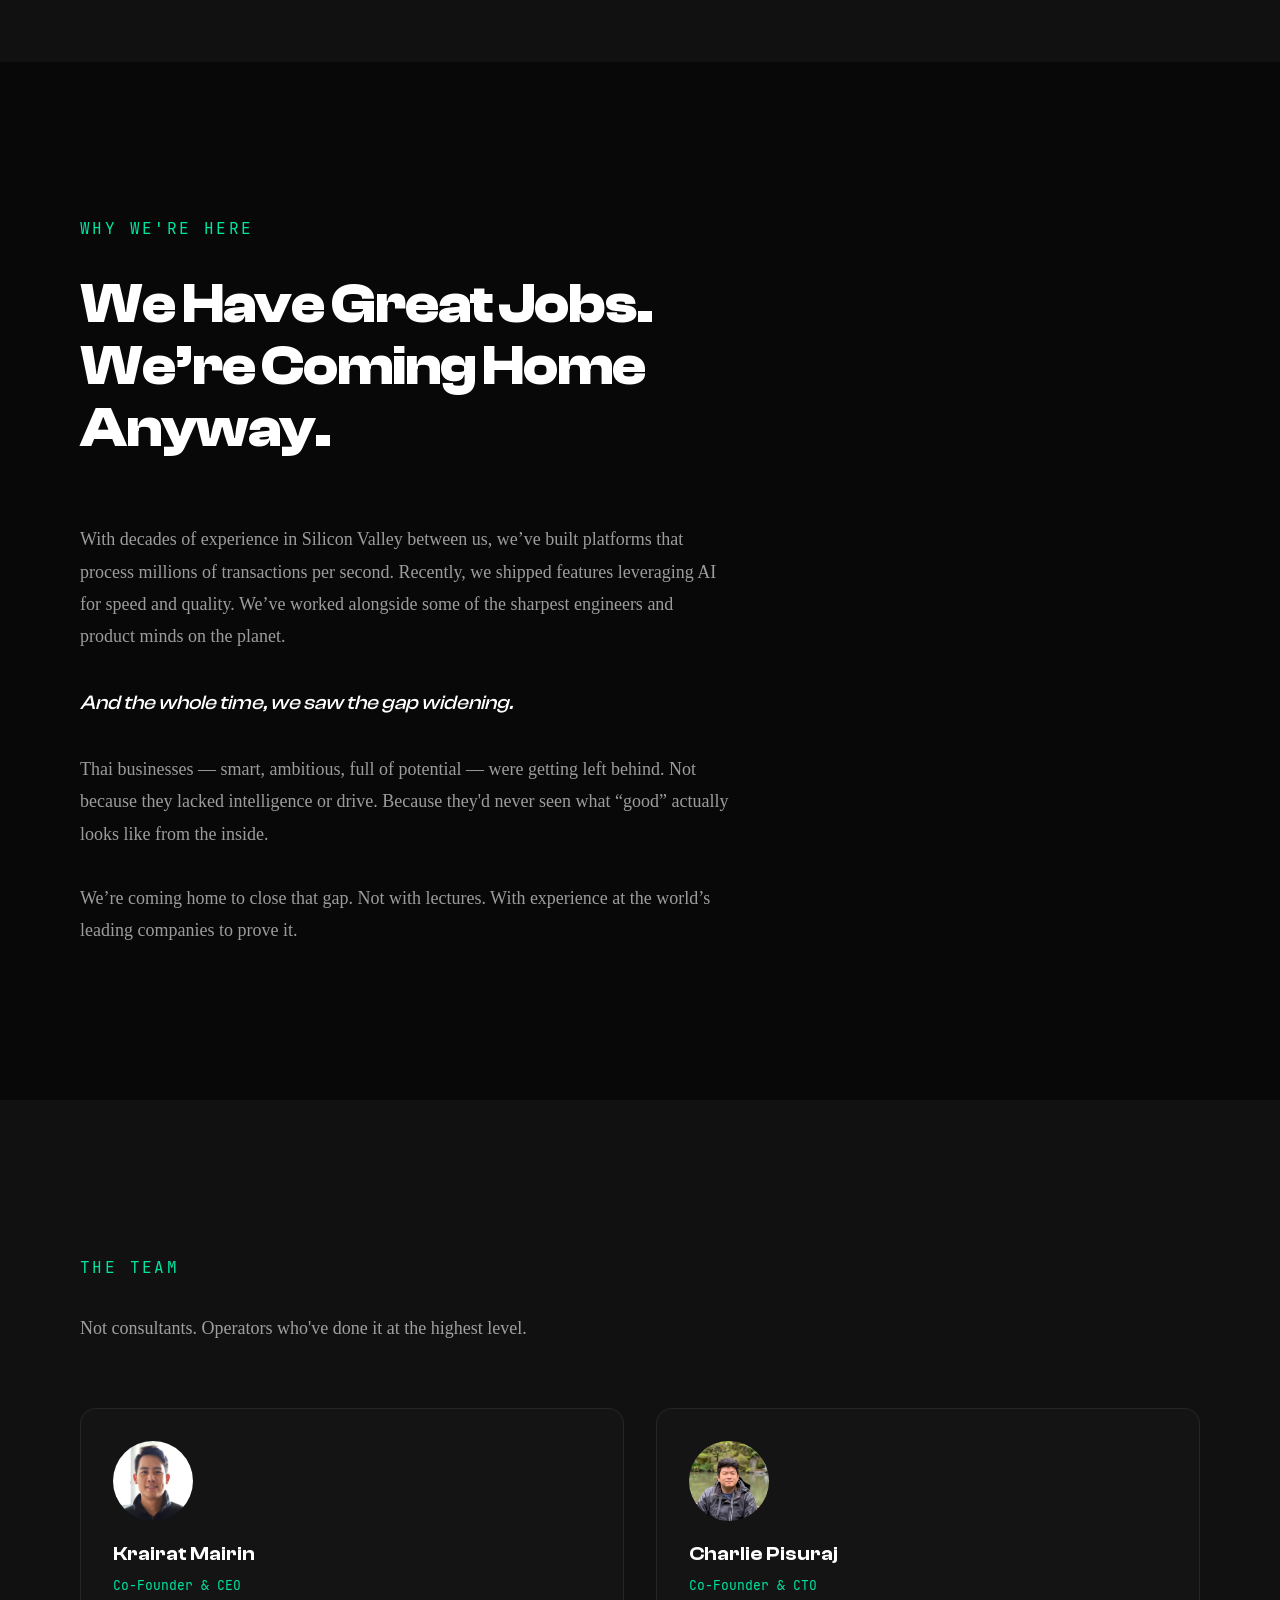
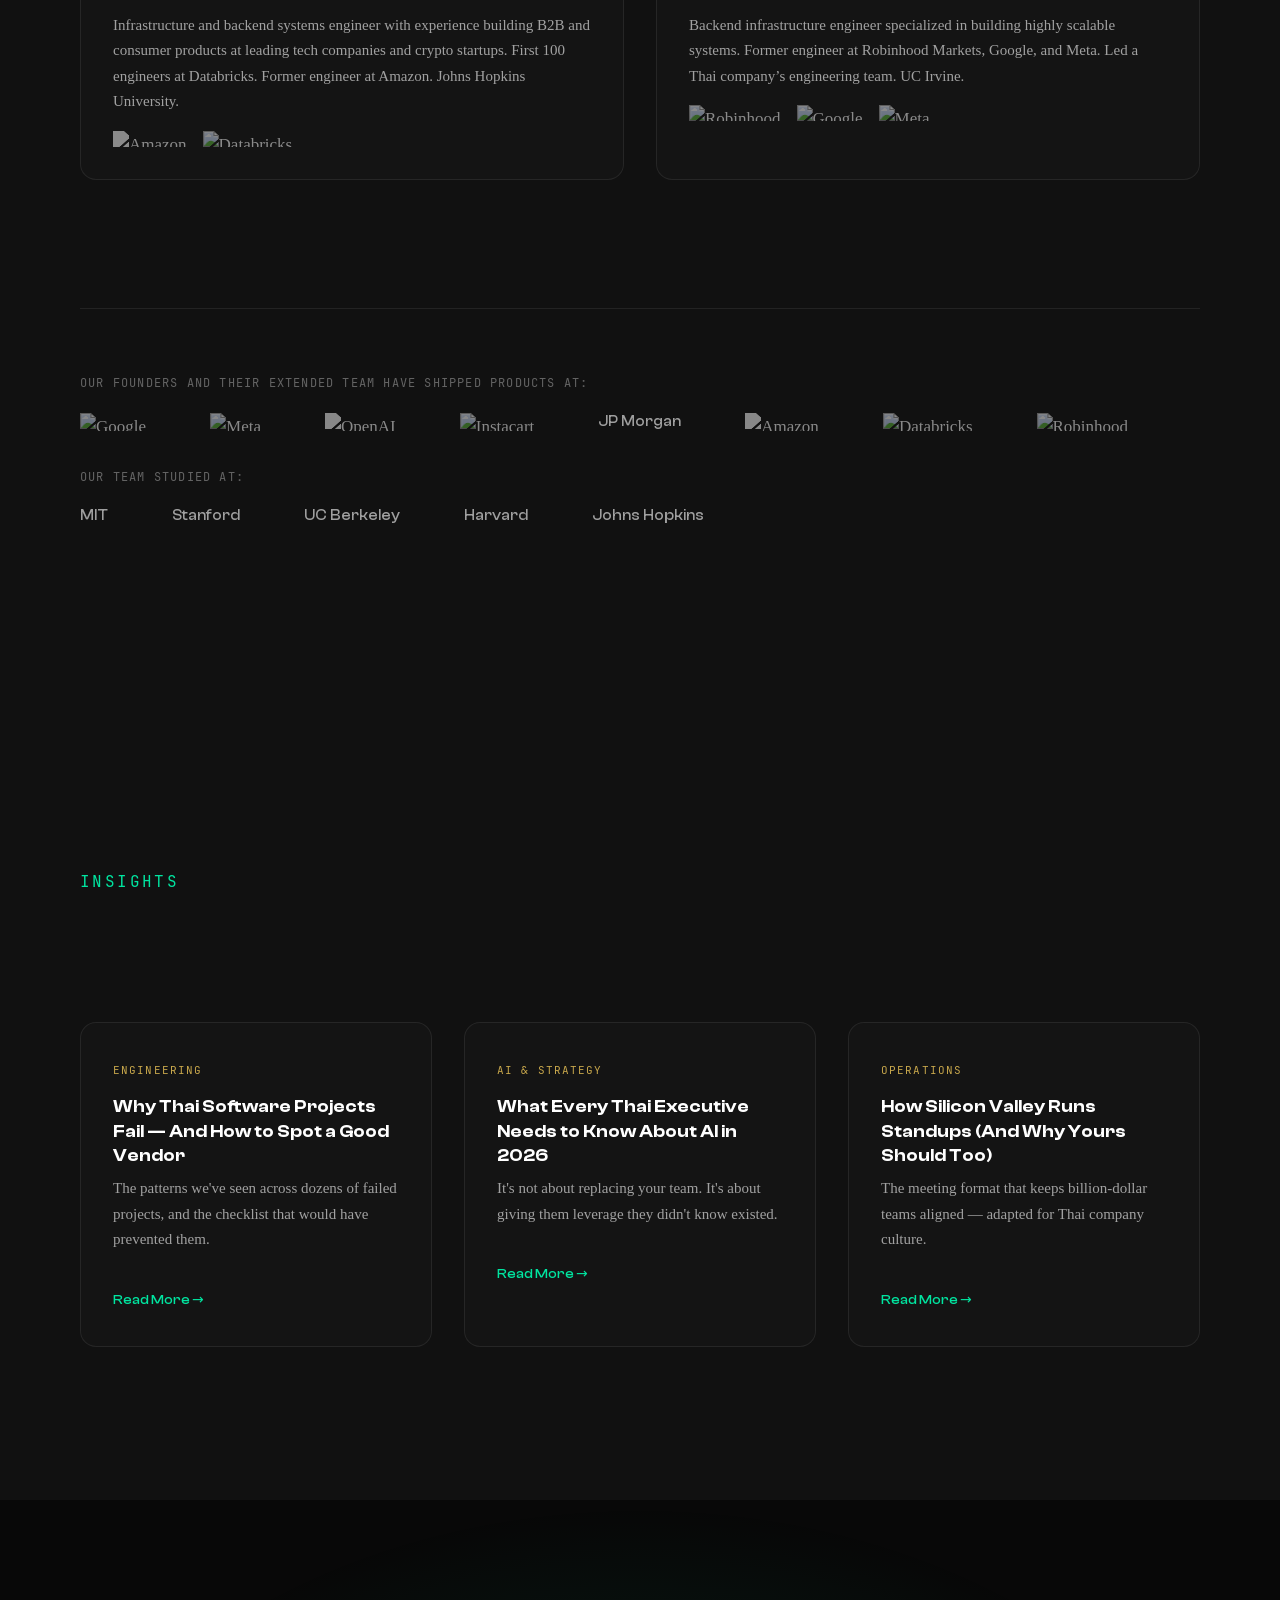
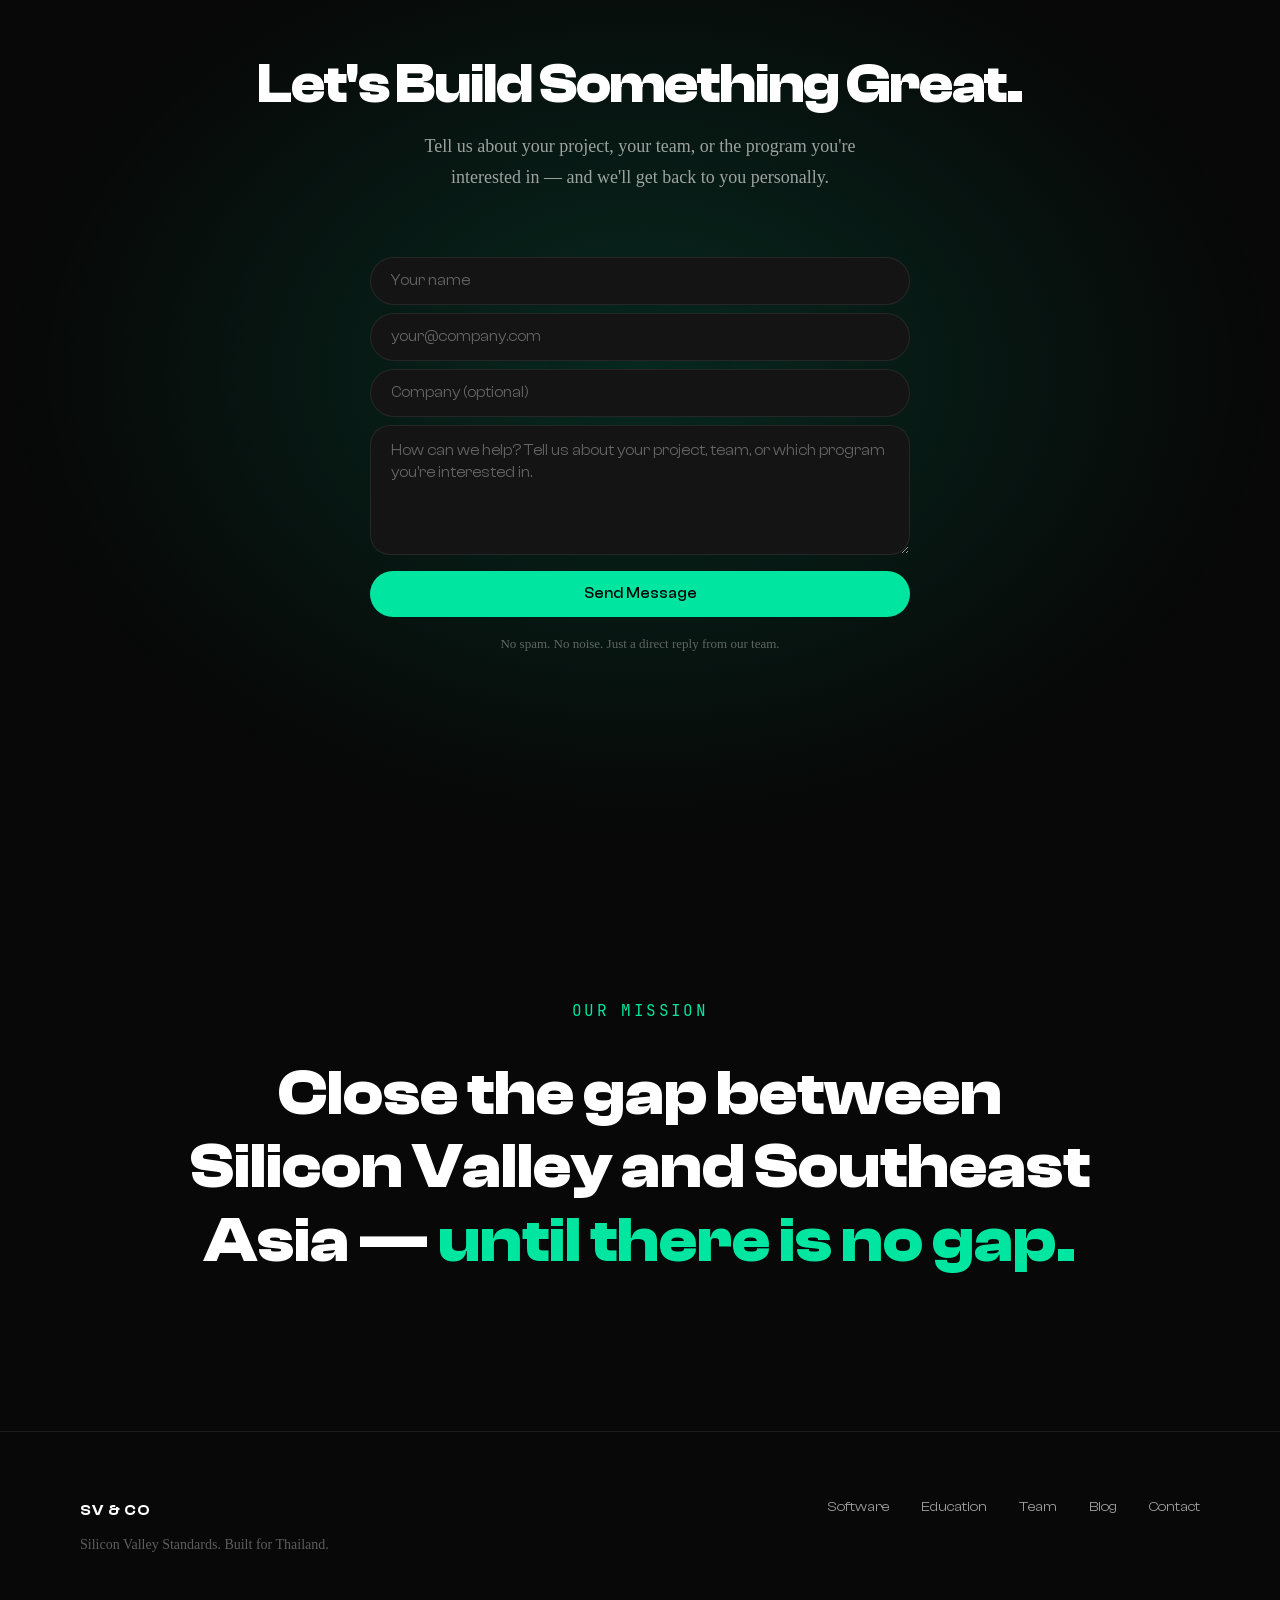
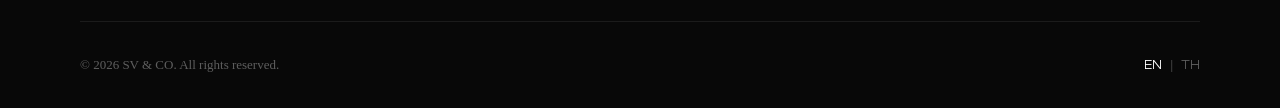
==== commit a9aab6fc: "Remove Product Design Bootcamp entirely (offering discontinued) - Delete bootcamp.html and the #boot" ====
--- a/index.html
+++ b/index.html
@@ -255,95 +255,6 @@
           </div>
 
         </div>
-      </div>
-    </section>
-
-    <!-- ========== BOOTCAMP CURRICULUM ========== -->
-    <section class="bootcamp" id="bootcamp">
-      <div class="container">
-        <span class="section-label reveal" data-i18n="bootcamp.label">Product Design Bootcamp</span>
-        <h2 class="bootcamp__title reveal" data-i18n="bootcamp.title">8 Weeks. One Real Product.<br>Zero Lectures.</h2>
-        <p class="bootcamp__subtitle reveal" data-i18n="bootcamp.subtitle">
-          You don&rsquo;t learn product design by watching slides.
-          You learn it by shipping something real &mdash; with mentors who&rsquo;ve done it at scale.
-        </p>
-
-        <div class="bootcamp__pills reveal">
-          <span class="bootcamp__pill" data-i18n="bootcamp.pill1">Mentors, not lecturers</span>
-          <span class="bootcamp__pill" data-i18n="bootcamp.pill2">You build, we guide</span>
-          <span class="bootcamp__pill" data-i18n="bootcamp.pill3">Cross-team feedback</span>
-          <span class="bootcamp__pill" data-i18n="bootcamp.pill4">Ship a real product</span>
-        </div>
-
-        <div class="bootcamp__timeline reveal">
-          <!-- Week progress bar -->
-          <div class="bootcamp__track" aria-hidden="true">
-            <div class="bootcamp__track-fill"></div>
-            <div class="bootcamp__week-markers">
-              <span class="bootcamp__week">W1</span>
-              <span class="bootcamp__week">W2</span>
-              <span class="bootcamp__week">W3</span>
-              <span class="bootcamp__week">W4</span>
-              <span class="bootcamp__week">W5</span>
-              <span class="bootcamp__week">W6</span>
-              <span class="bootcamp__week">W7</span>
-              <span class="bootcamp__week">W8</span>
-            </div>
-          </div>
-
-          <!-- Phase cards -->
-          <div class="bootcamp__phases">
-
-            <div class="bootcamp__phase bootcamp__phase--1">
-              <span class="bootcamp__phase-tag" data-i18n="bootcamp.phase1.tag">Phase 1 &mdash; Week 1</span>
-              <h3 class="bootcamp__phase-title" data-i18n="bootcamp.phase1.title">Research &amp; Scope</h3>
-              <p class="bootcamp__phase-body" data-i18n="bootcamp.phase1.body">
-                Find what excites you. Research the market. Draft your business model and executive summary. Scope it with mentors.
-              </p>
-            </div>
-
-            <div class="bootcamp__phase bootcamp__phase--2">
-              <span class="bootcamp__phase-tag" data-i18n="bootcamp.phase2.tag">Phase 2 &mdash; Weeks 2&ndash;5</span>
-              <h3 class="bootcamp__phase-title" data-i18n="bootcamp.phase2.title">Build</h3>
-              <p class="bootcamp__phase-body" data-i18n="bootcamp.phase2.body">
-                The Lean Startup loop, on repeat: build an MVP, ship it to real users,
-                measure what they actually do, learn, then pivot or persevere.
-                As many cycles as you can in four weeks.
-              </p>
-              <div class="bootcamp__cycle" aria-hidden="true">
-                <span class="bootcamp__cycle-label">Each week:</span>
-                <div class="bootcamp__cycle-loop">
-                  <span class="bootcamp__cycle-step">Build</span>
-                  <span class="bootcamp__cycle-arrow">&rarr;</span>
-                  <span class="bootcamp__cycle-step">Measure</span>
-                  <span class="bootcamp__cycle-arrow">&rarr;</span>
-                  <span class="bootcamp__cycle-step">Learn</span>
-                  <span class="bootcamp__cycle-arrow bootcamp__cycle-arrow--loop">&#x21BB;</span>
-                </div>
-              </div>
-            </div>
-
-            <div class="bootcamp__phase bootcamp__phase--3">
-              <span class="bootcamp__phase-tag" data-i18n="bootcamp.phase3.tag">Phase 3 &mdash; Weeks 6&ndash;7</span>
-              <h3 class="bootcamp__phase-title" data-i18n="bootcamp.phase3.title">Launch &amp; Learn</h3>
-              <p class="bootcamp__phase-body" data-i18n="bootcamp.phase3.body">
-                Real users outside the cohort. Track metrics. Iterate.
-                Other teams run structured beta testing on your product.
-              </p>
-            </div>
-
-            <div class="bootcamp__phase bootcamp__phase--4">
-              <span class="bootcamp__phase-tag" data-i18n="bootcamp.phase4.tag">Phase 4 &mdash; Week 8</span>
-              <h3 class="bootcamp__phase-title" data-i18n="bootcamp.phase4.title">Demo Day</h3>
-              <p class="bootcamp__phase-body" data-i18n="bootcamp.phase4.body">
-                10-min pitch + live demo to mentors, industry guests, and investors.
-              </p>
-            </div>
-
-          </div>
-        </div>
-
-        <a href="bootcamp.html" class="btn btn--primary bootcamp__cta reveal" data-i18n="bootcamp.cta">See Full Curriculum &rarr;</a>
       </div>
     </section>
 
--- a/css/style.css
+++ b/css/style.css
@@ -1216,320 +1216,6 @@
 }
 
 /* ============================================
-   BOOTCAMP CURRICULUM
-   ============================================ */
-
-.bootcamp {
-  padding: var(--space-section) 0;
-}
-
-.bootcamp__title {
-  font-family: var(--font-display);
-  font-weight: 700;
-  font-size: clamp(1.75rem, 3.5vw, 2.5rem);
-  line-height: 1.15;
-  letter-spacing: -0.02em;
-  margin-bottom: var(--space-sm);
-}
-
-.bootcamp__subtitle {
-  font-size: 1.125rem;
-  color: var(--color-text-muted);
-  max-width: 600px;
-  margin-bottom: var(--space-md);
-}
-
-/* --- Differentiator pills --- */
-.bootcamp__pills {
-  display: flex;
-  flex-wrap: wrap;
-  gap: var(--space-xs);
-  margin-bottom: var(--space-lg);
-}
-
-.bootcamp__pill {
-  font-family: var(--font-mono);
-  font-size: 0.6875rem;
-  letter-spacing: 0.1em;
-  text-transform: uppercase;
-  color: var(--color-accent);
-  background: var(--color-accent-glow);
-  padding: 0.25rem 0.75rem;
-  border-radius: 100px;
-}
-
-/* --- Timeline track --- */
-.bootcamp__timeline {
-  margin-bottom: var(--space-lg);
-}
-
-.bootcamp__track {
-  margin-bottom: var(--space-md);
-}
-
-.bootcamp__track-fill {
-  height: 2px;
-  background: var(--color-border);
-  border-radius: 2px;
-  position: relative;
-}
-
-.bootcamp__track-fill::after {
-  content: '';
-  position: absolute;
-  top: 0;
-  left: 0;
-  height: 100%;
-  width: var(--track-progress, 0%);
-  background: var(--color-accent);
-  border-radius: 2px;
-  transition: width 0.4s var(--ease-out);
-}
-
-.bootcamp__week-markers {
-  display: grid;
-  grid-template-columns: repeat(8, 1fr);
-  margin-top: var(--space-xs);
-}
-
-.bootcamp__week {
-  font-family: var(--font-mono);
-  font-size: 0.6875rem;
-  color: var(--color-text-dim);
-  text-align: center;
-  transition: color 0.3s var(--ease-out);
-}
-
-.bootcamp__week.lit {
-  color: var(--color-accent);
-}
-
-/* --- Phase cards --- */
-.bootcamp__phases {
-  display: grid;
-  grid-template-columns: 1.5fr 4fr 2fr 1.5fr;
-  gap: var(--space-sm);
-}
-
-.bootcamp__phase {
-  background: var(--color-bg-card);
-  border: 1px solid var(--color-border);
-  border-radius: 16px;
-  padding: var(--space-md);
-  transition: border-color var(--duration-normal) var(--ease-out),
-              box-shadow var(--duration-normal) var(--ease-out);
-}
-
-.bootcamp__phase:hover {
-  border-color: rgba(255, 255, 255, 0.15);
-}
-
-/* Active phase accent (scroll-driven) */
-.bootcamp__phase.active {
-  border-color: var(--color-accent);
-  box-shadow: 0 0 40px var(--color-accent-glow);
-  position: relative;
-}
-
-.bootcamp__phase.active::before {
-  content: '';
-  position: absolute;
-  top: 0;
-  left: 0;
-  right: 0;
-  height: 1px;
-  background: linear-gradient(90deg, transparent, var(--color-accent), transparent);
-}
-
-.bootcamp__phase-tag {
-  display: inline-block;
-  font-family: var(--font-mono);
-  font-size: 0.6875rem;
-  letter-spacing: 0.1em;
-  text-transform: uppercase;
-  color: var(--color-accent);
-  margin-bottom: var(--space-xs);
-}
-
-.bootcamp__phase-title {
-  font-family: var(--font-display);
-  font-weight: 600;
-  font-size: clamp(1rem, 1.5vw, 1.25rem);
-  line-height: 1.3;
-  margin-bottom: var(--space-xs);
-}
-
-.bootcamp__phase-body {
-  color: var(--color-text-muted);
-  font-size: 0.875rem;
-  line-height: 1.7;
-}
-
-/* --- Sprint flow inside Build phase --- */
-.bootcamp__cycle {
-  margin-top: var(--space-sm);
-  padding-top: var(--space-sm);
-  border-top: 1px solid var(--color-border);
-}
-
-.bootcamp__cycle-label {
-  font-family: var(--font-mono);
-  font-size: 0.625rem;
-  letter-spacing: 0.1em;
-  text-transform: uppercase;
-  color: var(--color-text-dim);
-  display: block;
-  margin-bottom: var(--space-xs);
-}
-
-.bootcamp__cycle-loop {
-  display: flex;
-  align-items: center;
-  gap: var(--space-xs);
-}
-
-.bootcamp__cycle-step {
-  font-family: var(--font-mono);
-  font-size: 0.6875rem;
-  letter-spacing: 0.05em;
-  color: var(--color-text-muted);
-  background: rgba(255, 255, 255, 0.04);
-  padding: 0.25rem 0.625rem;
-  border-radius: 6px;
-  border: 1px solid var(--color-border);
-}
-
-.bootcamp__cycle-arrow {
-  color: var(--color-accent);
-  font-size: 0.75rem;
-}
-
-.bootcamp__cycle-arrow--loop {
-  font-size: 1.125rem;
-}
-
-.bootcamp__cta {
-  display: inline-flex;
-}
-
-/* ============================================
-   BOOTCAMP STANDALONE PAGE
-   ============================================ */
-
-.bootcamp-hero {
-  padding: calc(var(--nav-height) + var(--space-lg)) 0 var(--space-md);
-  border-bottom: 1px solid var(--color-border);
-}
-
-.bootcamp-hero__back {
-  display: inline-flex;
-  align-items: center;
-  gap: 0.5rem;
-  font-family: var(--font-mono);
-  font-size: 0.8125rem;
-  color: var(--color-text-muted);
-  text-decoration: none;
-  margin-bottom: var(--space-md);
-  transition: color var(--duration-fast);
-}
-
-.bootcamp-hero__back:hover {
-  color: var(--color-accent);
-}
-
-.bootcamp-curriculum {
-  padding: var(--space-md) 0 var(--space-lg);
-}
-
-.bootcamp-details {
-  padding: 0 0 var(--space-md);
-}
-
-.bootcamp-detail {
-  max-width: 720px;
-  margin: 0 auto;
-  padding: var(--space-lg) 0;
-  border-bottom: 1px solid var(--color-border);
-}
-
-.bootcamp-detail:last-child {
-  border-bottom: none;
-}
-
-.bootcamp-detail__header {
-  margin-bottom: var(--space-md);
-}
-
-.bootcamp-detail__title {
-  font-family: var(--font-display);
-  font-weight: 700;
-  font-size: clamp(1.5rem, 3vw, 2rem);
-  line-height: 1.2;
-  margin-top: var(--space-xs);
-}
-
-.bootcamp-detail__subtitle {
-  font-family: var(--font-display);
-  font-weight: 600;
-  font-size: 1.125rem;
-  color: var(--color-accent);
-  margin-top: 2rem;
-  margin-bottom: 1rem;
-}
-
-.bootcamp-detail__body p {
-  font-size: 1.125rem;
-  line-height: 1.8;
-  color: var(--color-text-muted);
-  margin-bottom: 1.75rem;
-}
-
-.bootcamp-detail__body ul {
-  font-size: 1.125rem;
-  line-height: 1.8;
-  color: var(--color-text-muted);
-  margin-bottom: 1.75rem;
-  padding-left: 1.5rem;
-}
-
-.bootcamp-detail__body li {
-  margin-bottom: 0.75rem;
-}
-
-.bootcamp-detail__body li::marker {
-  color: var(--color-accent);
-}
-
-.bootcamp-detail__body strong {
-  color: var(--color-text);
-  font-weight: 600;
-}
-
-.bootcamp-cta {
-  padding: var(--space-lg) 0;
-  border-top: 1px solid var(--color-border);
-}
-
-.bootcamp-cta__inner {
-  text-align: center;
-  max-width: 560px;
-  margin: 0 auto;
-}
-
-.bootcamp-cta__title {
-  font-family: var(--font-display);
-  font-weight: 700;
-  font-size: clamp(1.5rem, 3vw, 2rem);
-  margin-bottom: var(--space-sm);
-}
-
-.bootcamp-cta__body {
-  color: var(--color-text-muted);
-  font-size: 1.125rem;
-  margin-bottom: var(--space-md);
-}
-
-/* ============================================
    ANIMATIONS (Reduced motion)
    ============================================ */
 
@@ -1653,34 +1339,6 @@
     grid-template-columns: 1fr;
   }
 
-  /* Bootcamp: stack phases vertically */
-  .bootcamp__track {
-    display: none;
-  }
-
-  .bootcamp__phases {
-    grid-template-columns: 1fr;
-  }
-
-  .bootcamp__phase {
-    border-left: 3px solid var(--color-border);
-    border-radius: 0 16px 16px 0;
-  }
-
-  .bootcamp__phase.active {
-    border-left-color: var(--color-accent);
-  }
-
-  /* Bootcamp standalone page */
-  .bootcamp-hero {
-    padding-top: calc(var(--nav-height) + var(--space-lg));
-  }
-
-  .bootcamp-detail__body p,
-  .bootcamp-detail__body ul {
-    font-size: 1.0625rem;
-  }
-
   /* Footer: stack */
   .footer__top {
     flex-direction: column;
@@ -1700,12 +1358,4 @@
   .education__grid {
     grid-template-columns: repeat(2, 1fr);
   }
-
-  .bootcamp__phases {
-    grid-template-columns: repeat(2, 1fr);
-  }
-
-  .bootcamp__phase--2 {
-    grid-column: 1 / -1;
-  }
-}
+}
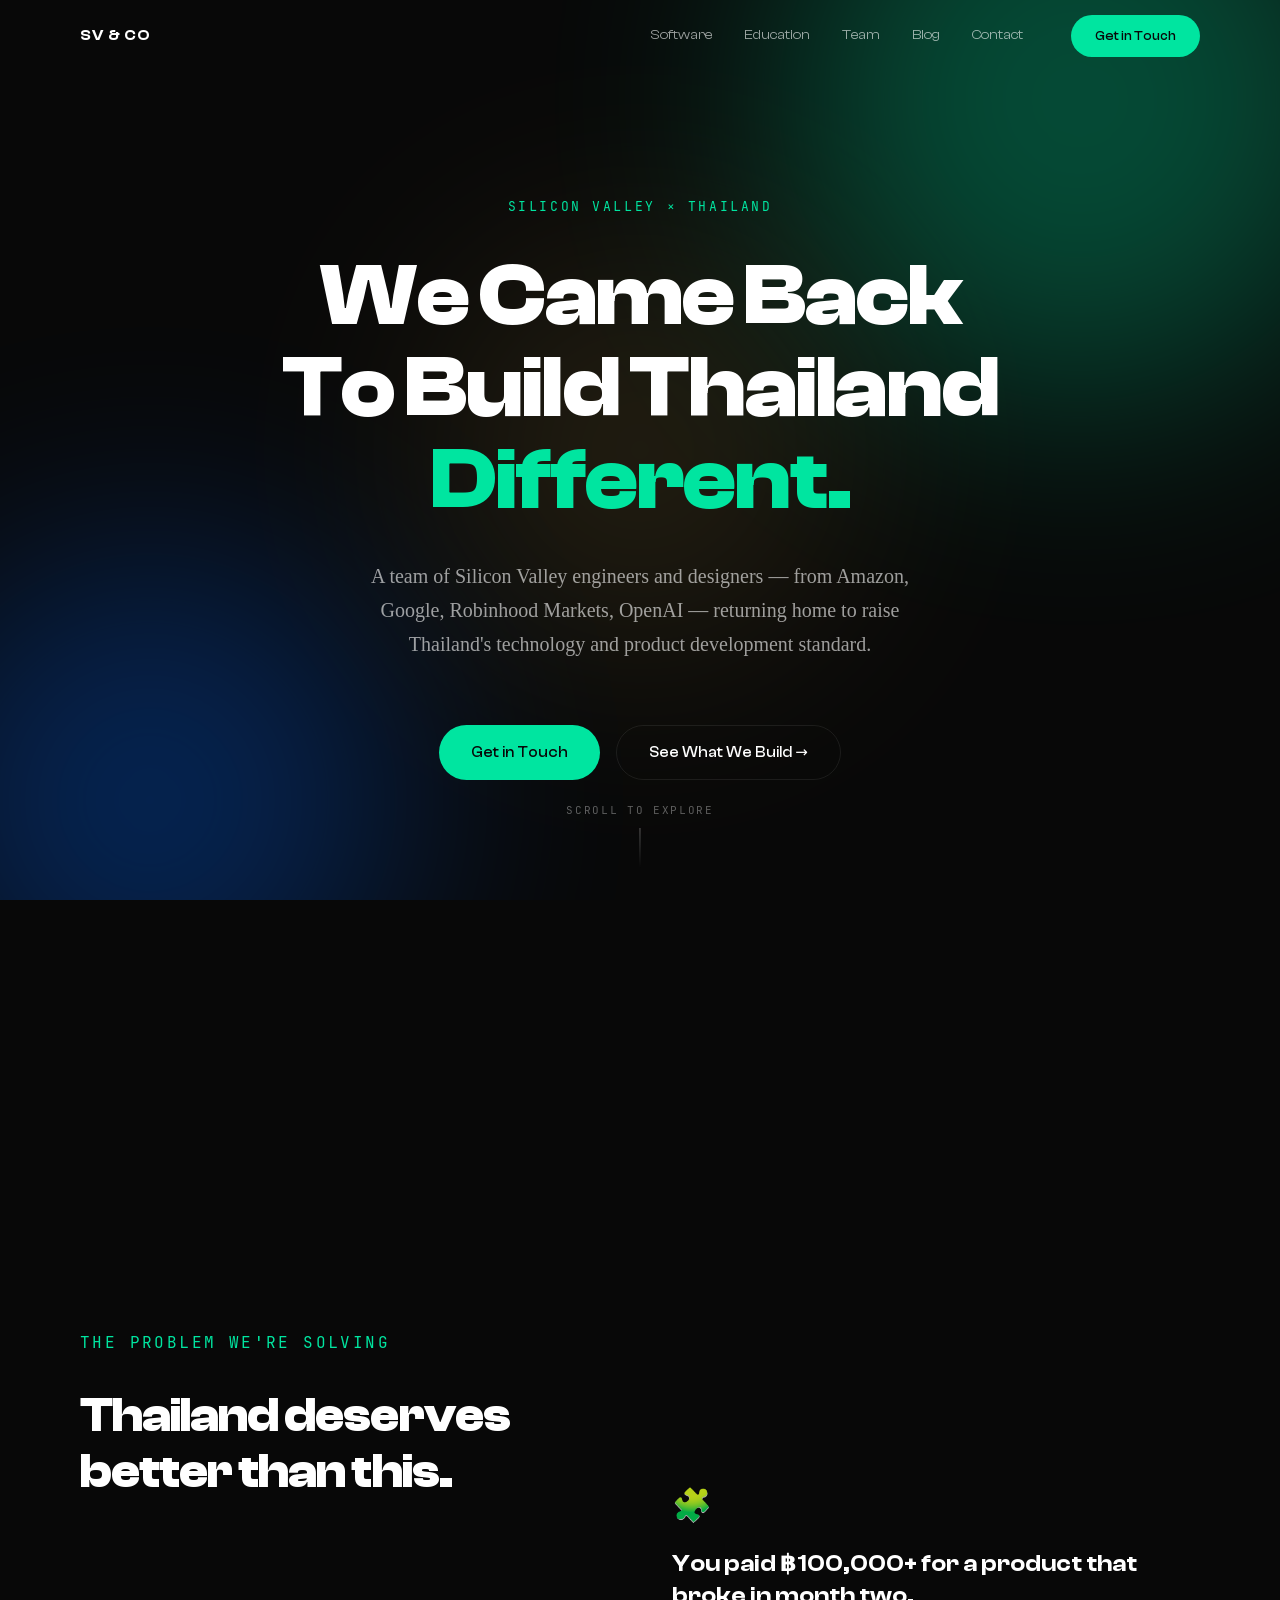
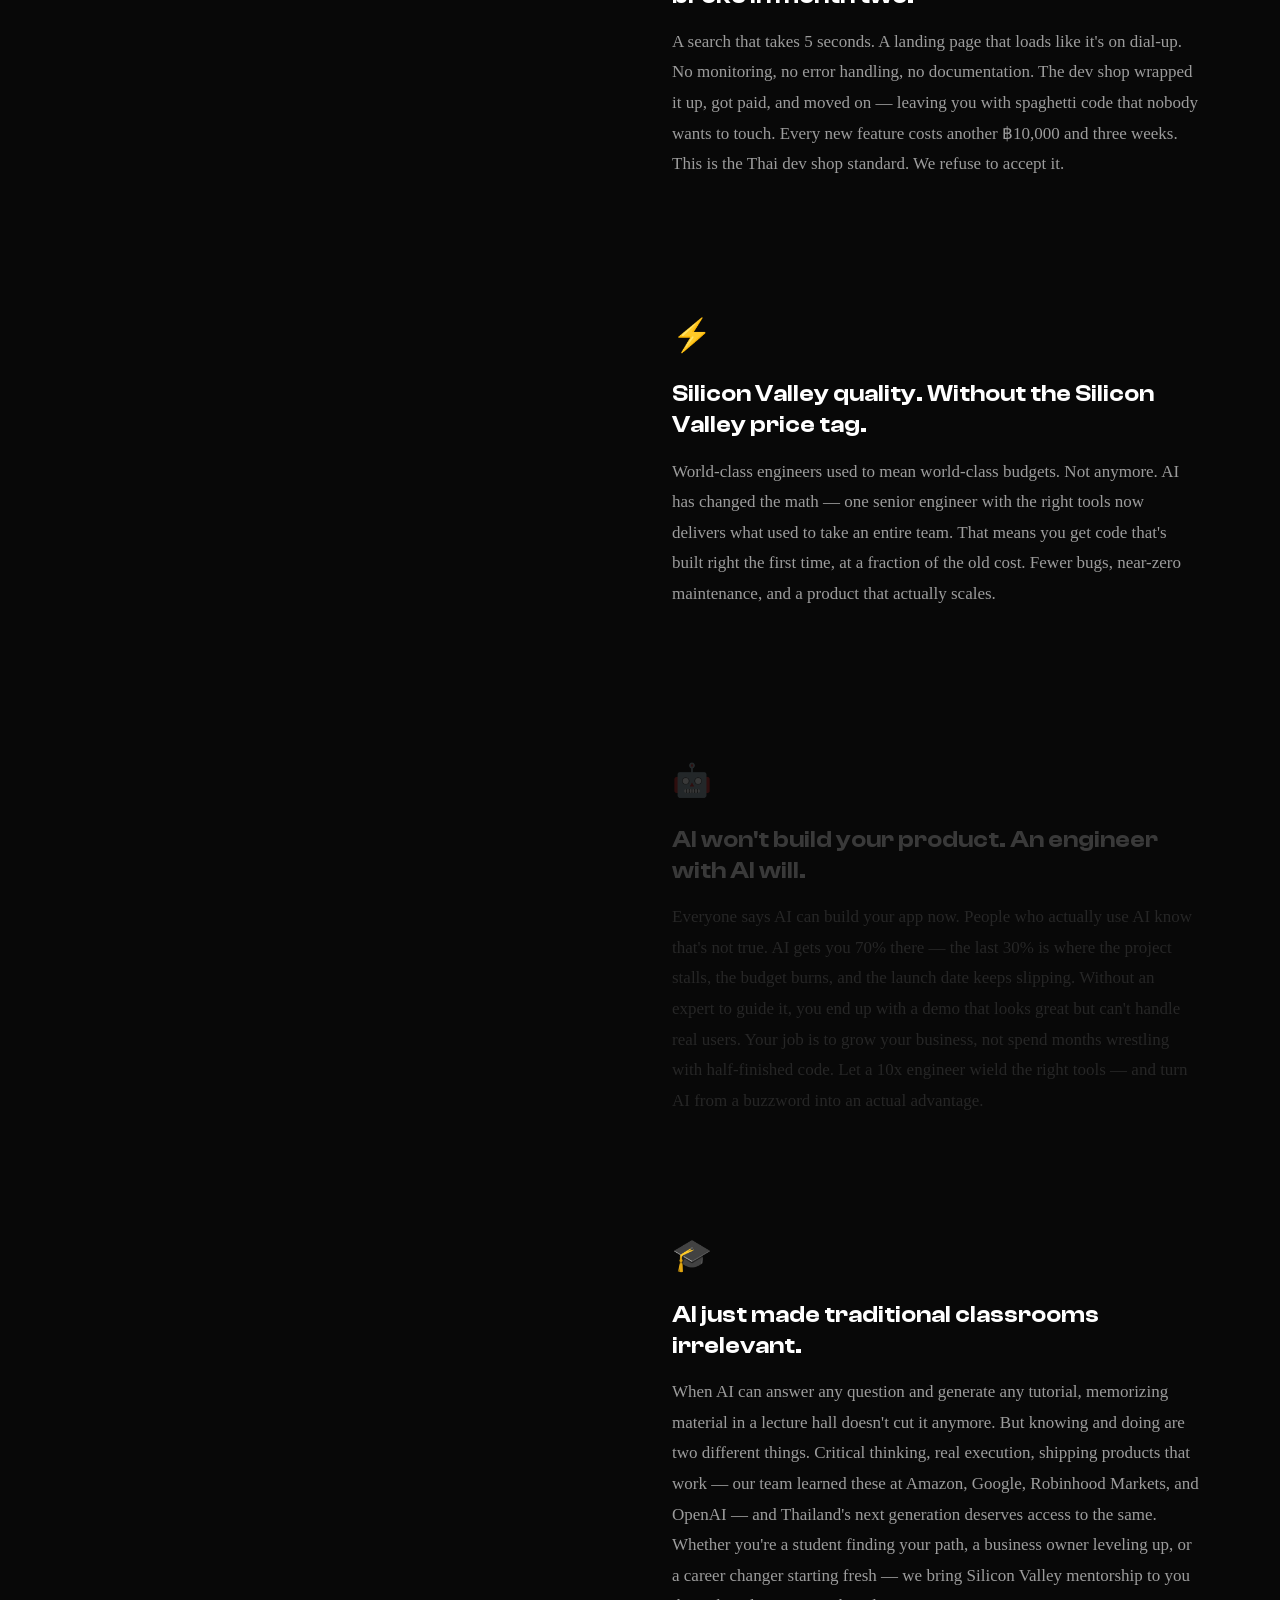
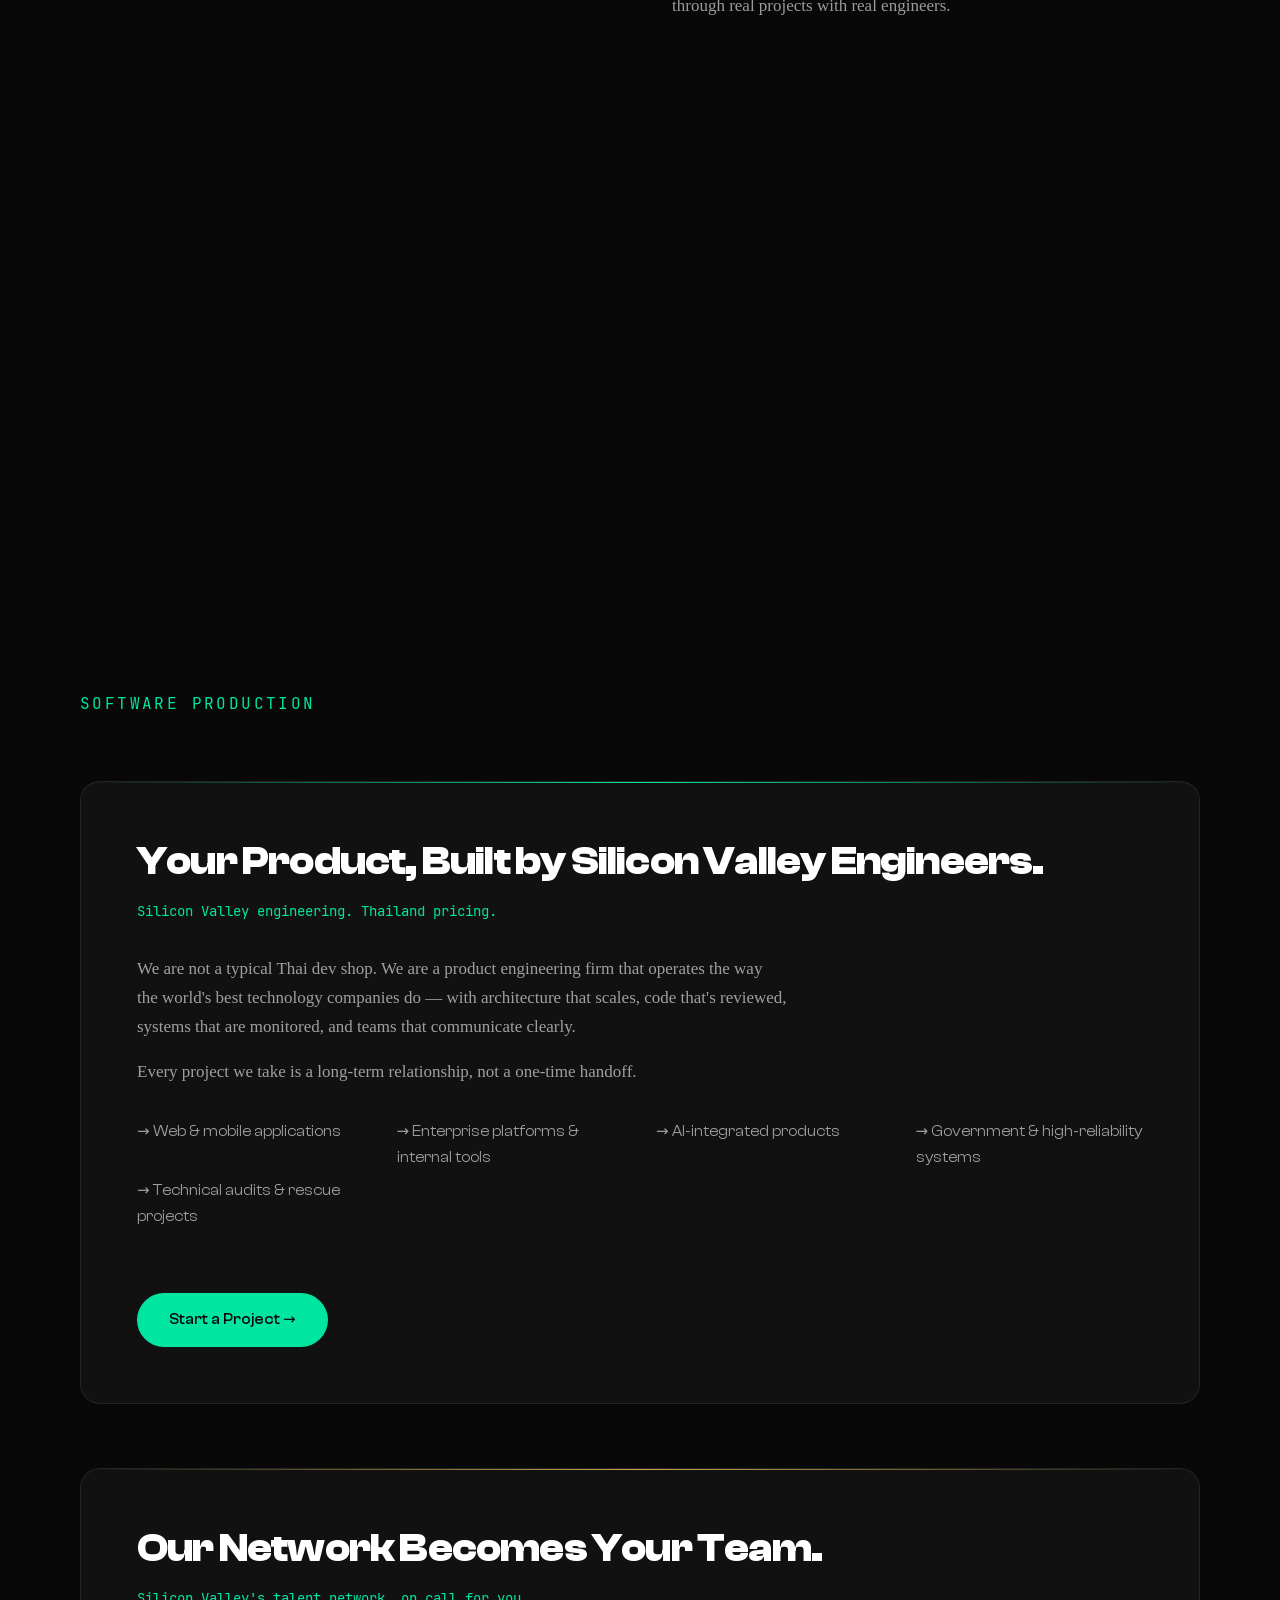
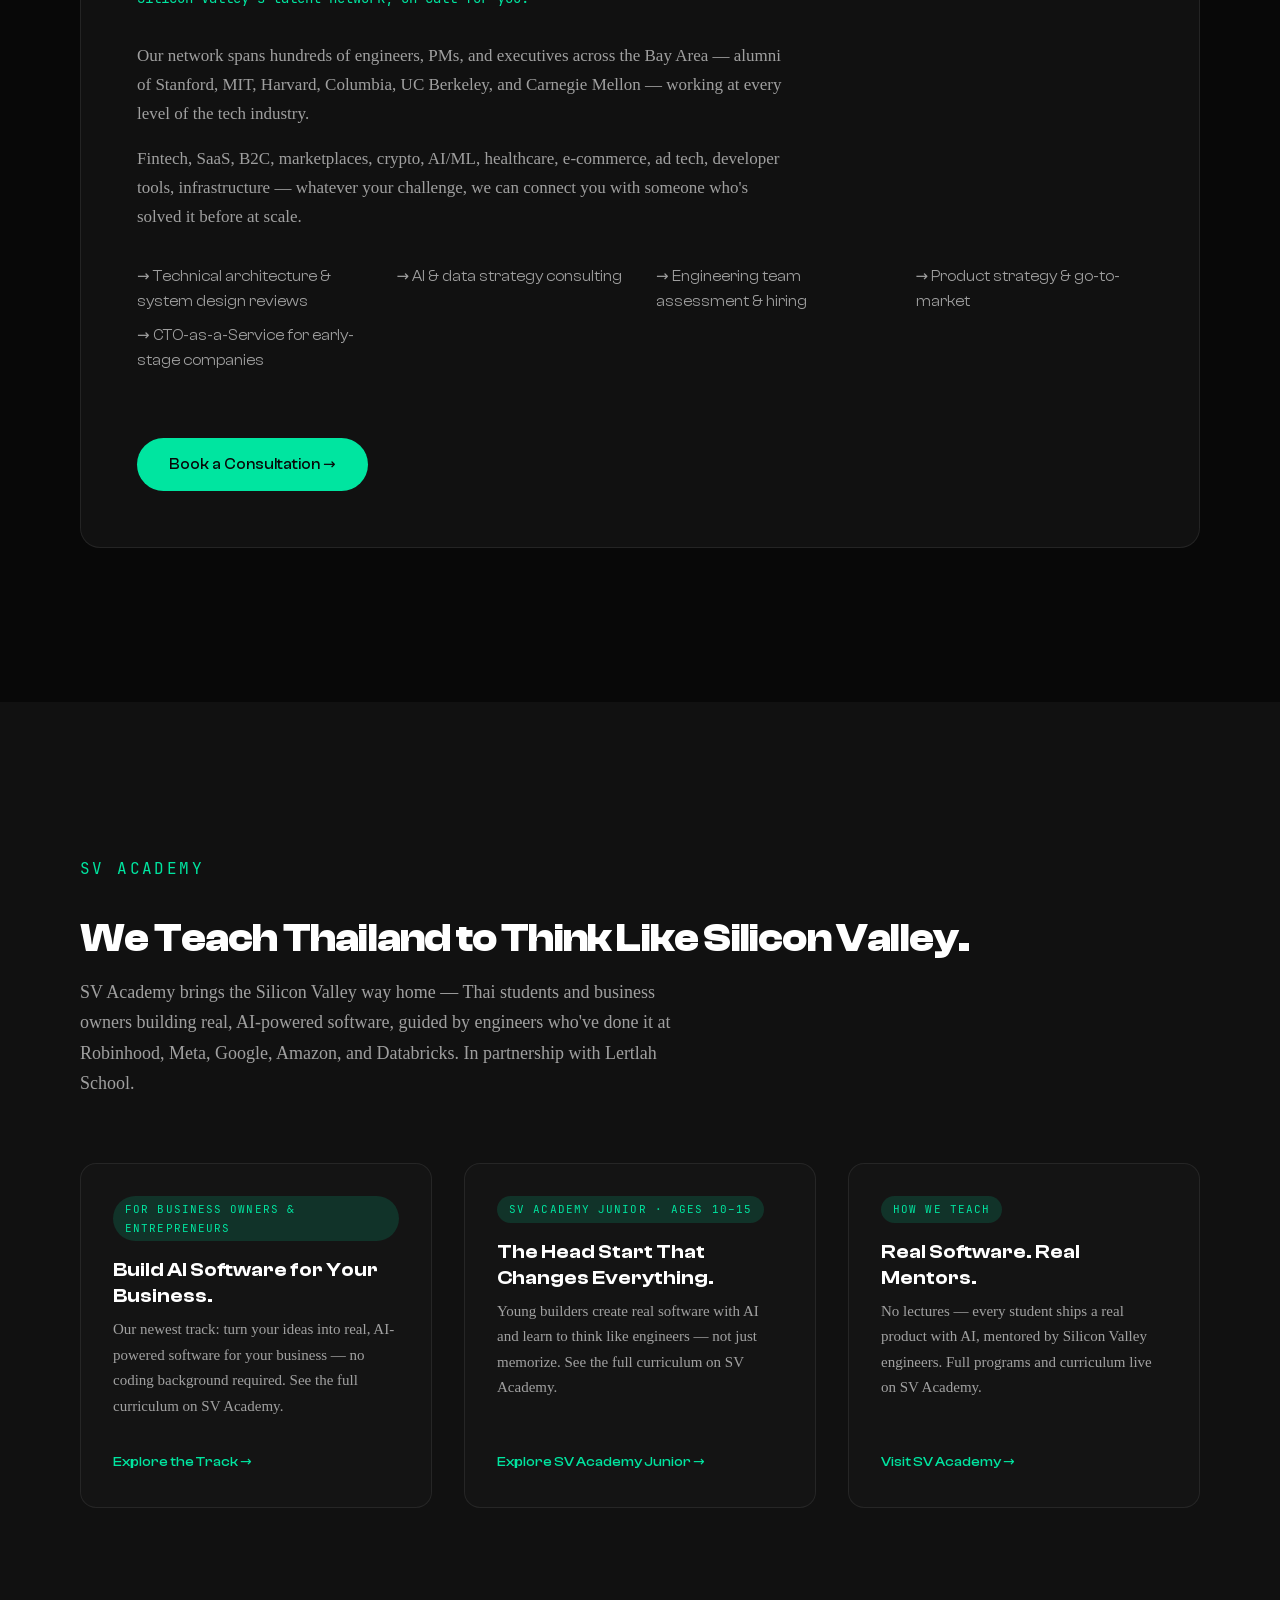
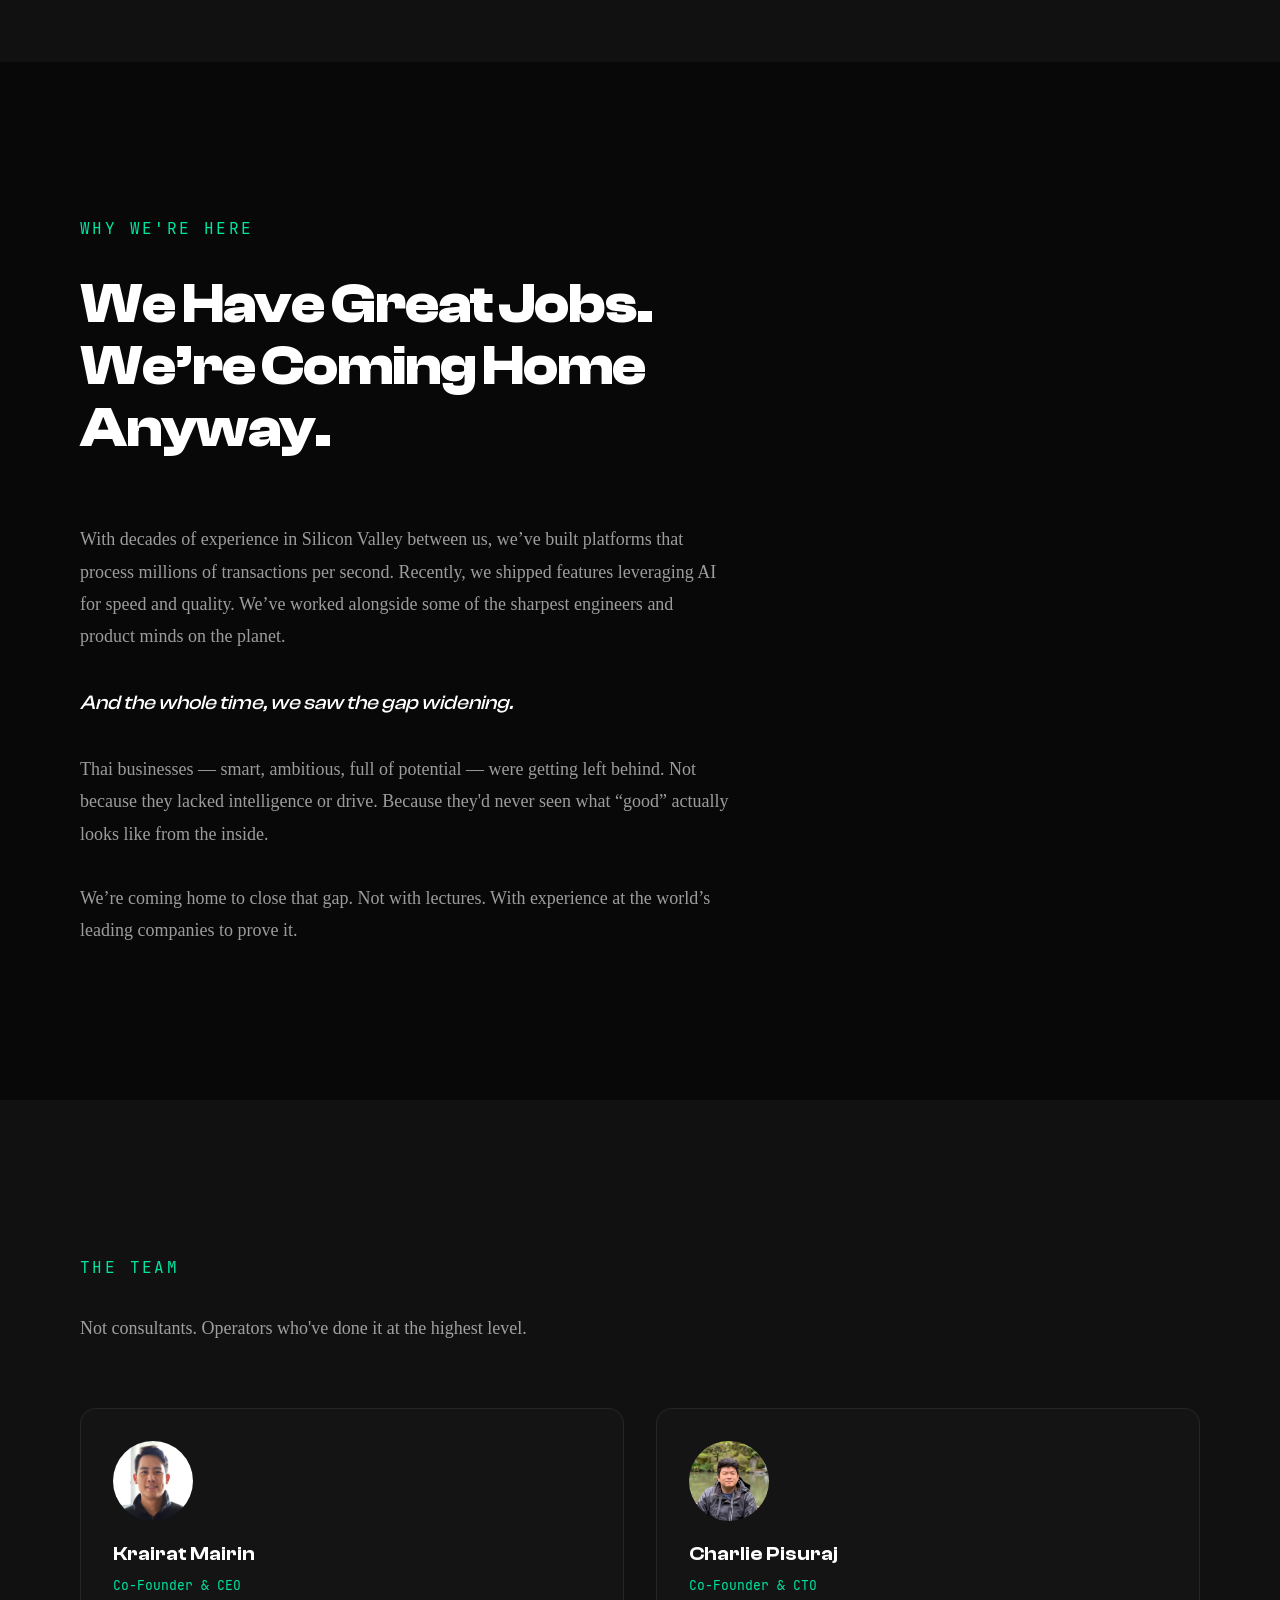
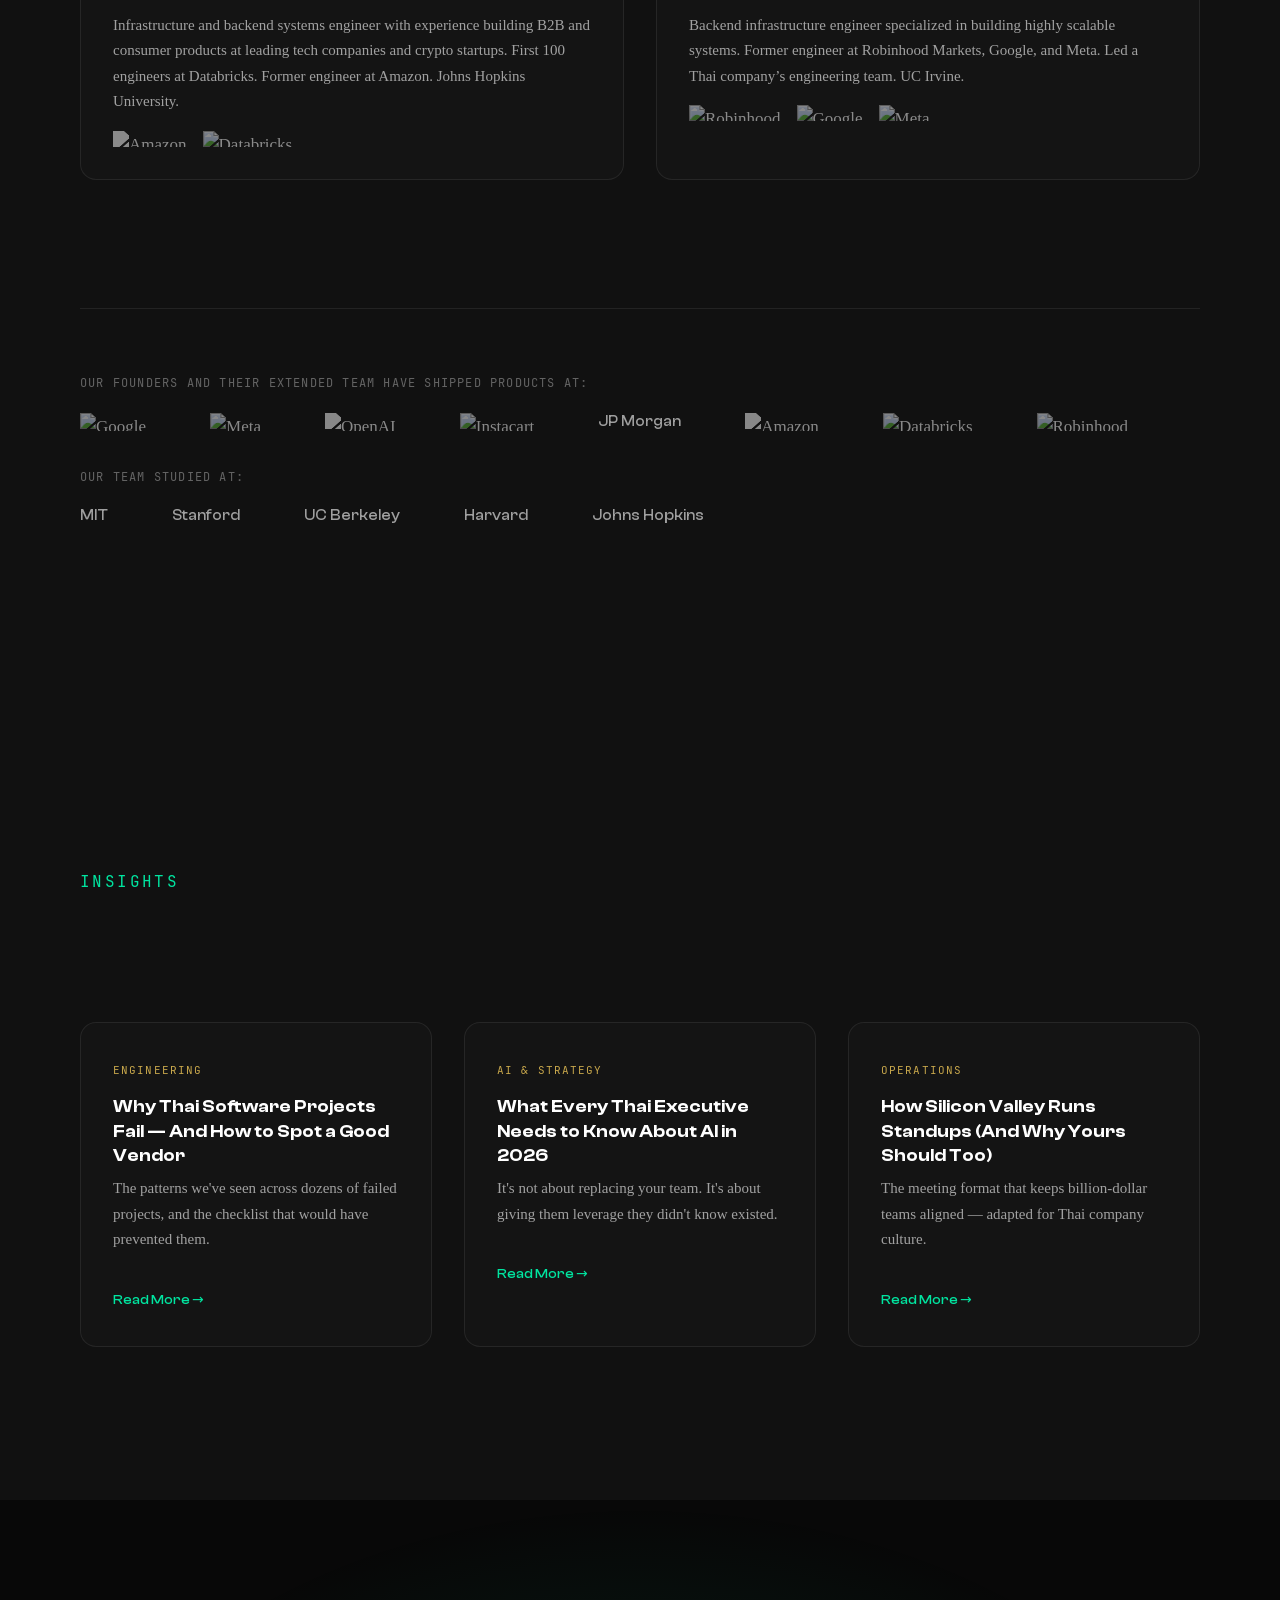
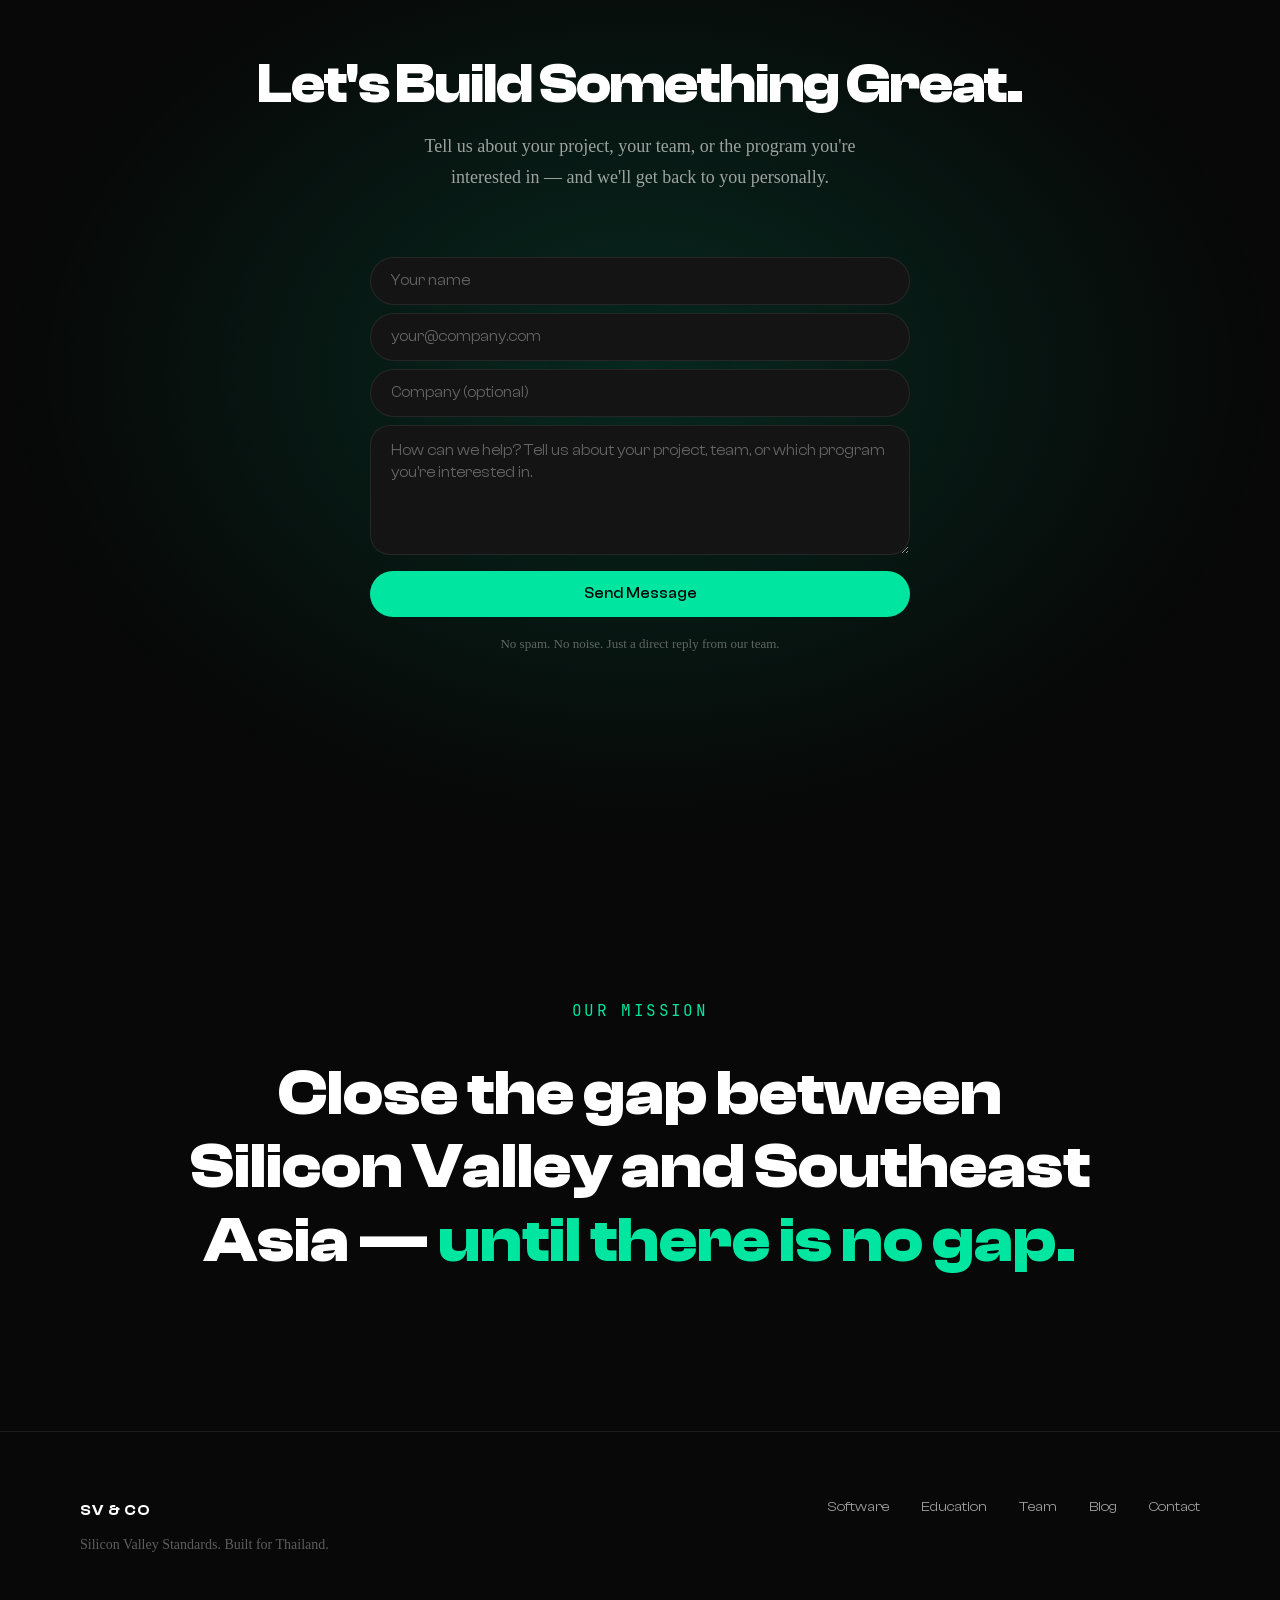
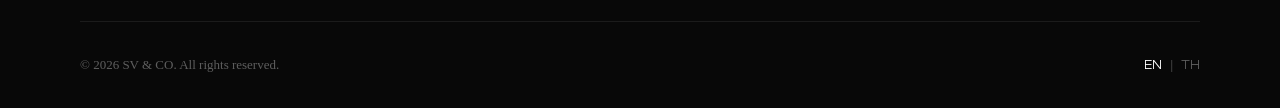
==== commit 9193f9ac: "Coherence audit fixes (multi-agent audit, verified) - Fix inconsistent credential claim: problem car" ====
--- a/index.html
+++ b/index.html
@@ -41,7 +41,7 @@
   <link rel="preload" href="assets/fonts/ClashDisplay-Variable.woff2" as="font" type="font/woff2" crossorigin>
 
   <!-- Styles -->
-  <link rel="stylesheet" href="css/style.css?v=5">
+  <link rel="stylesheet" href="css/style.css?v=6">
 </head>
 <body>
 
@@ -146,8 +146,8 @@
               When AI can answer any question and generate any tutorial, memorizing
               material in a lecture hall doesn't cut it anymore. But knowing and doing
               are two different things. Critical thinking, real execution, shipping
-              products that work &mdash; our team learned these at Amazon, Google, and
-              Facebook, and Thailand's next generation deserves access to the same.
+              products that work &mdash; our team learned these at Amazon, Google,
+              Robinhood Markets, and OpenAI &mdash; and Thailand's next generation deserves access to the same.
               Whether you're a student finding your path, a business owner leveling up,
               or a career changer starting fresh &mdash; we bring Silicon Valley
               mentorship to you through real projects with real engineers.
@@ -469,6 +469,6 @@
   </footer>
 
 
-  <script defer src="js/main.js?v=5"></script>
+  <script defer src="js/main.js?v=6"></script>
 </body>
 </html>
--- a/css/style.css
+++ b/css/style.css
@@ -424,54 +424,6 @@
   50% { opacity: 1; transform: scaleY(1.2); }
 }
 
-/* ============================================
-   CREDIBILITY BAR
-   ============================================ */
-
-.credibility {
-  padding: var(--space-lg) 0;
-  background: var(--color-bg-elevated);
-  border-top: 1px solid var(--color-border);
-  border-bottom: 1px solid var(--color-border);
-}
-
-.credibility__row {
-  display: flex;
-  flex-direction: column;
-  align-items: center;
-  gap: var(--space-sm);
-  padding: var(--space-sm) 0;
-}
-
-.credibility__label {
-  font-family: var(--font-mono);
-  font-size: 0.75rem;
-  letter-spacing: 0.1em;
-  text-transform: uppercase;
-  color: var(--color-text-dim);
-}
-
-.credibility__logos {
-  display: flex;
-  flex-wrap: wrap;
-  justify-content: center;
-  align-items: center;
-  gap: var(--space-sm) var(--space-lg);
-}
-
-.credibility__logo {
-  font-family: var(--font-display);
-  font-weight: 600;
-  font-size: 0.9375rem;
-  color: var(--color-text-muted);
-  letter-spacing: 0.02em;
-}
-
-.credibility__divider {
-  height: 1px;
-  background: var(--color-border);
-  margin: var(--space-sm) 0;
-}
 
 /* ============================================
    PROBLEM (Sticky Scroll)
@@ -884,19 +836,7 @@
    LOGO IMAGES
    ============================================ */
 
-.credibility__logo-img {
-  height: 22px;
-  width: auto;
-  opacity: 0.6;
-  transition: opacity var(--duration-fast);
-}
-
-.credibility__logo-img:hover {
-  opacity: 1;
-}
-
 /* Raw SVGs from jsdelivr are black — invert to white */
-.credibility__logo-img--raw,
 .team__logo-img--raw {
   filter: brightness(0) invert(1);
 }
@@ -1157,22 +1097,6 @@
 
 .footer__links a:hover {
   color: var(--color-text);
-}
-
-.footer__social {
-  display: flex;
-  gap: var(--space-sm);
-}
-
-.footer__social a {
-  font-family: var(--font-mono);
-  font-size: 0.8125rem;
-  color: var(--color-text-dim);
-  transition: color var(--duration-fast);
-}
-
-.footer__social a:hover {
-  color: var(--color-accent);
 }
 
 .footer__bottom {
@@ -1348,10 +1272,6 @@
   .cta__form {
     flex-direction: column;
   }
-
-  /* Cursor: hide on mobile */
-  .cursor { display: none !important; }
-  body { cursor: auto !important; }
 }
 
 @media (min-width: 769px) and (max-width: 1024px) {
